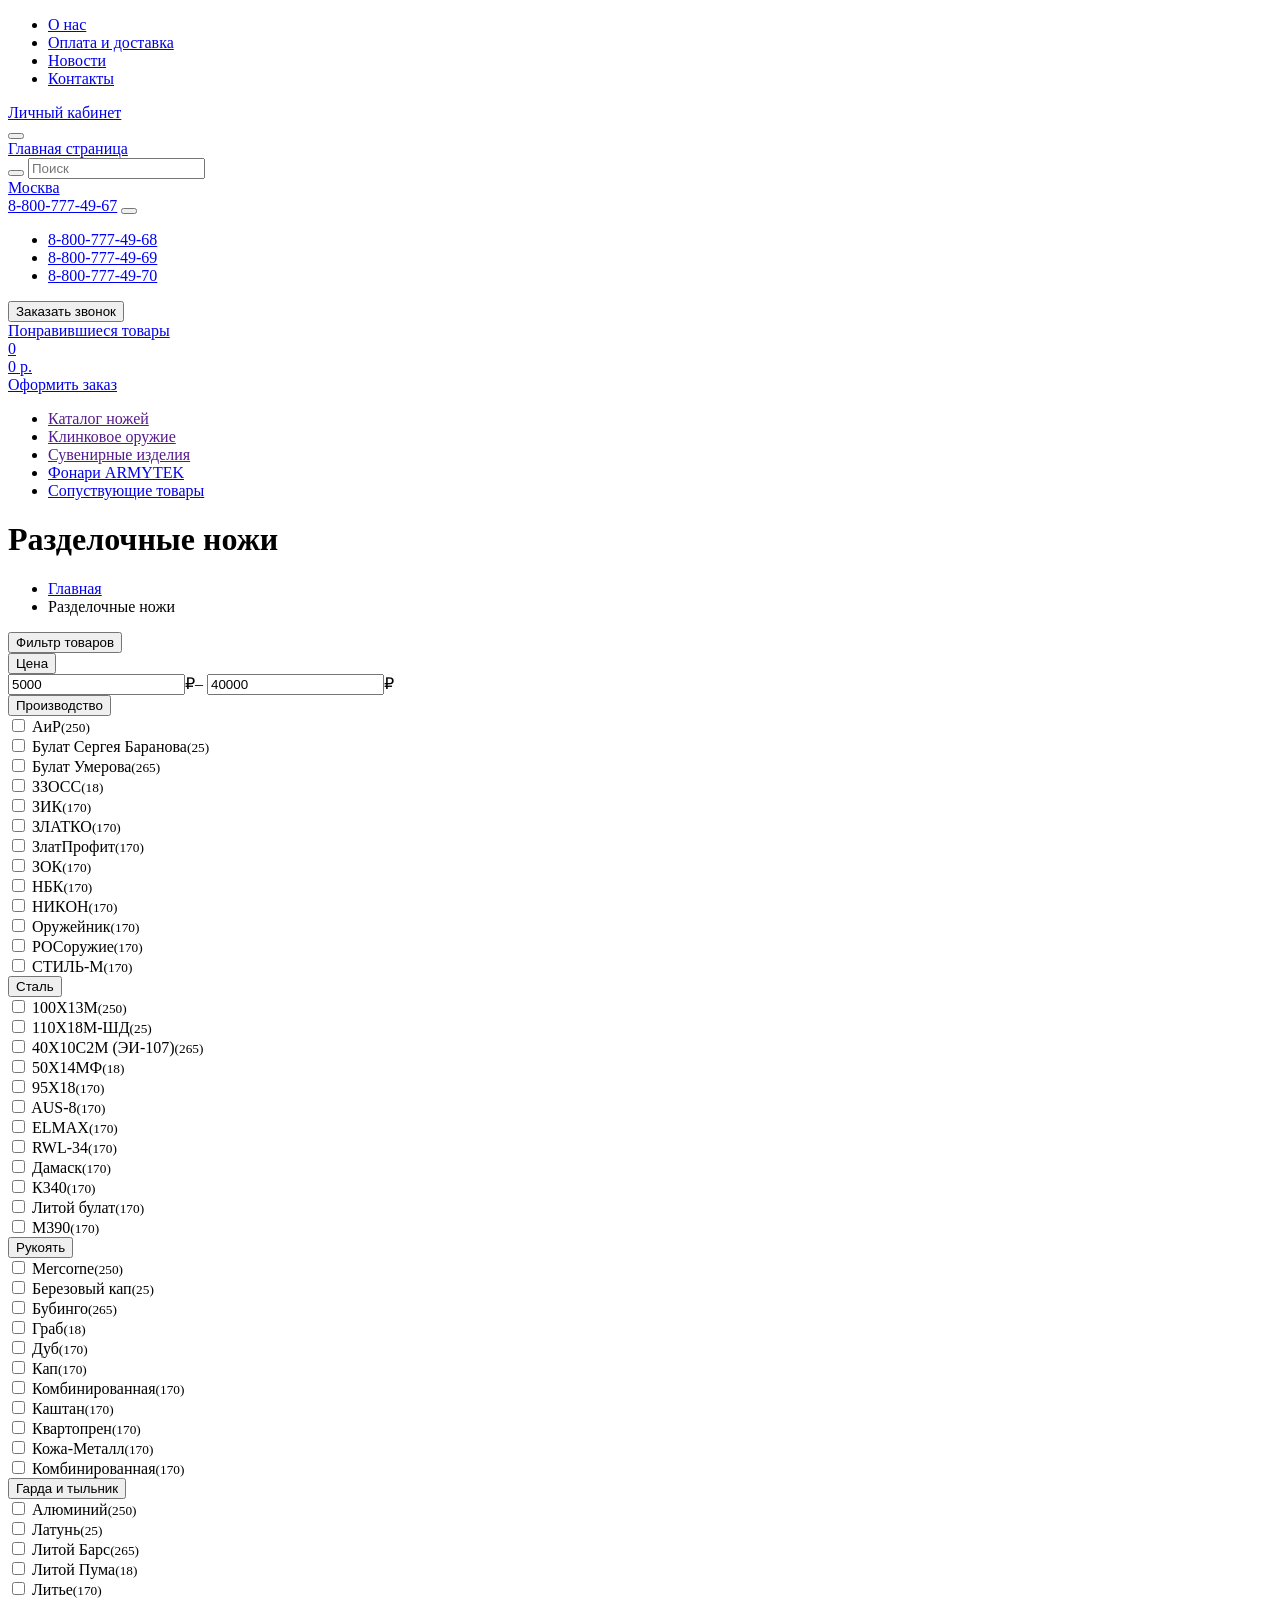
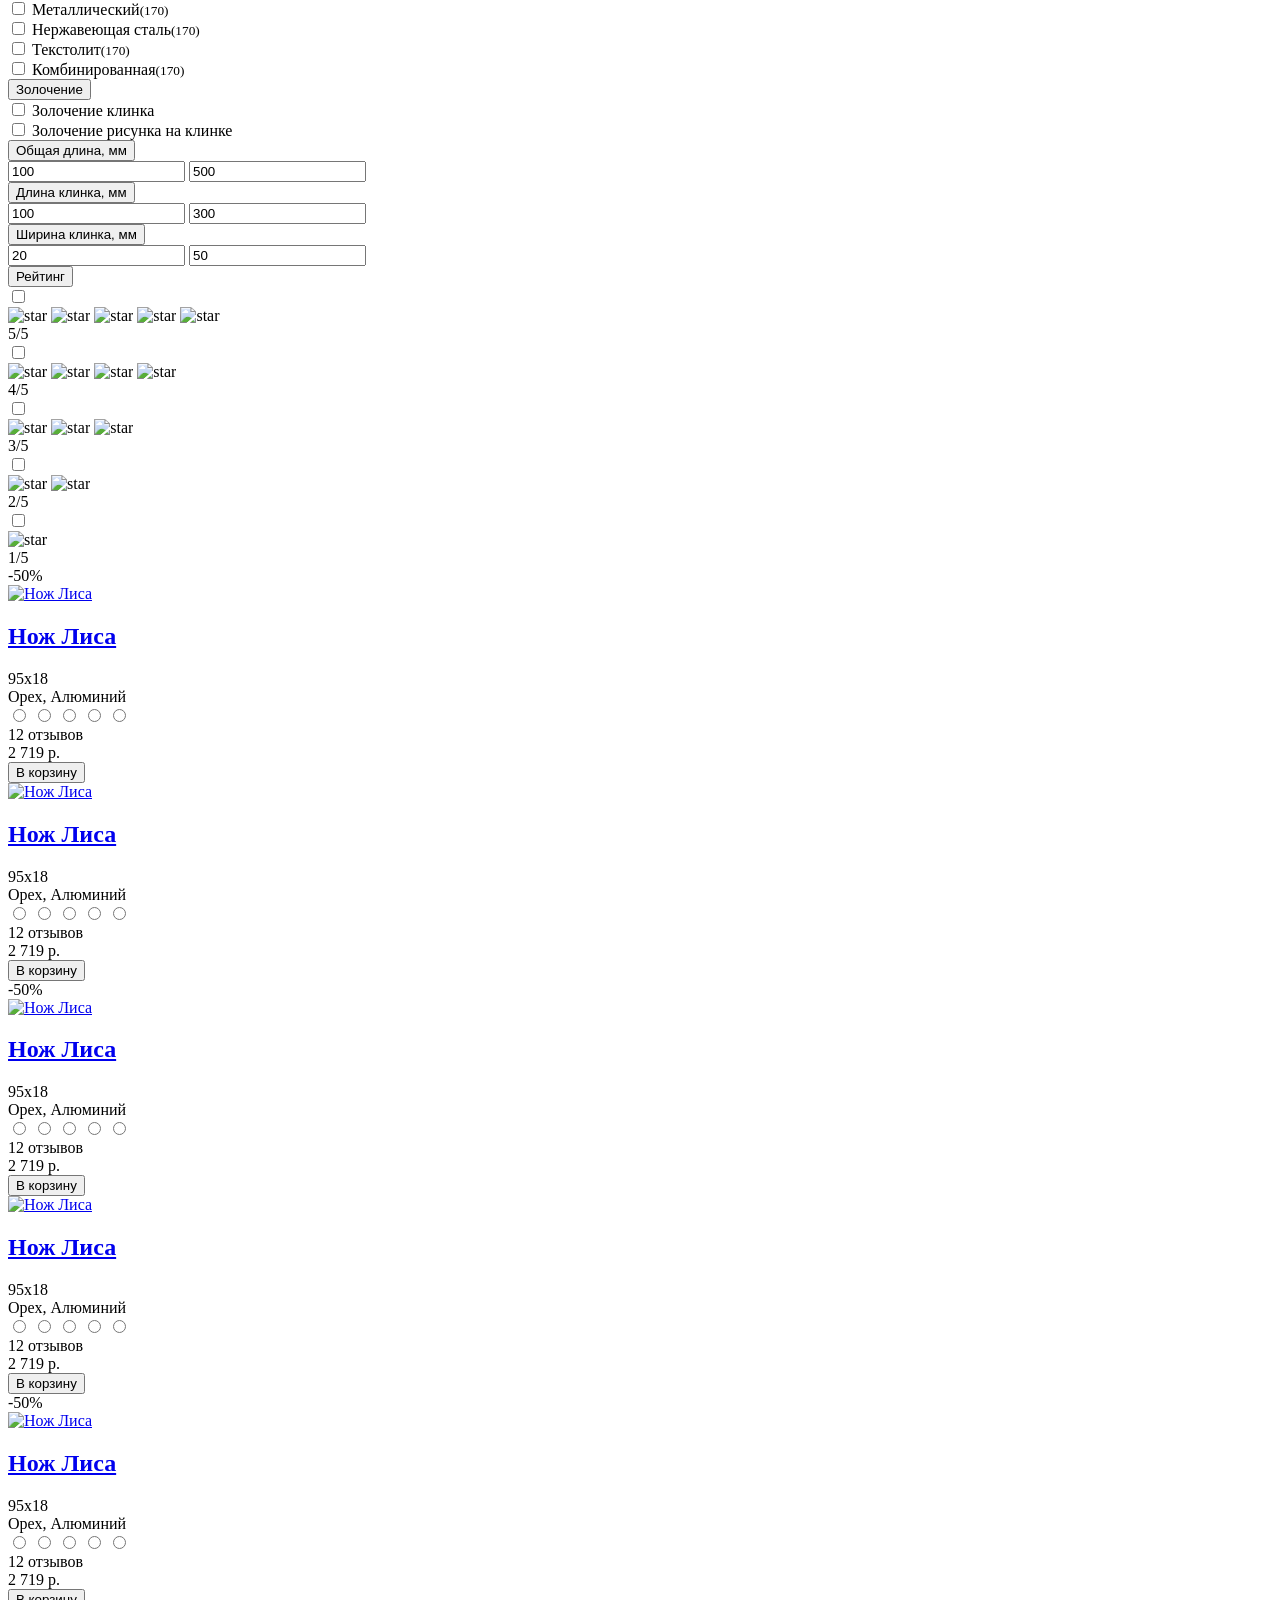
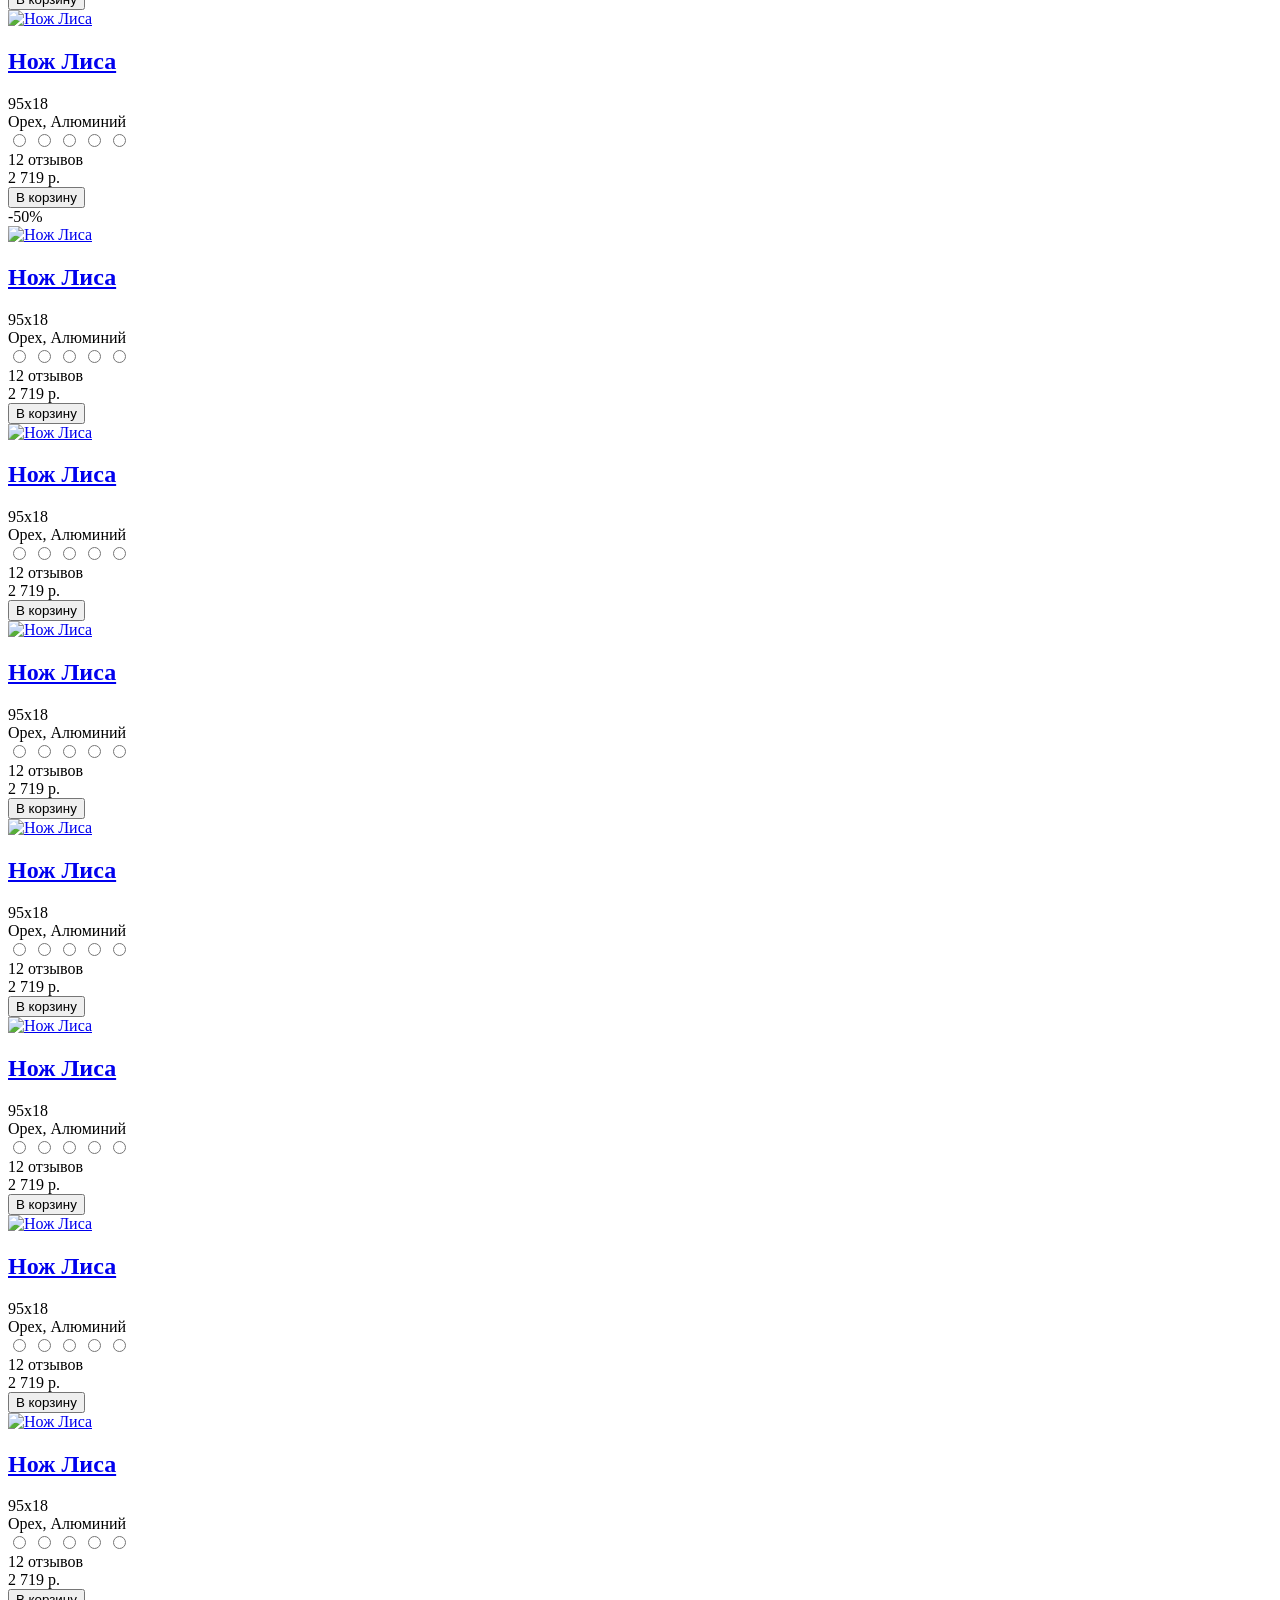
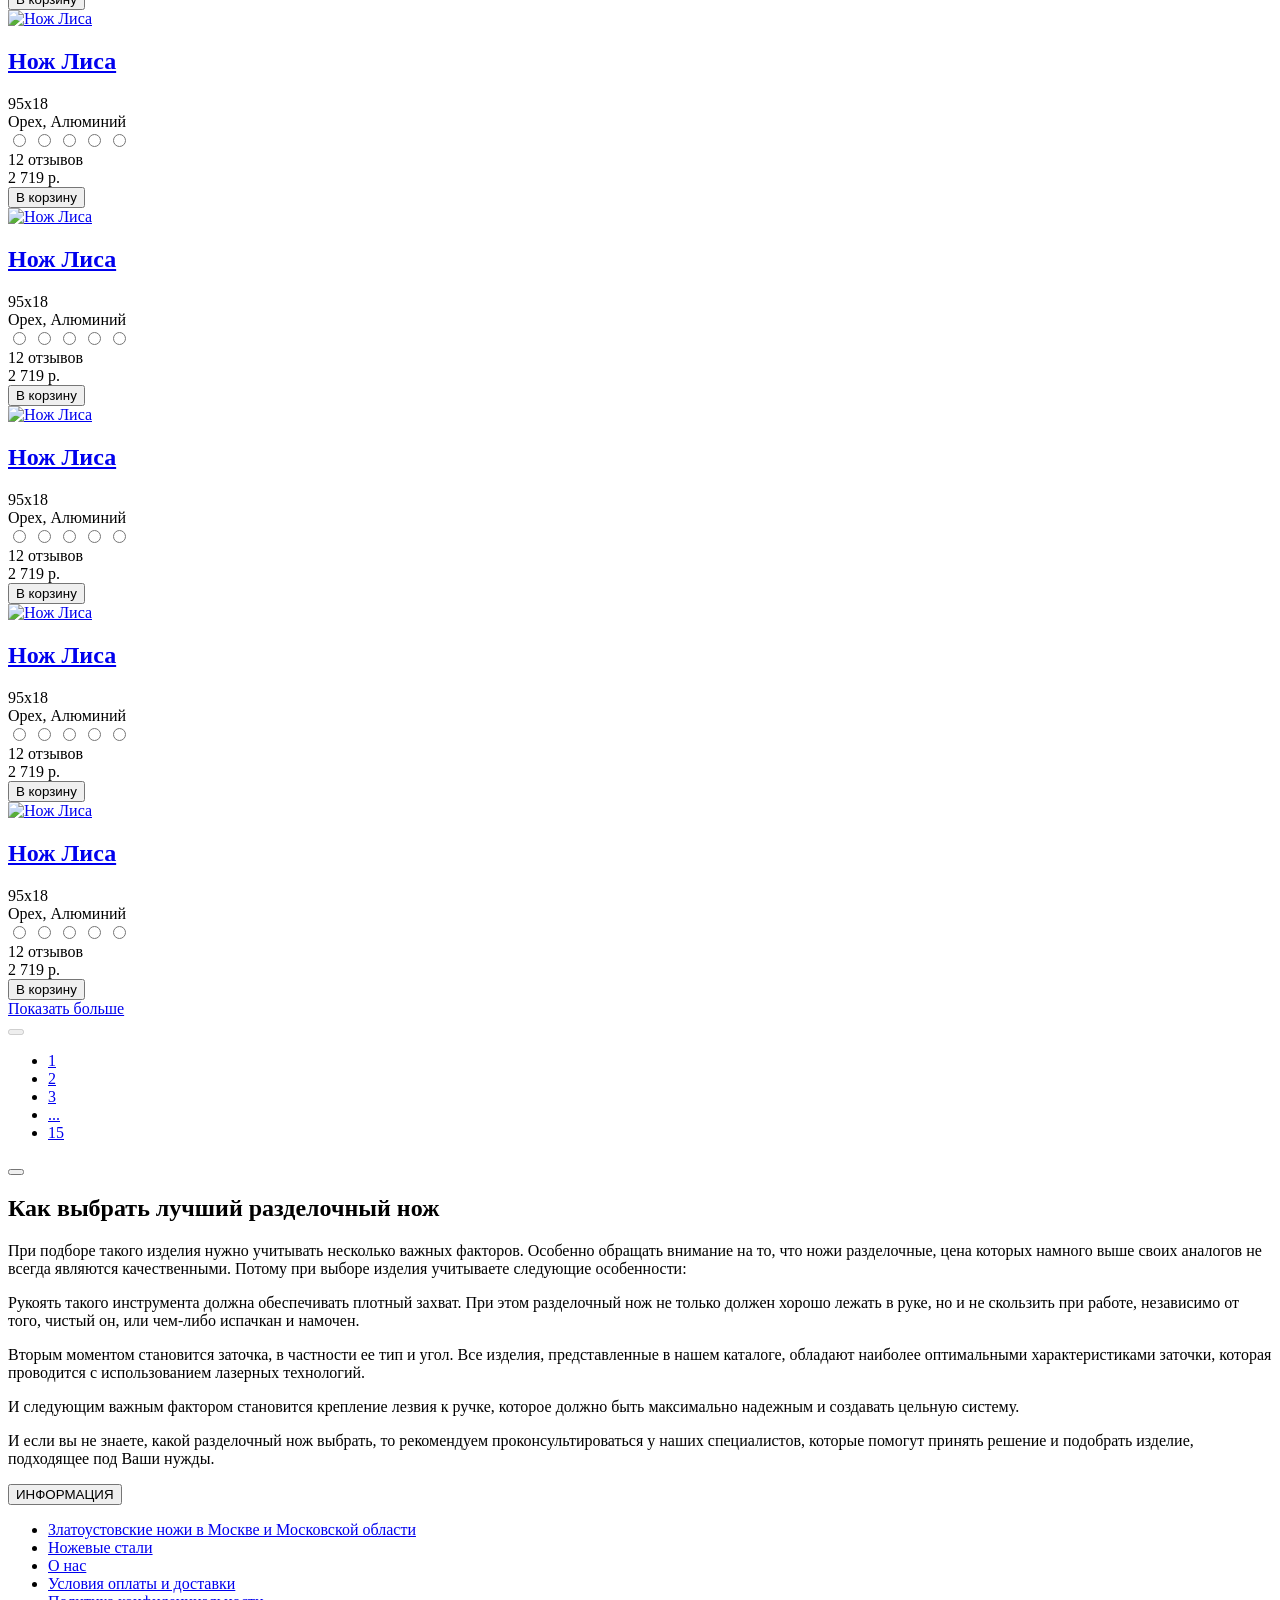
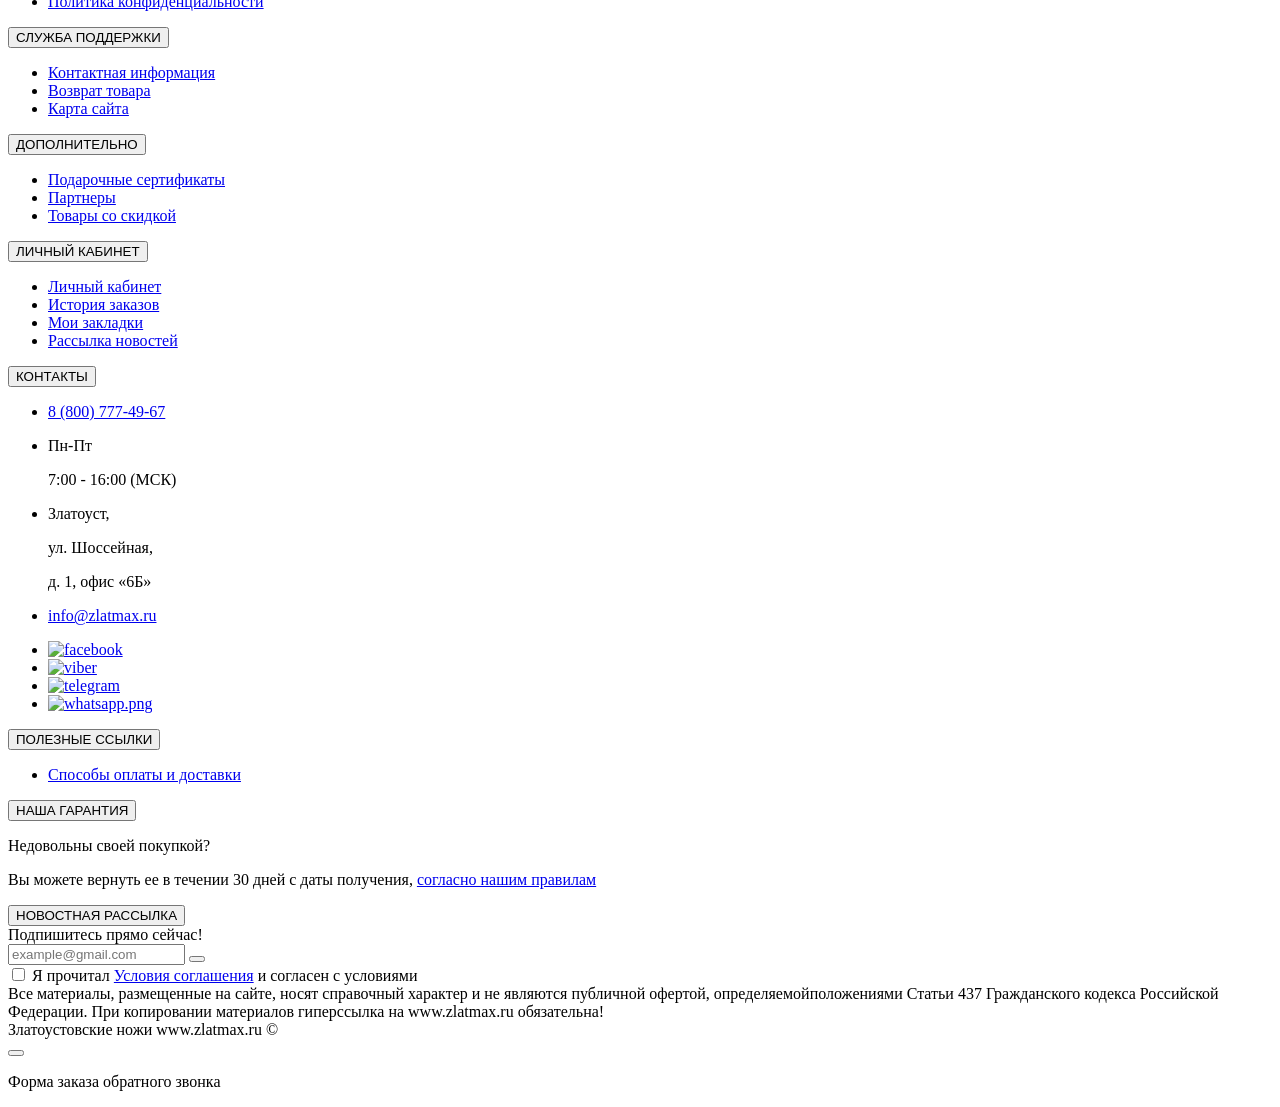
==== catalog.html @ eaa5cd48 "Upload dist" ====
<!DOCTYPE html>
<html lang="ru">
<head>
	<meta charset="UTF-8">
	<meta http-equiv="X-UA-Compatible" content="IE=edge">
	<meta name="viewport" content="width=device-width, initial-scale=1.0">
	<link rel="stylesheet" href="css/style.min.css?_v=20230619084535">
	<link rel="apple-touch-icon" sizes="180x180" href="/files/favicon/apple-touch-icon.png">
	<link rel="icon" type="image/png" sizes="32x32" href="/files/favicon/favicon-32x32.png">
	<link rel="icon" type="image/png" sizes="16x16" href="/files/favicon/favicon-16x16.png">
	<link rel="manifest" href="/files/favicon/site.webmanifest">
	<link rel="mask-icon" href="/files/favicon/safari-pinned-tab.svg" color="#5bbad5">
	<link rel="shortcut icon" href="/files/favicon/favicon.ico">
	<meta name="msapplication-TileColor" content="#da532c">
	<meta name="msapplication-config" content="/files/favicon/browserconfig.xml">
	<meta name="theme-color" content="#ffffff">
	<title>Каталог</title>
</head>

<body>
	<div class="wrapper">
		<header class="header">
	<div class="header__top top-header">
		<div class="top-header__container">
			<nav data-da="menu,last,991.98" class="top-header__menu menu-top-header">
				<ul class="menu-top-header__list">
					<li hidden class="menu-top-header__item"><a href="" data-catalog
							class="menu-top-header__link menu-top-header__link_catalog icon-arrow-right">Каталог товаров</a>
					</li>
					<li class="menu-top-header__item"><a href="#!" class="menu-top-header__link">О нас</a></li>
					<li class="menu-top-header__item"><a href="#!" class="menu-top-header__link">Оплата и доставка</a></li>
					<li class="menu-top-header__item"><a href="#!" class="menu-top-header__link">Новости</a></li>
					<li class="menu-top-header__item"><a href="#!" class="menu-top-header__link">Контакты</a></li>
				</ul>
			</nav>
			<a href="#!" class="top-header__user icon-user"><span>Личный кабинет</span></a>
			<div class="top-header__menu-icon menu-icon">
				<button class="menu-icon__button icon-menu" type="button"
					aria-label="Показать/скрыть меню"><span></span><span></span><span></span><span></span>
				</button>
			</div>
			<div hidden class="menu"></div>
		</div>
	</div>
	<div class="header__body body-header">
		<div class="body-header__container">
			<a href="index.html" class="body-header__logo"><span
					class="body-header__logo-title body-header__logo-title_visually-hidden">Главная страница</span></a>
			<div data-da="catalog-header__container,first,479.98" class="body-header__search">
				<form action="#" class="search-header">
					<button class="search-header__button icon-search" type="button" aria-label="Искать"></button>
					<input data-placeholder class="search-header__input" autocomplete="off" type="text" aria-label="Поиск"
						name="form[]" placeholder="Поиск">
				</form>
			</div>
			<div class="body-header__actions actions-header">
				<a href="#!" class="actions-header__location icon-location">Москва</a>
				<div data-da="top-header__container,0,991.98" class="actions-header__phones phones-header">
					<div data-spollers class="phones-header__items">
						<div class="phones-header__item">
							<a href="tel:8800-7774967" class="phones-header__phone icon-phone"><span>8-800-777-49-67</span></a>
							<button type="button" data-spoller class="phones-header__arrow icon-arrow-down"
								aria-label="Показать/скрыть список"></button>
							<ul class="phones-header__list">
								<li class="phones-header__list-item">
									<a href="tel:88007774968" class="phones-header__phone">8-800-777-49-68</a>
								</li>
								<li class="phones-header__list-item">
									<a href="tel:88007774969" class="phones-header__phone">8-800-777-49-69</a>
								</li>
								<li class="phones-header__list-item">
									<a href="tel:88007774970" class="phones-header__phone">8-800-777-49-70</a>
								</li>
								<li hidden class="phones-header__list-item phones-header__list-item_callback"></li>
							</ul>
						</div>
					</div>
					<button data-da="phones-header__list-item_callback,last,991.98" data-popup-button="1" type="button"
						class="phones-header__callback">Заказать
						звонок</button>
				</div>
				<a href="#!" data-da="top-header__container,1,991.98" class="actions-header__favorite icon-favorite"><span
						class="actions-header__favorite-title actions-header__favorite-title_visually-hidden">Понравившиеся
						товары</span></a>
				<a href="#!" data-da="top-header__container,1,991.98" class="actions-header__cart cart-header">
					<div class="cart-header__icon icon-cart"><span>0</span></div>
					<div class="cart-header__body">
						<div class="cart-header__summ">0 р.</div>
						<div class="icon-cart__link">Оформить заказ</div>
					</div>
				</a>
			</div>
		</div>
	</div>
	<div class="header__catalog catalog-header">
		<div class="catalog-header__container">
			<nav data-da="menu-top-header__link_catalog,last,991.98" class="catalog-header__menu menu-catalog">
				<button hidden type="button" class="menu-catalog__back icon-arrow-left">Назад</button>
				<ul class="menu-catalog__list">
					<li class="menu-catalog__item"><a href="" data-menu-parent="1"
							class="menu-catalog__link icon-arrow-right">Каталог
							ножей</a></li>
					<li class="menu-catalog__item"><a href="" data-menu-parent="2"
							class="menu-catalog__link icon-arrow-right">Клинковое
							оружие</a></li>
					<li class="menu-catalog__item"><a href="" data-menu-parent="3"
							class="menu-catalog__link icon-arrow-right">Сувенирные
							изделия</a></li>
					<li class="menu-catalog__item"><a href="#!" data-menu-parent="4"
							class="menu-catalog__link icon-arrow-right">Фонари ARMYTEK</a>
					</li>
					<li class="menu-catalog__item"><a href="#!" class="menu-catalog__link icon-arrow-right">Сопуствующие
							товары</a></li>
				</ul>
				<div class="menu-catalog__submenu submenu-catalog">
					<button hidden type="button" class="submenu-catalog__back icon-arrow-left">Назад</button>
					<div hidden data-submenu="1" class="submenu-catalog__block">
						<a href="#!" class="submenu-catalog__category">Категория ножей</a>
						<a href="#!" class="submenu-catalog__category">Производство ножей</a>
						<a href="#!" class="submenu-catalog__category">Ножи по маркам стали</a>
						<a href="#!" class="submenu-catalog__category">Заточка и полировка ножей</a>
						<a href="#!" class="submenu-catalog__category">Ножевая мастерская</a>
						<ul class="submenu-catalog__list">
							<li class="submenu-catalog__item"><a href="#!" class="submenu-catalog__link">Разделочные
									ножи
								</a></li>
							<li class="submenu-catalog__item"><a href="#!" class="submenu-catalog__link">Туристические
									ножи</a></li>
							<li class="submenu-catalog__item"><a href="#!" class="submenu-catalog__link">Ножи
									охотничьи</a>
							</li>
							<li class="submenu-catalog__item"><a href="#!" class="submenu-catalog__link">Булатные
									ножи</a>
							</li>
							<li class="submenu-catalog__item"><a href="#!" class="submenu-catalog__link">Ножи из
									дамаска</a></li>
							<li class="submenu-catalog__item"><a href="#!" class="submenu-catalog__link">Тактического
									назначения</a></li>
							<li class="submenu-catalog__item"><a href="#!" class="submenu-catalog__link">Метательные
									ножи</a></li>
							<li class="submenu-catalog__item"><a href="#!" class="submenu-catalog__link">Мачете и
									кукри</a>
							</li>
							<li class="submenu-catalog__item"><a href="#!" class="submenu-catalog__link">Ножи
									кухонные</a>
							</li>
						</ul>
						<ul class="submenu-catalog__list">
							<li class="submenu-catalog__item"><a href="#!" class="submenu-catalog__link">Ножи АИР</a>
							</li>
							<li class="submenu-catalog__item"><a href="#!" class="submenu-catalog__link">Ножи ЗИК</a>
							</li>
							<li class="submenu-catalog__item"><a href="#!" class="submenu-catalog__link">Ножи ЗЗОСС</a>
							</li>
							<li class="submenu-catalog__item"><a href="#!" class="submenu-catalog__link">Ножи
									РОСоружие</a></li>
							<li class="submenu-catalog__item"><a href="#!" class="submenu-catalog__link">Ножи
									Оружейник</a></li>
							<li class="submenu-catalog__item"><a href="#!" class="submenu-catalog__link">Булат Сергея
									Баранова</a></li>
							<li class="submenu-catalog__item"><a href="#!" class="submenu-catalog__link">Булат Андрея
									Умерова</a></li>
							<li class="submenu-catalog__item"><a href="#!" class="submenu-catalog__link">Ножи Златко</a>
							</li>
							<li class="submenu-catalog__item"><a href="#!" class="submenu-catalog__link">Ножи
									Стиль-М</a></li>
							<li class="submenu-catalog__item"><a href="#!" class="submenu-catalog__link">Оружейная
									компания</a></li>
						</ul>
						<ul class="submenu-catalog__list">
							<li class="submenu-catalog__item"><a href="#!" class="submenu-catalog__link">Ножи из стали
									40х102С2М</a></li>
							<li class="submenu-catalog__item"><a href="#!" class="submenu-catalog__link">Ножи из стали
									95х18</a></li>
							<li class="submenu-catalog__item"><a href="#!" class="submenu-catalog__link">Ножи из стали
									100х13м</a></li>
							<li class="submenu-catalog__item"><a href="#!" class="submenu-catalog__link">Ножи из стали
									110х18м-ШД</a></li>
							<li class="submenu-catalog__item"><a href="#!" class="submenu-catalog__link">Ножи из стали
									ЭИ-107 ТЦ</a></li>
							<li class="submenu-catalog__item"><a href="#!" class="submenu-catalog__link">Ножи из стали
									50х14МФ</a></li>
							<li class="submenu-catalog__item"><a href="#!" class="submenu-catalog__link">Ножи из стали
									AUS-8</a></li>
							<li class="submenu-catalog__item"><a href="#!" class="submenu-catalog__link">Ножи из стали
									К340</a></li>
							<li class="submenu-catalog__item"><a href="#!" class="submenu-catalog__link">Ножи из стали
									M390</a></li>
							<li class="submenu-catalog__item"><a href="#!" class="submenu-catalog__link">Ножи из стали
									ЭП-766</a></li>
						</ul>
						<ul class="submenu-catalog__list">
							<li class="submenu-catalog__item"><a href="#!" class="submenu-catalog__link">Паста ГОИ</a>
							</li>
							<li class="submenu-catalog__item"><a href="#!" class="submenu-catalog__link">Алмазная
									паста</a></li>
							<li class="submenu-catalog__item"><a href="#!" class="submenu-catalog__link">Бруски и камни
									для заточки</a></li>
							<li class="submenu-catalog__item"><a href="#!" class="submenu-catalog__link">Заточные
									системы</a></li>
						</ul>
						<ul class="submenu-catalog__list">
							<li class="submenu-catalog__item"><a href="#!" class="submenu-catalog__link">Ножевые
									клинки</a></li>
							<li class="submenu-catalog__item"><a href="#!" class="submenu-catalog__link">Заготовки для
									ножей</a></li>
							<li class="submenu-catalog__item"><a href="#!" class="submenu-catalog__link">Литье для
									ножей</a></li>
							<li class="submenu-catalog__item"><a href="#!" class="submenu-catalog__link">Материалы для
									рукоятей</a></li>
							<li class="submenu-catalog__item"><a href="#!" class="submenu-catalog__link">Уход за
									рукоятиями ножей</a></li>
						</ul>
						<a href="#!" class="submenu-catalog__all">Смотреть все</a>
						<a href="#!" class="submenu-catalog__all">Смотреть все</a>
						<a href="#!" class="submenu-catalog__all">Смотреть все</a>
						<a href="#!" class="submenu-catalog__all">Смотреть все</a>
						<a href="#!" class="submenu-catalog__all">Смотреть все</a>
					</div>
					<div hidden data-submenu="2" class="submenu-catalog__block">
						<a href="#!" class="submenu-catalog__category">Категория ножей</a>
						<a href="#!" class="submenu-catalog__category">Производство ножей</a>
						<a href="#!" class="submenu-catalog__category">Ножи по маркам стали</a>
						<a href="#!" class="submenu-catalog__category">Заточка и полировка ножей</a>
						<ul class="submenu-catalog__list">
							<li class="submenu-catalog__item"><a href="#!" class="submenu-catalog__link">Разделочные
									ножи
								</a></li>
							<li class="submenu-catalog__item"><a href="#!" class="submenu-catalog__link">Туристические
									ножи</a></li>
							<li class="submenu-catalog__item"><a href="#!" class="submenu-catalog__link">Ножи
									охотничьи</a>
							</li>
							<li class="submenu-catalog__item"><a href="#!" class="submenu-catalog__link">Булатные
									ножи</a>
							</li>
							<li class="submenu-catalog__item"><a href="#!" class="submenu-catalog__link">Ножи из
									дамаска</a></li>
							<li class="submenu-catalog__item"><a href="#!" class="submenu-catalog__link">Тактического
									назначения</a></li>
							<li class="submenu-catalog__item"><a href="#!" class="submenu-catalog__link">Метательные
									ножи</a></li>
							<li class="submenu-catalog__item"><a href="#!" class="submenu-catalog__link">Мачете и
									кукри</a>
							</li>
							<li class="submenu-catalog__item"><a href="#!" class="submenu-catalog__link">Ножи
									кухонные</a>
							</li>
						</ul>
						<ul class="submenu-catalog__list">
							<li class="submenu-catalog__item"><a href="#!" class="submenu-catalog__link">Ножи АИР</a>
							</li>
							<li class="submenu-catalog__item"><a href="#!" class="submenu-catalog__link">Ножи ЗИК</a>
							</li>
							<li class="submenu-catalog__item"><a href="#!" class="submenu-catalog__link">Ножи ЗЗОСС</a>
							</li>
							<li class="submenu-catalog__item"><a href="#!" class="submenu-catalog__link">Ножи
									РОСоружие</a></li>
							<li class="submenu-catalog__item"><a href="#!" class="submenu-catalog__link">Ножи
									Оружейник</a></li>
							<li class="submenu-catalog__item"><a href="#!" class="submenu-catalog__link">Булат Сергея
									Баранова</a></li>
							<li class="submenu-catalog__item"><a href="#!" class="submenu-catalog__link">Булат Андрея
									Умерова</a></li>
							<li class="submenu-catalog__item"><a href="#!" class="submenu-catalog__link">Ножи Златко</a>
							</li>
							<li class="submenu-catalog__item"><a href="#!" class="submenu-catalog__link">Ножи
									Стиль-М</a></li>
							<li class="submenu-catalog__item"><a href="#!" class="submenu-catalog__link">Оружейная
									компания</a></li>
						</ul>
						<ul class="submenu-catalog__list">
							<li class="submenu-catalog__item"><a href="#!" class="submenu-catalog__link">Ножи из стали
									40х102С2М</a></li>
							<li class="submenu-catalog__item"><a href="#!" class="submenu-catalog__link">Ножи из стали
									95х18</a></li>
							<li class="submenu-catalog__item"><a href="#!" class="submenu-catalog__link">Ножи из стали
									100х13м</a></li>
							<li class="submenu-catalog__item"><a href="#!" class="submenu-catalog__link">Ножи из стали
									110х18м-ШД</a></li>
							<li class="submenu-catalog__item"><a href="#!" class="submenu-catalog__link">Ножи из стали
									ЭИ-107 ТЦ</a></li>
							<li class="submenu-catalog__item"><a href="#!" class="submenu-catalog__link">Ножи из стали
									50х14МФ</a></li>
							<li class="submenu-catalog__item"><a href="#!" class="submenu-catalog__link">Ножи из стали
									AUS-8</a></li>
							<li class="submenu-catalog__item"><a href="#!" class="submenu-catalog__link">Ножи из стали
									К340</a></li>
							<li class="submenu-catalog__item"><a href="#!" class="submenu-catalog__link">Ножи из стали
									M390</a></li>
							<li class="submenu-catalog__item"><a href="#!" class="submenu-catalog__link">Ножи из стали
									ЭП-766</a></li>
						</ul>
						<ul class="submenu-catalog__list">
							<li class="submenu-catalog__item"><a href="#!" class="submenu-catalog__link">Паста ГОИ</a>
							</li>
							<li class="submenu-catalog__item"><a href="#!" class="submenu-catalog__link">Алмазная
									паста</a></li>
							<li class="submenu-catalog__item"><a href="#!" class="submenu-catalog__link">Бруски и камни
									для заточки</a></li>
							<li class="submenu-catalog__item"><a href="#!" class="submenu-catalog__link">Заточные
									системы</a></li>
						</ul>
						<a href="#!" class="submenu-catalog__all">Смотреть все</a>
						<a href="#!" class="submenu-catalog__all">Смотреть все</a>
						<a href="#!" class="submenu-catalog__all">Смотреть все</a>
						<a href="#!" class="submenu-catalog__all">Смотреть все</a>
					</div>
					<div hidden data-submenu="3" class="submenu-catalog__block">
						<a href="#!" class="submenu-catalog__category">Категория ножей</a>
						<a href="#!" class="submenu-catalog__category">Производство ножей</a>
						<a href="#!" class="submenu-catalog__category">Ножи по маркам стали</a>
						<ul class="submenu-catalog__list">
							<li class="submenu-catalog__item"><a href="#!" class="submenu-catalog__link">Разделочные
									ножи
								</a></li>
							<li class="submenu-catalog__item"><a href="#!" class="submenu-catalog__link">Туристические
									ножи</a></li>
							<li class="submenu-catalog__item"><a href="#!" class="submenu-catalog__link">Ножи
									охотничьи</a>
							</li>
							<li class="submenu-catalog__item"><a href="#!" class="submenu-catalog__link">Булатные
									ножи</a>
							</li>
							<li class="submenu-catalog__item"><a href="#!" class="submenu-catalog__link">Ножи из
									дамаска</a></li>
							<li class="submenu-catalog__item"><a href="#!" class="submenu-catalog__link">Тактического
									назначения</a></li>
							<li class="submenu-catalog__item"><a href="#!" class="submenu-catalog__link">Метательные
									ножи</a></li>
							<li class="submenu-catalog__item"><a href="#!" class="submenu-catalog__link">Мачете и
									кукри</a>
							</li>
							<li class="submenu-catalog__item"><a href="#!" class="submenu-catalog__link">Ножи
									кухонные</a>
							</li>
						</ul>
						<ul class="submenu-catalog__list">
							<li class="submenu-catalog__item"><a href="#!" class="submenu-catalog__link">Ножи АИР</a>
							</li>
							<li class="submenu-catalog__item"><a href="#!" class="submenu-catalog__link">Ножи ЗИК</a>
							</li>
							<li class="submenu-catalog__item"><a href="#!" class="submenu-catalog__link">Ножи ЗЗОСС</a>
							</li>
							<li class="submenu-catalog__item"><a href="#!" class="submenu-catalog__link">Ножи
									РОСоружие</a></li>
							<li class="submenu-catalog__item"><a href="#!" class="submenu-catalog__link">Ножи
									Оружейник</a></li>
							<li class="submenu-catalog__item"><a href="#!" class="submenu-catalog__link">Булат Сергея
									Баранова</a></li>
							<li class="submenu-catalog__item"><a href="#!" class="submenu-catalog__link">Булат Андрея
									Умерова</a></li>
							<li class="submenu-catalog__item"><a href="#!" class="submenu-catalog__link">Ножи Златко</a>
							</li>
							<li class="submenu-catalog__item"><a href="#!" class="submenu-catalog__link">Ножи
									Стиль-М</a></li>
							<li class="submenu-catalog__item"><a href="#!" class="submenu-catalog__link">Оружейная
									компания</a></li>
						</ul>
						<ul class="submenu-catalog__list">
							<li class="submenu-catalog__item"><a href="#!" class="submenu-catalog__link">Ножи из стали
									40х102С2М</a></li>
							<li class="submenu-catalog__item"><a href="#!" class="submenu-catalog__link">Ножи из стали
									95х18</a></li>
							<li class="submenu-catalog__item"><a href="#!" class="submenu-catalog__link">Ножи из стали
									100х13м</a></li>
							<li class="submenu-catalog__item"><a href="#!" class="submenu-catalog__link">Ножи из стали
									110х18м-ШД</a></li>
							<li class="submenu-catalog__item"><a href="#!" class="submenu-catalog__link">Ножи из стали
									ЭИ-107 ТЦ</a></li>
							<li class="submenu-catalog__item"><a href="#!" class="submenu-catalog__link">Ножи из стали
									50х14МФ</a></li>
							<li class="submenu-catalog__item"><a href="#!" class="submenu-catalog__link">Ножи из стали
									AUS-8</a></li>
							<li class="submenu-catalog__item"><a href="#!" class="submenu-catalog__link">Ножи из стали
									К340</a></li>
							<li class="submenu-catalog__item"><a href="#!" class="submenu-catalog__link">Ножи из стали
									M390</a></li>
							<li class="submenu-catalog__item"><a href="#!" class="submenu-catalog__link">Ножи из стали
									ЭП-766</a></li>
						</ul>
						<a href="#!" class="submenu-catalog__all">Смотреть все</a>
						<a href="#!" class="submenu-catalog__all">Смотреть все</a>
						<a href="#!" class="submenu-catalog__all">Смотреть все</a>
					</div>
					<div hidden data-submenu="4" class="submenu-catalog__block">
						<a href="#!" class="submenu-catalog__category">Категория ножей</a>
						<a href="#!" class="submenu-catalog__category">Производство ножей</a>

						<ul class="submenu-catalog__list">
							<li class="submenu-catalog__item"><a href="#!" class="submenu-catalog__link">Разделочные
									ножи
								</a></li>
							<li class="submenu-catalog__item"><a href="#!" class="submenu-catalog__link">Туристические
									ножи</a></li>
							<li class="submenu-catalog__item"><a href="#!" class="submenu-catalog__link">Ножи
									охотничьи</a>
							</li>
							<li class="submenu-catalog__item"><a href="#!" class="submenu-catalog__link">Булатные
									ножи</a>
							</li>
							<li class="submenu-catalog__item"><a href="#!" class="submenu-catalog__link">Ножи из
									дамаска</a></li>
							<li class="submenu-catalog__item"><a href="#!" class="submenu-catalog__link">Тактического
									назначения</a></li>
							<li class="submenu-catalog__item"><a href="#!" class="submenu-catalog__link">Метательные
									ножи</a></li>
							<li class="submenu-catalog__item"><a href="#!" class="submenu-catalog__link">Мачете и
									кукри</a>
							</li>
							<li class="submenu-catalog__item"><a href="#!" class="submenu-catalog__link">Ножи
									кухонные</a>
							</li>
						</ul>
						<ul class="submenu-catalog__list">
							<li class="submenu-catalog__item"><a href="#!" class="submenu-catalog__link">Ножи АИР</a>
							</li>
							<li class="submenu-catalog__item"><a href="#!" class="submenu-catalog__link">Ножи ЗИК</a>
							</li>
							<li class="submenu-catalog__item"><a href="#!" class="submenu-catalog__link">Ножи ЗЗОСС</a>
							</li>
							<li class="submenu-catalog__item"><a href="#!" class="submenu-catalog__link">Ножи
									РОСоружие</a></li>
							<li class="submenu-catalog__item"><a href="#!" class="submenu-catalog__link">Ножи
									Оружейник</a></li>
							<li class="submenu-catalog__item"><a href="#!" class="submenu-catalog__link">Булат Сергея
									Баранова</a></li>
							<li class="submenu-catalog__item"><a href="#!" class="submenu-catalog__link">Булат Андрея
									Умерова</a></li>
							<li class="submenu-catalog__item"><a href="#!" class="submenu-catalog__link">Ножи Златко</a>
							</li>
							<li class="submenu-catalog__item"><a href="#!" class="submenu-catalog__link">Ножи
									Стиль-М</a></li>
							<li class="submenu-catalog__item"><a href="#!" class="submenu-catalog__link">Оружейная
									компания</a></li>
						</ul>
						<a href="#!" class="submenu-catalog__all">Смотреть все</a>
						<a href="#!" class="submenu-catalog__all">Смотреть все</a>
					</div>
				</div>
			</nav>
		</div>
	</div>
</header>
		<main class="page page_inner">
			<div class="page__header">
				<div class="page__container">
					<h1 class="page__title title">Разделочные ножи</h1>
					<nav class="page_breadcrumbs breadcrumbs">
						<ul class="breadcrumbs__list">
							<li class="breadcrumbs__item">
								<a href="#!" class="breadcrumbs__link"><span>Главная</span></a>
							</li>
							<li class="breadcrumbs__item">
								<span class="breadcrumbs__current">Разделочные ножи</span>
							</li>
						</ul>
					</nav>
				</div>
			</div>
			<div class="catalog">
				<div class="catalog__container">
					<div class="catalog__body">
						<aside data-spollers="991.98,max" class="catalog__filter filter-catalog">
							<button type="button" data-spoller class="filter-catalog__title icon-arrow-spoller">Фильтр
								товаров</button>
							<div data-spollers class="filter-catalog__items">
								<div class="filter-catalog__price price-filter">
									<button data-spoller type="button"
										class="price-filter__title icon-arrow-spoller _spoller-active">Цена</button>
									<div data-range-price class="price-filter__body">
										<div class="price-filter__inputs">
											<input data-range-from="500" value="5000" class="price-filter__input" type="text"
												autocomplete="off" name="form[]" aria-label="From"><span>₽</span><span>–</span>
											<input data-range-to="50000" value="40000" class="price-filter__input" type="text"
												autocomplete="off" name="form[]" aria-label="To"><span>₽</span>
										</div>
										<div data-range-item class="price-filter__range"></div>
									</div>

								</div>
								<div class="filter-catalog__item item-filter-catalog">
									<button data-spoller type="button"
										class="item-filter-catalog__title icon-arrow-spoller _spoller-active">Производство</button>
									<div class="item-filter-catalog__body">
										<div class="item-filter-catalog__checkbox checkbox">
											<input id="checkbox-production-1" class="checkbox__input" type="checkbox" value="1"
												name="form[]" data-error="Ошибка">
											<label for="checkbox-production-1" class="checkbox__label"><span
													class="checkbox__text">АиР<small>(250)</small></span></label>
										</div>
										<div class="item-filter-catalog__checkbox checkbox">
											<input id="checkbox-production-2" class="checkbox__input" type="checkbox" value="1"
												name="form[]" data-error="Ошибка">
											<label for="checkbox-production-2" class="checkbox__label"><span
													class="checkbox__text">Булат
													Сергея Баранова<small>(25)</small></span></label>
										</div>
										<div class="item-filter-catalog__checkbox checkbox">
											<input id="checkbox-production-3" class="checkbox__input" type="checkbox" value="1"
												name="form[]" data-error="Ошибка">
											<label for="checkbox-production-3" class="checkbox__label"><span
													class="checkbox__text">Булат
													Умерова<small>(265)</small></span></label>
										</div>
										<div class="item-filter-catalog__checkbox checkbox">
											<input id="checkbox-production-4" class="checkbox__input" type="checkbox" value="1"
												name="form[]" data-error="Ошибка">
											<label for="checkbox-production-4" class="checkbox__label"><span
													class="checkbox__text">ЗЗОСС<small>(18)</small></span></label>
										</div>
										<div class="item-filter-catalog__checkbox checkbox">
											<input id="checkbox-production-5" class="checkbox__input" type="checkbox" value="1"
												name="form[]" data-error="Ошибка">
											<label for="checkbox-production-5" class="checkbox__label"><span
													class="checkbox__text">ЗИК<small>(170)</small></span></label>
										</div>
										<div class="item-filter-catalog__checkbox checkbox">
											<input id="checkbox-production-6" class="checkbox__input" type="checkbox" value="1"
												name="form[]" data-error="Ошибка">
											<label for="checkbox-production-6" class="checkbox__label"><span
													class="checkbox__text">ЗЛАТКО<small>(170)</small></span></label>
										</div>
										<div class="item-filter-catalog__checkbox checkbox">
											<input id="checkbox-production-7" class="checkbox__input" type="checkbox" value="1"
												name="form[]" data-error="Ошибка">
											<label for="checkbox-production-7" class="checkbox__label"><span
													class="checkbox__text">ЗлатПрофит<small>(170)</small></span></label>
										</div>
										<div class="item-filter-catalog__checkbox checkbox">
											<input id="checkbox-production-8" class="checkbox__input" type="checkbox" value="1"
												name="form[]" data-error="Ошибка">
											<label for="checkbox-production-8" class="checkbox__label"><span
													class="checkbox__text">ЗОК<small>(170)</small></span></label>
										</div>
										<div class="item-filter-catalog__checkbox checkbox">
											<input id="checkbox-production-9" class="checkbox__input" type="checkbox" value="1"
												name="form[]" data-error="Ошибка">
											<label for="checkbox-production-9" class="checkbox__label"><span
													class="checkbox__text">НБК<small>(170)</small></span></label>
										</div>
										<div class="item-filter-catalog__checkbox checkbox">
											<input id="checkbox-production-10" class="checkbox__input" type="checkbox" value="1"
												name="form[]" data-error="Ошибка">
											<label for="checkbox-production-10" class="checkbox__label"><span
													class="checkbox__text">НИКОН<small>(170)</small></span></label>
										</div>
										<div class="item-filter-catalog__checkbox checkbox">
											<input id="checkbox-production-11" class="checkbox__input" type="checkbox" value="1"
												name="form[]" data-error="Ошибка">
											<label for="checkbox-production-11" class="checkbox__label"><span
													class="checkbox__text">Оружейник<small>(170)</small></span></label>
										</div>
										<div class="item-filter-catalog__checkbox checkbox">
											<input id="checkbox-production-12" class="checkbox__input" type="checkbox" value="1"
												name="form[]" data-error="Ошибка">
											<label for="checkbox-production-12" class="checkbox__label"><span
													class="checkbox__text">РОСоружие<small>(170)</small></span></label>
										</div>
										<div class="item-filter-catalog__checkbox checkbox">
											<input id="checkbox-production-13" class="checkbox__input" type="checkbox" value="1"
												name="form[]" data-error="Ошибка">
											<label for="checkbox-production-13" class="checkbox__label"><span
													class="checkbox__text">СТИЛЬ-М<small>(170)</small></span></label>
										</div>
									</div>
								</div>
								<div class="filter-catalog__item item-filter-catalog">
									<button data-spoller type="button"
										class="item-filter-catalog__title icon-arrow-spoller _spoller-active">Сталь</button>
									<div class="item-filter-catalog__body">
										<div class="item-filter-catalog__checkbox checkbox">
											<input id="checkbox-steel-1" class="checkbox__input" type="checkbox" value="1"
												name="form[]" data-error="Ошибка">
											<label for="checkbox-steel-1" class="checkbox__label"><span
													class="checkbox__text">100Х13М<small>(250)</small></span></label>
										</div>
										<div class="item-filter-catalog__checkbox checkbox">
											<input id="checkbox-steel-2" class="checkbox__input" type="checkbox" value="1"
												name="form[]" data-error="Ошибка">
											<label for="checkbox-steel-2" class="checkbox__label"><span
													class="checkbox__text">110Х18М-ШД<small>(25)</small></span></label>
										</div>
										<div class="item-filter-catalog__checkbox checkbox">
											<input id="checkbox-steel-3" class="checkbox__input" type="checkbox" value="1"
												name="form[]" data-error="Ошибка">
											<label for="checkbox-steel-3" class="checkbox__label"><span
													class="checkbox__text">40Х10С2М (ЭИ-107)<small>(265)</small></span></label>
										</div>
										<div class="item-filter-catalog__checkbox checkbox">
											<input id="checkbox-steel-4" class="checkbox__input" type="checkbox" value="1"
												name="form[]" data-error="Ошибка">
											<label for="checkbox-steel-4" class="checkbox__label"><span
													class="checkbox__text">50Х14МФ<small>(18)</small></span></label>
										</div>
										<div class="item-filter-catalog__checkbox checkbox">
											<input id="checkbox-steel-5" class="checkbox__input" type="checkbox" value="1"
												name="form[]" data-error="Ошибка">
											<label for="checkbox-steel-5" class="checkbox__label"><span
													class="checkbox__text">95Х18<small>(170)</small></span></label>
										</div>
										<div class="item-filter-catalog__checkbox checkbox">
											<input id="checkbox-steel-6" class="checkbox__input" type="checkbox" value="1"
												name="form[]" data-error="Ошибка">
											<label for="checkbox-steel-6" class="checkbox__label"><span
													class="checkbox__text">AUS-8<small>(170)</small></span></label>
										</div>
										<div class="item-filter-catalog__checkbox checkbox">
											<input id="checkbox-steel-7" class="checkbox__input" type="checkbox" value="1"
												name="form[]" data-error="Ошибка">
											<label for="checkbox-steel-7" class="checkbox__label"><span
													class="checkbox__text">ELMAX<small>(170)</small></span></label>
										</div>
										<div class="item-filter-catalog__checkbox checkbox">
											<input id="checkbox-steel-8" class="checkbox__input" type="checkbox" value="1"
												name="form[]" data-error="Ошибка">
											<label for="checkbox-steel-8" class="checkbox__label"><span
													class="checkbox__text">RWL-34<small>(170)</small></span></label>
										</div>
										<div class="item-filter-catalog__checkbox checkbox">
											<input id="checkbox-steel-9" class="checkbox__input" type="checkbox" value="1"
												name="form[]" data-error="Ошибка">
											<label for="checkbox-steel-9" class="checkbox__label"><span
													class="checkbox__text">Дамаск<small>(170)</small></span></label>
										</div>
										<div class="item-filter-catalog__checkbox checkbox">
											<input id="checkbox-steel-10" class="checkbox__input" type="checkbox" value="1"
												name="form[]" data-error="Ошибка">
											<label for="checkbox-steel-10" class="checkbox__label"><span
													class="checkbox__text">К340<small>(170)</small></span></label>
										</div>
										<div class="item-filter-catalog__checkbox checkbox">
											<input id="checkbox-steel-11" class="checkbox__input" type="checkbox" value="1"
												name="form[]" data-error="Ошибка">
											<label for="checkbox-steel-11" class="checkbox__label"><span
													class="checkbox__text">Литой булат<small>(170)</small></span></label>
										</div>
										<div class="item-filter-catalog__checkbox checkbox">
											<input id="checkbox-steel-12" class="checkbox__input" type="checkbox" value="1"
												name="form[]" data-error="Ошибка">
											<label for="checkbox-steel-12" class="checkbox__label"><span
													class="checkbox__text">М390<small>(170)</small></span></label>
										</div>
									</div>
								</div>
								<div class="filter-catalog__item item-filter-catalog">
									<button data-spoller type="button"
										class="item-filter-catalog__title icon-arrow-spoller _spoller-active">Рукоять</button>
									<div class="item-filter-catalog__body">
										<div class="item-filter-catalog__checkbox checkbox">
											<input id="checkbox-handle-1" class="checkbox__input" type="checkbox" value="1"
												name="form[]" data-error="Ошибка">
											<label for="checkbox-handle-1" class="checkbox__label"><span
													class="checkbox__text">Mercorne<small>(250)</small></span></label>
										</div>
										<div class="item-filter-catalog__checkbox checkbox">
											<input id="checkbox-handle-2" class="checkbox__input" type="checkbox" value="1"
												name="form[]" data-error="Ошибка">
											<label for="checkbox-handle-2" class="checkbox__label"><span
													class="checkbox__text">Березовый кап<small>(25)</small></span></label>
										</div>
										<div class="item-filter-catalog__checkbox checkbox">
											<input id="checkbox-handle-3" class="checkbox__input" type="checkbox" value="1"
												name="form[]" data-error="Ошибка">
											<label for="checkbox-handle-3" class="checkbox__label"><span
													class="checkbox__text">Бубинго<small>(265)</small></span></label>
										</div>
										<div class="item-filter-catalog__checkbox checkbox">
											<input id="checkbox-handle-4" class="checkbox__input" type="checkbox" value="1"
												name="form[]" data-error="Ошибка">
											<label for="checkbox-handle-4" class="checkbox__label"><span
													class="checkbox__text">Граб<small>(18)</small></span></label>
										</div>
										<div class="item-filter-catalog__checkbox checkbox">
											<input id="checkbox-handle-5" class="checkbox__input" type="checkbox" value="1"
												name="form[]" data-error="Ошибка">
											<label for="checkbox-handle-5" class="checkbox__label"><span
													class="checkbox__text">Дуб<small>(170)</small></span></label>
										</div>
										<div class="item-filter-catalog__checkbox checkbox">
											<input id="checkbox-handle-6" class="checkbox__input" type="checkbox" value="1"
												name="form[]" data-error="Ошибка">
											<label for="checkbox-handle-6" class="checkbox__label"><span
													class="checkbox__text">Кап<small>(170)</small></span></label>
										</div>
										<div class="item-filter-catalog__checkbox checkbox">
											<input id="checkbox-handle-7" class="checkbox__input" type="checkbox" value="1"
												name="form[]" data-error="Ошибка">
											<label for="checkbox-handle-7" class="checkbox__label"><span
													class="checkbox__text">Комбинированная<small>(170)</small></span></label>
										</div>
										<div class="item-filter-catalog__checkbox checkbox">
											<input id="checkbox-handle-8" class="checkbox__input" type="checkbox" value="1"
												name="form[]" data-error="Ошибка">
											<label for="checkbox-handle-8" class="checkbox__label"><span
													class="checkbox__text">Каштан<small>(170)</small></span></label>
										</div>
										<div class="item-filter-catalog__checkbox checkbox">
											<input id="checkbox-handle-9" class="checkbox__input" type="checkbox" value="1"
												name="form[]" data-error="Ошибка">
											<label for="checkbox-handle-9" class="checkbox__label"><span
													class="checkbox__text">Квартопрен<small>(170)</small></span></label>
										</div>
										<div class="item-filter-catalog__checkbox checkbox">
											<input id="checkbox-handle-10" class="checkbox__input" type="checkbox" value="1"
												name="form[]" data-error="Ошибка">
											<label for="checkbox-handle-10" class="checkbox__label"><span
													class="checkbox__text">Кожа-Металл<small>(170)</small></span></label>
										</div>
										<div class="item-filter-catalog__checkbox checkbox">
											<input id="checkbox-handle-11" class="checkbox__input" type="checkbox" value="1"
												name="form[]" data-error="Ошибка">
											<label for="checkbox-handle-11" class="checkbox__label"><span
													class="checkbox__text">Комбинированная<small>(170)</small></span></label>
										</div>
									</div>
								</div>
								<div class="filter-catalog__item item-filter-catalog">
									<button data-spoller type="button"
										class="item-filter-catalog__title icon-arrow-spoller _spoller-active">Гарда и
										тыльник</button>
									<div class="item-filter-catalog__body">
										<div class="item-filter-catalog__checkbox checkbox">
											<input id="checkbox-type-metal-1" class="checkbox__input" type="checkbox" value="1"
												name="form[]" data-error="Ошибка">
											<label for="checkbox-type-metal-1" class="checkbox__label"><span
													class="checkbox__text">Алюминий<small>(250)</small></span></label>
										</div>
										<div class="item-filter-catalog__checkbox checkbox">
											<input id="checkbox-type-metal-2" class="checkbox__input" type="checkbox" value="1"
												name="form[]" data-error="Ошибка">
											<label for="checkbox-type-metal-2" class="checkbox__label"><span
													class="checkbox__text">Латунь<small>(25)</small></span></label>
										</div>
										<div class="item-filter-catalog__checkbox checkbox">
											<input id="checkbox-type-metal-3" class="checkbox__input" type="checkbox" value="1"
												name="form[]" data-error="Ошибка">
											<label for="checkbox-type-metal-3" class="checkbox__label"><span
													class="checkbox__text">Литой Барс<small>(265)</small></span></label>
										</div>
										<div class="item-filter-catalog__checkbox checkbox">
											<input id="checkbox-type-metal-4" class="checkbox__input" type="checkbox" value="1"
												name="form[]" data-error="Ошибка">
											<label for="checkbox-type-metal-4" class="checkbox__label"><span
													class="checkbox__text">Литой Пума<small>(18)</small></span></label>
										</div>
										<div class="item-filter-catalog__checkbox checkbox">
											<input id="checkbox-type-metal-5" class="checkbox__input" type="checkbox" value="1"
												name="form[]" data-error="Ошибка">
											<label for="checkbox-type-metal-5" class="checkbox__label"><span
													class="checkbox__text">Литье<small>(170)</small></span></label>
										</div>
										<div class="item-filter-catalog__checkbox checkbox">
											<input id="checkbox-type-metal-6" class="checkbox__input" type="checkbox" value="1"
												name="form[]" data-error="Ошибка">
											<label for="checkbox-type-metal-6" class="checkbox__label"><span
													class="checkbox__text">Металлический<small>(170)</small></span></label>
										</div>
										<div class="item-filter-catalog__checkbox checkbox">
											<input id="checkbox-type-metal-7" class="checkbox__input" type="checkbox" value="1"
												name="form[]" data-error="Ошибка">
											<label for="checkbox-type-metal-7" class="checkbox__label"><span
													class="checkbox__text">Нержавеющая сталь<small>(170)</small></span></label>
										</div>
										<div class="item-filter-catalog__checkbox checkbox">
											<input id="checkbox-type-metal-8" class="checkbox__input" type="checkbox" value="1"
												name="form[]" data-error="Ошибка">
											<label for="checkbox-type-metal-8" class="checkbox__label"><span
													class="checkbox__text">Текстолит<small>(170)</small></span></label>
										</div>
										<div class="item-filter-catalog__checkbox checkbox">
											<input id="checkbox-type-metal-9" class="checkbox__input" type="checkbox" value="1"
												name="form[]" data-error="Ошибка">
											<label for="checkbox-type-metal-9" class="checkbox__label"><span
													class="checkbox__text">Комбинированная<small>(170)</small></span></label>
										</div>
									</div>
								</div>
								<div class="filter-catalog__item item-filter-catalog">
									<button data-spoller type="button"
										class="item-filter-catalog__title icon-arrow-spoller _spoller-active">Золочение</button>
									<div class="item-filter-catalog__body">
										<div class="item-filter-catalog__checkbox checkbox">
											<input id="checkbox-gildingl-1" class="checkbox__input" type="checkbox" value="1"
												name="form[]" data-error="Ошибка">
											<label for="checkbox-gildingl-1" class="checkbox__label"><span
													class="checkbox__text">Золочение клинка</span></label>
										</div>
										<div class="item-filter-catalog__checkbox checkbox">
											<input id="checkbox-gildingl-2" class="checkbox__input" type="checkbox" value="1"
												name="form[]" data-error="Ошибка">
											<label for="checkbox-gildingl-2" class="checkbox__label"><span
													class="checkbox__text">Золочение рисунка на клинке</span></label>
										</div>
									</div>
								</div>
								<div class="filter-catalog__item item-filter-catalog">
									<button data-spoller type="button"
										class="item-filter-catalog__title icon-arrow-spoller _spoller-active">Общая длина,
										мм</button>
									<div data-range-size class="item-filter-catalog__body">
										<div class="item-filter-catalog__inputs">
											<input data-range-from="100" value="100" class="item-filter-catalog__input" type="text"
												autocomplete="off" name="form[]" aria-label="From">
											<input data-range-to="500" value="500" class="item-filter-catalog__input" type="text"
												autocomplete="off" name="form[]" aria-label="To">
										</div>
										<div data-range-item class="item-filter-catalog__range"></div>
									</div>
								</div>
								<div class="filter-catalog__item item-filter-catalog">
									<button data-spoller type="button"
										class="item-filter-catalog__title icon-arrow-spoller _spoller-active">Длина клинка,
										мм</button>
									<div data-range-size class="item-filter-catalog__body">
										<div class="item-filter-catalog__inputs">
											<input data-range-from="100" value="100" class="item-filter-catalog__input" type="text"
												autocomplete="off" name="form[]" aria-label="From">
											<input data-range-to="300" value="300" class="item-filter-catalog__input" type="text"
												autocomplete="off" name="form[]" aria-label="To">
										</div>
										<div data-range-item class="item-filter-catalog__range"></div>
									</div>
								</div>
								<div class="filter-catalog__item item-filter-catalog">
									<button data-spoller type="button"
										class="item-filter-catalog__title icon-arrow-spoller _spoller-active">Ширина клинка,
										мм</button>
									<div data-range-size class="item-filter-catalog__body">
										<div class="item-filter-catalog__inputs">
											<input data-range-from="20" value="20" class="item-filter-catalog__input" type="text"
												autocomplete="off" name="form[]" aria-label="From">
											<input data-range-to="50" value="50" class="item-filter-catalog__input" type="text"
												autocomplete="off" name="form[]" aria-label="To">
										</div>
										<div data-range-item class="item-filter-catalog__range"></div>
									</div>
								</div>
								<div class="filter-catalog__item item-filter-catalog">
									<button data-spoller type="button"
										class="item-filter-catalog__title icon-arrow-spoller _spoller-active">Рейтинг</button>
									<div class="item-filter-catalog__body">
										<div class="item-filter-catalog__checkbox checkbox">
											<input id="checkbox-rating-5" class="checkbox__input" type="checkbox" value="1"
												name="form[]" data-error="Ошибка">
											<label for="checkbox-rating-5" class="checkbox__label">
												<div class="checkbox__rating-text">
													<img src="img/icons/star.svg" alt="star">
													<img src="img/icons/star.svg" alt="star">
													<img src="img/icons/star.svg" alt="star">
													<img src="img/icons/star.svg" alt="star">
													<img src="img/icons/star.svg" alt="star">
												</div>
												<div class="checkbox__rating-value">5/5</div>
											</label>
										</div>
										<div class="item-filter-catalog__checkbox checkbox">
											<input id="checkbox-rating-4" class="checkbox__input" type="checkbox" value="1"
												name="form[]" data-error="Ошибка">
											<label for="checkbox-rating-4" class="checkbox__label">
												<div class="checkbox__rating-text">
													<img src="img/icons/star.svg" alt="star">
													<img src="img/icons/star.svg" alt="star">
													<img src="img/icons/star.svg" alt="star">
													<img src="img/icons/star.svg" alt="star">
												</div>
												<div class="checkbox__rating-value">4/5</div>
											</label>
										</div>
										<div class="item-filter-catalog__checkbox checkbox">
											<input id="checkbox-rating-3" class="checkbox__input" type="checkbox" value="1"
												name="form[]" data-error="Ошибка">
											<label for="checkbox-rating-3" class="checkbox__label">
												<div class="checkbox__rating-text">
													<img src="img/icons/star.svg" alt="star">
													<img src="img/icons/star.svg" alt="star">
													<img src="img/icons/star.svg" alt="star">
												</div>
												<div class="checkbox__rating-value">3/5</div>
											</label>
										</div>
										<div class="item-filter-catalog__checkbox checkbox">
											<input id="checkbox-rating-2" class="checkbox__input" type="checkbox" value="1"
												name="form[]" data-error="Ошибка">
											<label for="checkbox-rating-2" class="checkbox__label">
												<div class="checkbox__rating-text">
													<img src="img/icons/star.svg" alt="star">
													<img src="img/icons/star.svg" alt="star">
												</div>
												<div class="checkbox__rating-value">2/5</div>
											</label>
										</div>
										<div class="item-filter-catalog__checkbox checkbox">
											<input id="checkbox-rating-1" class="checkbox__input" type="checkbox" value="1"
												name="form[]" data-error="Ошибка">
											<label for="checkbox-rating-1" class="checkbox__label">
												<div class="checkbox__rating-text">
													<img src="img/icons/star.svg" alt="star">
												</div>
												<div class="checkbox__rating-value">1/5</div>
											</label>
										</div>
									</div>
								</div>
							</div>
						</aside>
						<div class="catalog__content">
							<div class="catalog__control">
								<div class="catalog__select select select_control">
									<span class="select__label"></span>
									<div class="select__wrapper">
										<select hidden class="select-native" name="form[]">
											<option value="1" selected>По популярности</option>
											<option value="2">По цене</option>
											<option value="3">По наименованию</option>
											<option value="4">По производителю</option>
										</select>
									</div>
								</div>
							</div>
							<div class="catalog__products">
								<article class="product-card">
									<div class="product-card__sale">-50%</div>
									<a href="#!" class="product-card__image">
										<span class="product-card__image-wrap-bg-contain">
											<picture><source srcset="img/product-card/image.webp" type="image/webp"><img src="img/product-card/image.jpg" alt="Нож Лиса"></picture>
										</span>
									</a>
									<div class="product-card__body">
										<h2 class="product-card__title">
											<a href="#!" class="product-card__link-title">Нож Лиса</a>
										</h2>
										<div class="product-card__info info-product-card">
											<div class="info-product-card__size">95х18</div>
											<div class="info-product-card__materials">Орех, Алюминий</div>
										</div>
										<div class="product-card__rating rating rating_set">
											<div class="rating__body">
												<div class="rating__active"></div>
												<div class="rating__items">
													<input type="radio" class="rating__item" value="1" name="rating"
														aria-label="rating">
													<input type="radio" class="rating__item" value="2" name="rating"
														aria-label="rating">
													<input type="radio" class="rating__item" value="3" name="rating"
														aria-label="rating">
													<input type="radio" class="rating__item" value="4" name="rating"
														aria-label="rating">
													<input type="radio" class="rating__item" value="5" name="rating"
														aria-label="rating">
												</div>
											</div>
											<div hidden class="rating__value">3.7</div>
											<div class="rating__info">12 отзывов</div>
										</div>
										<div class="product-card__footer">
											<div class="product-card__price">2 719 р.</div>
											<a href="#!" class="product-card__compare icon-compare"></a>
											<a href="#!" class="product-card__favorite icon-favorite"></a>
										</div>
										<button type="button" class="product-card__cart button"><span class="icon-cart"></span>В
											корзину</button>
									</div>
								</article>
								<article class="product-card">
									<a href="#!" class="product-card__image">
										<span class="product-card__image-wrap-bg-contain">
											<picture><source srcset="img/product-card/image.webp" type="image/webp"><img src="img/product-card/image.jpg" alt="Нож Лиса"></picture>
										</span>
									</a>
									<div class="product-card__body">
										<h2 class="product-card__title">
											<a href="#!" class="product-card__link-title">Нож Лиса</a>
										</h2>
										<div class="product-card__info info-product-card">
											<div class="info-product-card__size">95х18</div>
											<div class="info-product-card__materials">Орех, Алюминий</div>
										</div>
										<div class="product-card__rating rating rating_set">
											<div class="rating__body">
												<div class="rating__active"></div>
												<div class="rating__items">
													<input type="radio" class="rating__item" value="1" name="rating"
														aria-label="rating">
													<input type="radio" class="rating__item" value="2" name="rating"
														aria-label="rating">
													<input type="radio" class="rating__item" value="3" name="rating"
														aria-label="rating">
													<input type="radio" class="rating__item" value="4" name="rating"
														aria-label="rating">
													<input type="radio" class="rating__item" value="5" name="rating"
														aria-label="rating">
												</div>
											</div>
											<div hidden class="rating__value">3.7</div>
											<div class="rating__info">12 отзывов</div>
										</div>
										<div class="product-card__footer">
											<div class="product-card__price">2 719 р.</div>
											<a href="#!" class="product-card__compare icon-compare"></a>
											<a href="#!" class="product-card__favorite icon-favorite"></a>
										</div>
										<button type="button" class="product-card__cart button"><span class="icon-cart"></span>В
											корзину</button>
									</div>
								</article>
								<article class="product-card">
									<div class="product-card__sale">-50%</div>
									<a href="#!" class="product-card__image">
										<span class="product-card__image-wrap-bg-contain">
											<picture><source srcset="img/product-card/image.webp" type="image/webp"><img src="img/product-card/image.jpg" alt="Нож Лиса"></picture>
										</span>
									</a>
									<div class="product-card__body">
										<h2 class="product-card__title">
											<a href="#!" class="product-card__link-title">Нож Лиса</a>
										</h2>
										<div class="product-card__info info-product-card">
											<div class="info-product-card__size">95х18</div>
											<div class="info-product-card__materials">Орех, Алюминий</div>
										</div>
										<div class="product-card__rating rating rating_set">
											<div class="rating__body">
												<div class="rating__active"></div>
												<div class="rating__items">
													<input type="radio" class="rating__item" value="1" name="rating"
														aria-label="rating">
													<input type="radio" class="rating__item" value="2" name="rating"
														aria-label="rating">
													<input type="radio" class="rating__item" value="3" name="rating"
														aria-label="rating">
													<input type="radio" class="rating__item" value="4" name="rating"
														aria-label="rating">
													<input type="radio" class="rating__item" value="5" name="rating"
														aria-label="rating">
												</div>
											</div>
											<div hidden class="rating__value">3.7</div>
											<div class="rating__info">12 отзывов</div>
										</div>
										<div class="product-card__footer">
											<div class="product-card__price">2 719 р.</div>
											<a href="#!" class="product-card__compare icon-compare"></a>
											<a href="#!" class="product-card__favorite icon-favorite"></a>
										</div>
										<button type="button" class="product-card__cart button"><span class="icon-cart"></span>В
											корзину</button>
									</div>
								</article>
								<article class="product-card">
									<a href="#!" class="product-card__image">
										<span class="product-card__image-wrap-bg-contain">
											<picture><source srcset="img/product-card/image.webp" type="image/webp"><img src="img/product-card/image.jpg" alt="Нож Лиса"></picture>
										</span>
									</a>
									<div class="product-card__body">
										<h2 class="product-card__title">
											<a href="#!" class="product-card__link-title">Нож Лиса</a>
										</h2>
										<div class="product-card__info info-product-card">
											<div class="info-product-card__size">95х18</div>
											<div class="info-product-card__materials">Орех, Алюминий</div>
										</div>
										<div class="product-card__rating rating rating_set">
											<div class="rating__body">
												<div class="rating__active"></div>
												<div class="rating__items">
													<input type="radio" class="rating__item" value="1" name="rating"
														aria-label="rating">
													<input type="radio" class="rating__item" value="2" name="rating"
														aria-label="rating">
													<input type="radio" class="rating__item" value="3" name="rating"
														aria-label="rating">
													<input type="radio" class="rating__item" value="4" name="rating"
														aria-label="rating">
													<input type="radio" class="rating__item" value="5" name="rating"
														aria-label="rating">
												</div>
											</div>
											<div hidden class="rating__value">3.7</div>
											<div class="rating__info">12 отзывов</div>
										</div>
										<div class="product-card__footer">
											<div class="product-card__price">2 719 р.</div>
											<a href="#!" class="product-card__compare icon-compare"></a>
											<a href="#!" class="product-card__favorite icon-favorite"></a>
										</div>
										<button type="button" class="product-card__cart button"><span class="icon-cart"></span>В
											корзину</button>
									</div>
								</article>
								<article class="product-card">
									<div class="product-card__sale">-50%</div>
									<a href="#!" class="product-card__image">
										<span class="product-card__image-wrap-bg-contain">
											<picture><source srcset="img/product-card/image.webp" type="image/webp"><img src="img/product-card/image.jpg" alt="Нож Лиса"></picture>
										</span>
									</a>
									<div class="product-card__body">
										<h2 class="product-card__title">
											<a href="#!" class="product-card__link-title">Нож Лиса</a>
										</h2>
										<div class="product-card__info info-product-card">
											<div class="info-product-card__size">95х18</div>
											<div class="info-product-card__materials">Орех, Алюминий</div>
										</div>
										<div class="product-card__rating rating rating_set">
											<div class="rating__body">
												<div class="rating__active"></div>
												<div class="rating__items">
													<input type="radio" class="rating__item" value="1" name="rating"
														aria-label="rating">
													<input type="radio" class="rating__item" value="2" name="rating"
														aria-label="rating">
													<input type="radio" class="rating__item" value="3" name="rating"
														aria-label="rating">
													<input type="radio" class="rating__item" value="4" name="rating"
														aria-label="rating">
													<input type="radio" class="rating__item" value="5" name="rating"
														aria-label="rating">
												</div>
											</div>
											<div hidden class="rating__value">3.7</div>
											<div class="rating__info">12 отзывов</div>
										</div>
										<div class="product-card__footer">
											<div class="product-card__price">2 719 р.</div>
											<a href="#!" class="product-card__compare icon-compare"></a>
											<a href="#!" class="product-card__favorite icon-favorite"></a>
										</div>
										<button type="button" class="product-card__cart button"><span class="icon-cart"></span>В
											корзину</button>
									</div>
								</article>
								<article class="product-card">
									<a href="#!" class="product-card__image">
										<span class="product-card__image-wrap-bg-contain">
											<picture><source srcset="img/product-card/image.webp" type="image/webp"><img src="img/product-card/image.jpg" alt="Нож Лиса"></picture>
										</span>
									</a>
									<div class="product-card__body">
										<h2 class="product-card__title">
											<a href="#!" class="product-card__link-title">Нож Лиса</a>
										</h2>
										<div class="product-card__info info-product-card">
											<div class="info-product-card__size">95х18</div>
											<div class="info-product-card__materials">Орех, Алюминий</div>
										</div>
										<div class="product-card__rating rating rating_set">
											<div class="rating__body">
												<div class="rating__active"></div>
												<div class="rating__items">
													<input type="radio" class="rating__item" value="1" name="rating"
														aria-label="rating">
													<input type="radio" class="rating__item" value="2" name="rating"
														aria-label="rating">
													<input type="radio" class="rating__item" value="3" name="rating"
														aria-label="rating">
													<input type="radio" class="rating__item" value="4" name="rating"
														aria-label="rating">
													<input type="radio" class="rating__item" value="5" name="rating"
														aria-label="rating">
												</div>
											</div>
											<div hidden class="rating__value">3.7</div>
											<div class="rating__info">12 отзывов</div>
										</div>
										<div class="product-card__footer">
											<div class="product-card__price">2 719 р.</div>
											<a href="#!" class="product-card__compare icon-compare"></a>
											<a href="#!" class="product-card__favorite icon-favorite"></a>
										</div>
										<button type="button" class="product-card__cart button"><span class="icon-cart"></span>В
											корзину</button>
									</div>
								</article>
								<article class="product-card">
									<div class="product-card__sale">-50%</div>
									<a href="#!" class="product-card__image">
										<span class="product-card__image-wrap-bg-contain">
											<picture><source srcset="img/product-card/image.webp" type="image/webp"><img src="img/product-card/image.jpg" alt="Нож Лиса"></picture>
										</span>
									</a>
									<div class="product-card__body">
										<h2 class="product-card__title">
											<a href="#!" class="product-card__link-title">Нож Лиса</a>
										</h2>
										<div class="product-card__info info-product-card">
											<div class="info-product-card__size">95х18</div>
											<div class="info-product-card__materials">Орех, Алюминий</div>
										</div>
										<div class="product-card__rating rating rating_set">
											<div class="rating__body">
												<div class="rating__active"></div>
												<div class="rating__items">
													<input type="radio" class="rating__item" value="1" name="rating"
														aria-label="rating">
													<input type="radio" class="rating__item" value="2" name="rating"
														aria-label="rating">
													<input type="radio" class="rating__item" value="3" name="rating"
														aria-label="rating">
													<input type="radio" class="rating__item" value="4" name="rating"
														aria-label="rating">
													<input type="radio" class="rating__item" value="5" name="rating"
														aria-label="rating">
												</div>
											</div>
											<div hidden class="rating__value">3.7</div>
											<div class="rating__info">12 отзывов</div>
										</div>
										<div class="product-card__footer">
											<div class="product-card__price">2 719 р.</div>
											<a href="#!" class="product-card__compare icon-compare"></a>
											<a href="#!" class="product-card__favorite icon-favorite"></a>
										</div>
										<button type="button" class="product-card__cart button"><span class="icon-cart"></span>В
											корзину</button>
									</div>
								</article>
								<article class="product-card">
									<a href="#!" class="product-card__image">
										<span class="product-card__image-wrap-bg-contain">
											<picture><source srcset="img/product-card/image.webp" type="image/webp"><img src="img/product-card/image.jpg" alt="Нож Лиса"></picture>
										</span>
									</a>
									<div class="product-card__body">
										<h2 class="product-card__title">
											<a href="#!" class="product-card__link-title">Нож Лиса</a>
										</h2>
										<div class="product-card__info info-product-card">
											<div class="info-product-card__size">95х18</div>
											<div class="info-product-card__materials">Орех, Алюминий</div>
										</div>
										<div class="product-card__rating rating rating_set">
											<div class="rating__body">
												<div class="rating__active"></div>
												<div class="rating__items">
													<input type="radio" class="rating__item" value="1" name="rating"
														aria-label="rating">
													<input type="radio" class="rating__item" value="2" name="rating"
														aria-label="rating">
													<input type="radio" class="rating__item" value="3" name="rating"
														aria-label="rating">
													<input type="radio" class="rating__item" value="4" name="rating"
														aria-label="rating">
													<input type="radio" class="rating__item" value="5" name="rating"
														aria-label="rating">
												</div>
											</div>
											<div hidden class="rating__value">3.7</div>
											<div class="rating__info">12 отзывов</div>
										</div>
										<div class="product-card__footer">
											<div class="product-card__price">2 719 р.</div>
											<a href="#!" class="product-card__compare icon-compare"></a>
											<a href="#!" class="product-card__favorite icon-favorite"></a>
										</div>
										<button type="button" class="product-card__cart button"><span class="icon-cart"></span>В
											корзину</button>
									</div>
								</article>
								<article class="product-card">
									<a href="#!" class="product-card__image">
										<span class="product-card__image-wrap-bg-contain">
											<picture><source srcset="img/product-card/image.webp" type="image/webp"><img src="img/product-card/image.jpg" alt="Нож Лиса"></picture>
										</span>
									</a>
									<div class="product-card__body">
										<h2 class="product-card__title">
											<a href="#!" class="product-card__link-title">Нож Лиса</a>
										</h2>
										<div class="product-card__info info-product-card">
											<div class="info-product-card__size">95х18</div>
											<div class="info-product-card__materials">Орех, Алюминий</div>
										</div>
										<div class="product-card__rating rating rating_set">
											<div class="rating__body">
												<div class="rating__active"></div>
												<div class="rating__items">
													<input type="radio" class="rating__item" value="1" name="rating"
														aria-label="rating">
													<input type="radio" class="rating__item" value="2" name="rating"
														aria-label="rating">
													<input type="radio" class="rating__item" value="3" name="rating"
														aria-label="rating">
													<input type="radio" class="rating__item" value="4" name="rating"
														aria-label="rating">
													<input type="radio" class="rating__item" value="5" name="rating"
														aria-label="rating">
												</div>
											</div>
											<div hidden class="rating__value">3.7</div>
											<div class="rating__info">12 отзывов</div>
										</div>
										<div class="product-card__footer">
											<div class="product-card__price">2 719 р.</div>
											<a href="#!" class="product-card__compare icon-compare"></a>
											<a href="#!" class="product-card__favorite icon-favorite"></a>
										</div>
										<button type="button" class="product-card__cart button"><span class="icon-cart"></span>В
											корзину</button>
									</div>
								</article>
								<article class="product-card">
									<a href="#!" class="product-card__image">
										<span class="product-card__image-wrap-bg-contain">
											<picture><source srcset="img/product-card/image.webp" type="image/webp"><img src="img/product-card/image.jpg" alt="Нож Лиса"></picture>
										</span>
									</a>
									<div class="product-card__body">
										<h2 class="product-card__title">
											<a href="#!" class="product-card__link-title">Нож Лиса</a>
										</h2>
										<div class="product-card__info info-product-card">
											<div class="info-product-card__size">95х18</div>
											<div class="info-product-card__materials">Орех, Алюминий</div>
										</div>
										<div class="product-card__rating rating rating_set">
											<div class="rating__body">
												<div class="rating__active"></div>
												<div class="rating__items">
													<input type="radio" class="rating__item" value="1" name="rating"
														aria-label="rating">
													<input type="radio" class="rating__item" value="2" name="rating"
														aria-label="rating">
													<input type="radio" class="rating__item" value="3" name="rating"
														aria-label="rating">
													<input type="radio" class="rating__item" value="4" name="rating"
														aria-label="rating">
													<input type="radio" class="rating__item" value="5" name="rating"
														aria-label="rating">
												</div>
											</div>
											<div hidden class="rating__value">3.7</div>
											<div class="rating__info">12 отзывов</div>
										</div>
										<div class="product-card__footer">
											<div class="product-card__price">2 719 р.</div>
											<a href="#!" class="product-card__compare icon-compare"></a>
											<a href="#!" class="product-card__favorite icon-favorite"></a>
										</div>
										<button type="button" class="product-card__cart button"><span class="icon-cart"></span>В
											корзину</button>
									</div>
								</article>
								<article class="product-card">
									<a href="#!" class="product-card__image">
										<span class="product-card__image-wrap-bg-contain">
											<picture><source srcset="img/product-card/image.webp" type="image/webp"><img src="img/product-card/image.jpg" alt="Нож Лиса"></picture>
										</span>
									</a>
									<div class="product-card__body">
										<h2 class="product-card__title">
											<a href="#!" class="product-card__link-title">Нож Лиса</a>
										</h2>
										<div class="product-card__info info-product-card">
											<div class="info-product-card__size">95х18</div>
											<div class="info-product-card__materials">Орех, Алюминий</div>
										</div>
										<div class="product-card__rating rating rating_set">
											<div class="rating__body">
												<div class="rating__active"></div>
												<div class="rating__items">
													<input type="radio" class="rating__item" value="1" name="rating"
														aria-label="rating">
													<input type="radio" class="rating__item" value="2" name="rating"
														aria-label="rating">
													<input type="radio" class="rating__item" value="3" name="rating"
														aria-label="rating">
													<input type="radio" class="rating__item" value="4" name="rating"
														aria-label="rating">
													<input type="radio" class="rating__item" value="5" name="rating"
														aria-label="rating">
												</div>
											</div>
											<div hidden class="rating__value">3.7</div>
											<div class="rating__info">12 отзывов</div>
										</div>
										<div class="product-card__footer">
											<div class="product-card__price">2 719 р.</div>
											<a href="#!" class="product-card__compare icon-compare"></a>
											<a href="#!" class="product-card__favorite icon-favorite"></a>
										</div>
										<button type="button" class="product-card__cart button"><span class="icon-cart"></span>В
											корзину</button>
									</div>
								</article>
								<article class="product-card">
									<a href="#!" class="product-card__image">
										<span class="product-card__image-wrap-bg-contain">
											<picture><source srcset="img/product-card/image.webp" type="image/webp"><img src="img/product-card/image.jpg" alt="Нож Лиса"></picture>
										</span>
									</a>
									<div class="product-card__body">
										<h2 class="product-card__title">
											<a href="#!" class="product-card__link-title">Нож Лиса</a>
										</h2>
										<div class="product-card__info info-product-card">
											<div class="info-product-card__size">95х18</div>
											<div class="info-product-card__materials">Орех, Алюминий</div>
										</div>
										<div class="product-card__rating rating rating_set">
											<div class="rating__body">
												<div class="rating__active"></div>
												<div class="rating__items">
													<input type="radio" class="rating__item" value="1" name="rating"
														aria-label="rating">
													<input type="radio" class="rating__item" value="2" name="rating"
														aria-label="rating">
													<input type="radio" class="rating__item" value="3" name="rating"
														aria-label="rating">
													<input type="radio" class="rating__item" value="4" name="rating"
														aria-label="rating">
													<input type="radio" class="rating__item" value="5" name="rating"
														aria-label="rating">
												</div>
											</div>
											<div hidden class="rating__value">3.7</div>
											<div class="rating__info">12 отзывов</div>
										</div>
										<div class="product-card__footer">
											<div class="product-card__price">2 719 р.</div>
											<a href="#!" class="product-card__compare icon-compare"></a>
											<a href="#!" class="product-card__favorite icon-favorite"></a>
										</div>
										<button type="button" class="product-card__cart button"><span class="icon-cart"></span>В
											корзину</button>
									</div>
								</article>
								<article class="product-card">
									<a href="#!" class="product-card__image">
										<span class="product-card__image-wrap-bg-contain">
											<picture><source srcset="img/product-card/image.webp" type="image/webp"><img src="img/product-card/image.jpg" alt="Нож Лиса"></picture>
										</span>
									</a>
									<div class="product-card__body">
										<h2 class="product-card__title">
											<a href="#!" class="product-card__link-title">Нож Лиса</a>
										</h2>
										<div class="product-card__info info-product-card">
											<div class="info-product-card__size">95х18</div>
											<div class="info-product-card__materials">Орех, Алюминий</div>
										</div>
										<div class="product-card__rating rating rating_set">
											<div class="rating__body">
												<div class="rating__active"></div>
												<div class="rating__items">
													<input type="radio" class="rating__item" value="1" name="rating"
														aria-label="rating">
													<input type="radio" class="rating__item" value="2" name="rating"
														aria-label="rating">
													<input type="radio" class="rating__item" value="3" name="rating"
														aria-label="rating">
													<input type="radio" class="rating__item" value="4" name="rating"
														aria-label="rating">
													<input type="radio" class="rating__item" value="5" name="rating"
														aria-label="rating">
												</div>
											</div>
											<div hidden class="rating__value">3.7</div>
											<div class="rating__info">12 отзывов</div>
										</div>
										<div class="product-card__footer">
											<div class="product-card__price">2 719 р.</div>
											<a href="#!" class="product-card__compare icon-compare"></a>
											<a href="#!" class="product-card__favorite icon-favorite"></a>
										</div>
										<button type="button" class="product-card__cart button"><span class="icon-cart"></span>В
											корзину</button>
									</div>
								</article>
								<article class="product-card">
									<a href="#!" class="product-card__image">
										<span class="product-card__image-wrap-bg-contain">
											<picture><source srcset="img/product-card/image.webp" type="image/webp"><img src="img/product-card/image.jpg" alt="Нож Лиса"></picture>
										</span>
									</a>
									<div class="product-card__body">
										<h2 class="product-card__title">
											<a href="#!" class="product-card__link-title">Нож Лиса</a>
										</h2>
										<div class="product-card__info info-product-card">
											<div class="info-product-card__size">95х18</div>
											<div class="info-product-card__materials">Орех, Алюминий</div>
										</div>
										<div class="product-card__rating rating rating_set">
											<div class="rating__body">
												<div class="rating__active"></div>
												<div class="rating__items">
													<input type="radio" class="rating__item" value="1" name="rating"
														aria-label="rating">
													<input type="radio" class="rating__item" value="2" name="rating"
														aria-label="rating">
													<input type="radio" class="rating__item" value="3" name="rating"
														aria-label="rating">
													<input type="radio" class="rating__item" value="4" name="rating"
														aria-label="rating">
													<input type="radio" class="rating__item" value="5" name="rating"
														aria-label="rating">
												</div>
											</div>
											<div hidden class="rating__value">3.7</div>
											<div class="rating__info">12 отзывов</div>
										</div>
										<div class="product-card__footer">
											<div class="product-card__price">2 719 р.</div>
											<a href="#!" class="product-card__compare icon-compare"></a>
											<a href="#!" class="product-card__favorite icon-favorite"></a>
										</div>
										<button type="button" class="product-card__cart button"><span class="icon-cart"></span>В
											корзину</button>
									</div>
								</article>
								<article class="product-card">
									<a href="#!" class="product-card__image">
										<span class="product-card__image-wrap-bg-contain">
											<picture><source srcset="img/product-card/image.webp" type="image/webp"><img src="img/product-card/image.jpg" alt="Нож Лиса"></picture>
										</span>
									</a>
									<div class="product-card__body">
										<h2 class="product-card__title">
											<a href="#!" class="product-card__link-title">Нож Лиса</a>
										</h2>
										<div class="product-card__info info-product-card">
											<div class="info-product-card__size">95х18</div>
											<div class="info-product-card__materials">Орех, Алюминий</div>
										</div>
										<div class="product-card__rating rating rating_set">
											<div class="rating__body">
												<div class="rating__active"></div>
												<div class="rating__items">
													<input type="radio" class="rating__item" value="1" name="rating"
														aria-label="rating">
													<input type="radio" class="rating__item" value="2" name="rating"
														aria-label="rating">
													<input type="radio" class="rating__item" value="3" name="rating"
														aria-label="rating">
													<input type="radio" class="rating__item" value="4" name="rating"
														aria-label="rating">
													<input type="radio" class="rating__item" value="5" name="rating"
														aria-label="rating">
												</div>
											</div>
											<div hidden class="rating__value">3.7</div>
											<div class="rating__info">12 отзывов</div>
										</div>
										<div class="product-card__footer">
											<div class="product-card__price">2 719 р.</div>
											<a href="#!" class="product-card__compare icon-compare"></a>
											<a href="#!" class="product-card__favorite icon-favorite"></a>
										</div>
										<button type="button" class="product-card__cart button"><span class="icon-cart"></span>В
											корзину</button>
									</div>
								</article>
								<article class="product-card">
									<a href="#!" class="product-card__image">
										<span class="product-card__image-wrap-bg-contain">
											<picture><source srcset="img/product-card/image.webp" type="image/webp"><img src="img/product-card/image.jpg" alt="Нож Лиса"></picture>
										</span>
									</a>
									<div class="product-card__body">
										<h2 class="product-card__title">
											<a href="#!" class="product-card__link-title">Нож Лиса</a>
										</h2>
										<div class="product-card__info info-product-card">
											<div class="info-product-card__size">95х18</div>
											<div class="info-product-card__materials">Орех, Алюминий</div>
										</div>
										<div class="product-card__rating rating rating_set">
											<div class="rating__body">
												<div class="rating__active"></div>
												<div class="rating__items">
													<input type="radio" class="rating__item" value="1" name="rating"
														aria-label="rating">
													<input type="radio" class="rating__item" value="2" name="rating"
														aria-label="rating">
													<input type="radio" class="rating__item" value="3" name="rating"
														aria-label="rating">
													<input type="radio" class="rating__item" value="4" name="rating"
														aria-label="rating">
													<input type="radio" class="rating__item" value="5" name="rating"
														aria-label="rating">
												</div>
											</div>
											<div hidden class="rating__value">3.7</div>
											<div class="rating__info">12 отзывов</div>
										</div>
										<div class="product-card__footer">
											<div class="product-card__price">2 719 р.</div>
											<a href="#!" class="product-card__compare icon-compare"></a>
											<a href="#!" class="product-card__favorite icon-favorite"></a>
										</div>
										<button type="button" class="product-card__cart button"><span class="icon-cart"></span>В
											корзину</button>
									</div>
								</article>
								<article class="product-card">
									<a href="#!" class="product-card__image">
										<span class="product-card__image-wrap-bg-contain">
											<picture><source srcset="img/product-card/image.webp" type="image/webp"><img src="img/product-card/image.jpg" alt="Нож Лиса"></picture>
										</span>
									</a>
									<div class="product-card__body">
										<h2 class="product-card__title">
											<a href="#!" class="product-card__link-title">Нож Лиса</a>
										</h2>
										<div class="product-card__info info-product-card">
											<div class="info-product-card__size">95х18</div>
											<div class="info-product-card__materials">Орех, Алюминий</div>
										</div>
										<div class="product-card__rating rating rating_set">
											<div class="rating__body">
												<div class="rating__active"></div>
												<div class="rating__items">
													<input type="radio" class="rating__item" value="1" name="rating"
														aria-label="rating">
													<input type="radio" class="rating__item" value="2" name="rating"
														aria-label="rating">
													<input type="radio" class="rating__item" value="3" name="rating"
														aria-label="rating">
													<input type="radio" class="rating__item" value="4" name="rating"
														aria-label="rating">
													<input type="radio" class="rating__item" value="5" name="rating"
														aria-label="rating">
												</div>
											</div>
											<div hidden class="rating__value">3.7</div>
											<div class="rating__info">12 отзывов</div>
										</div>
										<div class="product-card__footer">
											<div class="product-card__price">2 719 р.</div>
											<a href="#!" class="product-card__compare icon-compare"></a>
											<a href="#!" class="product-card__favorite icon-favorite"></a>
										</div>
										<button type="button" class="product-card__cart button"><span class="icon-cart"></span>В
											корзину</button>
									</div>
								</article>
								<article class="product-card">
									<a href="#!" class="product-card__image">
										<span class="product-card__image-wrap-bg-contain">
											<picture><source srcset="img/product-card/image.webp" type="image/webp"><img src="img/product-card/image.jpg" alt="Нож Лиса"></picture>
										</span>
									</a>
									<div class="product-card__body">
										<h2 class="product-card__title">
											<a href="#!" class="product-card__link-title">Нож Лиса</a>
										</h2>
										<div class="product-card__info info-product-card">
											<div class="info-product-card__size">95х18</div>
											<div class="info-product-card__materials">Орех, Алюминий</div>
										</div>
										<div class="product-card__rating rating rating_set">
											<div class="rating__body">
												<div class="rating__active"></div>
												<div class="rating__items">
													<input type="radio" class="rating__item" value="1" name="rating"
														aria-label="rating">
													<input type="radio" class="rating__item" value="2" name="rating"
														aria-label="rating">
													<input type="radio" class="rating__item" value="3" name="rating"
														aria-label="rating">
													<input type="radio" class="rating__item" value="4" name="rating"
														aria-label="rating">
													<input type="radio" class="rating__item" value="5" name="rating"
														aria-label="rating">
												</div>
											</div>
											<div hidden class="rating__value">3.7</div>
											<div class="rating__info">12 отзывов</div>
										</div>
										<div class="product-card__footer">
											<div class="product-card__price">2 719 р.</div>
											<a href="#!" class="product-card__compare icon-compare"></a>
											<a href="#!" class="product-card__favorite icon-favorite"></a>
										</div>
										<button type="button" class="product-card__cart button"><span class="icon-cart"></span>В
											корзину</button>
									</div>
								</article>
							</div>
							<div class="catalog__footer">
								<a href="#!" class="catalog__more button button_bold button_border">Показать больше</a>
								<div class="catalog__pagination pagination">
									<button disabled type="button" aria-label="Previous"
										class="pagination__arrow pagination__arrow_left icon-arrow-more"></button>
									<ul class="pagination__list">
										<li class="pagination__item">
											<a href="#!" class="pagination__link _active">1</a>
										</li>
										<li class="pagination__item">
											<a href="#!" class="pagination__link">2</a>
										</li>
										<li class="pagination__item">
											<a href="#!" class="pagination__link">3</a>
										</li>
										<li class="pagination__item">
											<a href="#!" class="pagination__link">...</a>
										</li>
										<li class="pagination__item">
											<a href="#!" class="pagination__link">15</a>
										</li>
									</ul>
									<button type="button" class="pagination__arrow pagination__arrow_right icon-arrow-more"
										aria-label="Next"></button>
								</div>
							</div>
						</div>
					</div>
				</div>
			</div>
		</main>
		<footer class="footer">
	<section class="footer__text text-footer">
		<div class="text-footer__container">
			<h2 class="text-footer__title">Как выбрать лучший разделочный нож</h2>
			<div class="text-footer__text">
				<p>При подборе такого изделия нужно учитывать несколько важных факторов. Особенно обращать внимание на то,
					что ножи разделочные, цена которых намного выше своих аналогов не всегда являются качественными. Потому
					при выборе изделия учитываете следующие особенности:</p>

				<p>Рукоять такого инструмента должна обеспечивать плотный захват. При этом разделочный нож не только должен
					хорошо лежать в руке, но и не скользить при работе, независимо от того, чистый он, или чем-либо испачкан
					и намочен.</p>

				<p>
					Вторым моментом становится заточка, в частности ее тип и угол. Все изделия, представленные в нашем
					каталоге, обладают наиболее оптимальными характеристиками заточки, которая проводится с использованием
					лазерных технологий.
				</p>

				<p>
					И следующим важным фактором становится крепление лезвия к ручке, которое должно быть максимально
					надежным и создавать цельную систему.
				</p>

				<p>И если вы не знаете, какой разделочный нож выбрать, то рекомендуем проконсультироваться у наших
					специалистов, которые помогут принять решение и подобрать изделие, подходящее под Ваши нужды.</p>
			</div>
		</div>
	</section>
	<section class="footer__body body-footer">
		<div class="body-footer__container">
			<div class="body-footer__row">
				<div class="body-footer__item item-footer">
					<div data-spollers="767.98,max" class="item-footer__spoller spoller-item-footer">
						<div class="spoller-item-footer__item">
							<button data-spoller type="button" class="spoller-item-footer__title">ИНФОРМАЦИЯ</button>
							<div class="spoller-item-footer__body">
								<nav class="menu-footer">
									<ul class="menu-footer__list">
										<li class="menu-footer__item">
											<a href="#!" class="menu-footer__link">Златоустовские ножи в Москве и Московской
												области</a>
										</li>
										<li class="menu-footer__item">
											<a href="#!" class="menu-footer__link">Ножевые стали</a>
										</li>
										<li class="menu-footer__item">
											<a href="#!" class="menu-footer__link">О нас</a>
										</li>
										<li class="menu-footer__item">
											<a href="#!" class="menu-footer__link">Условия оплаты и доставки</a>
										</li>
										<li class="menu-footer__item">
											<a href="#!" class="menu-footer__link">Политика конфиденциальности</a>
										</li>
									</ul>
								</nav>
							</div>
						</div>
					</div>
				</div>
				<div class="body-footer__item item-footer">
					<div data-spollers="767.98,max" class="item-footer__spoller spoller-item-footer">
						<div class="spoller-item-footer__item">
							<button data-spoller type="button" class="spoller-item-footer__title">СЛУЖБА ПОДДЕРЖКИ</button>
							<div class="spoller-item-footer__body">
								<nav class="menu-footer">
									<ul class="menu-footer__list">
										<li class="menu-footer__item">
											<a href="#!" class="menu-footer__link">Контактная информация</a>
										</li>
										<li class="menu-footer__item">
											<a href="#!" class="menu-footer__link">Возврат товара</a>
										</li>
										<li class="menu-footer__item">
											<a href="#!" class="menu-footer__link">Карта сайта</a>
										</li>
									</ul>
								</nav>
							</div>
						</div>
					</div>
				</div>
				<div class="body-footer__item item-footer">
					<div data-spollers="767.98,max" class="item-footer__spoller spoller-item-footer">
						<div class="spoller-item-footer__item">
							<button data-spoller type="button" class="spoller-item-footer__title">ДОПОЛНИТЕЛЬНО</button>
							<div class="spoller-item-footer__body">
								<nav class="menu-footer">
									<ul class="menu-footer__list">
										<li class="menu-footer__item">
											<a href="#!" class="menu-footer__link">Подарочные сертификаты</a>
										</li>
										<li class="menu-footer__item">
											<a href="#!" class="menu-footer__link">Партнеры</a>
										</li>
										<li class="menu-footer__item">
											<a href="#!" class="menu-footer__link">Товары со скидкой</a>
										</li>
									</ul>
								</nav>
							</div>
						</div>
					</div>
				</div>
				<div class="body-footer__item item-footer">
					<div data-spollers="767.98,max" class="item-footer__spoller spoller-item-footer">
						<div class="spoller-item-footer__item">
							<button data-spoller type="button" class="spoller-item-footer__title">ЛИЧНЫЙ КАБИНЕТ</button>
							<div class="spoller-item-footer__body">
								<nav class="menu-footer">
									<ul class="menu-footer__list">
										<li class="menu-footer__item">
											<a href="#!" class="menu-footer__link">Личный кабинет</a>
										</li>
										<li class="menu-footer__item">
											<a href="#!" class="menu-footer__link">История заказов</a>
										</li>
										<li class="menu-footer__item">
											<a href="#!" class="menu-footer__link">Мои закладки</a>
										</li>
										<li class="menu-footer__item">
											<a href="#!" class="menu-footer__link">Рассылка новостей</a>
										</li>
									</ul>
								</nav>
							</div>
						</div>
					</div>
				</div>
			</div>
			<div class="body-footer__row">
				<div class="body-footer__item item-footer">
					<div data-spollers="767.98,max" class="item-footer__spoller spoller-item-footer">
						<div class="spoller-item-footer__item">
							<button data-spoller type="button" class="spoller-item-footer__title">КОНТАКТЫ</button>
							<div class="spoller-item-footer__body">
								<nav class="menu-footer">
									<ul class="menu-footer__list">
										<li class="menu-footer__item icon-phone">
											<a href="tel:88007774967" class="menu-footer__link">8 (800) 777-49-67</a>
										</li>
										<li class="menu-footer__item icon-clock">
											<span>
												<p>Пн-Пт</p>
												<p>7:00 - 16:00 (МСК)</p>
											</span>
										</li>
										<li class="menu-footer__item icon-location">
											<span>
												<p>Златоуст,</p>
												<p>ул. Шоссейная,</p>
												<p>д. 1, офис «6Б»</p>
											</span>
										</li>
										<li class="menu-footer__item icon-email">
											<a href="mailto:info@zlatmax.ru" class="menu-footer__link">info@zlatmax.ru</a>
										</li>
									</ul>
								</nav>
								<ul class="social-footer">
									<li class="social-footer__item">
										<a href="#!" class="social-footer__link"><img src="img/icons/social/facebook.png"
												alt="facebook"></a>
									</li>
									<li class="social-footer__item">
										<a href="#!" class="social-footer__link"><img src="img/icons/social/viber.png"
												alt="viber"></a>
									</li>
									<li class="social-footer__item">
										<a href="#!" class="social-footer__link"><img src="img/icons/social/telegram.png"
												alt="telegram"></a>
									</li>
									<li class="social-footer__item">
										<a href="#!" class="social-footer__link"><img src="img/icons/social/whatsapp.png"
												alt="whatsapp.png" alt="whatsapp"></a>
									</li>
								</ul>
							</div>
						</div>
					</div>
				</div>
				<div class="body-footer__item item-footer">
					<div data-spollers="767.98,max" class="item-footer__spoller spoller-item-footer">
						<div class="spoller-item-footer__item">
							<button data-spoller type="button" class="spoller-item-footer__title">ПОЛЕЗНЫЕ ССЫЛКИ</button>
							<div class="spoller-item-footer__body">
								<nav class="menu-footer">
									<ul class="menu-footer__list">
										<li class="menu-footer__item">
											<a href="#!" class="menu-footer__link">Способы оплаты и доставки</a>
										</li>
									</ul>
								</nav>
							</div>
						</div>
					</div>
				</div>
				<div class="body-footer__item item-footer">
					<div data-spollers="767.98,max" class="item-footer__spoller spoller-item-footer">
						<div class="spoller-item-footer__item">
							<button data-spoller type="button" class="spoller-item-footer__title">НАША ГАРАНТИЯ</button>
							<div class="spoller-item-footer__body">
								<div class="menu-footer__text">
									<p>Недовольны своей покупкой?</p>
									<p>Вы можете вернуть ее в течении 30 дней с даты получения, <a href="#!"
											class="menu-footer__link-text">согласно нашим правилам</a></p>
								</div>
							</div>
						</div>
					</div>
				</div>
				<div class="body-footer__item item-footer">
					<div data-spollers="767.98,max" class="item-footer__spoller spoller-item-footer">
						<div class="spoller-item-footer__item">
							<button data-spoller type="button" class="spoller-item-footer__title">НОВОСТНАЯ РАССЫЛКА</button>
							<form action="#" class="spoller-item-footer__body footer-subscribe">
								<label for="subscribe-input" class="footer-subscribe__label">Подпишитесь прямо сейчас!</label>
								<div class="footer-subscribe__line">
									<input id="subscribe-input" class="footer-subscribe__input" type="text" autocomplete="off"
										name="form[]" placeholder="example@gmail.com" data-placeholder data-error="Неверный email"
										data-required="email">
									<button type="submit" class="footer-subscribe__button icon-arrow-more"
										aria-label="Отправить"></button>
								</div>
								<div class="footer-subscribe__line-checkbox">
									<input type="checkbox" id="subscribe-checkbox" class="footer-subscribe__checkbox"
										name="agreement" data-error="Вы должны принять условия" data-required="checkbox">
									<label for="subscribe-checkbox" class="footer-subscribe__label-checkbox">Я прочитал <a
											href="#!">Условия соглашения</a> и
										согласен с условиями</label>
								</div>
							</form>
						</div>
					</div>
				</div>
			</div>
			<div class="body-footer__bottom">
				<div class="body-footer__rules">Все материалы, размещенные на сайте, носят справочный характер и не являются
					публичной офертой, определяемойположениями Статьи 437 Гражданского кодекса Российской Федерации.
					При копировании материалов гиперссылка на www.zlatmax.ru обязательна!</div>
				<div class="body-footer__copy">Златоустовские ножи <span>www.zlatmax.ru ©</span></div>
			</div>
		</div>
	</section>
</footer>
		<div class="popup__body" aria-hidden="true">
	<div data-popup-window="1" class="popup__window">
		<button type="button" name="close" aria-label="Закрыть" class="close-css"></button>
		<p>Форма заказа обратного звонка</p>
	</div>
</div>
	</div>
	<script src="js/app.min.js?_v=20230619084535"></script>
</body>

</html>
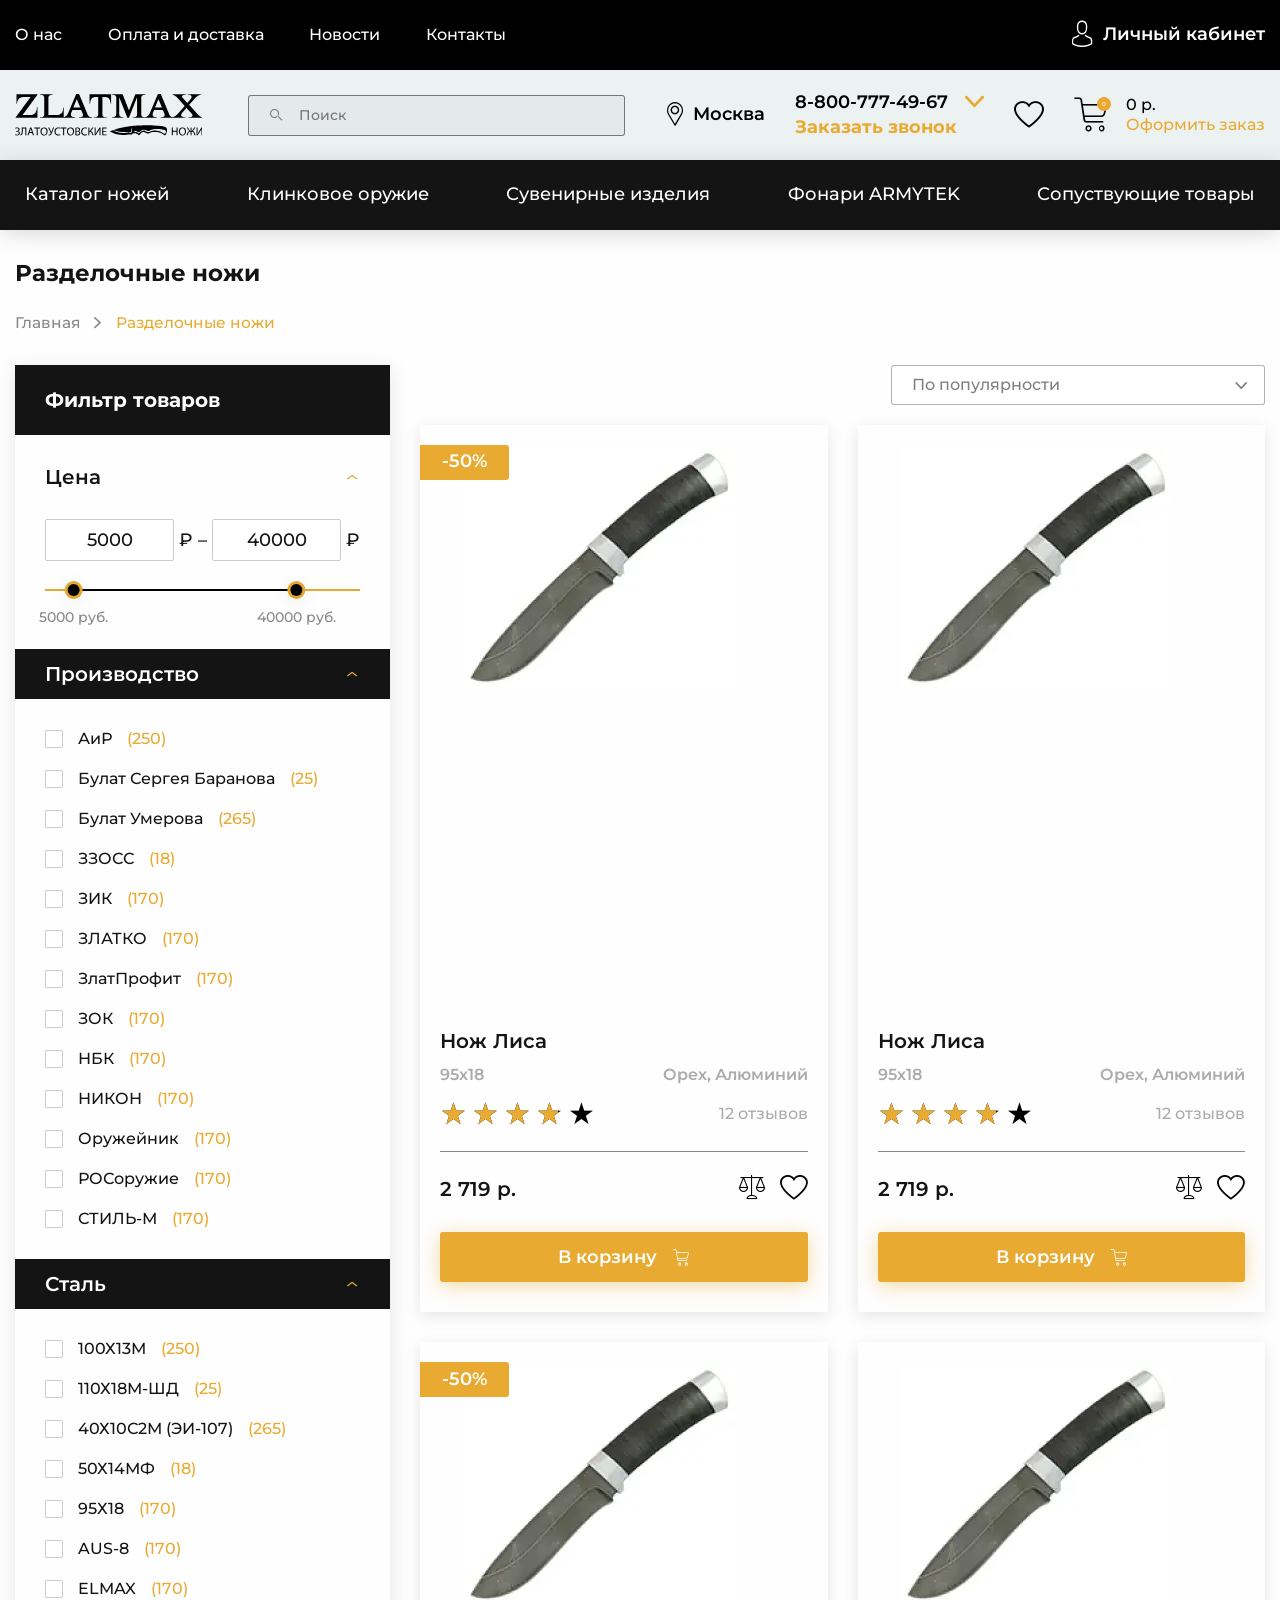
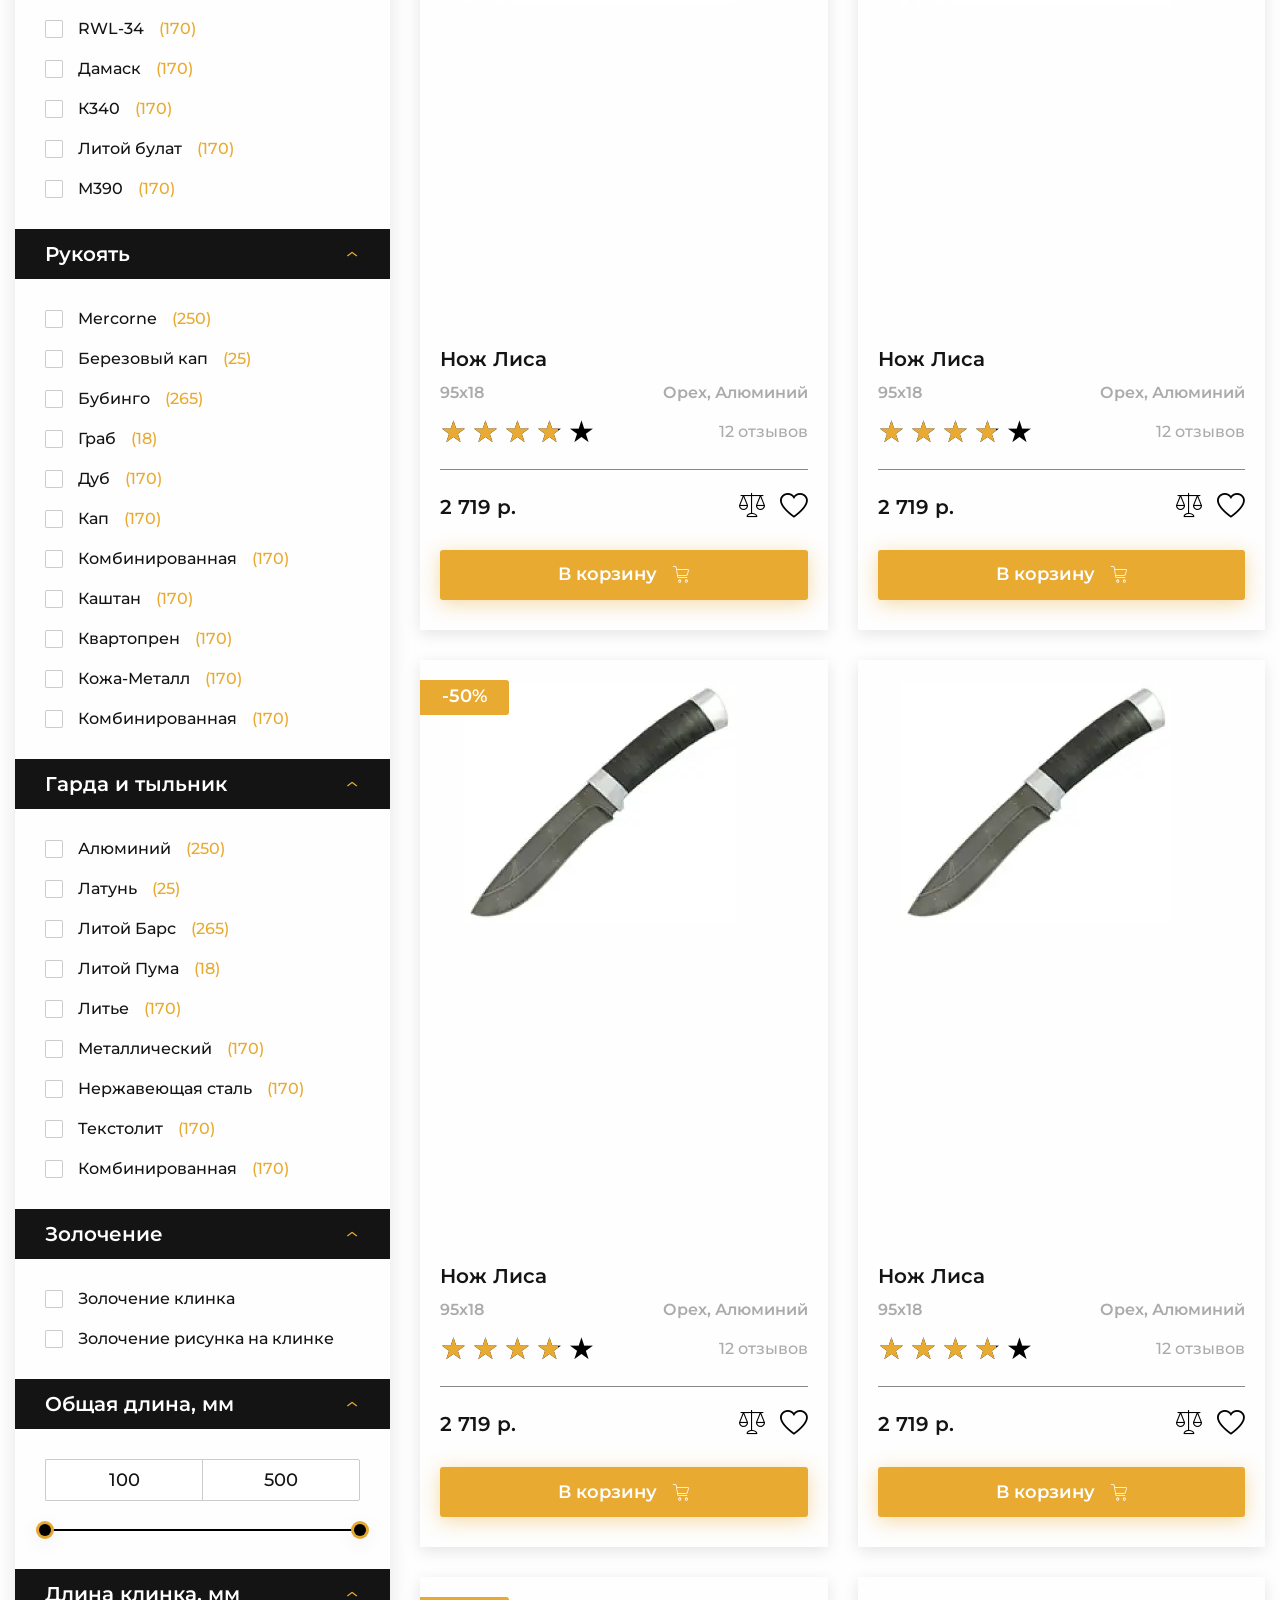
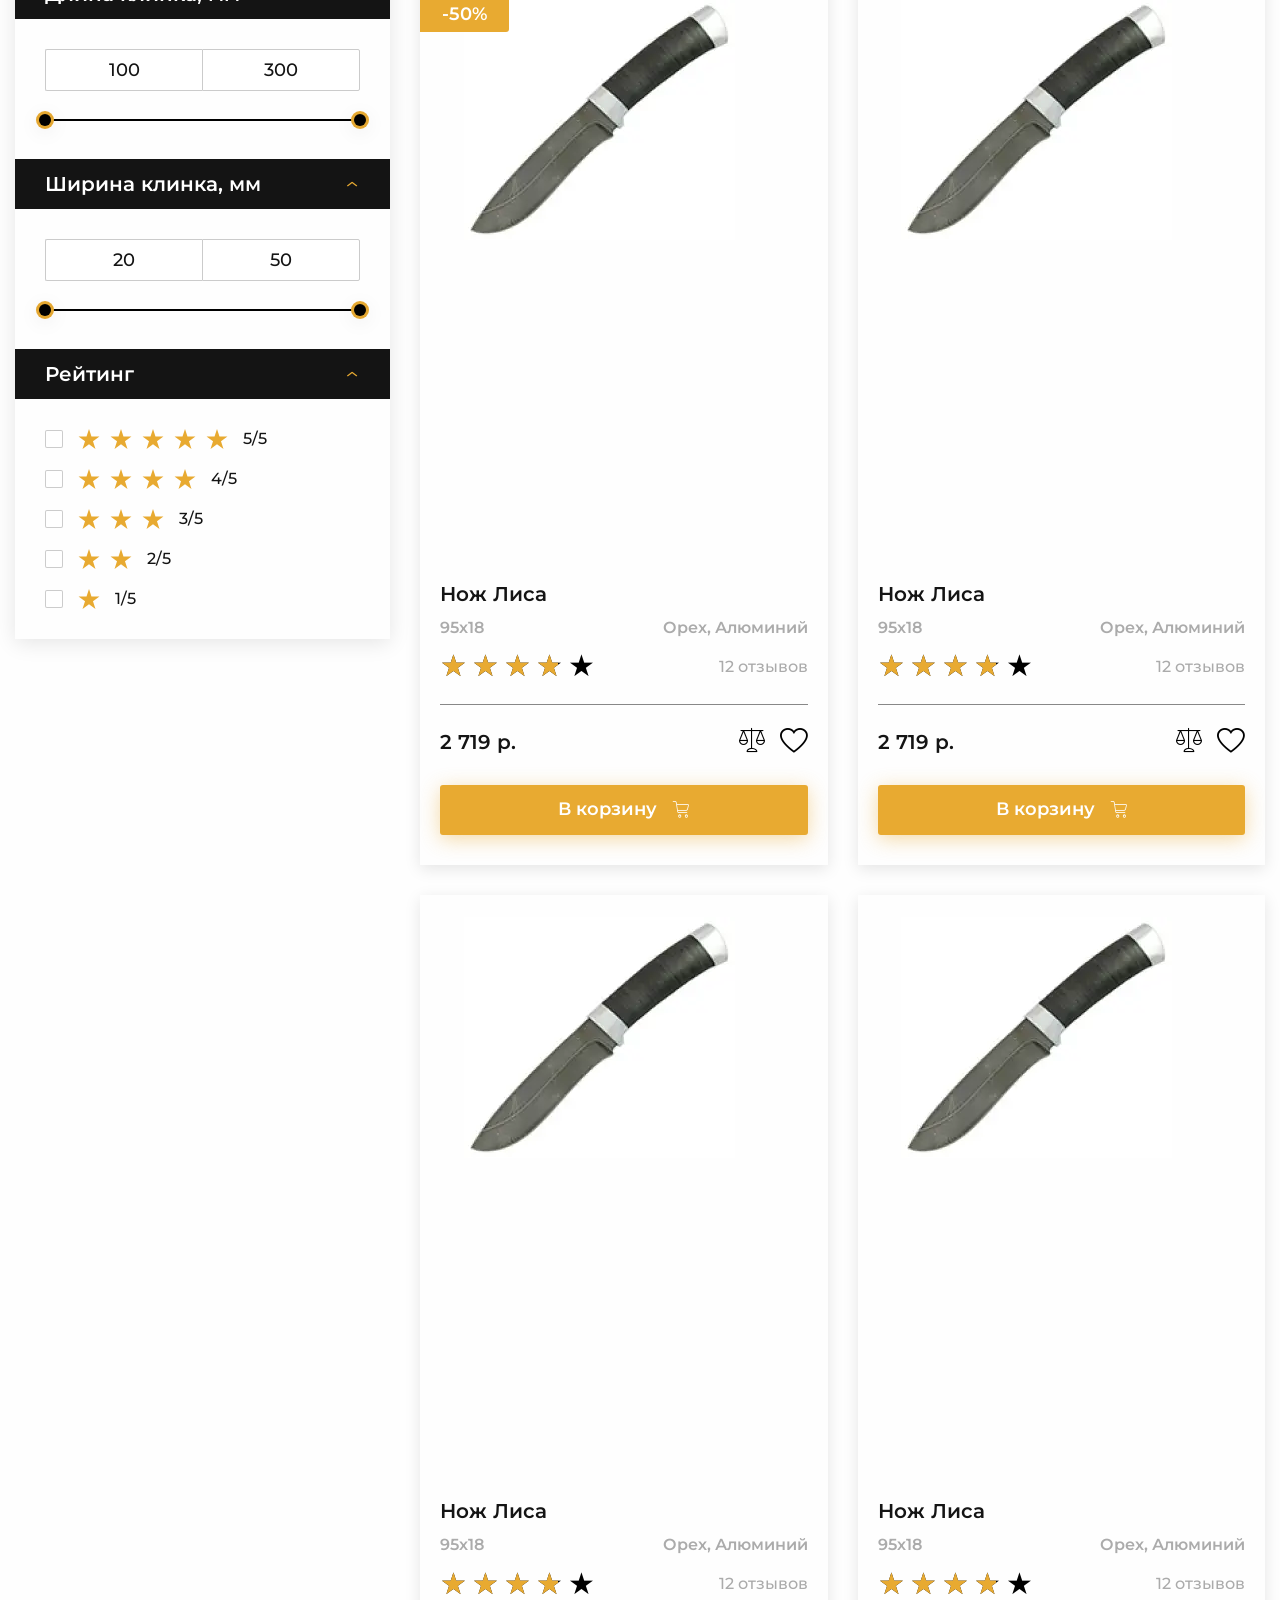
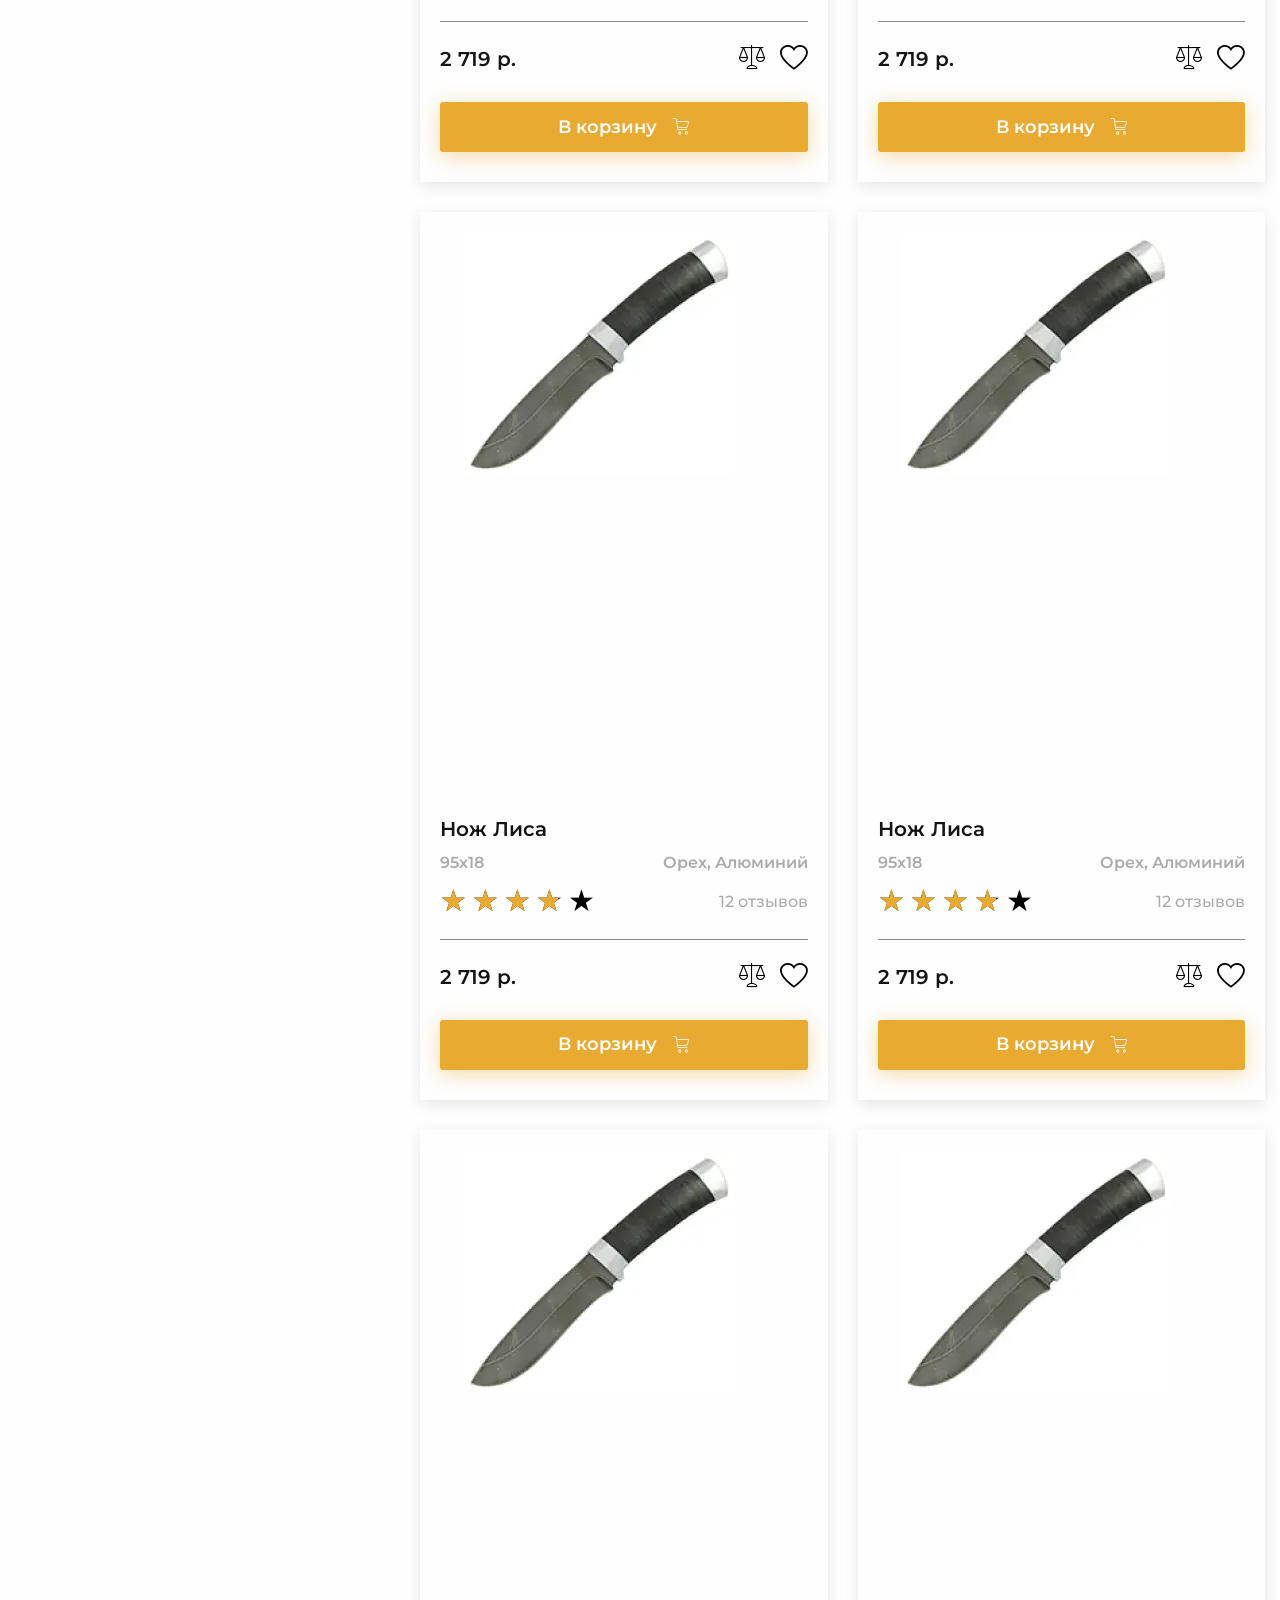
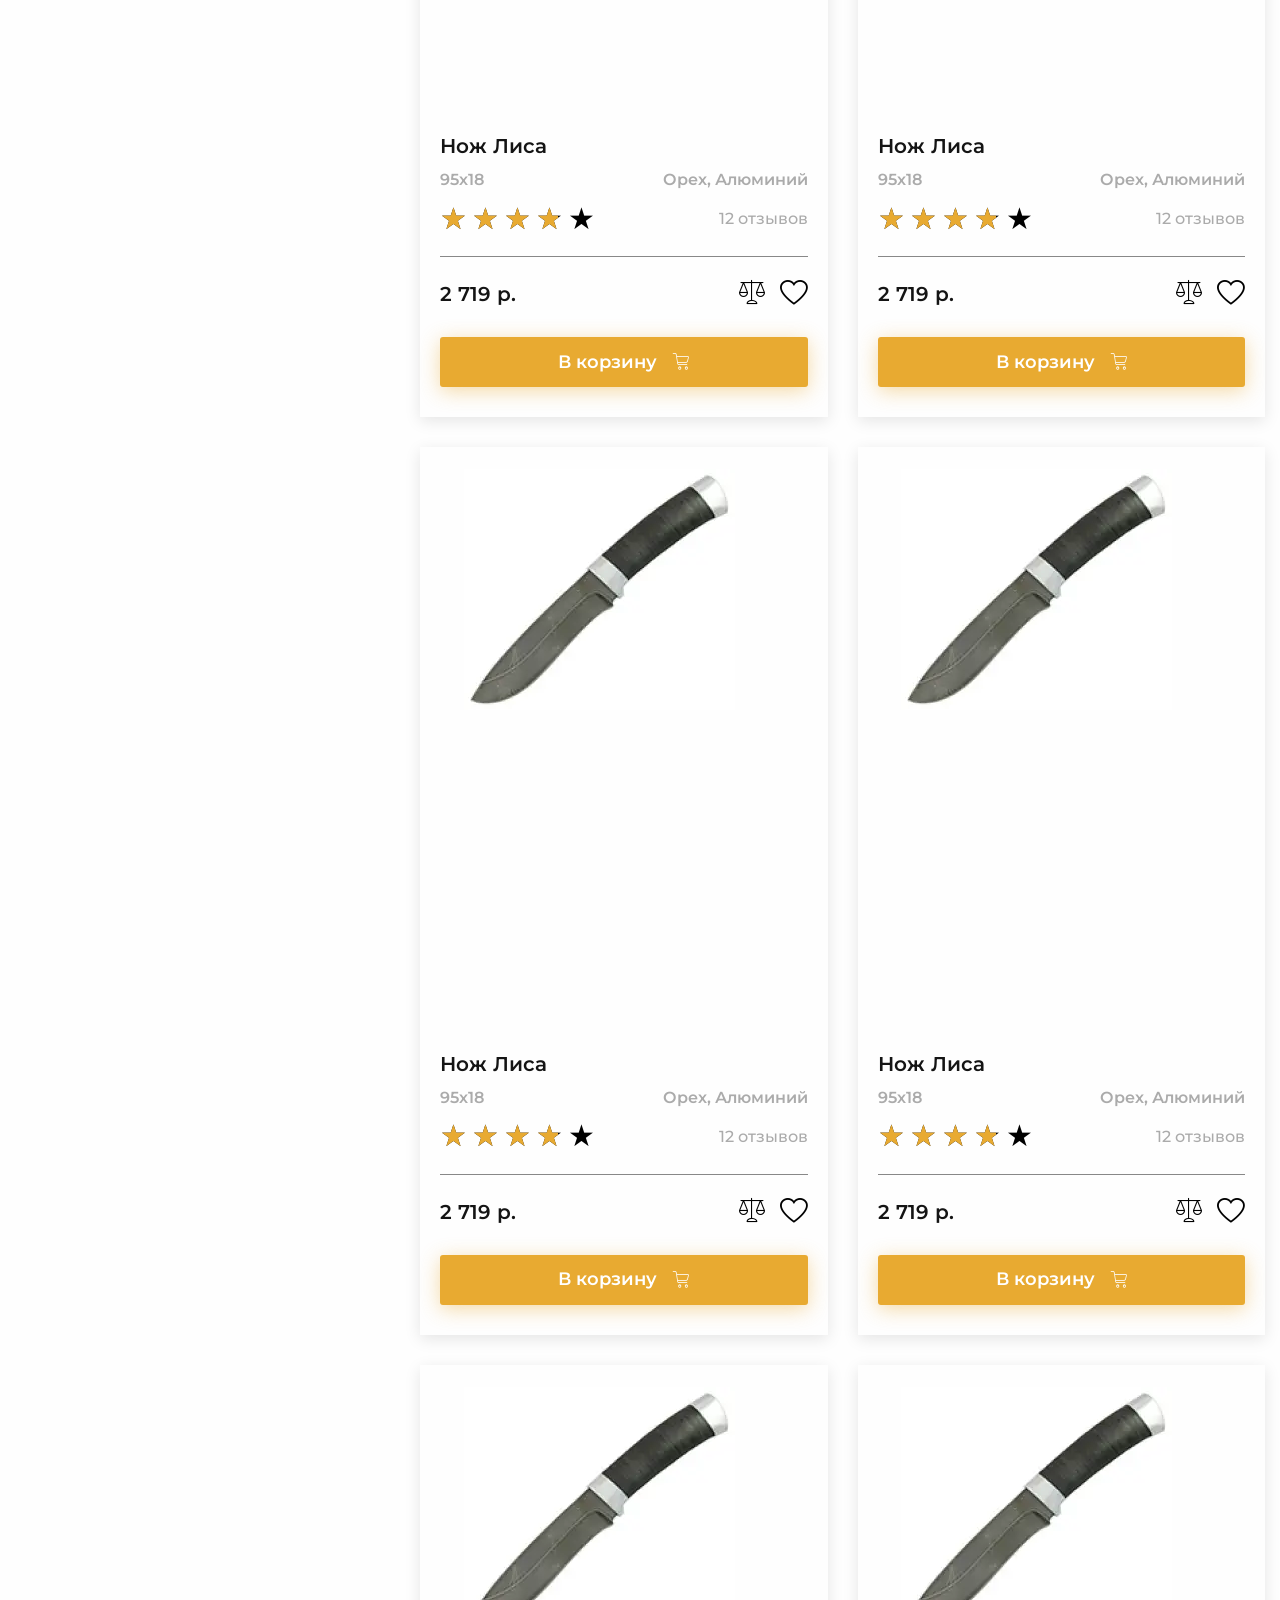
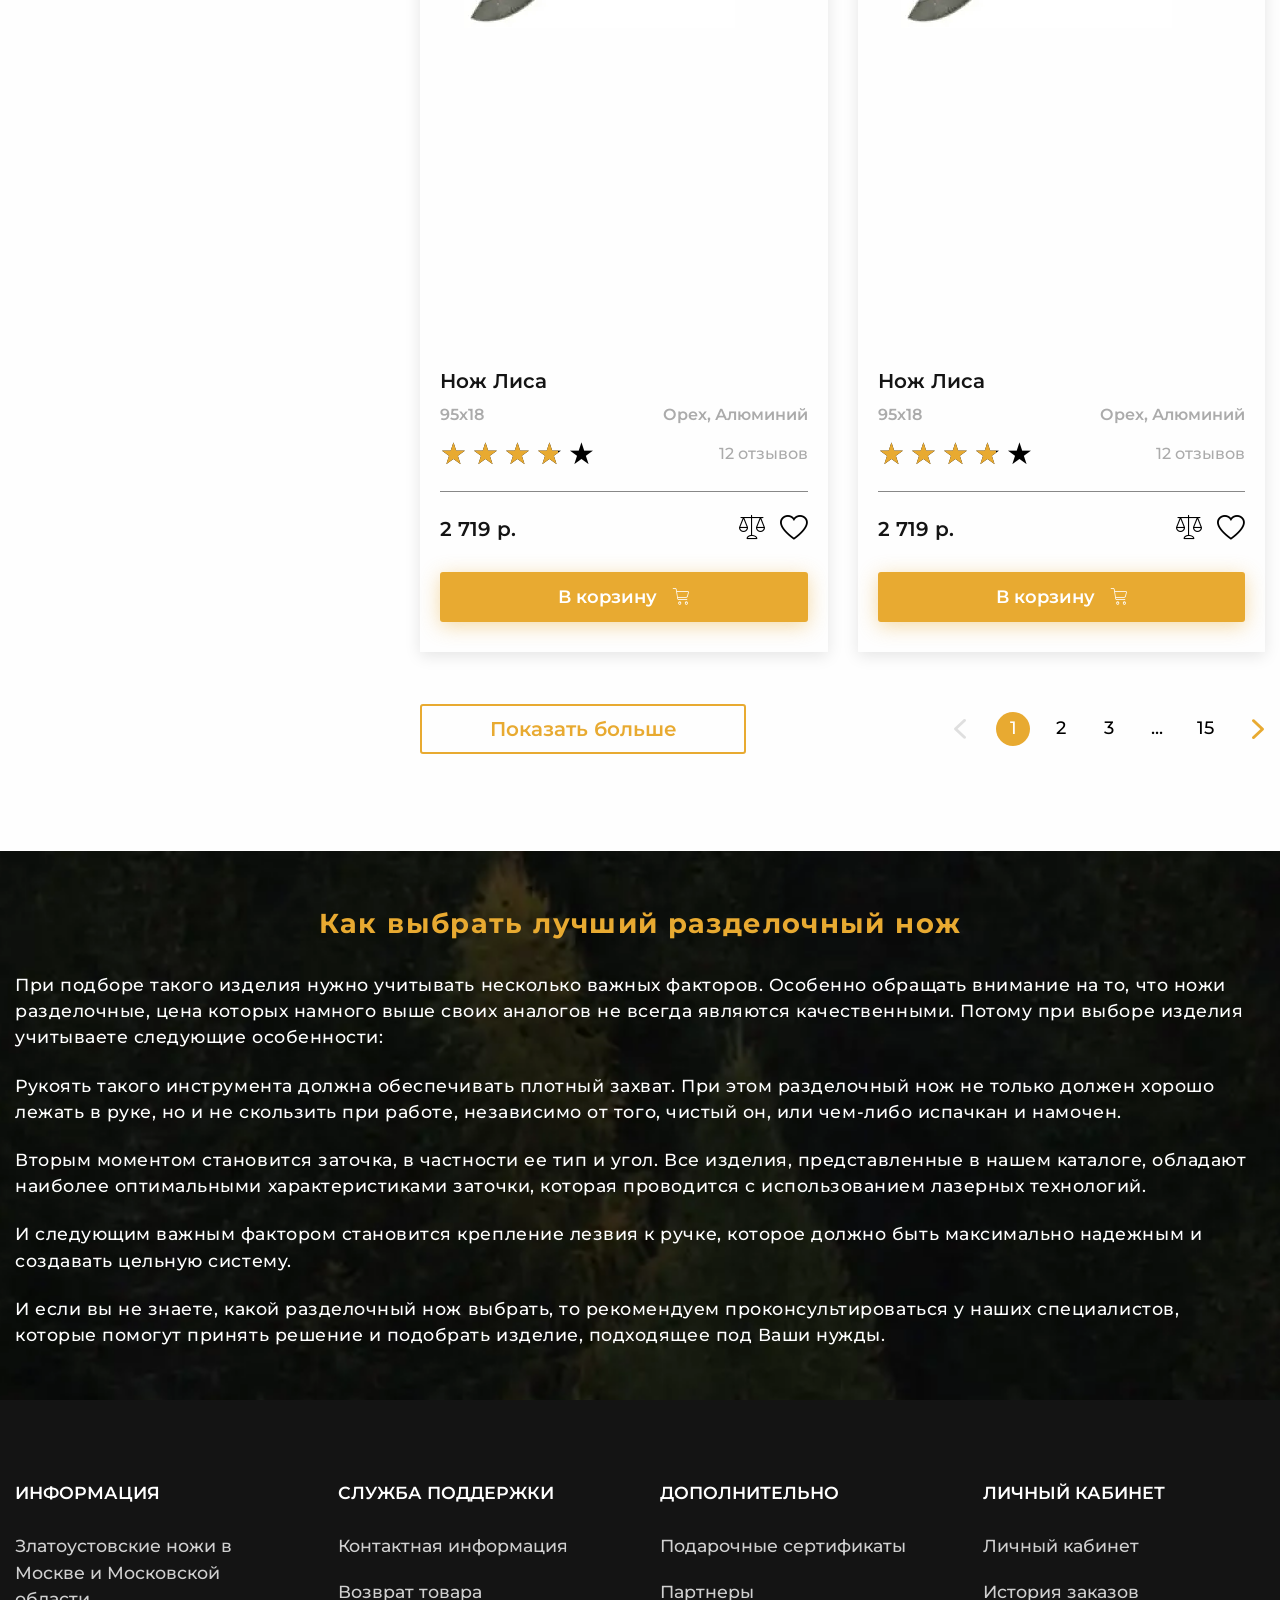
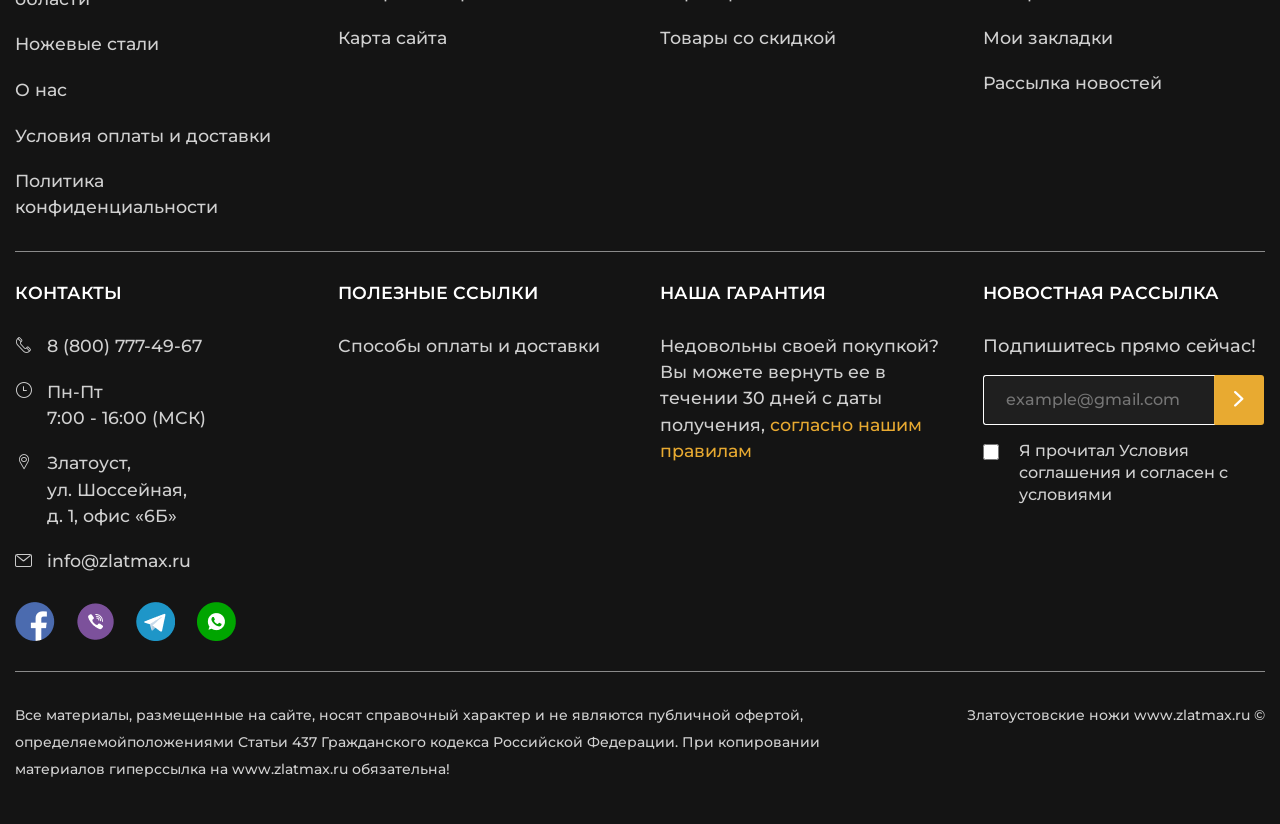
==== commit 8973954f: "update html" ====
--- a/catalog.html
+++ b/catalog.html
@@ -4,7 +4,7 @@
 	<meta charset="UTF-8">
 	<meta http-equiv="X-UA-Compatible" content="IE=edge">
 	<meta name="viewport" content="width=device-width, initial-scale=1.0">
-	<link rel="stylesheet" href="css/style.min.css?_v=20230619084535">
+	<link rel="stylesheet" href="css/style.min.css?_v=20230619093350">
 	<link rel="apple-touch-icon" sizes="180x180" href="/files/favicon/apple-touch-icon.png">
 	<link rel="icon" type="image/png" sizes="32x32" href="/files/favicon/favicon-32x32.png">
 	<link rel="icon" type="image/png" sizes="16x16" href="/files/favicon/favicon-16x16.png">
@@ -44,7 +44,7 @@
 	</div>
 	<div class="header__body body-header">
 		<div class="body-header__container">
-			<a href="index.html" class="body-header__logo"><span
+			<a href="#!" class="body-header__logo"><span
 					class="body-header__logo-title body-header__logo-title_visually-hidden">Главная страница</span></a>
 			<div data-da="catalog-header__container,first,479.98" class="body-header__search">
 				<form action="#" class="search-header">
@@ -97,13 +97,13 @@
 			<nav data-da="menu-top-header__link_catalog,last,991.98" class="catalog-header__menu menu-catalog">
 				<button hidden type="button" class="menu-catalog__back icon-arrow-left">Назад</button>
 				<ul class="menu-catalog__list">
-					<li class="menu-catalog__item"><a href="" data-menu-parent="1"
+					<li class="menu-catalog__item"><a href="#!" data-menu-parent="1"
 							class="menu-catalog__link icon-arrow-right">Каталог
 							ножей</a></li>
-					<li class="menu-catalog__item"><a href="" data-menu-parent="2"
+					<li class="menu-catalog__item"><a href="#!" data-menu-parent="2"
 							class="menu-catalog__link icon-arrow-right">Клинковое
 							оружие</a></li>
-					<li class="menu-catalog__item"><a href="" data-menu-parent="3"
+					<li class="menu-catalog__item"><a href="#!" data-menu-parent="3"
 							class="menu-catalog__link icon-arrow-right">Сувенирные
 							изделия</a></li>
 					<li class="menu-catalog__item"><a href="#!" data-menu-parent="4"
@@ -1964,7 +1964,7 @@
 	</div>
 </div>
 	</div>
-	<script src="js/app.min.js?_v=20230619084535"></script>
+	<script src="js/app.min.js?_v=20230619093350"></script>
 </body>
 
 </html>
--- a/css/style.min.css
+++ b/css/style.min.css
@@ -0,0 +1 @@
+@charset "UTF-8";*,::after,::before{padding:0;margin:0;border:0;-webkit-box-sizing:border-box;box-sizing:border-box}a{text-decoration:none;color:inherit}li,ol,ul{list-style:none}img{vertical-align:top}h1,h2,h3,h4,h5,h6{font-weight:inherit;font-size:inherit}button,input,textarea{font-weight:inherit;font-size:inherit;color:inherit;font-family:inherit}button{cursor:pointer;background-color:inherit}body,html{height:100%;line-height:1;overflow-wrap:break-word}img{max-width:100%}@font-face{font-family:iconfont;font-display:swap;src:url(../fonts/iconfont.woff2) format("woff2"),url(../fonts/iconfont.woff) format("woff");font-weight:400;font-style:normal;font-display:block}@font-face{font-family:iconsfont;font-display:swap;src:url(../fonts/iconsfont.woff2) format("woff2"),url(../fonts/iconsfont.woff) format("woff");font-weight:400;font-style:normal}@font-face{font-family:Montserrat;font-display:swap;src:url(../fonts/Montserrat-Bold.woff2) format("woff2"),url(../fonts/Montserrat-Bold.woff) format("woff");font-weight:700;font-style:normal}@font-face{font-family:Montserrat;font-display:swap;src:url(../fonts/Montserrat-Medium.woff2) format("woff2"),url(../fonts/Montserrat-Medium.woff) format("woff");font-weight:500;font-style:normal}@font-face{font-family:Montserrat;font-display:swap;src:url(../fonts/Montserrat-SemiBold.woff2) format("woff2"),url(../fonts/Montserrat-SemiBold.woff) format("woff");font-weight:600;font-style:normal}[class*=" icon-"]::before,[class^=icon-]::before{font-family:iconfont!important;speak:never;font-style:normal;font-weight:400;font-variant:normal;text-transform:none;line-height:1;-webkit-font-smoothing:antialiased;-moz-osx-font-smoothing:grayscale}.icon-arrow-more:before{content:"\e90e"}.icon-arrow-spoller:before{content:"\e90c"}.icon-arrow-left:before{content:"\e90a"}.icon-arrow-down:before{content:"\e900"}.icon-arrow-right:before{content:"\e901"}.icon-cart:before{content:"\e902"}.icon-clock:before{content:"\e903"}.icon-compare:before{content:"\e904"}.icon-email:before{content:"\e905"}.icon-favorite:before{content:"\e906"}.icon-location:before{content:"\e907"}.icon-logo:before{content:"\e908"}.icon-phone:before{content:"\e909"}.icon-search:before{content:"\e90b"}.icon-user:before{content:"\e90d"}body{min-width:20rem;background-color:#fff;color:#000;font-size:1.125rem;font-family:Montserrat,sans-serif;font-weight:500}body._lock{overflow:hidden;-ms-touch-action:none;touch-action:none}.wrapper{min-height:100%;display:-webkit-box;display:-ms-flexbox;display:flex;-webkit-box-orient:vertical;-webkit-box-direction:normal;-ms-flex-direction:column;flex-direction:column;overflow:hidden}.wrapper>main{-webkit-box-flex:1;-ms-flex:1 1 auto;flex:1 1 auto}.wrapper>*{min-width:0}[class*=__container]{max-width:101.25rem;padding:0 .9375rem;margin:0 auto}[class*=_visually-hidden]{position:absolute;width:1px;height:1px;margin:-1px;padding:0;border:0;white-space:nowrap;-webkit-clip-path:inset(100%);clip-path:inset(100%);clip:rect(0,0,0,0);overflow:hidden}[class*=-ibg]{display:block;width:100%;position:relative;padding-bottom:0}[class*=-ibg]>img{position:absolute;top:50%;left:50%;-webkit-transform:translate(-50%,-50%);-ms-transform:translate(-50%,-50%);transform:translate(-50%,-50%);max-height:100%;width:100%;-o-object-fit:cover;object-fit:cover}[class*=-bg-contain]{display:block;width:100%;position:relative;padding-bottom:0}[class*=-bg-contain]>img{position:absolute;top:50%;left:50%;-webkit-transform:translate(-50%,-50%);-ms-transform:translate(-50%,-50%);transform:translate(-50%,-50%);max-height:100%;width:100%;-o-object-fit:contain;object-fit:contain}[class*=-ibg-fix]{display:block;width:100%;position:relative;padding-bottom:0}[class*=-ibg-fix]>img{position:absolute;top:50%;left:50%;-webkit-transform:translate(-50%,-50%);-ms-transform:translate(-50%,-50%);transform:translate(-50%,-50%);max-height:100%}[class*=__image-wrap-bg]{display:block;width:100%;position:relative;padding-bottom:0}[class*=__image-wrap-bg]>img{position:absolute;top:50%;left:50%;-webkit-transform:translate(-50%,-50%);-ms-transform:translate(-50%,-50%);transform:translate(-50%,-50%);max-height:100%;width:100%;-o-object-fit:cover;object-fit:cover}[class*=__image-wrap-bg-contain]{display:block;width:100%;position:relative;padding-bottom:0}[class*=__image-wrap-bg-contain]>img{position:absolute;top:50%;left:50%;-webkit-transform:translate(-50%,-50%);-ms-transform:translate(-50%,-50%);transform:translate(-50%,-50%);max-height:100%;width:100%;-o-object-fit:contain;object-fit:contain}[class*=__image-wrap-fix]{display:block;width:100%;position:relative;padding-bottom:0}[class*=__image-wrap-fix]>img{position:absolute;top:50%;left:50%;-webkit-transform:translate(-50%,-50%);-ms-transform:translate(-50%,-50%);transform:translate(-50%,-50%);max-height:100%}.menu-icon__button{display:none}.button{display:-webkit-inline-box;display:-ms-inline-flexbox;display:inline-flex;-webkit-box-pack:center;-ms-flex-pack:center;justify-content:center;-webkit-box-align:center;-ms-flex-align:center;align-items:center;padding:.5rem 3rem;font-weight:600;color:#fff;font-size:1.125rem;line-height:160%;text-align:center;min-height:3.125rem;background:#e8aa31;-webkit-box-shadow:0 .25rem 1.25rem rgba(232,170,49,.43);box-shadow:0 .25rem 1.25rem rgba(232,170,49,.43);-webkit-transition:-webkit-box-shadow .3s ease 0s;transition:-webkit-box-shadow .3s ease 0s;-o-transition:box-shadow .3s ease 0s;transition:box-shadow .3s ease 0s;transition:box-shadow .3s ease 0s,-webkit-box-shadow .3s ease 0s;border-radius:.1875rem}.button_bold{padding:.5rem 3.25rem;font-size:1.25rem}.button_border{background-color:#fefefe;-webkit-box-shadow:none;box-shadow:none;border:.125rem solid #e8aa31;padding:.4375rem 3.1875rem;width:100%;max-width:20.375rem;color:#e8aa31;-webkit-transition:all .3s ease 0s;-o-transition:all .3s ease 0s;transition:all .3s ease 0s}.button_black{background:#000;-webkit-box-shadow:0 .25rem 1.25rem rgba(0,0,0,.25);box-shadow:0 .25rem 1.25rem rgba(0,0,0,.25)}._input-error{color:red!important;-webkit-box-shadow:inset 0 0 .4375rem red!important;box-shadow:inset 0 0 .4375rem red!important}._form-error{display:block!important;opacity:0}.footer-subscribe__line{position:relative}._form-error{line-height:1;font-size:.9em;-webkit-user-select:none;-moz-user-select:none;-ms-user-select:none;user-select:none;pointer-events:none;position:absolute;text-align:center;min-width:3em;max-width:21em;white-space:nowrap;-o-text-overflow:ellipsis;text-overflow:ellipsis;padding:1ch 1.5ch;border-radius:.3ch;-webkit-box-shadow:0 .5em 2em -.4em rgba(0,0,0,.35);box-shadow:0 .5em 2em -.4em rgba(0,0,0,.35);background:#fff;color:red;z-index:1000;bottom:calc(100% + .5rem);left:30%;-webkit-transform:translate(-50%,.5em);-ms-transform:translate(-50%,.5em);transform:translate(-50%,.5em)}._form-error::before{content:"";position:absolute;border:.5rem solid transparent;z-index:1001}._form-error::before{top:100%;border-bottom-width:0;border-top-color:#fff;left:50%;-webkit-transform:translate(-50%,0);-ms-transform:translate(-50%,0);transform:translate(-50%,0)}._form-error{-webkit-animation:tooltip-vert .3s ease-out forwards;animation:tooltip-vert .3s ease-out forwards}._form-error::before{-webkit-animation:tooltip-before-vert .3s ease-out forwards;animation:tooltip-before-vert .3s ease-out forwards}@-webkit-keyframes tooltip-vert{to{opacity:.9;-webkit-transform:translate(-50%,0);transform:translate(-50%,0)}}@keyframes tooltip-vert{to{opacity:.9;-webkit-transform:translate(-50%,0);transform:translate(-50%,0)}}@-webkit-keyframes tooltip-before-vert{to{-webkit-transform:translate(-50%,0);transform:translate(-50%,0)}}@keyframes tooltip-before-vert{to{-webkit-transform:translate(-50%,0);transform:translate(-50%,0)}}.select{width:100%;height:2.5rem;display:-webkit-box;display:-ms-flexbox;display:flex;-webkit-box-align:center;-ms-flex-align:center;align-items:center}.select .select__label{display:-webkit-box;display:-ms-flexbox;display:flex;-webkit-box-align:center;-ms-flex-align:center;align-items:center;-webkit-box-pack:center;-ms-flex-pack:center;justify-content:center;height:100%}.select .select__wrapper{position:relative;width:100%;height:100%;display:-webkit-box;display:-ms-flexbox;display:flex}.select .select-custom{width:100%;height:100%;font-family:inherit;color:inherit;font-size:inherit;line-height:inherit}.select .select-custom__body,.select .select-custom__header{border:.0625rem solid rgba(0,0,0,.2);border-radius:.1875rem}.select .select-custom__header,.select .select-custom__option{padding-left:.9375rem;padding-right:.9375rem}.select .select-custom__header{width:100%;height:100%;display:-webkit-box;display:-ms-flexbox;display:flex;-webkit-box-align:center;-ms-flex-align:center;align-items:center;-webkit-box-pack:justify;-ms-flex-pack:justify;justify-content:space-between;background-color:#fff;-webkit-transition:all .3s ease 0s;-o-transition:all .3s ease 0s;transition:all .3s ease 0s;cursor:default;overflow:hidden}.select .header-select__text{display:-webkit-box;display:-ms-flexbox;display:flex;-webkit-box-align:center;-ms-flex-align:center;align-items:center;-webkit-box-pack:start;-ms-flex-pack:start;justify-content:flex-start;-webkit-box-flex:1;-ms-flex-positive:1;flex-grow:1;height:100%;padding-right:.625rem}.select .header-select__icon{display:-webkit-box;display:-ms-flexbox;display:flex;-webkit-box-align:center;-ms-flex-align:center;align-items:center;-webkit-box-pack:center;-ms-flex-pack:center;justify-content:center}.select .header-select__icon::after{-webkit-transition:-webkit-transform .2s ease 0s;transition:-webkit-transform .2s ease 0s;-o-transition:transform .2s ease 0s;transition:transform .2s ease 0s;transition:transform .2s ease 0s,-webkit-transform .2s ease 0s}.select .select-custom__body{position:absolute;top:100%;left:0;width:100%;overflow:hidden;background-color:#fff;z-index:100}.select .select-custom__option{display:-webkit-box;display:-ms-flexbox;display:flex;-webkit-box-align:center;-ms-flex-align:center;align-items:center;min-height:2rem;-webkit-transition:all .2s ease 0s;-o-transition:all .2s ease 0s;transition:all .2s ease 0s}.select .select-custom__option._hidden{display:none}.select .select-custom__header:focus,.select .select-custom__header:hover{-webkit-box-shadow:0 0 .4375rem rgba(0,0,0,.25);box-shadow:0 0 .4375rem rgba(0,0,0,.25);outline:0}.select .select-custom._select-active .select-custom__header{border-radius:.1875rem .1875rem 0 0;-webkit-box-shadow:0 .3125rem .4375rem rgba(0,0,0,.25);box-shadow:0 .3125rem .4375rem rgba(0,0,0,.25);outline:0}.select .select-custom._select-active .header-select__text{border-bottom-left-radius:0;border-bottom-right-radius:0}.select .select-custom._select-active .select-custom__body{-webkit-box-shadow:0 .3125rem .4375rem rgba(0,0,0,.25);box-shadow:0 .3125rem .4375rem rgba(0,0,0,.25);border-radius:0 0 .1875rem .1875rem;border-top:none}.select .select-custom__option._option-active{color:#e8aa31}.select .select-custom__option._option-hover,.select .select-custom__option:focus{background-color:rgba(0,0,0,.1);color:rgba(0,0,0,.9);cursor:default;outline:0}.checkbox{display:-webkit-box;display:-ms-flexbox;display:flex;-webkit-box-align:center;-ms-flex-align:center;align-items:center;color:inherit;font-size:1rem;line-height:125%}.checkbox:not(:last-child){margin-bottom:1.25em}.checkbox__input{display:none}.checkbox__label{display:-webkit-box;display:-ms-flexbox;display:flex;width:100%;-webkit-box-align:center;-ms-flex-align:center;align-items:center;gap:.9375em;position:relative;cursor:pointer}.checkbox__label::before{content:"";height:1.125rem;-webkit-box-flex:0;-ms-flex:0 0 1.125rem;flex:0 0 1.125rem;-ms-flex-item-align:start;align-self:flex-start;-webkit-transform:translateY(.0625em);-ms-transform:translateY(.0625em);transform:translateY(.0625em);background-color:#fff;border-radius:.125rem;border:.0625rem solid rgba(0,0,0,.2)}.checkbox__label::after{content:"";position:absolute;width:.75rem;height:.75rem;left:.1875rem;top:.1875rem;-webkit-transform:translateY(.0625em) scale(0);-ms-transform:translateY(.0625em) scale(0);transform:translateY(.0625em) scale(0);border-radius:.0625rem;background-color:#e8aa31;-webkit-transition:-webkit-transform .3s ease 0s;transition:-webkit-transform .3s ease 0s;-o-transition:transform .3s ease 0s;transition:transform .3s ease 0s;transition:transform .3s ease 0s,-webkit-transform .3s ease 0s}.checkbox__input:checked+.checkbox__label::before{border:.0625rem solid #e8aa31}.checkbox__input:checked+.checkbox__label::after{-webkit-transform:translateY(.0625em) scale(1);-ms-transform:translateY(.0625em) scale(1);transform:translateY(.0625em) scale(1)}.checkbox__text{display:-webkit-box;display:-ms-flexbox;display:flex;-webkit-box-align:start;-ms-flex-align:start;align-items:flex-start;gap:.9375em}.checkbox__text small{color:#e8aa31;font-size:1em}.quantity{height:3.125rem;display:-webkit-box;display:-ms-flexbox;display:flex;-webkit-box-align:center;-ms-flex-align:center;align-items:center;-webkit-box-pack:center;-ms-flex-pack:center;justify-content:center;border-radius:.1875rem;overflow:hidden;font-size:1.5rem}.quantity__button{width:3.125rem;height:100%;background-color:#141414;color:#fff}.quantity__input{width:3.125rem;height:100%}.quantity__input input{width:100%;height:100%;background:rgba(210,210,210,.07);font-size:1.125rem;color:#000;text-align:center;-webkit-transition:-webkit-box-shadow .2s ease 0s;transition:-webkit-box-shadow .2s ease 0s;-o-transition:box-shadow .2s ease 0s;transition:box-shadow .2s ease 0s;transition:box-shadow .2s ease 0s,-webkit-box-shadow .2s ease 0s}.quantity__input input:focus{outline:0;-webkit-box-shadow:inset 0 0 .4375rem rgba(0,0,0,.3);box-shadow:inset 0 0 .4375rem rgba(0,0,0,.3)}.rating{display:-webkit-inline-box;display:-ms-inline-flexbox;display:inline-flex;-webkit-box-align:center;-ms-flex-align:center;align-items:center;-ms-flex-wrap:wrap;flex-wrap:wrap;-webkit-column-gap:.625rem;-moz-column-gap:.625rem;column-gap:.625rem;-webkit-transition:opacity .3s ease 0s;-o-transition:opacity .3s ease 0s;transition:opacity .3s ease 0s;line-height:.75;font-size:1.875rem}.rating__body{position:relative;letter-spacing:.1666666667em}.rating__body::before{content:"★★★★★";display:block}.rating__active{position:absolute;top:0;left:0;width:0%;height:100%;overflow:hidden}.rating__active::before{content:"★★★★★";position:absolute;top:0;left:0;width:100%;height:100%;color:#e8aa31;display:-webkit-box;display:-ms-flexbox;display:flex}.rating__items{position:absolute;top:0;left:0;width:100%;height:100%;display:-webkit-box;display:-ms-flexbox;display:flex}.rating__item{-webkit-box-flex:0;-ms-flex:0 0 20%;flex:0 0 20%;height:100%;opacity:0}.rating__value{font-size:50%;line-height:1}.rating._rating_sending{opacity:.2}.rating_set .rating__active,.rating_set .rating__item{cursor:pointer}.rating__info{font-size:1rem;line-height:212.5%;color:#ababab}.close-css{position:absolute;right:0;top:0;width:1.5rem;height:1.5rem;cursor:pointer;z-index:1;top:.4375rem;right:.5625rem;background-color:transparent}.close-css::after,.close-css::before{position:absolute;left:.6875rem;top:.125rem;content:"";height:1.25rem;width:.125rem;background-color:#727272}.close-css::before{-webkit-transform:rotate(45deg);-ms-transform:rotate(45deg);transform:rotate(45deg)}.close-css::after{-webkit-transform:rotate(-45deg);-ms-transform:rotate(-45deg);transform:rotate(-45deg)}.close-css:hover::after,.close-css:hover::before{background-color:#000}.popup__body{position:fixed;top:0;left:0;width:100%;height:100%;z-index:9999999;opacity:0;visibility:hidden;background-color:rgba(0,0,0,.8);-webkit-transition:all .3s ease 0s;-o-transition:all .3s ease 0s;transition:all .3s ease 0s}.popup__body._popup-active{opacity:1;visibility:visible}.popup__window{position:absolute;top:50%;left:50%;-webkit-transform:translate(-50%,-50%);-ms-transform:translate(-50%,-50%);transform:translate(-50%,-50%);background-color:#fff;padding:1.25rem 1.5625rem;width:-webkit-max-content;width:-moz-max-content;width:max-content;max-width:90%;min-width:50%;border-radius:.3125rem;opacity:0;visibility:hidden;-webkit-transition:all .3s ease 0s;-o-transition:all .3s ease 0s;transition:all .3s ease 0s;display:-webkit-box;display:-ms-flexbox;display:flex;-webkit-box-align:center;-ms-flex-align:center;align-items:center;-webkit-box-pack:center;-ms-flex-pack:center;justify-content:center}.popup__window._popup-active{opacity:1;visibility:visible}[data-tooltip]{position:relative}[data-tooltip] .tooltip{line-height:1;font-size:.9em;-webkit-user-select:none;-moz-user-select:none;-ms-user-select:none;user-select:none;pointer-events:none;position:absolute;display:-webkit-box;display:-ms-flexbox;display:flex;-webkit-box-align:center;-ms-flex-align:center;align-items:center;-webkit-box-pack:center;-ms-flex-pack:center;justify-content:center;text-align:center;font-weight:inherit;width:unset;opacity:0;min-width:3em;max-width:21em;white-space:nowrap;-o-text-overflow:ellipsis;text-overflow:ellipsis;padding:1ch 1.5ch;border-radius:.3ch;-webkit-box-shadow:0 .5em 2em -.4em rgba(0,0,0,.35);box-shadow:0 .5em 2em -.4em rgba(0,0,0,.35);background-color:#333;color:#fff;z-index:1000;bottom:calc(100% + .625rem);left:50%;-webkit-transform:translate(-50%,.5em);-ms-transform:translate(-50%,.5em);transform:translate(-50%,.5em)}[data-tooltip] .tooltip::before{width:unset;height:unset;border-radius:unset;opacity:unset;background:unset;content:"";position:absolute;border:.625rem solid transparent;z-index:1001}[data-tooltip] .tooltip::before{top:100%;border-bottom-width:0;border-top-color:#333;left:50%;-webkit-transform:translate(-50%,0);-ms-transform:translate(-50%,0);transform:translate(-50%,0)}[data-tooltip] .tooltip{-webkit-animation:tooltip-vert .3s ease-out forwards;animation:tooltip-vert .3s ease-out forwards}[data-tooltip] .tooltip::before{-webkit-animation:tooltip-before-vert .3s ease-out forwards;animation:tooltip-before-vert .3s ease-out forwards}@keyframes tooltip-vert{to{opacity:.9;-webkit-transform:translate(-50%,0);transform:translate(-50%,0)}}@keyframes tooltip-before-vert{to{-webkit-transform:translate(-50%,0);transform:translate(-50%,0)}}.noUi-target,.noUi-target *{-webkit-touch-callout:none;-webkit-tap-highlight-color:transparent;-webkit-user-select:none;-ms-touch-action:none;touch-action:none;-ms-user-select:none;-moz-user-select:none;user-select:none;-webkit-box-sizing:border-box;box-sizing:border-box}.noUi-target{position:relative}.noUi-base,.noUi-connects{width:100%;height:100%;position:relative;z-index:1}.noUi-connects{overflow:hidden;z-index:0}.noUi-connect,.noUi-origin{will-change:transform;position:absolute;z-index:1;top:0;right:0;height:100%;width:100%;-ms-transform-origin:0 0;-webkit-transform-origin:0 0;-webkit-transform-style:preserve-3d;transform-origin:0 0;-webkit-transform-style:flat;transform-style:flat}.noUi-txt-dir-rtl.noUi-horizontal .noUi-origin{left:0;right:auto}.noUi-vertical .noUi-origin{top:-100%;width:0}.noUi-horizontal .noUi-origin{height:0}.noUi-handle{-webkit-backface-visibility:hidden;backface-visibility:hidden;position:absolute}.noUi-touch-area{height:100%;width:100%}.noUi-state-tap .noUi-connect,.noUi-state-tap .noUi-origin{-webkit-transition:transform .3s;-webkit-transition:-webkit-transform .3s;transition:-webkit-transform .3s;-o-transition:transform .3s;transition:transform .3s;transition:transform .3s,-webkit-transform .3s}.noUi-state-drag *{cursor:inherit!important}.noUi-horizontal{height:18px}.noUi-horizontal .noUi-handle{width:34px;height:28px;right:-17px;top:-6px}.noUi-vertical{width:18px}.noUi-vertical .noUi-handle{width:28px;height:34px;right:-6px;bottom:-17px}.noUi-txt-dir-rtl.noUi-horizontal .noUi-handle{left:-17px;right:auto}.noUi-target{background:#fafafa;border-radius:4px;border:1px solid #d3d3d3;-webkit-box-shadow:inset 0 1px 1px #f0f0f0,0 3px 6px -5px #bbb;box-shadow:inset 0 1px 1px #f0f0f0,0 3px 6px -5px #bbb}.noUi-connects{border-radius:3px}.noUi-connect{background:#3fb8af}.noUi-draggable{cursor:ew-resize}.noUi-vertical .noUi-draggable{cursor:ns-resize}.noUi-handle{border:1px solid #d9d9d9;border-radius:3px;background:#fff;cursor:default;-webkit-box-shadow:inset 0 0 1px #fff,inset 0 1px 7px #ebebeb,0 3px 6px -3px #bbb;box-shadow:inset 0 0 1px #fff,inset 0 1px 7px #ebebeb,0 3px 6px -3px #bbb}.noUi-active{-webkit-box-shadow:inset 0 0 1px #fff,inset 0 1px 7px #ddd,0 3px 6px -3px #bbb;box-shadow:inset 0 0 1px #fff,inset 0 1px 7px #ddd,0 3px 6px -3px #bbb}.noUi-handle:after,.noUi-handle:before{content:"";display:block;position:absolute;height:14px;width:1px;background:#e8e7e6;left:14px;top:6px}.noUi-handle:after{left:17px}.noUi-vertical .noUi-handle:after,.noUi-vertical .noUi-handle:before{width:14px;height:1px;left:6px;top:14px}.noUi-vertical .noUi-handle:after{top:17px}[disabled] .noUi-connect{background:#b8b8b8}[disabled] .noUi-handle,[disabled].noUi-handle,[disabled].noUi-target{cursor:not-allowed}.noUi-pips,.noUi-pips *{-webkit-box-sizing:border-box;box-sizing:border-box}.noUi-pips{position:absolute;color:#999}.noUi-value{position:absolute;white-space:nowrap;text-align:center}.noUi-value-sub{color:#ccc;font-size:10px}.noUi-marker{position:absolute;background:#ccc}.noUi-marker-sub{background:#aaa}.noUi-marker-large{background:#aaa}.noUi-pips-horizontal{padding:10px 0;height:80px;top:100%;left:0;width:100%}.noUi-value-horizontal{-webkit-transform:translate(-50%,50%);-ms-transform:translate(-50%,50%);transform:translate(-50%,50%)}.noUi-rtl .noUi-value-horizontal{-webkit-transform:translate(50%,50%);-ms-transform:translate(50%,50%);transform:translate(50%,50%)}.noUi-marker-horizontal.noUi-marker{margin-left:-1px;width:2px;height:5px}.noUi-marker-horizontal.noUi-marker-sub{height:10px}.noUi-marker-horizontal.noUi-marker-large{height:15px}.noUi-pips-vertical{padding:0 10px;height:100%;top:0;left:100%}.noUi-value-vertical{-webkit-transform:translate(0,-50%);-ms-transform:translate(0,-50%);transform:translate(0,-50%);padding-left:25px}.noUi-rtl .noUi-value-vertical{-webkit-transform:translate(0,50%);-ms-transform:translate(0,50%);transform:translate(0,50%)}.noUi-marker-vertical.noUi-marker{width:5px;height:2px;margin-top:-1px}.noUi-marker-vertical.noUi-marker-sub{width:10px}.noUi-marker-vertical.noUi-marker-large{width:15px}.noUi-tooltip{display:block;position:absolute;border:1px solid #d9d9d9;border-radius:3px;background:#fff;color:#000;padding:5px;text-align:center;white-space:nowrap}.noUi-horizontal .noUi-tooltip{-webkit-transform:translate(-50%,0);-ms-transform:translate(-50%,0);transform:translate(-50%,0);left:50%;bottom:120%}.noUi-vertical .noUi-tooltip{-webkit-transform:translate(0,-50%);-ms-transform:translate(0,-50%);transform:translate(0,-50%);top:50%;right:120%}.noUi-horizontal .noUi-origin>.noUi-tooltip{-webkit-transform:translate(50%,0);-ms-transform:translate(50%,0);transform:translate(50%,0);left:auto;bottom:10px}.noUi-vertical .noUi-origin>.noUi-tooltip{-webkit-transform:translate(0,-18px);-ms-transform:translate(0,-18px);transform:translate(0,-18px);top:auto;right:28px}@font-face{font-family:swiper-icons;src:url("data:application/font-woff;charset=utf-8;base64, [base64]//wADZ2x5ZgAAAywAAADMAAAD2MHtryVoZWFkAAABbAAAADAAAAA2E2+eoWhoZWEAAAGcAAAAHwAAACQC9gDzaG10eAAAAigAAAAZAAAArgJkABFsb2NhAAAC0AAAAFoAAABaFQAUGG1heHAAAAG8AAAAHwAAACAAcABAbmFtZQAAA/gAAAE5AAACXvFdBwlwb3N0AAAFNAAAAGIAAACE5s74hXjaY2BkYGAAYpf5Hu/j+W2+MnAzMYDAzaX6QjD6/4//Bxj5GA8AuRwMYGkAPywL13jaY2BkYGA88P8Agx4j+/8fQDYfA1AEBWgDAIB2BOoAeNpjYGRgYNBh4GdgYgABEMnIABJzYNADCQAACWgAsQB42mNgYfzCOIGBlYGB0YcxjYGBwR1Kf2WQZGhhYGBiYGVmgAFGBiQQkOaawtDAoMBQxXjg/wEGPcYDDA4wNUA2CCgwsAAAO4EL6gAAeNpj2M0gyAACqxgGNWBkZ2D4/wMA+xkDdgAAAHjaY2BgYGaAYBkGRgYQiAHyGMF8FgYHIM3DwMHABGQrMOgyWDLEM1T9/w8UBfEMgLzE////P/5//f/V/xv+r4eaAAeMbAxwIUYmIMHEgKYAYjUcsDAwsLKxc3BycfPw8jEQA/[base64]/uznmfPFBNODM2K7MTQ45YEAZqGP81AmGGcF3iPqOop0r1SPTaTbVkfUe4HXj97wYE+yNwWYxwWu4v1ugWHgo3S1XdZEVqWM7ET0cfnLGxWfkgR42o2PvWrDMBSFj/IHLaF0zKjRgdiVMwScNRAoWUoH78Y2icB/yIY09An6AH2Bdu/UB+yxopYshQiEvnvu0dURgDt8QeC8PDw7Fpji3fEA4z/PEJ6YOB5hKh4dj3EvXhxPqH/SKUY3rJ7srZ4FZnh1PMAtPhwP6fl2PMJMPDgeQ4rY8YT6Gzao0eAEA409DuggmTnFnOcSCiEiLMgxCiTI6Cq5DZUd3Qmp10vO0LaLTd2cjN4fOumlc7lUYbSQcZFkutRG7g6JKZKy0RmdLY680CDnEJ+UMkpFFe1RN7nxdVpXrC4aTtnaurOnYercZg2YVmLN/d/gczfEimrE/fs/bOuq29Zmn8tloORaXgZgGa78yO9/cnXm2BpaGvq25Dv9S4E9+5SIc9PqupJKhYFSSl47+Qcr1mYNAAAAeNptw0cKwkAAAMDZJA8Q7OUJvkLsPfZ6zFVERPy8qHh2YER+3i/BP83vIBLLySsoKimrqKqpa2hp6+jq6RsYGhmbmJqZSy0sraxtbO3sHRydnEMU4uR6yx7JJXveP7WrDycAAAAAAAH//wACeNpjYGRgYOABYhkgZgJCZgZNBkYGLQZtIJsFLMYAAAw3ALgAeNolizEKgDAQBCchRbC2sFER0YD6qVQiBCv/H9ezGI6Z5XBAw8CBK/m5iQQVauVbXLnOrMZv2oLdKFa8Pjuru2hJzGabmOSLzNMzvutpB3N42mNgZGBg4GKQYzBhYMxJLMlj4GBgAYow/P/PAJJhLM6sSoWKfWCAAwDAjgbRAAB42mNgYGBkAIIbCZo5IPrmUn0hGA0AO8EFTQAA");font-weight:400;font-style:normal}:root{--swiper-theme-color:#007aff}.swiper,swiper-container{margin-left:auto;margin-right:auto;position:relative;overflow:hidden;list-style:none;padding:0;z-index:1;display:block}.swiper-vertical>.swiper-wrapper{-webkit-box-orient:vertical;-webkit-box-direction:normal;-ms-flex-direction:column;flex-direction:column}.swiper-wrapper{position:relative;width:100%;height:100%;z-index:1;display:-webkit-box;display:-ms-flexbox;display:flex;-webkit-transition-property:-webkit-transform;transition-property:-webkit-transform;-o-transition-property:transform;transition-property:transform;transition-property:transform,-webkit-transform;-webkit-transition-timing-function:var(--swiper-wrapper-transition-timing-function,initial);-o-transition-timing-function:var(--swiper-wrapper-transition-timing-function,initial);transition-timing-function:var(--swiper-wrapper-transition-timing-function,initial);-webkit-box-sizing:content-box;box-sizing:content-box}.swiper-android .swiper-slide,.swiper-wrapper{-webkit-transform:translate3d(0,0,0);transform:translate3d(0,0,0)}.swiper-horizontal{-ms-touch-action:pan-y;touch-action:pan-y}.swiper-vertical{-ms-touch-action:pan-x;touch-action:pan-x}.swiper-slide,swiper-slide{-ms-flex-negative:0;flex-shrink:0;width:100%;height:100%;position:relative;-webkit-transition-property:-webkit-transform;transition-property:-webkit-transform;-o-transition-property:transform;transition-property:transform;transition-property:transform,-webkit-transform;display:block}.swiper-slide-invisible-blank{visibility:hidden}.swiper-autoheight,.swiper-autoheight .swiper-slide{height:auto}.swiper-autoheight .swiper-wrapper{-webkit-box-align:start;-ms-flex-align:start;align-items:flex-start;-webkit-transition-property:height,-webkit-transform;transition-property:height,-webkit-transform;-o-transition-property:transform,height;transition-property:transform,height;transition-property:transform,height,-webkit-transform}.swiper-backface-hidden .swiper-slide{-webkit-transform:translateZ(0);transform:translateZ(0);-webkit-backface-visibility:hidden;backface-visibility:hidden}.swiper-3d.swiper-css-mode .swiper-wrapper{-webkit-perspective:1200px;perspective:1200px}.swiper-3d .swiper-wrapper{-webkit-transform-style:preserve-3d;transform-style:preserve-3d}.swiper-3d{-webkit-perspective:1200px;perspective:1200px}.swiper-3d .swiper-cube-shadow,.swiper-3d .swiper-slide,.swiper-3d .swiper-slide-shadow,.swiper-3d .swiper-slide-shadow-bottom,.swiper-3d .swiper-slide-shadow-left,.swiper-3d .swiper-slide-shadow-right,.swiper-3d .swiper-slide-shadow-top{-webkit-transform-style:preserve-3d;transform-style:preserve-3d}.swiper-3d .swiper-slide-shadow,.swiper-3d .swiper-slide-shadow-bottom,.swiper-3d .swiper-slide-shadow-left,.swiper-3d .swiper-slide-shadow-right,.swiper-3d .swiper-slide-shadow-top{position:absolute;left:0;top:0;width:100%;height:100%;pointer-events:none;z-index:10}.swiper-3d .swiper-slide-shadow{background:rgba(0,0,0,.15)}.swiper-3d .swiper-slide-shadow-left{background-image:-webkit-gradient(linear,right top,left top,from(rgba(0,0,0,.5)),to(rgba(0,0,0,0)));background-image:-o-linear-gradient(right,rgba(0,0,0,.5),rgba(0,0,0,0));background-image:linear-gradient(to left,rgba(0,0,0,.5),rgba(0,0,0,0))}.swiper-3d .swiper-slide-shadow-right{background-image:-webkit-gradient(linear,left top,right top,from(rgba(0,0,0,.5)),to(rgba(0,0,0,0)));background-image:-o-linear-gradient(left,rgba(0,0,0,.5),rgba(0,0,0,0));background-image:linear-gradient(to right,rgba(0,0,0,.5),rgba(0,0,0,0))}.swiper-3d .swiper-slide-shadow-top{background-image:-webkit-gradient(linear,left bottom,left top,from(rgba(0,0,0,.5)),to(rgba(0,0,0,0)));background-image:-o-linear-gradient(bottom,rgba(0,0,0,.5),rgba(0,0,0,0));background-image:linear-gradient(to top,rgba(0,0,0,.5),rgba(0,0,0,0))}.swiper-3d .swiper-slide-shadow-bottom{background-image:-webkit-gradient(linear,left top,left bottom,from(rgba(0,0,0,.5)),to(rgba(0,0,0,0)));background-image:-o-linear-gradient(top,rgba(0,0,0,.5),rgba(0,0,0,0));background-image:linear-gradient(to bottom,rgba(0,0,0,.5),rgba(0,0,0,0))}.swiper-css-mode>.swiper-wrapper{overflow:auto;scrollbar-width:none;-ms-overflow-style:none}.swiper-css-mode>.swiper-wrapper::-webkit-scrollbar{display:none}.swiper-css-mode>.swiper-wrapper>.swiper-slide{scroll-snap-align:start start}.swiper-horizontal.swiper-css-mode>.swiper-wrapper{-ms-scroll-snap-type:x mandatory;scroll-snap-type:x mandatory}.swiper-vertical.swiper-css-mode>.swiper-wrapper{-ms-scroll-snap-type:y mandatory;scroll-snap-type:y mandatory}.swiper-centered>.swiper-wrapper::before{content:"";-ms-flex-negative:0;flex-shrink:0;-webkit-box-ordinal-group:10000;-ms-flex-order:9999;order:9999}.swiper-centered>.swiper-wrapper>.swiper-slide{scroll-snap-align:center center;scroll-snap-stop:always}.swiper-centered.swiper-horizontal>.swiper-wrapper>.swiper-slide:first-child{-webkit-margin-start:var(--swiper-centered-offset-before);margin-inline-start:var(--swiper-centered-offset-before)}.swiper-centered.swiper-horizontal>.swiper-wrapper::before{height:100%;min-height:1px;width:var(--swiper-centered-offset-after)}.swiper-centered.swiper-vertical>.swiper-wrapper>.swiper-slide:first-child{-webkit-margin-before:var(--swiper-centered-offset-before);margin-block-start:var(--swiper-centered-offset-before)}.swiper-centered.swiper-vertical>.swiper-wrapper::before{width:100%;min-width:1px;height:var(--swiper-centered-offset-after)}.swiper-lazy-preloader{width:42px;height:42px;position:absolute;left:50%;top:50%;margin-left:-21px;margin-top:-21px;z-index:10;-webkit-transform-origin:50%;-ms-transform-origin:50%;transform-origin:50%;-webkit-box-sizing:border-box;box-sizing:border-box;border:4px solid var(--swiper-preloader-color,var(--swiper-theme-color));border-radius:50%;border-top-color:transparent}.swiper-watch-progress .swiper-slide-visible .swiper-lazy-preloader,.swiper:not(.swiper-watch-progress) .swiper-lazy-preloader,swiper-container:not(.swiper-watch-progress) .swiper-lazy-preloader{-webkit-animation:swiper-preloader-spin 1s infinite linear;animation:swiper-preloader-spin 1s infinite linear}.swiper-lazy-preloader-white{--swiper-preloader-color:#fff}.swiper-lazy-preloader-black{--swiper-preloader-color:#000}@-webkit-keyframes swiper-preloader-spin{0%{-webkit-transform:rotate(0);transform:rotate(0)}100%{-webkit-transform:rotate(360deg);transform:rotate(360deg)}}@keyframes swiper-preloader-spin{0%{-webkit-transform:rotate(0);transform:rotate(0)}100%{-webkit-transform:rotate(360deg);transform:rotate(360deg)}}.products-slider__header{display:-webkit-box;display:-ms-flexbox;display:flex;-webkit-box-pack:justify;-ms-flex-pack:justify;justify-content:space-between;-webkit-box-align:baseline;-ms-flex-align:baseline;align-items:baseline;gap:.9375rem;-ms-flex-wrap:wrap;flex-wrap:wrap}.products-slider__header:not(:last-child){margin-bottom:1.875rem}.products-slider__title{font-weight:700;font-size:1.875rem;line-height:153.3333333333%;letter-spacing:.05em;color:#141414}.products-slider__more{font-weight:600;font-size:1.125rem;line-height:255.5555555556%;letter-spacing:.05em;color:rgba(20,20,20,.58);display:-webkit-inline-box;display:-ms-inline-flexbox;display:inline-flex;-webkit-box-orient:horizontal;-webkit-box-direction:reverse;-ms-flex-direction:row-reverse;flex-direction:row-reverse;-webkit-box-align:center;-ms-flex-align:center;align-items:center;gap:.8333333333em;-webkit-transition:color .3s ease 0s;-o-transition:color .3s ease 0s;transition:color .3s ease 0s}.products-slider__more::before{font-size:.8772222222em;color:#e8aa31}.products-slider__slider{margin-left:-.9375rem;margin-right:-.9375rem;padding-left:.9375rem;padding-right:.9375rem}.products-slider__swiper:not(:last-child){margin-top:1.875rem;margin-bottom:3.125rem}.products-slider__slide{height:auto}.product-card{background:#fefefe;display:-ms-grid;display:grid;height:100%;-ms-grid-rows:auto 1fr;grid-template-rows:auto 1fr;-webkit-box-shadow:0 .25rem .9375rem rgba(0,0,0,.1);box-shadow:0 .25rem .9375rem rgba(0,0,0,.1);-webkit-transition:-webkit-box-shadow .3s ease 0s;transition:-webkit-box-shadow .3s ease 0s;-o-transition:box-shadow .3s ease 0s;transition:box-shadow .3s ease 0s;transition:box-shadow .3s ease 0s,-webkit-box-shadow .3s ease 0s;position:relative}.product-card__sale{position:absolute;top:1.25rem;left:0;background-color:#e8aa31;color:#fff;font-weight:600;line-height:122.2222222222%;padding:.375rem 1.375rem;min-height:2.1875rem;z-index:1;border-radius:0 .1875rem .1875rem 0;display:-webkit-box;display:-ms-flexbox;display:flex;-webkit-box-align:center;-ms-flex-align:center;align-items:center;-webkit-box-pack:center;-ms-flex-pack:center;justify-content:center;pointer-events:none}.product-card__image{padding-top:1.375rem;padding-bottom:1.375rem;padding-left:3.25rem;padding-right:3.25rem}.product-card__image-wrap-bg-contain{padding-bottom:88.8888888889%}.product-card__body{padding:1.875rem 1.25rem;display:-webkit-box;display:-ms-flexbox;display:flex;-webkit-box-orient:vertical;-webkit-box-direction:normal;-ms-flex-direction:column;flex-direction:column}.product-card__title{-webkit-box-flex:1;-ms-flex-positive:1;flex-grow:1}.product-card__link-title{font-weight:600;font-size:1.25rem;line-height:170%;color:#141414;display:inline-block;-webkit-transition:color .2s ease 0s;-o-transition:color .2s ease 0s;transition:color .2s ease 0s}.product-card__rating{display:-webkit-box;display:-ms-flexbox;display:flex;-webkit-box-pack:justify;-ms-flex-pack:justify;justify-content:space-between}.product-card__rating:not(:last-child){margin-bottom:1.25rem}.product-card__footer{border-top:.0625rem solid rgba(20,20,20,.5);padding-top:1.25rem;padding-bottom:1.625rem;display:-webkit-box;display:-ms-flexbox;display:flex;-webkit-box-align:center;-ms-flex-align:center;align-items:center;gap:.9375rem;-ms-flex-wrap:wrap;flex-wrap:wrap}.product-card__price{-webkit-box-flex:1;-ms-flex-positive:1;flex-grow:1;font-weight:600;font-size:1.25rem;line-height:170%;color:#141414}.product-card__compare,.product-card__favorite{font-size:1.53875rem;-webkit-transition:color .3s ease 0s;-o-transition:color .3s ease 0s;transition:color .3s ease 0s}.product-card__cart{width:100%;font-size:1.125rem;-webkit-box-orient:horizontal;-webkit-box-direction:reverse;-ms-flex-direction:row-reverse;flex-direction:row-reverse;gap:.8833333333em}.product-card__cart span{display:-webkit-box;display:-ms-flexbox;display:flex;-webkit-box-align:center;-ms-flex-align:center;align-items:center;-webkit-box-pack:center;-ms-flex-pack:center;justify-content:center}.product-card__cart span::before{font-size:.965em;font-size:1.085625rem}.info-product-card{display:-webkit-box;display:-ms-flexbox;display:flex;-webkit-box-pack:justify;-ms-flex-pack:justify;justify-content:space-between;gap:.9375rem;color:#ababab;font-weight:600;font-size:1rem;line-height:212.5%}.info-product-card:not(:last-child){margin-bottom:.3125rem}.info-product-card__materials{text-align:right}.slider-dotts{display:-ms-grid;display:grid;grid-auto-flow:column;-webkit-box-pack:start;-ms-flex-pack:start;justify-content:start;margin:0 auto;overflow:hidden}.slider-dotts .swiper-pagination-bullet{width:1.125rem;height:1.5rem;position:relative;-webkit-transition:width .3s ease;-o-transition:width .3s ease;transition:width .3s ease;cursor:pointer}.slider-dotts .swiper-pagination-bullet:not(:last-child){margin-right:1.0625rem}.slider-dotts .swiper-pagination-bullet::before{content:"";width:100%;height:.125rem;background-color:#898989;position:absolute;left:0;top:50%;-webkit-transform:translateY(-50%);-ms-transform:translateY(-50%);transform:translateY(-50%)}.slider-dotts .swiper-pagination-bullet::after{content:"";width:.625rem;height:.625rem;background-color:#e8aa31;border-radius:50%;position:absolute;left:0;top:50%;-webkit-transform:translateY(-50%);-ms-transform:translateY(-50%);transform:translateY(-50%);opacity:0}.slider-dotts .swiper-pagination-bullet-active::before{background-color:#e8aa31}.slider-dotts .swiper-pagination-bullet-active::after{-webkit-transition:left 5s linear;-o-transition:left 5s linear;transition:left 5s linear;left:calc(100% - .625rem);opacity:1}.products-new{padding-top:1.125rem;padding-bottom:2.5rem}.products-new__container{display:-ms-grid;display:grid;-ms-grid-columns:25.1572327044% 1fr;grid-template-columns:25.1572327044% 1fr;position:relative;z-index:1}.products-new__body{padding-right:3.75rem}.products-new__title{font-weight:700;font-size:1.875rem;line-height:153.3333333333%;letter-spacing:.05em;color:#fff;margin-bottom:1.875rem}.products-new__text{font-size:1.125rem;line-height:150%;letter-spacing:.03em;color:rgba(255,255,255,.7);margin-bottom:4.125rem}.products-new__slider{width:100%;display:-webkit-box;display:-ms-flexbox;display:flex;-webkit-box-orient:vertical;-webkit-box-direction:normal;-ms-flex-direction:column;flex-direction:column}.products-new__swiper{margin-bottom:2.6875rem}.products-new .product-card{-webkit-box-shadow:none;box-shadow:none}.link-arrow{font-weight:600;font-size:1.25rem;line-height:230%;letter-spacing:.05em;color:#e8aa31;display:-webkit-box;display:-ms-flexbox;display:flex;-webkit-box-orient:horizontal;-webkit-box-direction:reverse;-ms-flex-direction:row-reverse;flex-direction:row-reverse;-webkit-box-align:center;-ms-flex-align:center;align-items:center;-webkit-box-pack:end;-ms-flex-pack:end;justify-content:flex-end;gap:1em;-webkit-transition:gap .3s ease 0s;-o-transition:gap .3s ease 0s;transition:gap .3s ease 0s}.link-arrow::before{font-size:.8495em}.title{font-weight:700;font-size:1.5rem;line-height:120.8333333333%;color:#141414}.title:not(:last-child){margin-bottom:1.0416666667em}.breadcrumbs{white-space:nowrap;overflow:auto;min-height:1.25rem;padding-top:.125rem;padding-bottom:.125rem}.breadcrumbs__list{display:-webkit-box;display:-ms-flexbox;display:flex;gap:.9375rem}.breadcrumbs__item{font-size:1rem;line-height:125%}.breadcrumbs__link{display:-webkit-box;display:-ms-flexbox;display:flex;-webkit-box-align:baseline;-ms-flex-align:baseline;align-items:baseline;gap:.9375rem}.breadcrumbs__link span{color:#141414;opacity:.5;-webkit-transition:all .2s ease 0s;-o-transition:all .2s ease 0s;transition:all .2s ease 0s}.breadcrumbs__link::after{content:"\e90e";font-family:iconfont!important;speak:never;font-style:normal;font-weight:400;font-variant:normal;text-transform:none;line-height:1;font-size:.736875em;color:#141414;opacity:.5}.breadcrumbs__current{color:#e8aa31}.select_control .select-custom{font-size:1rem;line-height:125%;color:rgba(0,0,0,.5)}.select_control .select-custom__body,.select_control .select-custom__header{border:.0625rem solid rgba(4,4,4,.3)}.select_control .select-custom__header,.select_control .select-custom__option{padding-left:1.25rem;padding-right:1.25rem}.select_control .header-select__icon::after{content:"\e90e";font-family:iconfont!important;speak:never;font-style:normal;font-weight:400;font-variant:normal;text-transform:none;line-height:1;font-size:.736875em;-webkit-transform:rotate(90deg);-ms-transform:rotate(90deg);transform:rotate(90deg);margin-top:.1696352841em}.select_control ._select-active .header-select__icon::after{-webkit-transform:rotate(-90deg);-ms-transform:rotate(-90deg);transform:rotate(-90deg)}.pagination{display:-webkit-box;display:-ms-flexbox;display:flex;-webkit-box-align:center;-ms-flex-align:center;align-items:center;gap:1.6666666667em;gap:1.875rem}.pagination__arrow{color:#e8aa31}.pagination__arrow::before{font-size:1.1111111111em;display:-webkit-box;display:-ms-flexbox;display:flex;-webkit-box-align:center;-ms-flex-align:center;align-items:center}.pagination__arrow:disabled{color:rgba(0,0,0,.12)}.pagination__arrow_left{-webkit-transform:rotate(180deg);-ms-transform:rotate(180deg);transform:rotate(180deg)}.pagination__list{display:-webkit-box;display:-ms-flexbox;display:flex;-webkit-box-align:center;-ms-flex-align:center;align-items:center;gap:.7777777778em}.pagination__item{line-height:177.7777777778%;color:#000}.pagination__link{width:1.8888888889em;height:1.8888888889em;display:-webkit-box;display:-ms-flexbox;display:flex;-webkit-box-align:center;-ms-flex-align:center;align-items:center;-webkit-box-pack:center;-ms-flex-pack:center;justify-content:center;border-radius:50%;-webkit-transition:all .1s ease 0s;-o-transition:all .1s ease 0s;transition:all .1s ease 0s}.pagination__link._active{background-color:#e8aa31;color:#fff}.select-product{height:2.5rem}.select-product .select-custom__header{padding:0;font-size:1rem;line-height:121.4285714286%;color:rgba(20,20,20,.5);border:none;background-color:#fefefe}.select-product .header-select__text{padding-left:1.25rem;border:.0625rem solid rgba(4,4,4,.15);border-right:none;border-radius:.1875rem 0 0 .1875rem}.select-product .header-select__text._changed{color:#141414}.select-product .header-select__icon{-webkit-box-flex:0;-ms-flex:0 0 2.5rem;flex:0 0 2.5rem;height:2.5rem;background:#141414}.select-product .header-select__icon::after{content:"\e90e";font-family:iconfont!important;speak:never;font-style:normal;font-weight:400;font-variant:normal;text-transform:none;line-height:1;color:#e8aa31;font-size:.8421428571em;-webkit-transform:rotate(90deg);-ms-transform:rotate(90deg);transform:rotate(90deg)}.select-product .select-custom._select-active .header-select__icon::after{-webkit-transform:rotate(-90deg);-ms-transform:rotate(-90deg);transform:rotate(-90deg)}.select-product .select-custom__body{margin-top:.625rem;border:none;border-radius:0;background:#fefefe;-webkit-box-shadow:0 .25rem 1.25rem rgba(0,0,0,.1);box-shadow:0 .25rem 1.25rem rgba(0,0,0,.1)}.select-product .select-custom__list{padding:1.25rem 0}.select-product .select-custom__option{padding:.625rem 1.25rem;color:#000;font-size:1rem;line-height:125%}.select-product .select-custom__option._option-hover,.select-product .select-custom__option:focus{background-color:#141414;color:#fff}.select-product .select-custom._select-active .select-custom__header{border-radius:.1875rem;-webkit-box-shadow:none;box-shadow:none}.select-product .select-custom._select-active .select-custom__header:hover{-webkit-box-shadow:0 0 .4375rem rgba(0,0,0,.25);box-shadow:0 0 .4375rem rgba(0,0,0,.25)}.select-product .select-custom._select-active .select-custom__body{border-radius:0}.top-header{background-color:#000;color:#fff;padding:.625rem 0}.top-header__container{display:-webkit-box;display:-ms-flexbox;display:flex;-webkit-box-align:center;-ms-flex-align:center;align-items:center;gap:1.25rem;min-height:3.125rem}.top-header__menu{-webkit-box-flex:1;-ms-flex:1 1 auto;flex:1 1 auto}.menu-top-header__list{display:-webkit-box;display:-ms-flexbox;display:flex;-webkit-column-gap:4.4%;-moz-column-gap:4.4%;column-gap:4.4%;row-gap:.3125rem;-ms-flex-wrap:wrap;flex-wrap:wrap}.menu-top-header__link{font-size:1rem;line-height:125%;color:#fff;-webkit-transition:color .2s;-o-transition:color .2s;transition:color .2s}.menu-top-header__link_catalog{-webkit-box-orient:horizontal;-webkit-box-direction:reverse;-ms-flex-direction:row-reverse;flex-direction:row-reverse;-webkit-box-pack:justify;-ms-flex-pack:justify;justify-content:space-between}.top-header__user{font-weight:600;line-height:122.2222222222%;display:-webkit-inline-box;display:-ms-inline-flexbox;display:inline-flex;-webkit-box-align:center;-ms-flex-align:center;align-items:center;-webkit-transition:color .2s;-o-transition:color .2s;transition:color .2s;gap:.5422993492em}.top-header__user:hover{color:#e8aa31}.top-header__user::before{font-size:1.72875rem}.top-header__menu-icon{display:none}.body-header{background-color:#ecf1f2;padding:.625rem 0}.body-header__container{display:-webkit-box;display:-ms-flexbox;display:flex;-webkit-box-align:center;-ms-flex-align:center;align-items:center;-webkit-box-pack:justify;-ms-flex-pack:justify;justify-content:space-between;min-height:4.375rem;gap:1.875rem}.body-header__logo{background:url(../img/icons/icons.svg#logo) 0 0 no-repeat;display:block;-ms-flex-preferred-size:11.875rem;flex-basis:11.875rem;height:2.653125rem;-ms-flex-negative:0;flex-shrink:0}.body-header__search{-webkit-box-flex:1;-ms-flex:1 1 auto;flex:1 1 auto}.body-header__search .search-header{position:relative;margin:auto;border-radius:.1875rem}.body-header__search .search-header__button{position:absolute;top:0;left:.5rem;height:2.5625rem;width:2.5625rem;display:-webkit-box;display:-ms-flexbox;display:flex;-webkit-box-align:center;-ms-flex-align:center;align-items:center;-webkit-box-pack:center;-ms-flex-pack:center;justify-content:center;color:rgba(0,0,0,.5);font-size:.75rem;background-color:transparent}.body-header__search .search-header__input{background:rgba(7,7,7,.03);border:.0625rem solid rgba(4,4,4,.5);border-radius:.1875rem;height:2.5625rem;padding:0 1.25rem 0 3.125rem;font-family:Montserrat;font-size:.875rem;line-height:121.4285714286%;color:rgba(0,0,0,.5);width:100%}.actions-header{display:-webkit-box;display:-ms-flexbox;display:flex;-ms-flex-wrap:wrap;flex-wrap:wrap;-webkit-box-align:center;-ms-flex-align:center;align-items:center;-webkit-column-gap:1.875rem;-moz-column-gap:1.875rem;column-gap:1.875rem}.actions-header__location{font-weight:600;font-size:1.125rem;line-height:122.2222222222%;color:#000;display:-webkit-box;display:-ms-flexbox;display:flex;-webkit-box-align:center;-ms-flex-align:center;align-items:center;margin-right:1.5625rem;-webkit-transition:color .2s;-o-transition:color .2s;transition:color .2s}.actions-header__location:hover{color:#e8aa31}.actions-header__location::before{font-size:1.52625rem;margin-right:.4095004095em}.actions-header__favorite{font-size:1.66125rem;-webkit-transition:color .2s;-o-transition:color .2s;transition:color .2s;display:-webkit-box;display:-ms-flexbox;display:flex}.actions-header__favorite:hover{color:#e8aa31}.actions-header__cart{display:-webkit-box;display:-ms-flexbox;display:flex;-webkit-box-align:center;-ms-flex-align:center;align-items:center;-webkit-column-gap:.9375rem;-moz-column-gap:.9375rem;column-gap:.9375rem}.phones-header{white-space:nowrap}.phones-header__items{margin-bottom:.1875rem}.phones-header__item{position:relative;display:-webkit-box;display:-ms-flexbox;display:flex}.phones-header__phone{font-weight:600;font-size:1.125rem;line-height:122.2222222222%;-webkit-transition:color .2s;-o-transition:color .2s;transition:color .2s}.phones-header__phone:hover{color:#e8aa31}.phones-header__phone::before{font-size:1.5rem;display:none}.phones-header__arrow{color:#e8aa31;font-size:.75rem;margin-left:1.4166666667em;-webkit-transition:-webkit-transform .3s ease 0s;transition:-webkit-transform .3s ease 0s;-o-transition:transform .3s ease 0s;transition:transform .3s ease 0s;transition:transform .3s ease 0s,-webkit-transform .3s ease 0s}.phones-header__arrow._spoller-active{-webkit-transform:rotate(180deg);-ms-transform:rotate(180deg);transform:rotate(180deg)}.phones-header__list{position:absolute;left:0;top:100%;width:12.125rem;background-color:#fff;border-radius:.3125rem;padding:.9375rem;margin-top:.3125rem;text-align:center;-webkit-box-shadow:0 0 .3125rem rgba(0,0,0,.2);box-shadow:0 0 .3125rem rgba(0,0,0,.2);z-index:1;color:#000}.phones-header__list li:not(:last-child){margin-bottom:.4444444444em}.phones-header__callback{font-weight:700;line-height:122.2222222222%;color:#e8aa31;-webkit-transition:color .2s;-o-transition:color .2s;transition:color .2s}.phones-header__callback:hover{color:#000}.cart-header__icon{position:relative;width:2.3125rem}.cart-header__icon:hover{color:#e8aa31}.cart-header__icon::before{font-size:2.208125rem}.cart-header__icon span{position:absolute;top:0;right:0;font-size:.358125rem;color:#fff;background-color:#e8aa31;width:.875rem;height:.875rem;border-radius:50%;display:-webkit-box;display:-ms-flexbox;display:flex;-webkit-box-align:center;-ms-flex-align:center;align-items:center;-webkit-box-pack:center;-ms-flex-pack:center;justify-content:center}.cart-header__body{font-size:1rem;line-height:125%}.cart-header__summ{margin-right:.3125rem}.icon-cart__link{color:#e8aa31;-webkit-transition:color .2s;-o-transition:color .2s;transition:color .2s}.icon-cart__link:hover{color:#000}.catalog-header{background-color:#141414;-webkit-box-shadow:0 .25rem 1.25rem rgba(53,53,53,.18);box-shadow:0 .25rem 1.25rem rgba(53,53,53,.18);color:#fff;position:relative}.menu-catalog__list{display:-webkit-box;display:-ms-flexbox;display:flex;gap:.625rem;-webkit-box-pack:justify;-ms-flex-pack:justify;justify-content:space-between}.menu-catalog__link{display:-webkit-box;display:-ms-flexbox;display:flex;-webkit-box-align:center;-ms-flex-align:center;align-items:center;line-height:122.2222222222%;position:relative;-webkit-transition:all .2s;-o-transition:all .2s;transition:all .2s}.menu-catalog__link::after{content:"";position:absolute;left:.625rem;bottom:0;width:calc(100% - 1.25rem);height:.125rem;background-color:#e8aa31;opacity:0;visibility:hidden;-webkit-transition:all .2s;-o-transition:all .2s;transition:all .2s}.menu-catalog__link::before{display:none}.menu-catalog__link[data-menu-parent]{-webkit-box-orient:horizontal;-webkit-box-direction:reverse;-ms-flex-direction:row-reverse;flex-direction:row-reverse}.menu-catalog__submenu{right:0;top:100%;width:100%;background-color:#141414}.submenu-catalog__block._submenu-open{display:-ms-grid;display:grid}.submenu-catalog__category{justify-self:flex-start;padding:1.875rem .625rem;font-size:1rem;line-height:125%;-webkit-transition:color .2s;-o-transition:color .2s;transition:color .2s}.submenu-catalog__list{-webkit-box-flex:1;-ms-flex:1 1 auto;flex:1 1 auto;display:-webkit-box;display:-ms-flexbox;display:flex;-webkit-box-orient:vertical;-webkit-box-direction:normal;-ms-flex-direction:column;flex-direction:column;padding:1.875rem 0;gap:1.25rem;border-top:.0625rem solid rgba(255,255,255,.3);border-bottom:.0625rem solid rgba(255,255,255,.3)}.submenu-catalog__item{display:-webkit-box;display:-ms-flexbox;display:flex}.submenu-catalog__link{-ms-flex-item-align:start;align-self:flex-start;padding:0 .625rem;font-size:1rem;line-height:125%;display:block;-webkit-transition:color .2s;-o-transition:color .2s;transition:color .2s}.submenu-catalog__all{justify-self:flex-start;font-size:1rem;line-height:125%;color:#e8aa31;padding:1.875rem 1.25rem;position:relative}._submenu-catalog__block_1{-ms-grid-columns:(minmax(auto,19.875rem))[1];grid-template-columns:repeat(1,minmax(auto,19.875rem))}._submenu-catalog__block_2{-ms-grid-columns:(minmax(auto,19.875rem))[2];grid-template-columns:repeat(2,minmax(auto,19.875rem))}._submenu-catalog__block_3{-ms-grid-columns:(minmax(auto,19.875rem))[3];grid-template-columns:repeat(3,minmax(auto,19.875rem))}._submenu-catalog__block_4{-ms-grid-columns:(minmax(auto,19.875rem))[4];grid-template-columns:repeat(4,minmax(auto,19.875rem))}._submenu-catalog__block_5{-ms-grid-columns:(minmax(auto,19.875rem))[5];grid-template-columns:repeat(5,minmax(auto,19.875rem))}.footer{background-color:#141414}.no-webp .text-footer{background:url(../img/footer/bg.jpg) top/cover no-repeat}.text-footer{padding-top:3.75rem;padding-bottom:3.75rem}.text-footer__title{font-weight:700;font-size:1.875rem;line-height:153.3333333333%;letter-spacing:.05em;color:#e8aa31;text-align:center}.text-footer__title:not(:last-child){margin-bottom:1em}.text-footer__text{font-size:1.125rem;line-height:150%;letter-spacing:.03em;color:#fff}.text-footer__text p:not(:last-child){margin-bottom:1.375rem}.body-footer{padding-top:4.375rem;padding-bottom:2.8125rem}.body-footer__row{display:-ms-grid;display:grid;-ms-grid-columns:(1fr)[4];grid-template-columns:repeat(4,1fr);-webkit-column-gap:2.5rem;-moz-column-gap:2.5rem;column-gap:2.5rem;row-gap:3.75rem;padding:1.875rem 0}.body-footer__row:not(:last-child){border-bottom:.0625rem solid rgba(255,255,255,.5)}.body-footer .spoller-item-footer__title{font-weight:600;font-size:1.125rem;line-height:122.2222222222%;text-transform:capitalize;color:#fff}.body-footer .spoller-item-footer__body{padding-top:1.875rem}._spoller-init .body-footer .spoller-item-footer__body{padding-bottom:1.875rem}.body-footer .menu-footer__item{font-size:1.125rem;line-height:150%;color:rgba(255,255,255,.8);display:-webkit-box;display:-ms-flexbox;display:flex;-webkit-column-gap:.8333333333em;-moz-column-gap:.8333333333em;column-gap:.8333333333em}.body-footer .menu-footer__item:not(:last-child){margin-bottom:1.1111111111em}.body-footer .menu-footer__item::before{font-size:.8888888889em;position:relative;top:.3125em;-webkit-box-flex:0;-ms-flex:0 0 1.125em;flex:0 0 1.125em;display:-webkit-box;display:-ms-flexbox;display:flex;-webkit-box-pack:center;-ms-flex-pack:center;justify-content:center}.body-footer .menu-footer__item.icon-email::before{font-size:.7222222222em;top:.5em}.body-footer .menu-footer__link{-webkit-transition:color .2s ease 0s;-o-transition:color .2s ease 0s;transition:color .2s ease 0s;display:inline-block}.body-footer .menu-footer__text{font-size:1.125rem;line-height:150%;color:rgba(255,255,255,.8);max-width:19.875rem}.body-footer .menu-footer__text a{color:#e8aa31;-webkit-transition:color .2s ease 0s;-o-transition:color .2s ease 0s;transition:color .2s ease 0s}.body-footer .social-footer{display:-webkit-box;display:-ms-flexbox;display:flex;-webkit-box-align:center;-ms-flex-align:center;align-items:center;gap:1.375rem;margin-top:1.875rem}.body-footer__bottom{padding-top:1.875rem;display:-webkit-box;display:-ms-flexbox;display:flex;-webkit-box-pack:justify;-ms-flex-pack:justify;justify-content:space-between;-webkit-column-gap:3.125rem;-moz-column-gap:3.125rem;column-gap:3.125rem;font-size:.875rem;line-height:192.8571428571%;color:rgba(255,255,255,.8)}.body-footer__copy span{white-space:nowrap}._spoller-init .spoller-item-footer__title{display:-webkit-box;display:-ms-flexbox;display:flex;-webkit-box-align:center;-ms-flex-align:center;align-items:center;-webkit-box-pack:justify;-ms-flex-pack:justify;justify-content:space-between;gap:.625em;width:100%}._spoller-init .spoller-item-footer__title::after{content:"\e90c";display:block;font-family:iconfont!important;speak:never;font-style:normal;font-weight:400;font-variant:normal;text-transform:none;line-height:1;color:#fff;font-size:.625em;-webkit-transform:rotate(180deg);-ms-transform:rotate(180deg);transform:rotate(180deg);scale:.7;-webkit-transition:-webkit-transform .3s ease 0s;transition:-webkit-transform .3s ease 0s;-o-transition:transform .3s ease 0s;transition:transform .3s ease 0s;transition:transform .3s ease 0s,-webkit-transform .3s ease 0s}._spoller-init .spoller-item-footer__title._spoller-active::after{-webkit-transform:rotate(0);-ms-transform:rotate(0);transform:rotate(0)}._spoller-init .spoller-item-footer__body{padding-bottom:1.875rem}.body-footer__item:last-child ._spoller-init .spoller-item-footer__body{padding-bottom:0}.footer-subscribe__label{line-height:150%;color:rgba(255,255,255,.8);display:block}.footer-subscribe__label:not(:last-child){margin-bottom:.8333333333em}.footer-subscribe__line{display:-webkit-box;display:-ms-flexbox;display:flex;max-width:23.75rem}.footer-subscribe__line:not(:last-child){margin-bottom:.8333333333em}.footer-subscribe__input{background:rgba(255,255,255,.05);border-radius:.1875rem 0 0 .1875rem;min-height:3.125rem;font-size:1rem;line-height:125%;color:rgba(255,255,255,.52);border:.0625rem solid #fff;border-right-color:transparent;-webkit-box-flex:1;-ms-flex-positive:1;flex-grow:1;padding-left:1.5rem;padding-right:1.5rem;z-index:1;width:100%}.footer-subscribe__button{background-color:#e8aa31;position:relative;left:-.0625rem;border-radius:0 .1875rem .1875rem 0;display:-webkit-box;display:-ms-flexbox;display:flex;-webkit-box-align:center;-ms-flex-align:center;align-items:center;-webkit-box-pack:center;-ms-flex-pack:center;justify-content:center;-webkit-box-flex:0;-ms-flex:0 0 3.125rem;flex:0 0 3.125rem}.footer-subscribe__button::before{font-size:.986875rem;color:#fff}.footer-subscribe__line-checkbox{max-width:23.75rem;display:-webkit-box;display:-ms-flexbox;display:flex;-webkit-box-align:start;-ms-flex-align:start;align-items:flex-start;font-size:1rem;line-height:137.5%;color:rgba(255,255,255,.8);gap:1.25em}.footer-subscribe__checkbox{-webkit-box-flex:0;-ms-flex:0 0 1rem;flex:0 0 1rem;height:1rem;position:relative;top:.25em}.footer-subscribe__label-checkbox a{-webkit-transition:color .2s ease 0s;-o-transition:color .2s ease 0s;transition:color .2s ease 0s}.no-webp .main-block{background:url(../img/main-page/main-block/bg.png) center/cover no-repeat}.main-block{padding-top:2.75rem;padding-bottom:3.75rem}.main-block__body{display:-ms-grid;display:grid;gap:2.5rem;-webkit-box-align:start;-ms-flex-align:start;align-items:start}.main-block__body:not(:last-child){margin-bottom:3.125rem}.main-block__slider{margin:0 -1.5625rem;padding:0 1.5625rem}.main-block__swiper:not(:last-child){margin-bottom:1.875rem}.main-block__controll{display:-webkit-box;display:-ms-flexbox;display:flex;-webkit-box-align:center;-ms-flex-align:center;align-items:center;-webkit-column-gap:2rem;-moz-column-gap:2rem;column-gap:2rem;min-height:2.875rem}.slide-main-block__contetnt{color:#fff;margin-bottom:3.75rem}.slide-main-block__title{font-weight:700;font-size:2.25rem;line-height:127.7777777778%;letter-spacing:.03em}.slide-main-block__title:not(:last-child){margin-bottom:.4166666667em}.slide-main-block__subtitle{font-size:2.25rem;line-height:127.7777777778%;letter-spacing:.03em}.slide-main-block__subtitle:not(:last-child){margin-bottom:.8333333333em}.slide-main-block__text{font-size:1.25rem;line-height:150%;letter-spacing:.03em;color:rgba(255,255,255,.7)}.controll-main-block__dots{display:-webkit-box;display:-ms-flexbox;display:flex;-webkit-column-gap:1.0625rem;-moz-column-gap:1.0625rem;column-gap:1.0625rem;-ms-flex-item-align:end;align-self:flex-end;-webkit-transform:translateY(-14%);-ms-transform:translateY(-14%);transform:translateY(-14%)}.controll-main-block__dots .swiper-pagination-bullet{width:1.125rem;height:1.5rem;position:relative;-webkit-transition:width .3s ease;-o-transition:width .3s ease;transition:width .3s ease;cursor:pointer}.controll-main-block__dots .swiper-pagination-bullet::before{content:"";width:100%;height:.125rem;background-color:#fff;position:absolute;left:0;top:50%;-webkit-transform:translateY(-50%);-ms-transform:translateY(-50%);transform:translateY(-50%);-webkit-transition:width .3s ease;-o-transition:width .3s ease;transition:width .3s ease}.controll-main-block__dots .swiper-pagination-bullet::after{content:"";width:.625rem;height:.625rem;background-color:#e8aa31;border-radius:50%;position:absolute;left:0;top:50%;-webkit-transform:translateY(-50%);-ms-transform:translateY(-50%);transform:translateY(-50%);opacity:0}.controll-main-block__dots .swiper-pagination-bullet-active{width:1.75rem}.controll-main-block__dots .swiper-pagination-bullet-active::before{background-color:#e8aa31}.controll-main-block__dots .swiper-pagination-bullet-active::after{-webkit-transition:left 3s linear;-o-transition:left 3s linear;transition:left 3s linear;left:calc(100% - .625rem);opacity:1}.controll-main-block__fraction{font-weight:600;letter-spacing:.1em;color:#fff;font-size:1.125rem}.fraction-controll__current{color:#e8aa31;font-size:1.5rem}.media-main-block{display:-webkit-box;display:-ms-flexbox;display:flex;-webkit-box-pack:center;-ms-flex-pack:center;justify-content:center;-webkit-box-align:center;-ms-flex-align:center;align-items:center}.media-main-block__body{position:relative}.media-main-block__image{position:relative}.media-main-block__image::before{content:"";position:absolute;width:93.5412026726%;padding-bottom:93.5412026726%;border-radius:50%;border:.125rem solid rgba(255,255,255,.5);right:0;bottom:0;-webkit-transform:translate(32.8571428571%,-4.0476190476%);-ms-transform:translate(32.8571428571%,-4.0476190476%);transform:translate(32.8571428571%,-4.0476190476%)}.media-main-block__image img{position:relative;z-index:1}.media-main-block__tips{position:absolute;top:0;left:0;width:100%;height:100%}.media-main-block__tip{width:1.25rem;height:1.25rem;position:relative;display:-webkit-box;display:-ms-flexbox;display:flex;-webkit-box-pack:center;-ms-flex-pack:center;justify-content:center;-webkit-box-align:center;-ms-flex-align:center;align-items:center;border-radius:50%}.media-main-block__tip span{font-weight:600;font-size:1.25rem;color:#fff;position:relative;cursor:pointer;display:-webkit-box;display:-ms-flexbox;display:flex;-webkit-box-pack:center;-ms-flex-pack:center;justify-content:center;-webkit-box-align:center;-ms-flex-align:center;align-items:center;width:100%;border-radius:50%;background:#e8aa31;z-index:1;-webkit-transition:-webkit-transform .3s ease 0s;transition:-webkit-transform .3s ease 0s;-o-transition:transform .3s ease 0s;transition:transform .3s ease 0s;transition:transform .3s ease 0s,-webkit-transform .3s ease 0s}.media-main-block__tip span:hover{-webkit-transform:rotate(180deg);-ms-transform:rotate(180deg);transform:rotate(180deg)}.media-main-block__tip span::before{content:"";position:absolute;top:0;left:0;width:100%;height:100%;background:#e8aa31;opacity:.5;border-radius:50%;-webkit-transform:scale(1.6666667);-ms-transform:scale(1.6666667);transform:scale(1.6666667);z-index:-1}.media-main-block__tip_1{top:37.416481%;left:15.212528%}.media-main-block__tip_2{top:8.216433%;left:95.0783%}.media-main-block__tip_3{top:69.338677%;left:88.590604%}.advantages-main{display:-ms-grid;display:grid;-ms-grid-columns:(auto)[4];grid-template-columns:repeat(4,auto);-webkit-box-pack:justify;-ms-flex-pack:justify;justify-content:space-between;-webkit-column-gap:1.875rem;-moz-column-gap:1.875rem;column-gap:1.875rem}.advantages-main__item{display:-ms-grid;display:grid;gap:.9375rem;text-align:center;max-width:18.125rem;-ms-grid-rows:4.8125rem auto;grid-template-rows:4.8125rem auto}.advantages-main__icon{-ms-flex-item-align:center;-ms-grid-row-align:center;align-self:center}.advantages-main__text{font-weight:600;font-size:1.25rem;line-height:160%;color:#fff}.about-us{background-color:#fff;padding-top:7.5rem;padding-bottom:3.75rem}.about-us__body{background:#fff;-webkit-box-shadow:0 .25rem 1.25rem rgba(0,0,0,.1);box-shadow:0 .25rem 1.25rem rgba(0,0,0,.1);padding:1.875rem}.about-us__title{font-weight:700;font-size:1.875rem;line-height:153.3333333333%;letter-spacing:.05em}.about-us__title:not(:last-child){margin-bottom:.6666666667em}.about-us__text{line-height:150%;letter-spacing:.03em}.about-us__text p:not(:last-child){margin-bottom:1.5rem}.catalog-cards{padding-top:3.75rem;padding-bottom:3.75rem}.catalog-cards__container{display:-ms-grid;display:grid;gap:1.875rem}.item-catalog-cards{-webkit-box-shadow:0 .25rem 1.25rem rgba(0,0,0,.15);box-shadow:0 .25rem 1.25rem rgba(0,0,0,.15);background-color:#fff;position:relative;overflow:hidden;min-height:18.3125rem;-webkit-transition:-webkit-box-shadow .2s ease 0s;transition:-webkit-box-shadow .2s ease 0s;-o-transition:box-shadow .2s ease 0s;transition:box-shadow .2s ease 0s;transition:box-shadow .2s ease 0s,-webkit-box-shadow .2s ease 0s}.item-catalog-cards__body{position:relative;z-index:1;padding:1.875rem}.item-catalog-cards__title:not(:last-child){margin-bottom:1.875rem}.item-catalog-cards__link-title{font-weight:600;font-size:1.5rem;line-height:141.6666666667%;display:inline-block}.item-catalog-cards__link-title::after{content:"";width:4.25rem;height:.125rem;background-color:#e8aa31;display:block;margin-top:.9375rem;-webkit-transition:width .3s ease 0s;-o-transition:width .3s ease 0s;transition:width .3s ease 0s}.item-catalog-cards__item{display:-webkit-box;display:-ms-flexbox;display:flex;-webkit-box-align:center;-ms-flex-align:center;align-items:center}.item-catalog-cards__item:not(:last-of-type){margin-bottom:.625rem}.item-catalog-cards__item::before{content:"";display:block;width:.375rem;height:.375rem;border-radius:50%;background-color:#e8aa31;margin-right:.8333333333em}.item-catalog-cards__link{font-size:1.125rem;line-height:188.8888888889%;position:relative}.item-catalog-cards__link::after{content:"";position:absolute;left:0;bottom:.2777777778em;width:100%;height:.0625rem;background-color:#e8aa31;opacity:0;visibility:hidden;-webkit-transition:all .2s;-o-transition:all .2s;transition:all .2s}.item-catalog-cards__image{width:100%;display:-webkit-box;display:-ms-flexbox;display:flex;-webkit-box-pack:end;-ms-flex-pack:end;justify-content:flex-end;-webkit-box-align:end;-ms-flex-align:end;align-items:flex-end;-webkit-transform:translate(3%,8%);-ms-transform:translate(3%,8%);transform:translate(3%,8%)}.hits-products{padding-top:3.75rem;padding-bottom:10rem}.new-products{position:relative}.no-webp .new-products::before{background:url(../img/new-products/bg_02.jpg) top/cover no-repeat}.new-products::before{content:"";position:absolute;top:0;left:0;height:calc(100% - 2.75rem);width:46.40625%}.promotions-products{padding-top:7.5rem;padding-bottom:7.5rem}.promotions-products_no-bottom{padding-bottom:0}.articles-block{padding-bottom:0;padding-bottom:3.75rem}.articles-block__title{font-weight:700;font-size:1.875rem;line-height:153.3333333333%;letter-spacing:.05em;color:#141414}.articles-block__title:not(:last-child){margin-bottom:1em}.articles-block__items{display:-ms-grid;display:grid;grid-template-columns:repeat(auto-fit,minmax(18.125rem,1fr));gap:1.875rem}.item-article{background:#fefefe;-webkit-box-shadow:0 .25rem 1.25rem rgba(0,0,0,.1);box-shadow:0 .25rem 1.25rem rgba(0,0,0,.1);display:-webkit-box;display:-ms-flexbox;display:flex;-webkit-box-orient:vertical;-webkit-box-direction:normal;-ms-flex-direction:column;flex-direction:column;-webkit-transition:-webkit-box-shadow .3s ease 0s;transition:-webkit-box-shadow .3s ease 0s;-o-transition:box-shadow .3s ease 0s;transition:box-shadow .3s ease 0s;transition:box-shadow .3s ease 0s,-webkit-box-shadow .3s ease 0s}.item-article__image-wrap-bg{padding-bottom:53.3333333333%}.item-article__body{padding:1.25rem;-webkit-box-flex:1;-ms-flex-positive:1;flex-grow:1;display:-webkit-box;display:-ms-flexbox;display:flex;-webkit-box-orient:vertical;-webkit-box-direction:normal;-ms-flex-direction:column;flex-direction:column}.item-article__title{-webkit-box-flex:1;-ms-flex-positive:1;flex-grow:1;font-weight:600;font-size:1.25rem;line-height:170%}.item-article__title:not(:last-child){margin-bottom:.4em}.item-article__link-title{color:#141414;-webkit-transition:color .2s ease 0s;-o-transition:color .2s ease 0s;transition:color .2s ease 0s;display:inline-block}.item-article__date{font-size:1rem;line-height:212.5%;color:#ababab}.products-block{padding-top:3.75rem;padding-bottom:7.5rem}.products-block__container{display:-ms-grid;display:grid;-ms-grid-columns:1fr 1fr;grid-template-columns:1fr 1fr;gap:2.9375rem}.product-block{background:#fff;overflow:hidden;position:relative;-webkit-box-shadow:0 .25rem 1.25rem rgba(0,0,0,.15);box-shadow:0 .25rem 1.25rem rgba(0,0,0,.15)}.product-block__body{display:-webkit-box;display:-ms-flexbox;display:flex;-webkit-box-orient:vertical;-webkit-box-direction:normal;-ms-flex-direction:column;flex-direction:column;height:100%;position:relative;z-index:1}.product-block__title:not(:last-child){margin-bottom:2.125rem}.product-block__link-title{font-weight:600;font-size:1.5rem;line-height:141.6666666667%;color:#000;display:inline-block}.product-block__link-title::after{content:"";width:4.25rem;height:.125rem;background-color:#e8aa31;display:block;margin-top:.9375rem;-webkit-transition:width .3s ease 0s;-o-transition:width .3s ease 0s;transition:width .3s ease 0s}.product-block__text{-webkit-box-flex:1;-ms-flex-positive:1;flex-grow:1;font-size:1.125rem;line-height:150%;color:#000}.other-products{padding-bottom:7.5rem}.catalog{padding-bottom:7.5rem}.catalog__body{display:-ms-grid;display:grid;-webkit-box-align:start;-ms-flex-align:start;align-items:start;gap:1.875rem}.catalog__control{display:-webkit-box;display:-ms-flexbox;display:flex;-webkit-box-pack:end;-ms-flex-pack:end;justify-content:flex-end;margin-bottom:1.25rem}.catalog__products{display:-ms-grid;display:grid;gap:1.875rem}.catalog__products:not(:last-child){margin-bottom:3.75rem}.catalog__footer{display:-webkit-box;display:-ms-flexbox;display:flex;-webkit-box-align:center;-ms-flex-align:center;align-items:center;-webkit-box-pack:justify;-ms-flex-pack:justify;justify-content:space-between;gap:1.875rem;-ms-flex-wrap:wrap;flex-wrap:wrap}.filter-catalog{-webkit-box-shadow:0 .25rem 1.25rem rgba(0,0,0,.1);box-shadow:0 .25rem 1.25rem rgba(0,0,0,.1);color:#141414}.filter-catalog__title{background-color:#141414;padding:1.4375rem 1.875rem;padding-top:1.4375rem;padding-bottom:1.4375rem;font-weight:700;font-size:1.25rem;line-height:120%;color:#fff;width:100%;display:-webkit-box;display:-ms-flexbox;display:flex;-webkit-box-orient:horizontal;-webkit-box-direction:reverse;-ms-flex-direction:row-reverse;flex-direction:row-reverse;-webkit-box-align:center;-ms-flex-align:center;align-items:center;-webkit-box-pack:justify;-ms-flex-pack:justify;justify-content:space-between}.filter-catalog__title::before{color:#e8aa31;font-size:.3575em;scale:.7;-webkit-transform:rotate(180deg);-ms-transform:rotate(180deg);transform:rotate(180deg);-webkit-transition:-webkit-transform .3s ease 0s;transition:-webkit-transform .3s ease 0s;-o-transition:transform .3s ease 0s;transition:transform .3s ease 0s;transition:transform .3s ease 0s,-webkit-transform .3s ease 0s}.filter-catalog__title._spoller-active::before{-webkit-transform:rotate(0);-ms-transform:rotate(0);transform:rotate(0)}.price-filter{padding:1.875rem;padding-bottom:1.875rem}.price-filter__title{font-weight:600;font-size:1.25rem;line-height:120%;display:-webkit-box;display:-ms-flexbox;display:flex;-webkit-box-orient:horizontal;-webkit-box-direction:reverse;-ms-flex-direction:row-reverse;flex-direction:row-reverse;-webkit-box-align:center;-ms-flex-align:center;align-items:center;-webkit-box-pack:justify;-ms-flex-pack:justify;justify-content:space-between;width:100%;gap:.625rem}.price-filter__title::before{color:#e8aa31;font-size:.3575em;scale:.7;-webkit-transform:rotate(180deg);-ms-transform:rotate(180deg);transform:rotate(180deg);-webkit-transition:-webkit-transform .3s ease 0s;transition:-webkit-transform .3s ease 0s;-o-transition:transform .3s ease 0s;transition:transform .3s ease 0s;transition:transform .3s ease 0s,-webkit-transform .3s ease 0s}.price-filter__title._spoller-active::before{-webkit-transform:rotate(0);-ms-transform:rotate(0);transform:rotate(0)}.price-filter__body{padding-top:1.875rem;padding-bottom:1.25rem}.price-filter__inputs{display:-webkit-box;display:-ms-flexbox;display:flex;-webkit-box-align:center;-ms-flex-align:center;align-items:center;-webkit-box-pack:justify;-ms-flex-pack:justify;justify-content:space-between;gap:.3125rem}.price-filter__inputs:not(:last-child){margin-bottom:1.25rem}.price-filter__input{border:.0625rem solid #cbcbcb;border-radius:.125rem;min-height:2.625rem;width:100%;text-align:center;-webkit-transition:all .3s ease 0s;-o-transition:all .3s ease 0s;transition:all .3s ease 0s}.price-filter__input:focus{-webkit-box-shadow:inset 0 0 .3125rem rgba(0,0,0,.2);box-shadow:inset 0 0 .3125rem rgba(0,0,0,.2);border-color:rgba(0,0,0,.3);outline:0}.price-filter__range.noUi-target{background:0 0;border-radius:0;border:none;-webkit-box-shadow:none;box-shadow:none;height:1.125rem}.price-filter__range .noUi-connects{border-radius:0;height:.125rem;background-color:#e8aa31;top:50%;-webkit-transform:translate(0,-50%);-ms-transform:translate(0,-50%);transform:translate(0,-50%)}.price-filter__range .noUi-connect{background-color:#000}.price-filter__range .noUi-handle,.price-filter__range .noUi-horizontal{right:-.5625rem;top:0;width:1.125rem;height:1.125rem;border-radius:50%;background-color:#e8aa31;-webkit-box-shadow:0 .25rem 1.25rem rgba(232,170,49,.3);box-shadow:0 .25rem 1.25rem rgba(232,170,49,.3);-webkit-box-shadow:none;box-shadow:none;border:none}.price-filter__range .noUi-handle::after,.price-filter__range .noUi-handle::before,.price-filter__range .noUi-horizontal::after,.price-filter__range .noUi-horizontal::before{display:none}.price-filter__range .noUi-touch-area{width:.75rem;height:.75rem;border-radius:50%;background:#000;-webkit-box-shadow:0 .25rem 1.25rem rgba(0,0,0,.15);box-shadow:0 .25rem 1.25rem rgba(0,0,0,.15);position:absolute;top:50%;left:50%;-webkit-transform:translate(-50%,-50%);-ms-transform:translate(-50%,-50%);transform:translate(-50%,-50%)}.price-filter__range .noUi-horizontal,.price-filter__range .noUi-tooltip{-webkit-transform:translate(-50%,0);-ms-transform:translate(-50%,0);transform:translate(-50%,0);left:50%;bottom:unset;top:calc(100% + .625rem);font-size:.875rem;line-height:121.4285714286%;color:rgba(20,20,20,.5);border:none;border-radius:0;background:0 0;padding:0}.price-filter__range .noUi-horizontal::after,.price-filter__range .noUi-tooltip::after{content:" руб."}.item-filter-catalog__title{background-color:#141414;padding:.8125rem 1.875rem;font-weight:600;font-size:1.25rem;line-height:120%;color:#fff;width:100%;display:-webkit-box;display:-ms-flexbox;display:flex;-webkit-box-orient:horizontal;-webkit-box-direction:reverse;-ms-flex-direction:row-reverse;flex-direction:row-reverse;-webkit-box-align:center;-ms-flex-align:center;align-items:center;-webkit-box-pack:justify;-ms-flex-pack:justify;justify-content:space-between;gap:.625rem}.item-filter-catalog__title::before{color:#e8aa31;font-size:.3575em;scale:.7;-webkit-transform:rotate(180deg);-ms-transform:rotate(180deg);transform:rotate(180deg);-webkit-transition:-webkit-transform .3s ease 0s;transition:-webkit-transform .3s ease 0s;-o-transition:transform .3s ease 0s;transition:transform .3s ease 0s;transition:transform .3s ease 0s,-webkit-transform .3s ease 0s}.item-filter-catalog__title._spoller-active::before{-webkit-transform:rotate(0);-ms-transform:rotate(0);transform:rotate(0)}.item-filter-catalog__body{padding:1.875rem}.item-filter-catalog__inputs{display:-webkit-box;display:-ms-flexbox;display:flex;-webkit-box-align:center;-ms-flex-align:center;align-items:center;-webkit-box-pack:justify;-ms-flex-pack:justify;justify-content:space-between}.item-filter-catalog__inputs:not(:last-child){margin-bottom:1.25rem}.item-filter-catalog__input{border:.0625rem solid #cbcbcb;min-height:2.625rem;width:100%;text-align:center;-webkit-transition:all .3s ease 0s;-o-transition:all .3s ease 0s;transition:all .3s ease 0s}.item-filter-catalog__input:not(:last-child){border-right:none}.item-filter-catalog__input:first-child{border-radius:.125rem 0 0 .125rem}.item-filter-catalog__input:last-child{border-radius:0 .125rem .125rem 0}.item-filter-catalog__input:focus{-webkit-box-shadow:inset 0 0 .3125rem rgba(0,0,0,.2);box-shadow:inset 0 0 .3125rem rgba(0,0,0,.2);border-color:rgba(0,0,0,.3);outline:0}.item-filter-catalog__range.noUi-target{background:0 0;border-radius:0;border:none;-webkit-box-shadow:none;box-shadow:none;height:1.125rem}.item-filter-catalog__range .noUi-connects{border-radius:0;height:.125rem;background-color:#e8aa31;top:50%;-webkit-transform:translate(0,-50%);-ms-transform:translate(0,-50%);transform:translate(0,-50%)}.item-filter-catalog__range .noUi-connect{background-color:#000}.item-filter-catalog__range .noUi-handle,.item-filter-catalog__range .noUi-horizontal{right:-.5625rem;top:0;width:1.125rem;height:1.125rem;border-radius:50%;background-color:#e8aa31;-webkit-box-shadow:0 .25rem 1.25rem rgba(232,170,49,.3);box-shadow:0 .25rem 1.25rem rgba(232,170,49,.3);-webkit-box-shadow:none;box-shadow:none;border:none}.item-filter-catalog__range .noUi-handle::after,.item-filter-catalog__range .noUi-handle::before,.item-filter-catalog__range .noUi-horizontal::after,.item-filter-catalog__range .noUi-horizontal::before{display:none}.item-filter-catalog__range .noUi-touch-area{width:.75rem;height:.75rem;border-radius:50%;background:#000;-webkit-box-shadow:0 .25rem 1.25rem rgba(0,0,0,.15);box-shadow:0 .25rem 1.25rem rgba(0,0,0,.15);position:absolute;top:50%;left:50%;-webkit-transform:translate(-50%,-50%);-ms-transform:translate(-50%,-50%);transform:translate(-50%,-50%)}.item-filter-catalog__range .noUi-horizontal,.item-filter-catalog__range .noUi-tooltip{-webkit-transform:translate(-50%,0);-ms-transform:translate(-50%,0);transform:translate(-50%,0);left:50%;bottom:unset;top:calc(100% + .625rem);font-size:.875rem;line-height:121.4285714286%;color:rgba(20,20,20,.5);border:none;border-radius:0;background:0 0;padding:0}.checkbox__rating-text{display:-webkit-box;display:-ms-flexbox;display:flex;-webkit-box-align:start;-ms-flex-align:start;align-items:flex-start;gap:.625rem}.product__main{margin-bottom:7.5rem}.product__info{margin-bottom:7.5rem}.main-product{display:-ms-grid;display:grid;-webkit-box-align:start;-ms-flex-align:start;align-items:start;-ms-grid-columns:47.4213836478% 1fr;grid-template-columns:47.4213836478% 1fr;gap:1.875rem}.images-product__slider:not(:last-child){margin-bottom:1rem}.images-product__slide-ibg{border-radius:.125rem;overflow:hidden;padding-bottom:76.1273209549%}.thumbs-images__slide{opacity:.7;-webkit-transition:all .3s ease 0s;-o-transition:all .3s ease 0s;transition:all .3s ease 0s}.thumbs-images__slide.swiper-slide-thumb-active{opacity:1}.thumbs-images__image-wrap-ibg{padding-bottom:110.1694915254%;border-radius:.125rem;overflow:hidden}.body-product{background:#fefefe;-webkit-box-shadow:0 .25rem 1.25rem rgba(0,0,0,.1);box-shadow:0 .25rem 1.25rem rgba(0,0,0,.1);padding:1.875rem;padding:1.875rem}.header-product{padding-bottom:1.875rem;border-bottom:.0625rem solid rgba(20,20,20,.15)}.header-product__line{display:-webkit-box;display:-ms-flexbox;display:flex;-webkit-box-align:center;-ms-flex-align:center;align-items:center;-webkit-box-pack:justify;-ms-flex-pack:justify;justify-content:space-between;-ms-flex-wrap:wrap;flex-wrap:wrap;-webkit-column-gap:1.875rem;-moz-column-gap:1.875rem;column-gap:1.875rem;row-gap:.9375rem}.header-product__line:not(:last-child){margin-bottom:.9375rem}.header-product__title{-webkit-box-flex:1;-ms-flex-positive:1;flex-grow:1;font-weight:700;font-size:1.5rem;line-height:120.8333333333%;color:#141414}.header-product__rating{font-size:1.75rem}.header-product__rating .rating__body{letter-spacing:.3571428571em}.header-product__icons{display:-webkit-box;display:-ms-flexbox;display:flex;-webkit-column-gap:1.875rem;-moz-column-gap:1.875rem;column-gap:1.875rem;row-gap:.9375rem}.header-product__button{display:-webkit-box;display:-ms-flexbox;display:flex;-webkit-box-align:center;-ms-flex-align:center;align-items:center;-webkit-box-pack:center;-ms-flex-pack:center;justify-content:center}.header-product__button::before{-webkit-transition:all .3s ease 0s;-o-transition:all .3s ease 0s;transition:all .3s ease 0s;font-size:1.518125rem}.header-product__availability{font-size:1rem;line-height:125%;color:#24ad53}.header-product__availability_not-available{color:#e7401b}.table-product{padding-top:1.875rem;padding-bottom:1.875rem;border-bottom:.0625rem solid rgba(20,20,20,.15);display:-ms-grid;display:grid;-ms-grid-columns:11.25rem 1fr;grid-template-columns:11.25rem 1fr;-webkit-column-gap:1.875rem;-moz-column-gap:1.875rem;column-gap:1.875rem;row-gap:1.25rem;justify-items:start;-webkit-box-align:start;-ms-flex-align:start;align-items:start}.table-product__label{line-height:122.2222222222%;color:#141414}.table-product__value{line-height:122.2222222222%;color:rgba(20,20,20,.5)}.options-product{padding-top:1.875rem;padding-bottom:1.875rem;border-bottom:.0625rem solid rgba(20,20,20,.15);display:-ms-grid;display:grid;-ms-grid-columns:11.25rem 1fr;grid-template-columns:11.25rem 1fr;-webkit-column-gap:1.875rem;-moz-column-gap:1.875rem;column-gap:1.875rem;row-gap:1.25rem;justify-items:start;-webkit-box-align:center;-ms-flex-align:center;align-items:center}.options-product__label{line-height:122.2222222222%;color:#141414}.options-product__value{width:100%}.actions-product{padding-top:1.875rem}.actions-product__row{display:-webkit-box;display:-ms-flexbox;display:flex;-ms-flex-pack:distribute;justify-content:space-around;-webkit-box-align:center;-ms-flex-align:center;align-items:center;gap:1.875rem;-ms-flex-wrap:wrap;flex-wrap:wrap}.actions-product__row:not(:last-child){margin-bottom:1.875rem}.actions-product__price{font-weight:700;font-size:1.875rem;line-height:123.3333333333%;background:url(../img/icons/rub.svg) right no-repeat;background-size:.5333333333em;padding-right:1em}.actions-product__buttons{display:-webkit-box;display:-ms-flexbox;display:flex;gap:1.875rem;-webkit-box-flex:1;-ms-flex-positive:1;flex-grow:1}.actions-product__cart{width:100%;padding:.5rem .9375rem;-webkit-box-orient:horizontal;-webkit-box-direction:reverse;-ms-flex-direction:row-reverse;flex-direction:row-reverse;gap:.8333333333em}.actions-product__cart span{display:-webkit-box;display:-ms-flexbox;display:flex;-webkit-box-align:center;-ms-flex-align:center;align-items:center;-webkit-box-pack:center;-ms-flex-pack:center;justify-content:center}.actions-product__cart span::before{font-size:.965em}.tabs{background:#fefefe;-webkit-box-shadow:0 .25rem 1.25rem rgba(0,0,0,.1);box-shadow:0 .25rem 1.25rem rgba(0,0,0,.1);padding-top:.625rem;padding-bottom:1.875rem;padding-left:1.875rem;padding-right:1.875rem}.tabs__headers{white-space:nowrap;overflow:auto}.tabs__navigation{display:-webkit-box;display:-ms-flexbox;display:flex;-webkit-column-gap:3.75rem;-moz-column-gap:3.75rem;column-gap:3.75rem;border-bottom:.0625rem solid rgba(20,20,20,.15)}.tabs__title{font-weight:600;font-size:1.25rem;line-height:120%;color:rgba(20,20,20,.5);padding:1.25rem 0;-webkit-transition:color .3s ease 0s;-o-transition:color .3s ease 0s;transition:color .3s ease 0s;position:relative}.tabs__title::after{content:"";position:absolute;bottom:-.0625rem;left:0;width:100%;height:.125rem;background-color:#e8aa31;-webkit-box-shadow:0 .25rem 1.25rem rgba(232,170,49,.3);box-shadow:0 .25rem 1.25rem rgba(232,170,49,.3);opacity:0}.tabs__title._tab-active{color:#141414;font-weight:700}.tabs__title._tab-active::after{opacity:1}.tabs__content{padding-top:1.875rem}.tabs__body{color:#141414;font-size:1.125rem;line-height:150%}.tabs__body p:not(:last-child){margin-bottom:1.1111111111em}.characteristics-tab{display:-ms-grid;display:grid;-ms-grid-columns:(1fr)[3];grid-template-columns:repeat(3,1fr)}.characteristics-tab__item{padding:0 1.875rem}.characteristics-tab__item:not(:last-child){border-right:.0625rem solid rgba(20,20,20,.15)}.characteristics-tab__item:first-child{padding-left:0}.characteristics-tab__item:last-child{padding-right:0}.characteristics-tab__header{font-weight:700;line-height:122.2222222222%;color:#141414}.characteristics-tab__header:not(:last-child){margin-bottom:1.875rem}.characteristics-tab__body{display:-ms-grid;display:grid;-ms-grid-columns:-webkit-max-content auto;-ms-grid-columns:max-content auto;grid-template-columns:-webkit-max-content auto;grid-template-columns:max-content auto;row-gap:1.25rem;-webkit-column-gap:3.75rem;-moz-column-gap:3.75rem;column-gap:3.75rem}.comment-tab{display:-ms-grid;display:grid;-webkit-box-align:center;-ms-flex-align:center;align-items:center;gap:1.875rem}.comment-tab__text{line-height:122.2222222222%}.comment-tab__button{-ms-flex-item-align:start;-ms-grid-row-align:start;align-self:start}.comments{display:-ms-grid;display:grid;-ms-grid-columns:5rem minmax(auto,53.125rem);grid-template-columns:5rem minmax(auto,53.125rem);gap:1.875rem}.comments:not(:last-child){border-bottom:.0625rem solid rgba(20,20,20,.15)}.comments:not(:first-child){padding-top:1.875rem}.comments:not(:last-child){padding-bottom:1.875rem}.comments__photo img{border-radius:50%}.comments__header{display:-webkit-box;display:-ms-flexbox;display:flex;-webkit-box-align:center;-ms-flex-align:center;align-items:center;-webkit-box-pack:justify;-ms-flex-pack:justify;justify-content:space-between;gap:1.875rem;-ms-flex-wrap:wrap;flex-wrap:wrap}.comments__header:not(:last-child){margin-bottom:.625rem}.comments__name{font-weight:600;line-height:122.2222222222%;line-height:22px;color:#141414}.comments__date{font-size:.875rem;line-height:121.4285714286%;color:rgba(20,20,20,.3)}.comments__body:not(:last-child){margin-bottom:1.25rem}.comments__rating:not(:last-child){margin-bottom:1.25rem}.comments__text{line-height:150%;color:#141414}.comments__footer{display:-webkit-box;display:-ms-flexbox;display:flex;-webkit-box-align:center;-ms-flex-align:center;align-items:center;-webkit-box-pack:justify;-ms-flex-pack:justify;justify-content:space-between;gap:1.875rem;-ms-flex-wrap:wrap;flex-wrap:wrap}.comments__footer button{display:-webkit-box;display:-ms-flexbox;display:flex;-webkit-box-align:center;-ms-flex-align:center;align-items:center;-webkit-box-pack:center;-ms-flex-pack:center;justify-content:center;color:#e8aa31;-webkit-transition:color .3s ease 0s;-o-transition:color .3s ease 0s;transition:color .3s ease 0s}.comments__answer{font-weight:600;line-height:122.2222222222%}.comments__like{font-size:1.518125rem}.comments .rating__value{display:none}.delivery-tabs__item{padding-top:1.875rem;padding-bottom:1.875rem}.delivery-tabs__item:first-child{padding-top:0}.delivery-tabs__item:last-child{padding-bottom:0}.tab-selection{display:-ms-grid;display:grid;-webkit-box-align:center;-ms-flex-align:center;align-items:center;row-gap:.625rem}.tab-selection__value{max-width:18.8125rem}.select-product_delivery .header-select__text{font-size:1rem;line-height:125%;color:#141414}.tab-info{display:-webkit-box;display:-ms-flexbox;display:flex;-webkit-box-align:center;-ms-flex-align:center;align-items:center;-webkit-box-pack:justify;-ms-flex-pack:justify;justify-content:space-between;-ms-flex-wrap:wrap;flex-wrap:wrap;gap:3.75rem;border-top:.0625rem solid rgba(20,20,20,.15);display:none}.tab-info._active{display:-webkit-box;display:-ms-flexbox;display:flex}.tab-info__delivery-method{display:-webkit-box;display:-ms-flexbox;display:flex;-webkit-box-align:center;-ms-flex-align:center;align-items:center;gap:1.875rem}.tab-info__name{line-height:122.2222222222%;color:#141414}.tab-info__value{display:-webkit-box;display:-ms-flexbox;display:flex;-webkit-box-align:center;-ms-flex-align:center;align-items:center;gap:3.75rem}.tab-info__term{line-height:122.2222222222%;color:#141414}.tab-info__price{font-weight:700;font-size:1.25rem;line-height:120%;background:url(../img/icons/rub.svg) no-repeat right;padding-right:1em;background-size:.6em}.products-products .products-slider__more{display:none}.recommended-products .products-slider__more{display:none}.spoller__title{width:100%}.page_inner{background-color:#fefefe;padding-top:1.875rem}.page__header{padding-bottom:1.875rem}.page__similar-products{margin-bottom:7.5rem}.page__recommended-products{margin-bottom:7.5rem}@media (min-width:20.0625rem){.menu{border-left:.0625rem solid #e8eced}}@media (min-width:29.99875rem){.popup__window{max-width:85%}.catalog-cards__container{grid-template-columns:repeat(auto-fit,minmax(25rem,1fr))}.item-catalog-cards__image{position:absolute;top:0;right:0;height:100%}.catalog__products{grid-template-columns:repeat(auto-fit,minmax(18.75rem,1fr))}.tab-selection{-ms-grid-columns:-webkit-max-content auto;-ms-grid-columns:max-content auto;grid-template-columns:-webkit-max-content auto;grid-template-columns:max-content auto;gap:1.875rem}}@media (min-width:43.75rem){.product-block__body{padding:1.875rem}.product-block__text{max-width:19.75rem}.product-block__text:not(:last-child){margin-bottom:2.875rem}.product-block__button{max-width:19.75rem}.product-block__image-wrap{position:absolute;top:0;right:0;width:100%;height:100%;display:-webkit-box;display:-ms-flexbox;display:flex;-webkit-box-pack:end;-ms-flex-pack:end;justify-content:flex-end;-webkit-box-align:end;-ms-flex-align:end;align-items:flex-end}.product-block__image-wrap_first{-webkit-transform:translate(3%,20%);-ms-transform:translate(3%,20%);transform:translate(3%,20%)}.product-block__image-wrap_second{-webkit-transform:translate(0,16%);-ms-transform:translate(0,16%);transform:translate(0,16%)}}@media (min-width:47.99875rem){.popup__window{max-width:70%}.comment-tab{-ms-grid-columns:1fr -webkit-max-content;-ms-grid-columns:1fr max-content;grid-template-columns:1fr -webkit-max-content;grid-template-columns:1fr max-content}}@media (min-width:61.99875rem){.popup__window{max-width:50%}.no-webp .products-new{background:url(../img/new-products/bg.jpg) bottom/cover no-repeat}.products-new__slider{padding-top:2.3125rem}.select_control{max-width:23.375rem}.menu-top-header__link:hover{color:#e8aa31}.body-header__search .search-header{max-width:23.5625rem}.phones-header__list li:nth-child(3){margin-bottom:0}.menu-catalog__link{min-height:4.375rem;-webkit-box-pack:center;-ms-flex-pack:center;justify-content:center;text-align:center;padding:0 .625rem}.menu-catalog__link._submenu-active,.menu-catalog__link:hover{color:#e8aa31}.menu-catalog__link._submenu-active::after,.menu-catalog__link:hover::after{opacity:1;visibility:visible}.submenu-catalog__category{font-weight:700}.submenu-catalog__category:hover{color:#e8aa31}.submenu-catalog__link:hover{color:#e8aa31}.submenu-catalog__all::after{content:"";position:absolute;left:1.25rem;bottom:calc(50% - 1rem);width:calc(100% - 2.5rem);height:.0625rem;background-color:#e8aa31;opacity:0;visibility:hidden;-webkit-transition:all .2s;-o-transition:all .2s;transition:all .2s}.submenu-catalog__all:hover::after{opacity:1;visibility:visible}.body-footer__rules{-ms-flex-preferred-size:51.0625rem;flex-basis:51.0625rem}.main-block__body{-ms-grid-columns:1fr 39.811321%;grid-template-columns:1fr 39.811321%}.new-products{padding-top:2.75rem}.catalog__body{-ms-grid-columns:18.75rem 1fr;grid-template-columns:18.75rem 1fr}.filter-catalog__title{-webkit-box-pack:end;-ms-flex-pack:end;justify-content:flex-end}.filter-catalog__title::before{display:none}}@media (min-width:65.625rem){.catalog__body{-ms-grid-columns:21.875rem 1fr;grid-template-columns:21.875rem 1fr}}@media (min-width:68.75rem){.catalog__body{-ms-grid-columns:23.4375rem 1fr;grid-template-columns:23.4375rem 1fr}}@media (min-width:87.5rem){.body-header__search{padding-right:5.0314465%}}@media (max-width:101.25rem){.products-slider__header:not(:last-child){margin-bottom:calc(0px + 30 * ((100vw - 320px)/ 1300))}.products-slider__title{font-size:calc(24px + 6 * ((100vw - 320px)/ 1300))}.products-slider__swiper:not(:last-child){margin-bottom:calc(20px + 30 * ((100vw - 320px)/ 1300))}.product-card__image{padding-left:calc(20px + 32 * ((100vw - 320px)/ 1300))}.product-card__image{padding-right:calc(20px + 32 * ((100vw - 320px)/ 1300))}.products-new__body{padding-right:calc(30px + 30 * ((100vw - 992px)/ 628))}.title{font-size:calc(20px + 4 * ((100vw - 320px)/ 1300))}.breadcrumbs__list{gap:calc(13px + 2 * ((100vw - 320px)/ 1300))}.breadcrumbs__item{font-size:calc(14px + 2 * ((100vw - 320px)/ 1300))}.breadcrumbs__link{gap:calc(13px + 2 * ((100vw - 320px)/ 1300))}.text-footer{padding-top:calc(30px + 30 * ((100vw - 320px)/ 1300))}.text-footer{padding-bottom:calc(30px + 30 * ((100vw - 320px)/ 1300))}.text-footer__title{font-size:calc(20px + 10 * ((100vw - 320px)/ 1300))}.text-footer__text{font-size:calc(16px + 2 * ((100vw - 320px)/ 1300))}.body-footer{padding-top:calc(0px + 70 * ((100vw - 320px)/ 1300))}.body-footer{padding-bottom:calc(30px + 15 * ((100vw - 320px)/ 1300))}.body-footer .spoller-item-footer__title{font-size:calc(16px + 2 * ((100vw - 320px)/ 1300))}.body-footer .menu-footer__item{font-size:calc(16px + 2 * ((100vw - 320px)/ 1300))}.body-footer .menu-footer__text{font-size:calc(16px + 2 * ((100vw - 320px)/ 1300))}.body-footer .social-footer{margin-top:calc(20px + 10 * ((100vw - 320px)/ 1300))}.footer-subscribe__input{padding-left:calc(20px + 4 * ((100vw - 320px)/ 1300))}.footer-subscribe__input{padding-right:calc(20px + 4 * ((100vw - 320px)/ 1300))}.main-block{padding-top:calc(35px + 9 * ((100vw - 320px)/ 1300))}.main-block{padding-bottom:calc(40px + 20 * ((100vw - 320px)/ 1300))}.main-block__body:not(:last-child){margin-bottom:calc(40px + 10 * ((100vw - 320px)/ 1300))}.slide-main-block__contetnt{margin-bottom:calc(30px + 30 * ((100vw - 320px)/ 1300))}.advantages-main__text{font-size:calc(16px + 4 * ((100vw - 320px)/ 1300))}.about-us{padding-top:calc(50px + 70 * ((100vw - 320px)/ 1300))}.about-us{padding-bottom:calc(25px + 35 * ((100vw - 320px)/ 1300))}.about-us__body{padding:calc(20px + 10 * ((100vw - 320px)/ 1300))}.about-us__title{font-size:calc(24px + 6 * ((100vw - 320px)/ 1300))}.about-us__text p:not(:last-child){margin-bottom:calc(18px + 6 * ((100vw - 320px)/ 1300))}.catalog-cards{padding-top:calc(25px + 35 * ((100vw - 320px)/ 1300))}.catalog-cards{padding-bottom:calc(25px + 35 * ((100vw - 320px)/ 1300))}.item-catalog-cards__body{padding:calc(20px + 10 * ((100vw - 320px)/ 1300))}.hits-products{padding-top:calc(25px + 35 * ((100vw - 320px)/ 1300))}.hits-products{padding-bottom:calc(50px + 110 * ((100vw - 320px)/ 1300))}.promotions-products{padding-top:calc(50px + 70 * ((100vw - 320px)/ 1300))}.promotions-products{padding-bottom:calc(50px + 70 * ((100vw - 320px)/ 1300))}.articles-block{padding-bottom:calc(25px + 35 * ((100vw - 320px)/ 1300))}.articles-block__title{font-size:calc(24px + 6 * ((100vw - 320px)/ 1300))}.products-block{padding-top:calc(25px + 35 * ((100vw - 320px)/ 1300))}.products-block{padding-bottom:calc(50px + 70 * ((100vw - 320px)/ 1300))}.products-block__container{gap:calc(30px + 17 * ((100vw - 320px)/ 1300))}.other-products{padding-bottom:calc(50px + 70 * ((100vw - 320px)/ 1300))}.catalog{padding-bottom:calc(30px + 90 * ((100vw - 320px)/ 1300))}.catalog__products:not(:last-child){margin-bottom:calc(30px + 30 * ((100vw - 320px)/ 1300))}.product__main{margin-bottom:calc(50px + 70 * ((100vw - 320px)/ 1300))}.product__info{margin-bottom:calc(50px + 70 * ((100vw - 320px)/ 1300))}.tabs{padding-top:calc(0px + 10 * ((100vw - 320px)/ 1300))}.tabs{padding-bottom:calc(20px + 10 * ((100vw - 320px)/ 1300))}.tabs{padding-left:calc(20px + 10 * ((100vw - 320px)/ 1300))}.tabs{padding-right:calc(20px + 10 * ((100vw - 320px)/ 1300))}.tabs__navigation{-webkit-column-gap:calc(20px + 40 * ((100vw - 320px)/ 1300));-moz-column-gap:calc(20px + 40 * ((100vw - 320px)/ 1300));column-gap:calc(20px + 40 * ((100vw - 320px)/ 1300))}.tabs__content{padding-top:calc(20px + 10 * ((100vw - 320px)/ 1300))}.tabs__body{font-size:calc(16px + 2 * ((100vw - 320px)/ 1300))}.characteristics-tab__header:not(:last-child){margin-bottom:calc(20px + 10 * ((100vw - 320px)/ 1300))}.characteristics-tab__body{-webkit-column-gap:calc(20px + 40 * ((100vw - 320px)/ 1300));-moz-column-gap:calc(20px + 40 * ((100vw - 320px)/ 1300));column-gap:calc(20px + 40 * ((100vw - 320px)/ 1300))}.comment-tab{gap:calc(20px + 10 * ((100vw - 320px)/ 1300))}.comments{gap:calc(20px + 10 * ((100vw - 320px)/ 1300))}.comments:not(:first-child){padding-top:calc(20px + 10 * ((100vw - 320px)/ 1300))}.comments:not(:last-child){padding-bottom:calc(20px + 10 * ((100vw - 320px)/ 1300))}.comments__header{gap:calc(20px + 10 * ((100vw - 320px)/ 1300))}.comments__footer{gap:calc(20px + 10 * ((100vw - 320px)/ 1300))}.delivery-tabs__item{padding-top:calc(20px + 10 * ((100vw - 320px)/ 1300))}.delivery-tabs__item{padding-bottom:calc(20px + 10 * ((100vw - 320px)/ 1300))}.tab-info{gap:calc(20px + 40 * ((100vw - 320px)/ 1300))}.tab-info__delivery-method{gap:calc(20px + 10 * ((100vw - 320px)/ 1300))}.tab-info__value{gap:calc(30px + 30 * ((100vw - 320px)/ 1300))}.page__similar-products{margin-bottom:calc(50px + 70 * ((100vw - 320px)/ 1300))}.page__recommended-products{margin-bottom:calc(50px + 70 * ((100vw - 320px)/ 1300))}}@media (max-width:87.5rem){.actions-header__location{margin-right:0}}@media (max-width:85.625rem){.products-block__container{-ms-grid-columns:1fr;grid-template-columns:1fr}}@media (max-width:78.125rem){.cart-header__body{display:none}}@media (max-width:74.99875rem){.products-new__container{-ms-grid-columns:1fr 2fr;grid-template-columns:1fr 2fr}.catalog__footer{-webkit-box-pack:center;-ms-flex-pack:center;justify-content:center;-webkit-box-orient:vertical;-webkit-box-direction:normal;-ms-flex-direction:column;flex-direction:column}.characteristics-tab{-ms-grid-columns:(auto)[3];grid-template-columns:repeat(3,auto)}}@media (max-width:62rem){.products-new__body{padding-right:1.875rem}}@media (max-width:61.99875rem){.menu-icon__button{display:block;z-index:5;position:relative;height:1.0625rem;width:1.75rem;-ms-flex-negative:0;flex-shrink:0;cursor:pointer;-webkit-tap-highlight-color:transparent}.menu-icon__button span{display:block;position:absolute;height:.1875rem;border-radius:.625rem;width:100%;background:#fff;left:0;-webkit-transition:.3s ease-in-out 0s;-o-transition:.3s ease-in-out 0s;transition:.3s ease-in-out 0s}.menu-icon__button span:nth-child(1){top:0}.menu-icon__button span:nth-child(2),.menu-icon__button span:nth-child(3){top:50%;-webkit-transform:translateY(-50%);-ms-transform:translateY(-50%);transform:translateY(-50%)}.menu-icon__button span:nth-child(4){bottom:0}.menu-icon__button._active span:nth-child(1){top:50%;width:0;left:50%}.menu-icon__button._active span:nth-child(2){-webkit-transform:rotate(45deg);-ms-transform:rotate(45deg);transform:rotate(45deg)}.menu-icon__button._active span:nth-child(3){-webkit-transform:rotate(-45deg);-ms-transform:rotate(-45deg);transform:rotate(-45deg)}.menu-icon__button._active span:nth-child(2),.menu-icon__button._active span:nth-child(3){top:calc(50% - .09375rem)}.menu-icon__button._active span:nth-child(4){bottom:50%;-webkit-transform:translateY(100%);-ms-transform:translateY(100%);transform:translateY(100%);width:0;left:50%}.button{font-size:1.25rem}.products-new{padding-top:1.875rem}.products-new__container{-ms-grid-columns:1fr;grid-template-columns:1fr;gap:3.75rem}.products-new__body{padding-right:0}.products-new__title{font-size:calc(24px + 6 * ((100vw - 320px)/ 671.98))}.products-new__title{margin-bottom:calc(20px + 10 * ((100vw - 320px)/ 671.98))}.products-new__text{font-size:1rem}.products-new__text{margin-bottom:1.25rem}.link-arrow{font-size:calc(18px + 2 * ((100vw - 320px)/ 671.98))}.top-header__container{gap:2.1875rem}.menu-top-header__list{-webkit-box-orient:vertical;-webkit-box-direction:normal;-ms-flex-direction:column;flex-direction:column;gap:.3125rem}.menu-top-header__item{display:list-item}.menu-top-header__link{font-size:1.125rem;padding:.625rem 0;display:-webkit-box;display:-ms-flexbox;display:flex;-webkit-box-align:center;-ms-flex-align:center;align-items:center}.menu-top-header__link::before{width:.875rem;-ms-flex-negative:0;flex-shrink:0;display:-webkit-box;display:-ms-flexbox;display:flex;-webkit-box-align:center;-ms-flex-align:center;align-items:center;-webkit-box-pack:center;-ms-flex-pack:center;justify-content:center;font-size:.875rem}.top-header__user span{display:none}.top-header__menu-icon{display:-webkit-box;display:-ms-flexbox;display:flex;-webkit-box-flex:1;-ms-flex-positive:1;flex-grow:1;-webkit-box-pack:end;-ms-flex-pack:end;justify-content:end}.menu{display:block;position:fixed;top:0;right:-100%;width:100%;max-width:20rem;height:100%;overflow:auto;background-color:#141414;padding:4.375rem 1.25rem 2.1875rem;z-index:2;-webkit-transition:right .3s ease 0s;-o-transition:right .3s ease 0s;transition:right .3s ease 0s}.menu::before{content:"";position:fixed;top:0;right:-100%;width:100%;max-width:19.9375rem;height:4.375rem;background-color:#141414;-webkit-transition:right .3s ease 0s;-o-transition:right .3s ease 0s;transition:right .3s ease 0s}.menu._active{right:0}.menu._active::before{right:0}.actions-header{display:none}.phones-header__items{margin-bottom:0}.phones-header__arrow{margin-left:1em}.phones-header .phones-header__list-item_callback{display:list-item}.cart-header__icon{width:2.1875rem}.cart-header__icon::before{font-size:1.95125rem}.menu-catalog{position:fixed;top:0;right:-100%;width:100%;height:100%;max-width:19.9375rem;overflow:auto;background-color:#141414;-webkit-transition:right .3s ease 0s;-o-transition:right .3s ease 0s;transition:right .3s ease 0s;padding:.875rem 1.25rem 2.1875rem}.menu-catalog._catalog-open{right:0}.menu-catalog__back{display:-webkit-inline-box;display:-ms-inline-flexbox;display:inline-flex;-webkit-box-align:center;-ms-flex-align:center;align-items:center;padding:.625rem 0;position:fixed;z-index:2}.menu-catalog__back::before{width:.959375rem;font-size:.906875rem;margin-right:.8614748449em}.menu-catalog__list{-webkit-box-pack:start;-ms-flex-pack:start;justify-content:start;-webkit-box-orient:vertical;-webkit-box-direction:normal;-ms-flex-direction:column;flex-direction:column;gap:.3125rem;margin-top:3.5rem}.menu-catalog__list::before{content:"";position:fixed;top:0;right:-100%;width:100%;max-width:19.9375rem;height:4.375rem;background-color:#141414;-webkit-transition:right .3s ease 0s;-o-transition:right .3s ease 0s;transition:right .3s ease 0s;z-index:1}._catalog-open .menu-catalog__list::before{right:0}.menu-catalog__link{-webkit-box-pack:justify;-ms-flex-pack:justify;justify-content:space-between;width:100%;padding:.625rem 0}.menu-catalog__link[data-menu-parent]::before{display:-webkit-box;display:-ms-flexbox;display:flex;-webkit-box-align:center;-ms-flex-align:center;align-items:center;-webkit-box-pack:center;-ms-flex-pack:center;justify-content:center;-ms-flex-negative:0;flex-shrink:0;font-size:.875rem;width:.875rem}.submenu-catalog{position:fixed;top:0;right:-100%;width:100%;height:100%;max-width:19.9375rem;overflow:auto;background-color:#141414;-webkit-transition:right .3s ease 0s;-o-transition:right .3s ease 0s;transition:right .3s ease 0s;padding:.875rem 1.25rem 2.1875rem;display:block;z-index:2}.submenu-catalog::after{content:"";position:fixed;top:0;right:-100%;width:100%;max-width:19.9375rem;height:4.375rem;background-color:#141414;-webkit-transition:right .3s ease 0s;-o-transition:right .3s ease 0s;transition:right .3s ease 0s}.submenu-catalog._submenu-catalog-open{right:0;display:block}.submenu-catalog._submenu-catalog-open::after{right:0}.submenu-catalog__back{display:-webkit-inline-box;display:-ms-inline-flexbox;display:inline-flex;-webkit-box-align:center;-ms-flex-align:center;align-items:center;padding:.625rem 0;margin-bottom:.9375rem;position:fixed;z-index:1}.submenu-catalog__back::before{width:.959375rem;font-size:.906875rem;margin-right:.8614748449em}.submenu-catalog__block{display:-webkit-box;display:-ms-flexbox;display:flex;-webkit-box-orient:vertical;-webkit-box-direction:normal;-ms-flex-direction:column;flex-direction:column;gap:.3125rem;margin-top:3.5rem}.submenu-catalog__block._submenu-open{display:-webkit-box;display:-ms-flexbox;display:flex}.submenu-catalog__block._submenu-not-open{display:none}.submenu-catalog__category{font-size:1.125rem;padding:.625rem 0}.submenu-catalog__list{display:none}.submenu-catalog__all{display:none}.body-footer__row{-ms-grid-columns:(1fr)[2];grid-template-columns:repeat(2,1fr)}.body-footer__bottom{-webkit-box-orient:vertical;-webkit-box-direction:normal;-ms-flex-direction:column;flex-direction:column;row-gap:1.25rem}.body-footer__copy{text-align:center}.slide-main-block__title{font-size:2.25rem}.slide-main-block__subtitle{font-size:2.25rem}.slide-main-block__text{font-size:1.25rem}.advantages-main{-ms-grid-columns:(auto)[2];grid-template-columns:repeat(2,auto);row-gap:3.125rem;-ms-flex-pack:distribute;justify-content:space-around}.new-products::before{width:100%;height:100%}.main-product{-ms-grid-columns:100%;grid-template-columns:100%}.tabs__headers{display:none}.tabs__title{width:100%;display:-webkit-box;display:-ms-flexbox;display:flex;-webkit-box-align:center;-ms-flex-align:center;align-items:center;-webkit-box-pack:justify;-ms-flex-pack:justify;justify-content:space-between;-webkit-box-orient:horizontal;-webkit-box-direction:reverse;-ms-flex-direction:row-reverse;flex-direction:row-reverse;gap:1.875rem}.tabs__title::before{content:"\e90c";display:block;font-family:iconfont!important;speak:never;font-style:normal;font-weight:400;font-variant:normal;text-transform:none;line-height:1;color:rgba(20,20,20,.5);font-size:.625em;-webkit-transform:rotate(180deg);-ms-transform:rotate(180deg);transform:rotate(180deg);scale:.7;-webkit-transition:-webkit-transform .3s ease 0s;transition:-webkit-transform .3s ease 0s;-o-transition:transform .3s ease 0s;transition:transform .3s ease 0s;transition:transform .3s ease 0s,-webkit-transform .3s ease 0s}.tabs__title._spoller-active{color:#141414;font-weight:700}.tabs__title._spoller-active::after{opacity:1}.tabs__title._spoller-active::before{-webkit-transform:rotate(0);-ms-transform:rotate(0);transform:rotate(0)}.tabs__body{padding-top:1.875rem}.tabs__body:not(:last-child){padding-bottom:1.875rem}.characteristics-tab{-ms-grid-columns:1fr;grid-template-columns:1fr}.characteristics-tab__item:not(:last-child){border-right:none}.characteristics-tab__item:not(:last-child):not(:last-child){border-bottom:.0625rem solid rgba(20,20,20,.15)}.characteristics-tab__item{padding:0;padding-top:1.875rem;padding-bottom:1.875rem}.characteristics-tab__item:first-child{padding-top:0}.characteristics-tab__item:last-child{padding-bottom:0}}@media (max-width:61.99875rem) and (max-width:29.99875rem){.button{font-size:calc(16px + 4 * ((100vw - 320px)/ 159.98))}}@media (max-width:61.99875rem) and (max-width:20rem){.button{font-size:1rem}.slide-main-block__title{font-size:1.375rem}.slide-main-block__subtitle{font-size:1.375rem}.slide-main-block__text{font-size:1rem}.advantages-main{row-gap:2.5rem}.tabs__title{gap:1.25rem}.tabs__body{padding-top:1.25rem}.tabs__body:not(:last-child){padding-bottom:1.25rem}.characteristics-tab__item{padding-top:1.25rem}.characteristics-tab__item{padding-bottom:1.25rem}}@media (max-width:61.99875rem) and (max-width:101.25rem){.slide-main-block__title{font-size:calc(22px + 14 * ((100vw - 320px)/ 1300))}.slide-main-block__subtitle{font-size:calc(22px + 14 * ((100vw - 320px)/ 1300))}.slide-main-block__text{font-size:calc(16px + 4 * ((100vw - 320px)/ 1300))}.advantages-main{row-gap:calc(40px + 10 * ((100vw - 320px)/ 1300))}.tabs__title{gap:calc(20px + 10 * ((100vw - 320px)/ 1300))}.tabs__body{padding-top:calc(20px + 10 * ((100vw - 320px)/ 1300))}.tabs__body:not(:last-child){padding-bottom:calc(20px + 10 * ((100vw - 320px)/ 1300))}.characteristics-tab__item{padding-top:calc(20px + 10 * ((100vw - 320px)/ 1300))}.characteristics-tab__item{padding-bottom:calc(20px + 10 * ((100vw - 320px)/ 1300))}}@media (max-width:47.99875rem){.body-footer__row{-ms-grid-columns:1fr;grid-template-columns:1fr;row-gap:1.875rem}.product-block__link-title::after{margin-left:auto;margin-right:auto}.filter-catalog__title{padding-top:calc(15px + 8 * ((100vw - 320px)/ 447.98))}.filter-catalog__title{padding-bottom:calc(15px + 8 * ((100vw - 320px)/ 447.98))}.body-product{padding:calc(15px + 15 * ((100vw - 320px)/ 447.98))}.table-product{-ms-grid-columns:1fr;grid-template-columns:1fr;row-gap:.625rem}.table-product__value:not(:last-child){margin-bottom:.9375rem}.options-product{-ms-grid-columns:1fr;grid-template-columns:1fr;row-gap:.625rem}.options-product__value:not(:last-child){margin-bottom:.9375rem}.actions-product__buttons{-ms-flex-wrap:wrap;flex-wrap:wrap}.tabs__navigation{-webkit-box-orient:vertical;-webkit-box-direction:normal;-ms-flex-direction:column;flex-direction:column}}@media (max-width:43.75rem){.product-block{display:-webkit-box;display:-ms-flexbox;display:flex;-webkit-box-orient:vertical;-webkit-box-direction:normal;-ms-flex-direction:column;flex-direction:column}.product-block__body{text-align:center}.product-block__title{padding:1.875rem 1.875rem 0}.product-block__text{padding:0 1.875rem}.product-block__image-wrap{display:block;width:100%;position:relative;padding-bottom:63.2653061224%}.product-block__image-wrap img{position:absolute;max-height:100%;width:100%;-o-object-fit:contain;object-fit:contain}.product-block__image-wrap_first img{top:0;right:-19%;scale:1.2;-webkit-transform:rotate(-30deg);-ms-transform:rotate(-30deg);transform:rotate(-30deg)}.product-block__image-wrap_second{margin-top:.9375rem}.product-block__image-wrap_second img{top:50%;left:50%;-webkit-transform:translate(-50%,-50%) rotate(-45deg);-ms-transform:translate(-50%,-50%) rotate(-45deg);transform:translate(-50%,-50%) rotate(-45deg)}}@media (max-width:29.99875rem){.top-header__container{-webkit-box-pack:justify;-ms-flex-pack:justify;justify-content:space-between}.top-header__menu-icon{-webkit-box-flex:0;-ms-flex-positive:0;flex-grow:0}.body-header{padding:0}.body-header__search{padding:.9375rem 0}.body-header__search .search-header__input{border-color:#141414}.body-header__search .search-header{background-color:#eee}.phones-header__phone::before{display:block}.phones-header__phone span{display:none}.phones-header__arrow{display:none}.slide-main-block__button{width:100%}.advantages-main{-ms-grid-columns:auto;grid-template-columns:auto}.item-catalog-cards__link-title{font-size:1.5rem}.articles-block__title{text-align:center}.product-block__link-title{font-size:calc(20px + 4 * ((100vw - 320px)/ 159.98))}.product-block__text{font-size:calc(16px + 2 * ((100vw - 320px)/ 159.98))}.tab-selection__value:not(:last-child){margin-bottom:.9375rem}}@media (max-width:29.99875rem) and (max-width:101.25rem){.item-catalog-cards__link-title{font-size:calc(20px + 4 * ((100vw - 320px)/ 1300))}}@media (max-width:29.99875rem) and (max-width:20rem){.item-catalog-cards__link-title{font-size:1.25rem}}@media (max-width:21.875rem){.pagination{gap:calc(18px + 12 * ((100vw - 320px)/ 30))}}@media (max-width:20rem){.products-slider__header:not(:last-child){margin-bottom:0}.products-slider__title{font-size:1.5rem}.products-slider__swiper:not(:last-child){margin-bottom:1.25rem}.product-card__image{padding-left:1.25rem}.product-card__image{padding-right:1.25rem}.products-new__title{font-size:1.5rem}.products-new__title{margin-bottom:1.25rem}.link-arrow{font-size:1.125rem}.title{font-size:1.25rem}.breadcrumbs__list{gap:.8125rem}.breadcrumbs__item{font-size:.875rem}.breadcrumbs__link{gap:.8125rem}.pagination{gap:1.125rem}.text-footer{padding-top:1.875rem}.text-footer{padding-bottom:1.875rem}.text-footer__title{font-size:1.25rem}.text-footer__text{font-size:1rem}.body-footer{padding-top:0}.body-footer{padding-bottom:1.875rem}.body-footer .spoller-item-footer__title{font-size:1rem}.body-footer .menu-footer__item{font-size:1rem}.body-footer .menu-footer__text{font-size:1rem}.body-footer .social-footer{margin-top:1.25rem}.footer-subscribe__input{padding-left:1.25rem}.footer-subscribe__input{padding-right:1.25rem}.main-block{padding-top:2.1875rem}.main-block{padding-bottom:2.5rem}.main-block__body:not(:last-child){margin-bottom:2.5rem}.slide-main-block__contetnt{margin-bottom:1.875rem}.advantages-main__text{font-size:1rem}.about-us{padding-top:3.125rem}.about-us{padding-bottom:1.5625rem}.about-us__body{padding:1.25rem}.about-us__title{font-size:1.5rem}.about-us__text p:not(:last-child){margin-bottom:1.125rem}.catalog-cards{padding-top:1.5625rem}.catalog-cards{padding-bottom:1.5625rem}.item-catalog-cards__body{padding:1.25rem}.hits-products{padding-top:1.5625rem}.hits-products{padding-bottom:3.125rem}.promotions-products{padding-top:3.125rem}.promotions-products{padding-bottom:3.125rem}.articles-block{padding-bottom:1.5625rem}.articles-block__title{font-size:1.5rem}.products-block{padding-top:1.5625rem}.products-block{padding-bottom:3.125rem}.products-block__container{gap:1.875rem}.product-block__link-title{font-size:1.25rem}.product-block__text{font-size:1rem}.other-products{padding-bottom:3.125rem}.catalog{padding-bottom:1.875rem}.catalog__products:not(:last-child){margin-bottom:1.875rem}.filter-catalog__title{padding-top:.9375rem}.filter-catalog__title{padding-bottom:.9375rem}.product__main{margin-bottom:3.125rem}.product__info{margin-bottom:3.125rem}.body-product{padding:.9375rem}.tabs{padding-top:0}.tabs{padding-bottom:1.25rem}.tabs{padding-left:1.25rem}.tabs{padding-right:1.25rem}.tabs__navigation{-webkit-column-gap:1.25rem;-moz-column-gap:1.25rem;column-gap:1.25rem}.tabs__content{padding-top:1.25rem}.tabs__body{font-size:1rem}.characteristics-tab__header:not(:last-child){margin-bottom:1.25rem}.characteristics-tab__body{-webkit-column-gap:1.25rem;-moz-column-gap:1.25rem;column-gap:1.25rem}.comment-tab{gap:1.25rem}.comments{gap:1.25rem}.comments:not(:first-child){padding-top:1.25rem}.comments:not(:last-child){padding-bottom:1.25rem}.comments__header{gap:1.25rem}.comments__footer{gap:1.25rem}.delivery-tabs__item{padding-top:1.25rem}.delivery-tabs__item{padding-bottom:1.25rem}.tab-info{gap:1.25rem}.tab-info__delivery-method{gap:1.25rem}.tab-info__value{gap:1.875rem}.page__similar-products{margin-bottom:3.125rem}.page__recommended-products{margin-bottom:3.125rem}}@media (max-width:0.0625rem){.products-new__text{font-size:calc(16px + 2 * ((100vw - 991.98px)/ -990.98))}.products-new__text{margin-bottom:calc(20px + 46 * ((100vw - 991.98px)/ -990.98))}}@media (min-width:29.99875rem) and (max-width:101.25rem){.tab-selection{gap:calc(20px + 10 * ((100vw - 320px)/ 1300))}}@media (min-width:29.99875rem) and (max-width:20rem){.tab-selection{gap:1.25rem}}@media (any-hover:hover){.button:hover{-webkit-box-shadow:0 .25rem 1.5625rem rgba(232,170,49,.63);box-shadow:0 .25rem 1.5625rem rgba(232,170,49,.63)}.button_border:hover{background-color:#e8aa31;color:#fff;-webkit-box-shadow:none;box-shadow:none}.button_black:hover{-webkit-box-shadow:0 .25rem 1.5625rem rgba(0,0,0,.45);box-shadow:0 .25rem 1.5625rem rgba(0,0,0,.45)}.products-slider__more:hover{color:#e8aa31}.product-card:hover{-webkit-box-shadow:0 .25rem .9375rem rgba(0,0,0,.3);box-shadow:0 .25rem .9375rem rgba(0,0,0,.3)}.product-card__link-title:hover{color:#e8aa31}.product-card__compare:hover,.product-card__favorite:hover{color:#e8aa31}.link-arrow:hover{gap:1.5625rem}.breadcrumbs__link:hover span{opacity:1;color:#e8aa31}.pagination__link:hover{background-color:#e8aa31;color:#fff}.body-footer .menu-footer__link:hover{color:#e8aa31}.body-footer .menu-footer__text a:hover{color:#fff}.footer-subscribe__label-checkbox a:hover{color:#e8aa31}.item-catalog-cards:hover{-webkit-box-shadow:0 .25rem 1.5625rem rgba(0,0,0,.25);box-shadow:0 .25rem 1.5625rem rgba(0,0,0,.25)}.item-catalog-cards__link-title:hover::after{width:100%}.item-catalog-cards__link:hover::after{opacity:1;visibility:visible}.item-article:hover{-webkit-box-shadow:0 .25rem 1.5625rem rgba(0,0,0,.2);box-shadow:0 .25rem 1.5625rem rgba(0,0,0,.2)}.item-article__link-title:hover{color:#e8aa31}.product-block:hover{-webkit-box-shadow:0 .25rem 1.5625rem rgba(0,0,0,.25);box-shadow:0 .25rem 1.5625rem rgba(0,0,0,.25)}.product-block__link-title:hover::after{width:100%}.thumbs-images__slide:hover{cursor:pointer;opacity:1}.header-product__button:hover::before{color:#e8aa31}.tabs__title:hover{color:#141414}.comments__footer button:hover{color:#141414}}.webp .text-footer{background:url(../img/footer/bg.webp) top/cover no-repeat}.webp .main-block{background:url(../img/main-page/main-block/bg.webp) center/cover no-repeat}.webp .new-products::before{background:url(../img/new-products/bg_02.webp) top/cover no-repeat}@media (min-width:61.99875rem){.webp .products-new{background:url(../img/new-products/bg.webp) bottom/cover no-repeat}}
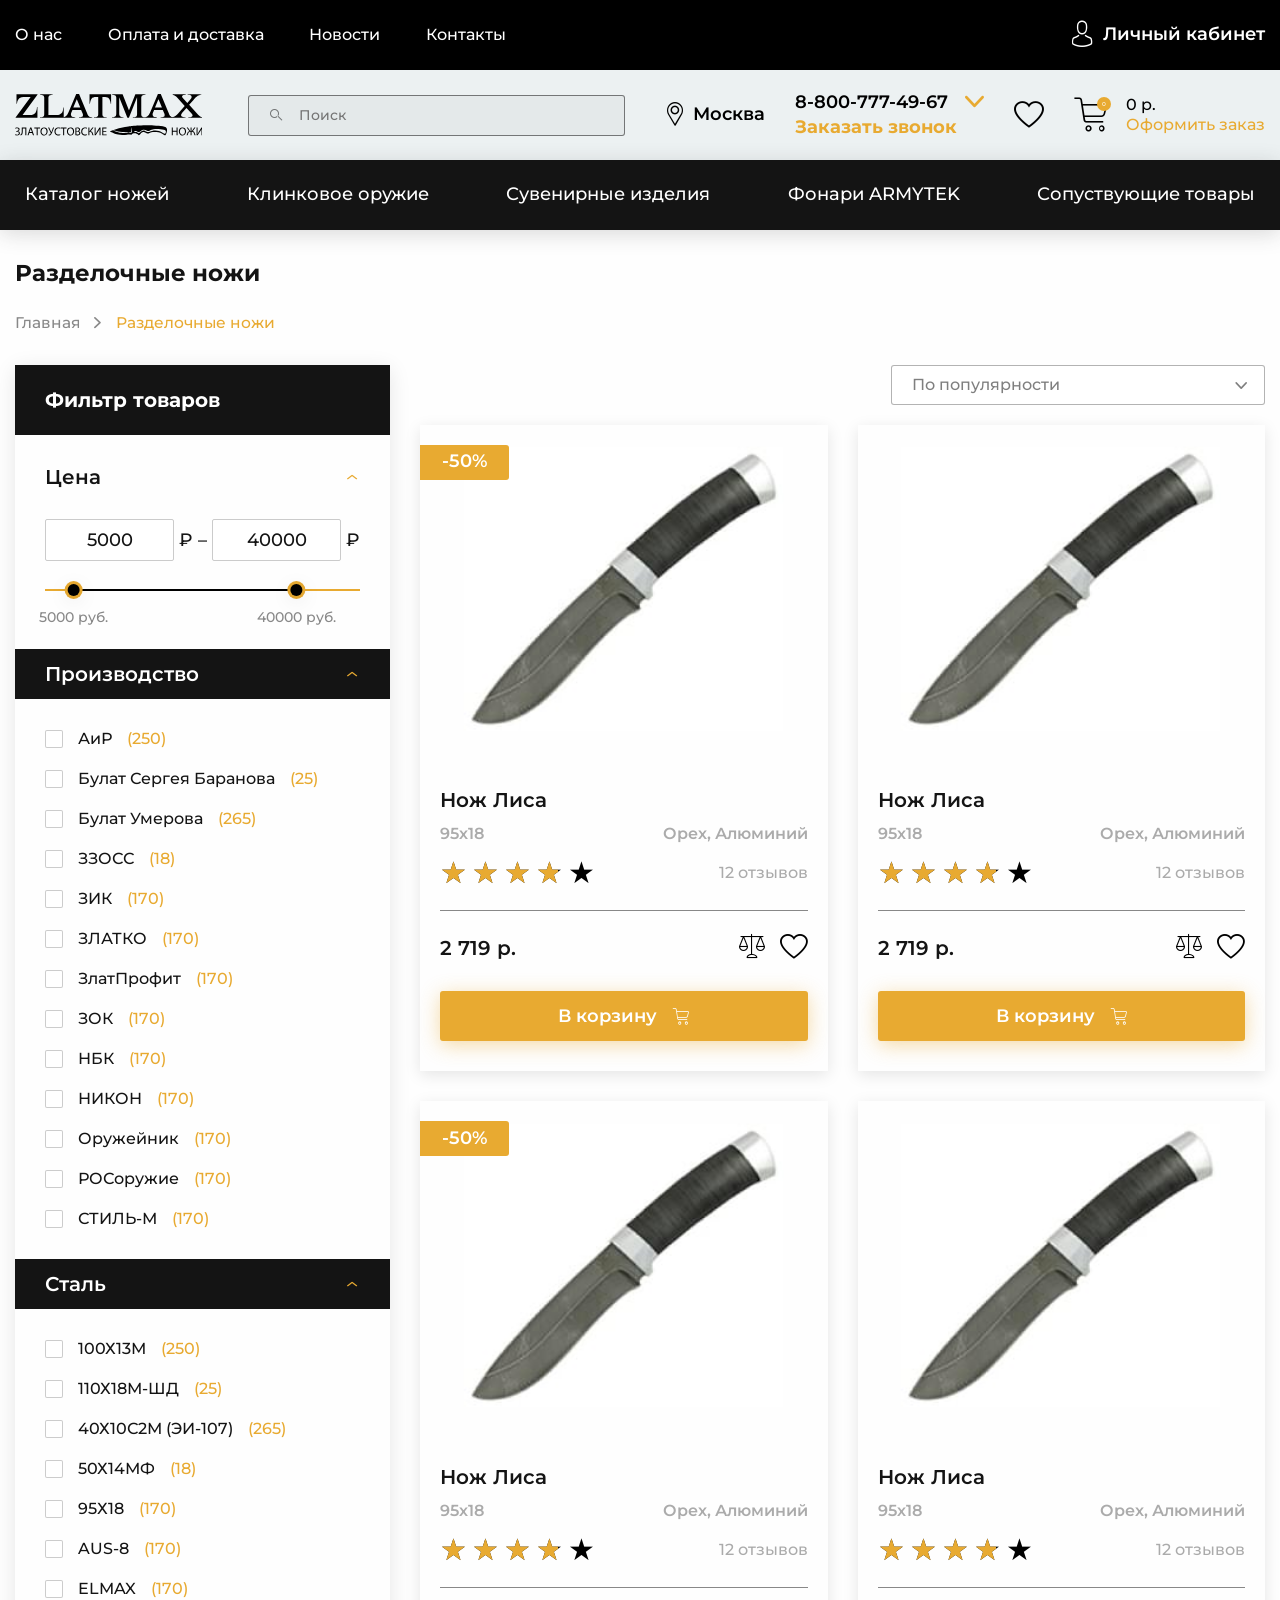
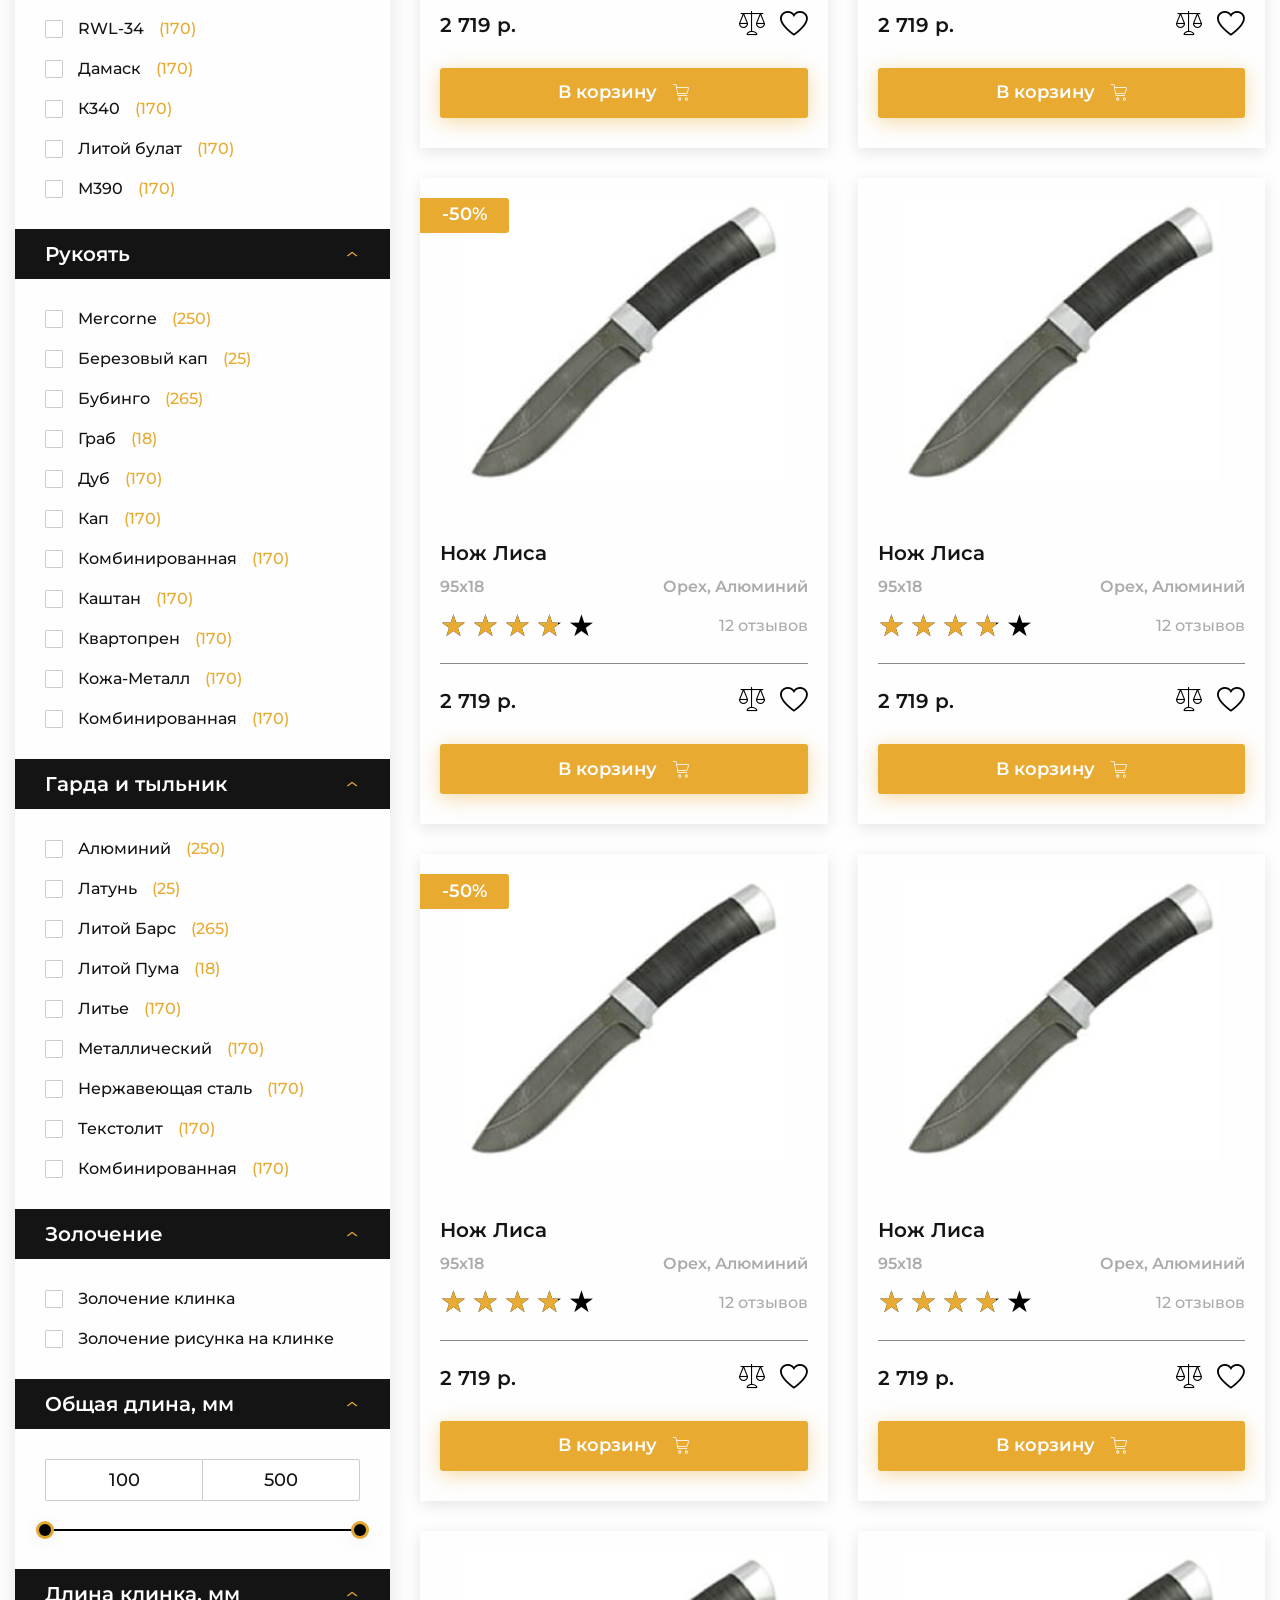
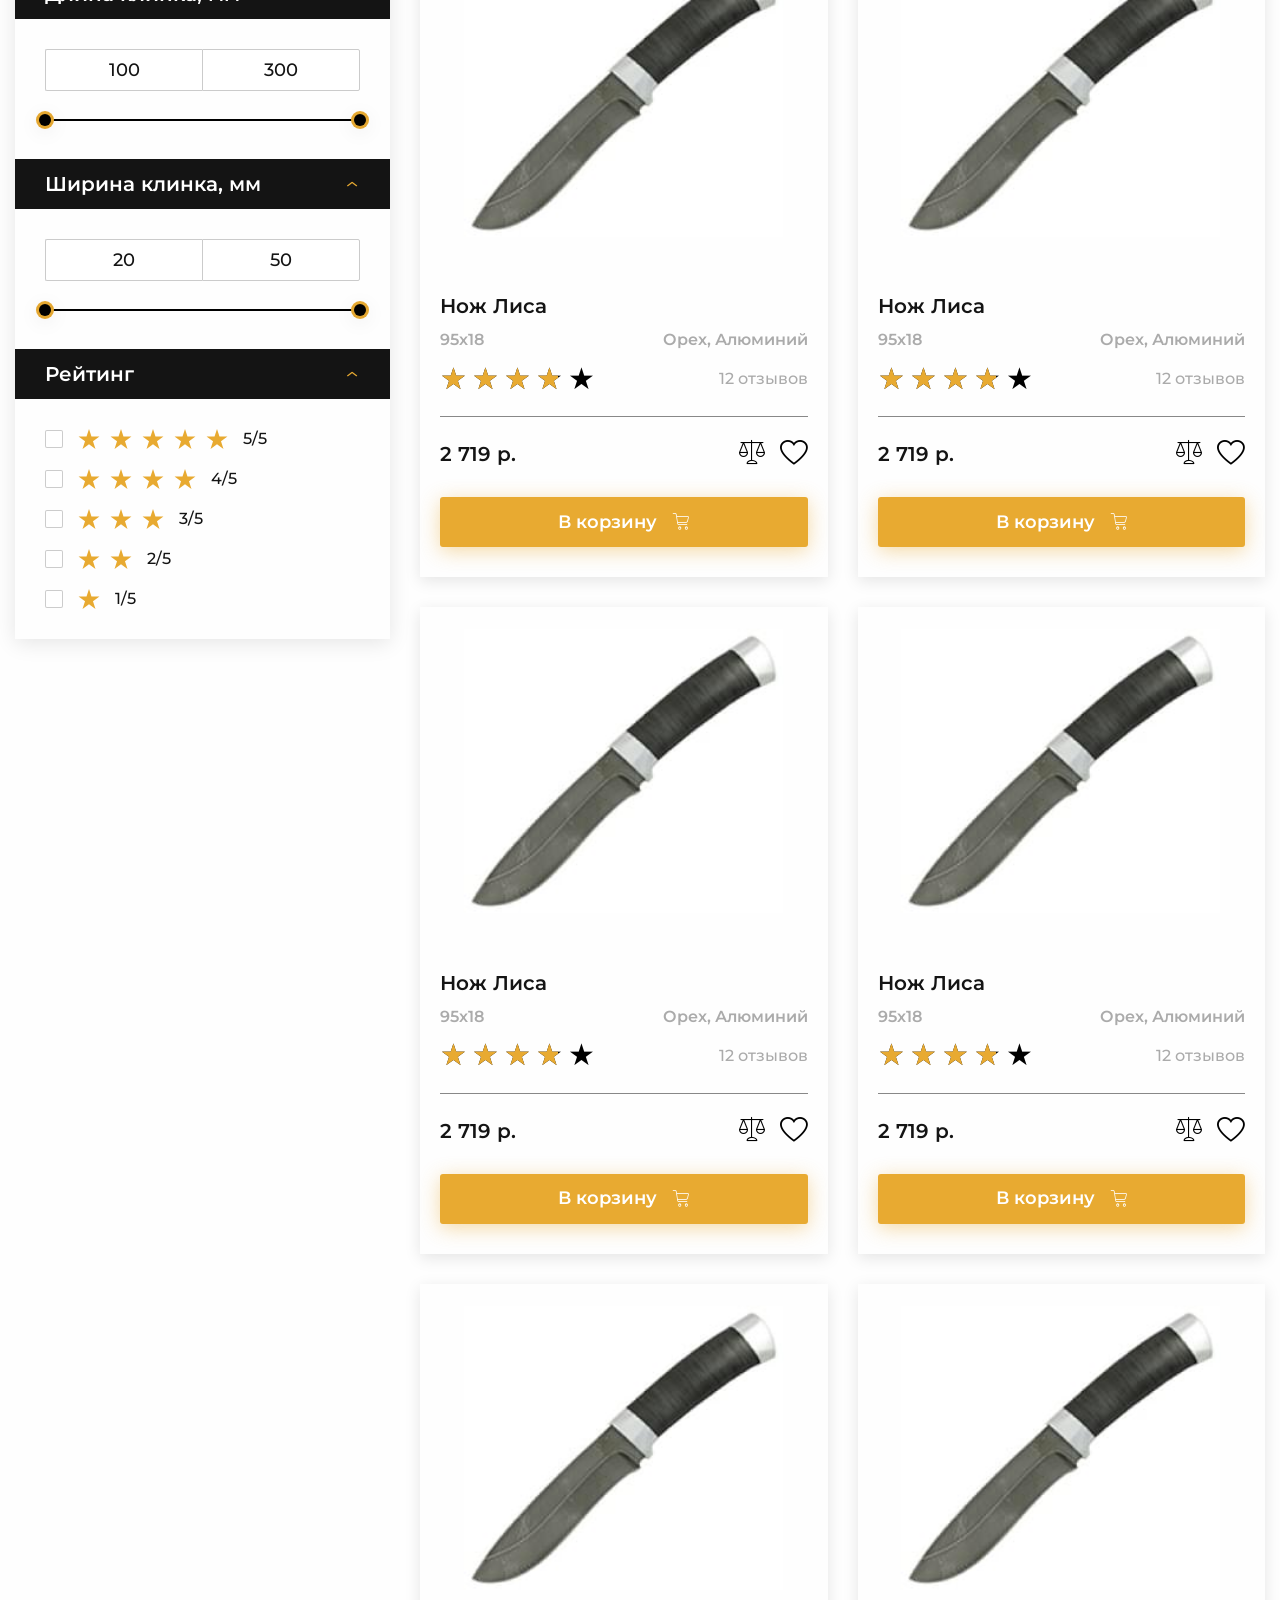
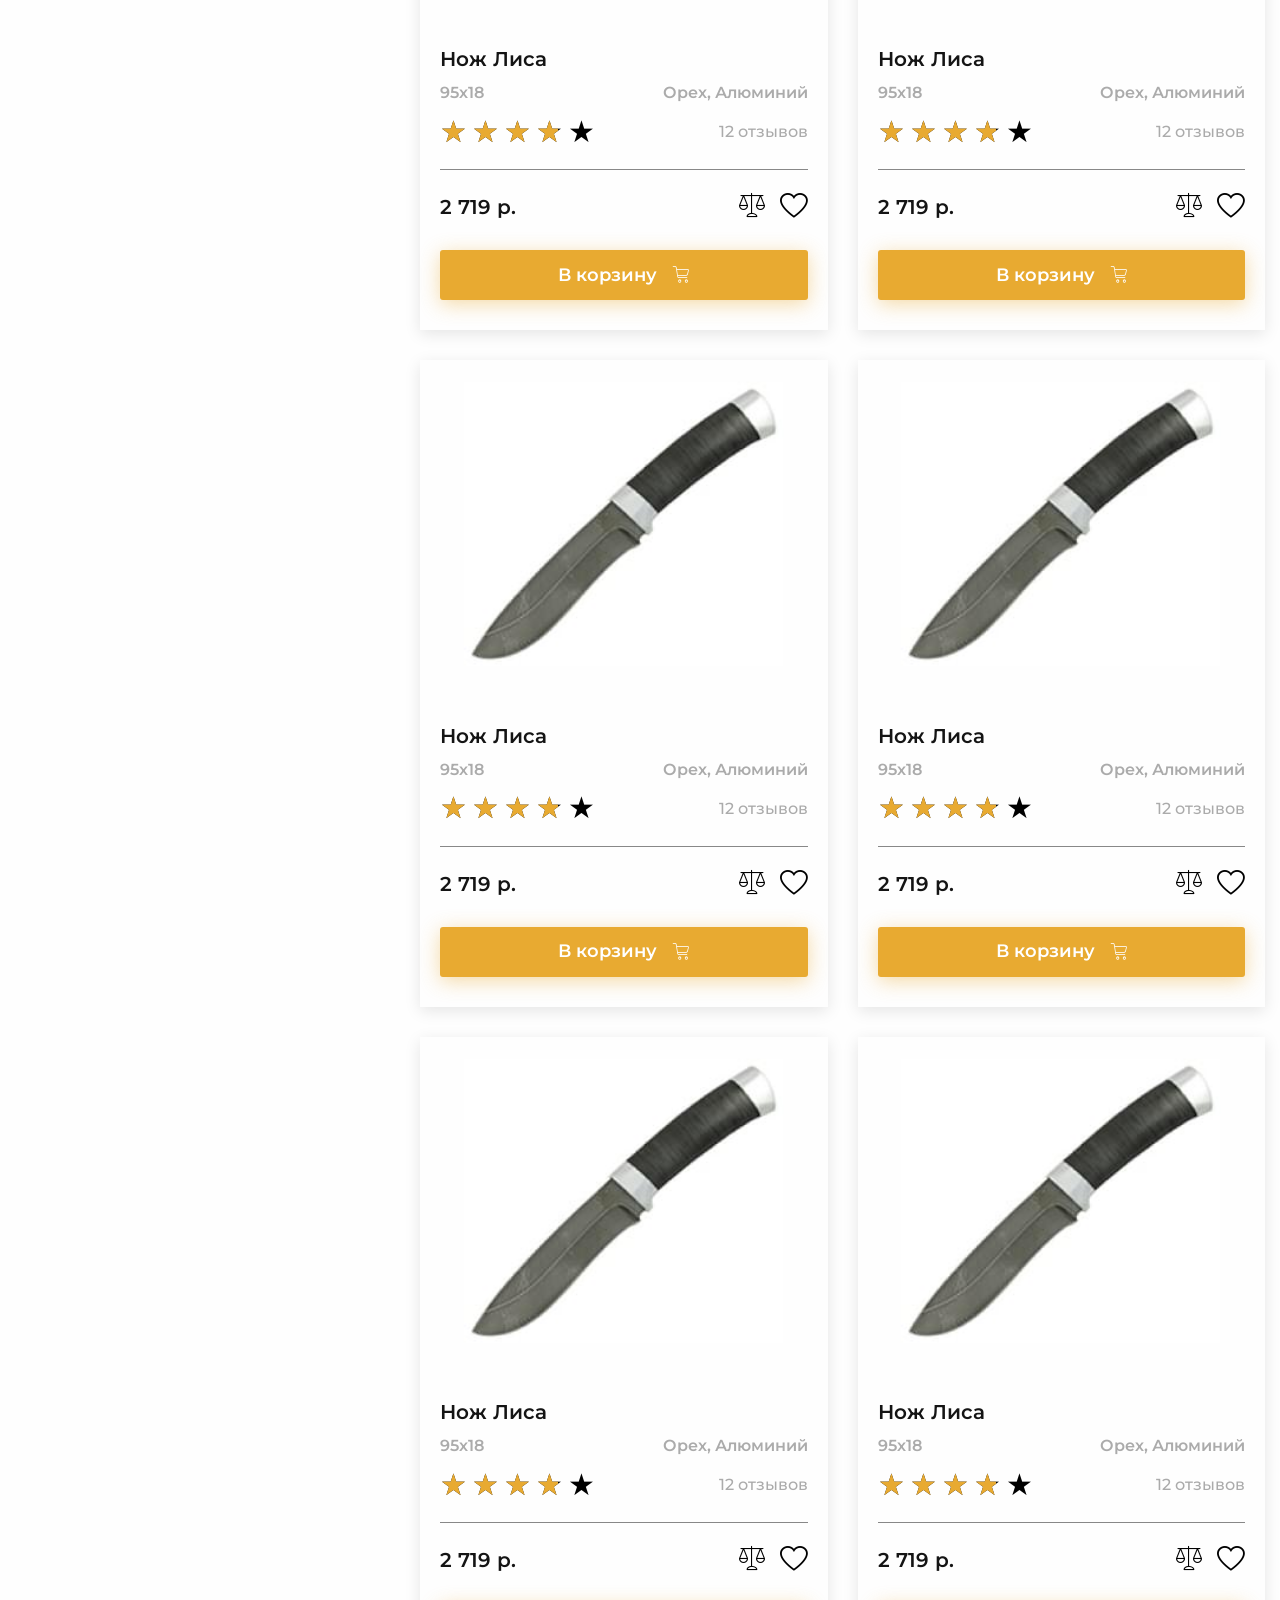
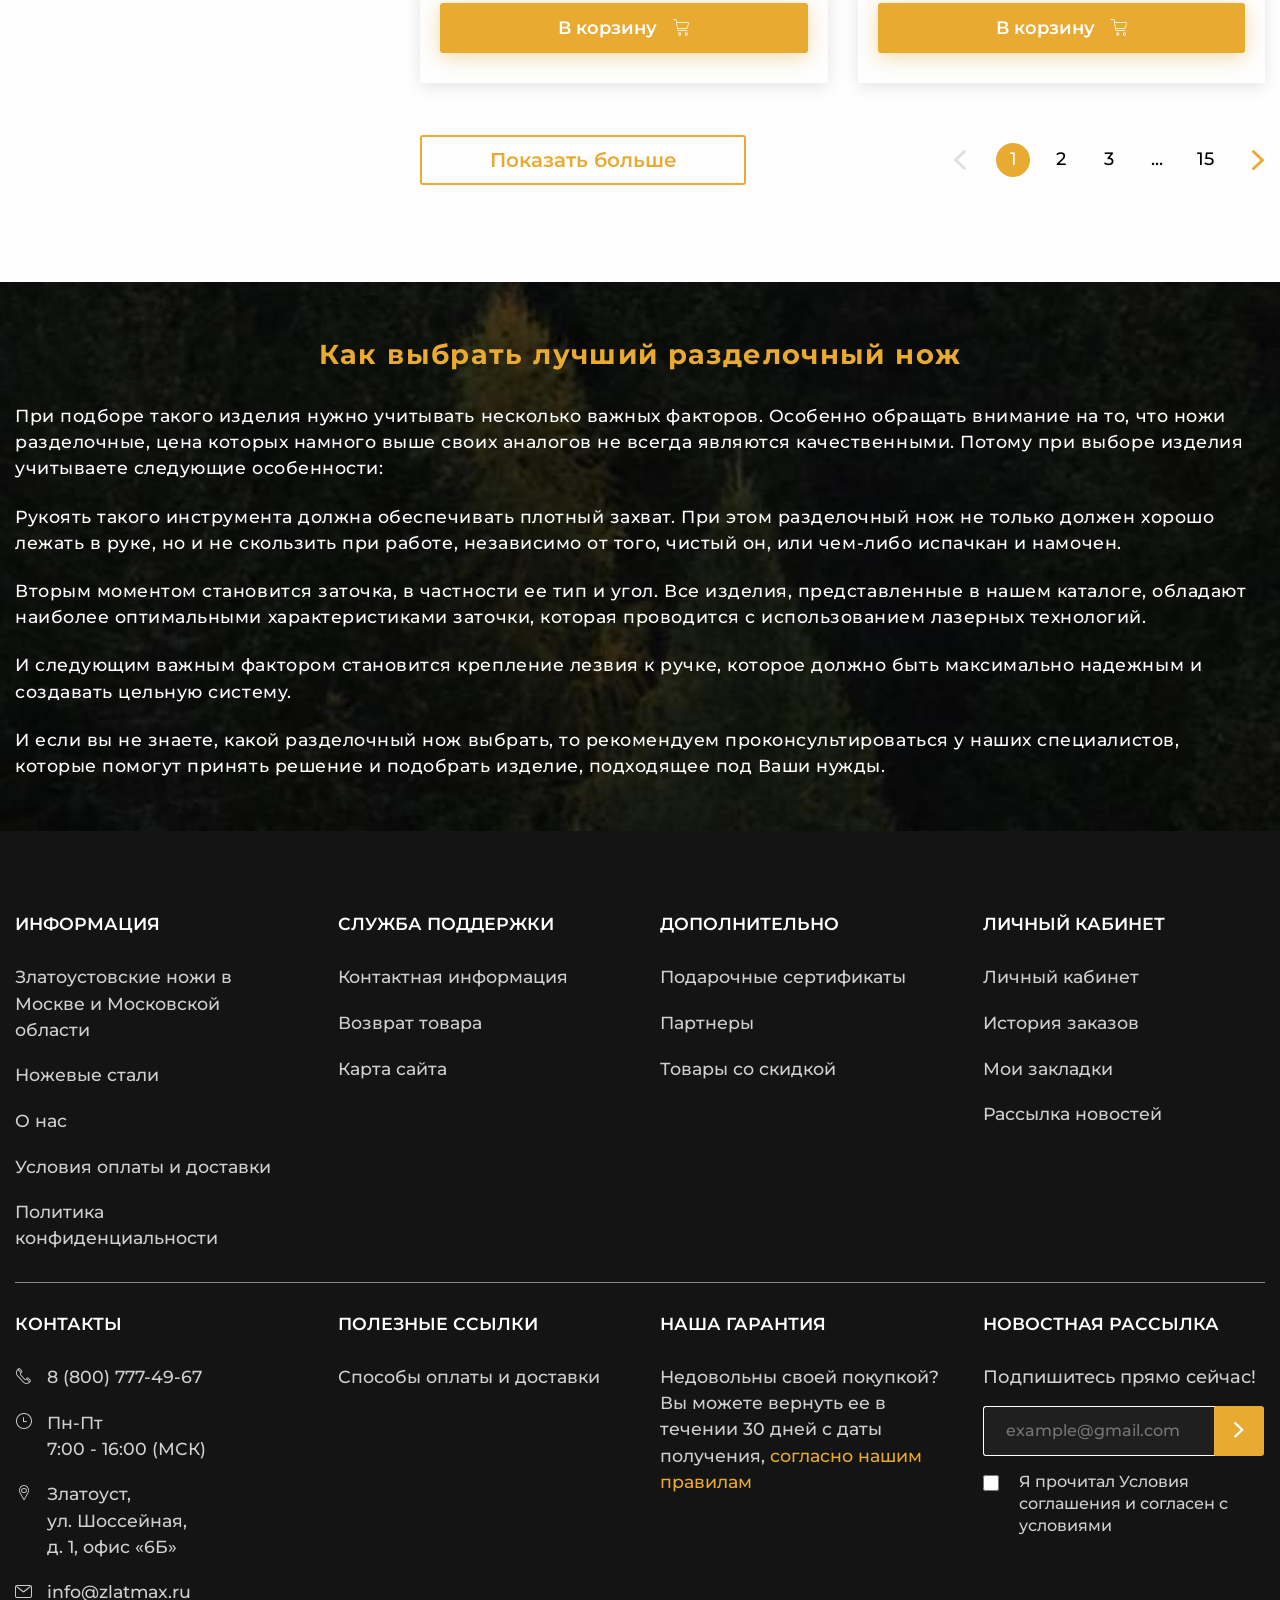
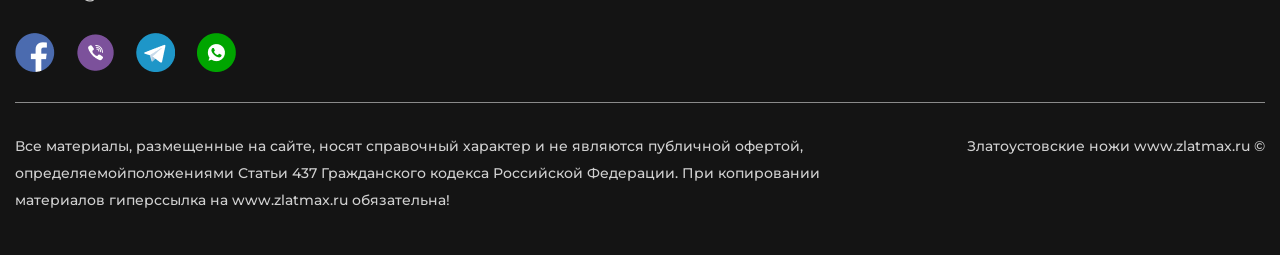
==== commit 5e9d161d: "change html, css. js (popups)" ====
--- a/catalog.html
+++ b/catalog.html
@@ -4,7 +4,7 @@
 	<meta charset="UTF-8">
 	<meta http-equiv="X-UA-Compatible" content="IE=edge">
 	<meta name="viewport" content="width=device-width, initial-scale=1.0">
-	<link rel="stylesheet" href="css/style.min.css?_v=20230619093350">
+	<link rel="stylesheet" href="css/style.min.css">
 	<link rel="apple-touch-icon" sizes="180x180" href="/files/favicon/apple-touch-icon.png">
 	<link rel="icon" type="image/png" sizes="32x32" href="/files/favicon/favicon-32x32.png">
 	<link rel="icon" type="image/png" sizes="16x16" href="/files/favicon/favicon-16x16.png">
@@ -923,7 +923,7 @@
 									<div class="product-card__sale">-50%</div>
 									<a href="#!" class="product-card__image">
 										<span class="product-card__image-wrap-bg-contain">
-											<picture><source srcset="img/product-card/image.webp" type="image/webp"><img src="img/product-card/image.jpg" alt="Нож Лиса"></picture>
+											<img src="img/product-card/image.jpg" alt="Нож Лиса">
 										</span>
 									</a>
 									<div class="product-card__body">
@@ -965,7 +965,7 @@
 								<article class="product-card">
 									<a href="#!" class="product-card__image">
 										<span class="product-card__image-wrap-bg-contain">
-											<picture><source srcset="img/product-card/image.webp" type="image/webp"><img src="img/product-card/image.jpg" alt="Нож Лиса"></picture>
+											<img src="img/product-card/image.jpg" alt="Нож Лиса">
 										</span>
 									</a>
 									<div class="product-card__body">
@@ -1008,7 +1008,7 @@
 									<div class="product-card__sale">-50%</div>
 									<a href="#!" class="product-card__image">
 										<span class="product-card__image-wrap-bg-contain">
-											<picture><source srcset="img/product-card/image.webp" type="image/webp"><img src="img/product-card/image.jpg" alt="Нож Лиса"></picture>
+											<img src="img/product-card/image.jpg" alt="Нож Лиса">
 										</span>
 									</a>
 									<div class="product-card__body">
@@ -1050,7 +1050,7 @@
 								<article class="product-card">
 									<a href="#!" class="product-card__image">
 										<span class="product-card__image-wrap-bg-contain">
-											<picture><source srcset="img/product-card/image.webp" type="image/webp"><img src="img/product-card/image.jpg" alt="Нож Лиса"></picture>
+											<img src="img/product-card/image.jpg" alt="Нож Лиса">
 										</span>
 									</a>
 									<div class="product-card__body">
@@ -1093,7 +1093,7 @@
 									<div class="product-card__sale">-50%</div>
 									<a href="#!" class="product-card__image">
 										<span class="product-card__image-wrap-bg-contain">
-											<picture><source srcset="img/product-card/image.webp" type="image/webp"><img src="img/product-card/image.jpg" alt="Нож Лиса"></picture>
+											<img src="img/product-card/image.jpg" alt="Нож Лиса">
 										</span>
 									</a>
 									<div class="product-card__body">
@@ -1135,7 +1135,7 @@
 								<article class="product-card">
 									<a href="#!" class="product-card__image">
 										<span class="product-card__image-wrap-bg-contain">
-											<picture><source srcset="img/product-card/image.webp" type="image/webp"><img src="img/product-card/image.jpg" alt="Нож Лиса"></picture>
+											<img src="img/product-card/image.jpg" alt="Нож Лиса">
 										</span>
 									</a>
 									<div class="product-card__body">
@@ -1178,7 +1178,7 @@
 									<div class="product-card__sale">-50%</div>
 									<a href="#!" class="product-card__image">
 										<span class="product-card__image-wrap-bg-contain">
-											<picture><source srcset="img/product-card/image.webp" type="image/webp"><img src="img/product-card/image.jpg" alt="Нож Лиса"></picture>
+											<img src="img/product-card/image.jpg" alt="Нож Лиса">
 										</span>
 									</a>
 									<div class="product-card__body">
@@ -1220,7 +1220,7 @@
 								<article class="product-card">
 									<a href="#!" class="product-card__image">
 										<span class="product-card__image-wrap-bg-contain">
-											<picture><source srcset="img/product-card/image.webp" type="image/webp"><img src="img/product-card/image.jpg" alt="Нож Лиса"></picture>
+											<img src="img/product-card/image.jpg" alt="Нож Лиса">
 										</span>
 									</a>
 									<div class="product-card__body">
@@ -1262,7 +1262,7 @@
 								<article class="product-card">
 									<a href="#!" class="product-card__image">
 										<span class="product-card__image-wrap-bg-contain">
-											<picture><source srcset="img/product-card/image.webp" type="image/webp"><img src="img/product-card/image.jpg" alt="Нож Лиса"></picture>
+											<img src="img/product-card/image.jpg" alt="Нож Лиса">
 										</span>
 									</a>
 									<div class="product-card__body">
@@ -1304,7 +1304,7 @@
 								<article class="product-card">
 									<a href="#!" class="product-card__image">
 										<span class="product-card__image-wrap-bg-contain">
-											<picture><source srcset="img/product-card/image.webp" type="image/webp"><img src="img/product-card/image.jpg" alt="Нож Лиса"></picture>
+											<img src="img/product-card/image.jpg" alt="Нож Лиса">
 										</span>
 									</a>
 									<div class="product-card__body">
@@ -1346,7 +1346,7 @@
 								<article class="product-card">
 									<a href="#!" class="product-card__image">
 										<span class="product-card__image-wrap-bg-contain">
-											<picture><source srcset="img/product-card/image.webp" type="image/webp"><img src="img/product-card/image.jpg" alt="Нож Лиса"></picture>
+											<img src="img/product-card/image.jpg" alt="Нож Лиса">
 										</span>
 									</a>
 									<div class="product-card__body">
@@ -1388,7 +1388,7 @@
 								<article class="product-card">
 									<a href="#!" class="product-card__image">
 										<span class="product-card__image-wrap-bg-contain">
-											<picture><source srcset="img/product-card/image.webp" type="image/webp"><img src="img/product-card/image.jpg" alt="Нож Лиса"></picture>
+											<img src="img/product-card/image.jpg" alt="Нож Лиса">
 										</span>
 									</a>
 									<div class="product-card__body">
@@ -1430,7 +1430,7 @@
 								<article class="product-card">
 									<a href="#!" class="product-card__image">
 										<span class="product-card__image-wrap-bg-contain">
-											<picture><source srcset="img/product-card/image.webp" type="image/webp"><img src="img/product-card/image.jpg" alt="Нож Лиса"></picture>
+											<img src="img/product-card/image.jpg" alt="Нож Лиса">
 										</span>
 									</a>
 									<div class="product-card__body">
@@ -1472,7 +1472,7 @@
 								<article class="product-card">
 									<a href="#!" class="product-card__image">
 										<span class="product-card__image-wrap-bg-contain">
-											<picture><source srcset="img/product-card/image.webp" type="image/webp"><img src="img/product-card/image.jpg" alt="Нож Лиса"></picture>
+											<img src="img/product-card/image.jpg" alt="Нож Лиса">
 										</span>
 									</a>
 									<div class="product-card__body">
@@ -1514,7 +1514,7 @@
 								<article class="product-card">
 									<a href="#!" class="product-card__image">
 										<span class="product-card__image-wrap-bg-contain">
-											<picture><source srcset="img/product-card/image.webp" type="image/webp"><img src="img/product-card/image.jpg" alt="Нож Лиса"></picture>
+											<img src="img/product-card/image.jpg" alt="Нож Лиса">
 										</span>
 									</a>
 									<div class="product-card__body">
@@ -1556,7 +1556,7 @@
 								<article class="product-card">
 									<a href="#!" class="product-card__image">
 										<span class="product-card__image-wrap-bg-contain">
-											<picture><source srcset="img/product-card/image.webp" type="image/webp"><img src="img/product-card/image.jpg" alt="Нож Лиса"></picture>
+											<img src="img/product-card/image.jpg" alt="Нож Лиса">
 										</span>
 									</a>
 									<div class="product-card__body">
@@ -1598,7 +1598,7 @@
 								<article class="product-card">
 									<a href="#!" class="product-card__image">
 										<span class="product-card__image-wrap-bg-contain">
-											<picture><source srcset="img/product-card/image.webp" type="image/webp"><img src="img/product-card/image.jpg" alt="Нож Лиса"></picture>
+											<img src="img/product-card/image.jpg" alt="Нож Лиса">
 										</span>
 									</a>
 									<div class="product-card__body">
@@ -1640,7 +1640,7 @@
 								<article class="product-card">
 									<a href="#!" class="product-card__image">
 										<span class="product-card__image-wrap-bg-contain">
-											<picture><source srcset="img/product-card/image.webp" type="image/webp"><img src="img/product-card/image.jpg" alt="Нож Лиса"></picture>
+											<img src="img/product-card/image.jpg" alt="Нож Лиса">
 										</span>
 									</a>
 									<div class="product-card__body">
@@ -1964,7 +1964,7 @@
 	</div>
 </div>
 	</div>
-	<script src="js/app.min.js?_v=20230619093350"></script>
+	<script src="js/app.min.js"></script>
 </body>
 
 </html>
--- a/css/style.min.css
+++ b/css/style.min.css
@@ -1 +1,6299 @@
-@charset "UTF-8";*,::after,::before{padding:0;margin:0;border:0;-webkit-box-sizing:border-box;box-sizing:border-box}a{text-decoration:none;color:inherit}li,ol,ul{list-style:none}img{vertical-align:top}h1,h2,h3,h4,h5,h6{font-weight:inherit;font-size:inherit}button,input,textarea{font-weight:inherit;font-size:inherit;color:inherit;font-family:inherit}button{cursor:pointer;background-color:inherit}body,html{height:100%;line-height:1;overflow-wrap:break-word}img{max-width:100%}@font-face{font-family:iconfont;font-display:swap;src:url(../fonts/iconfont.woff2) format("woff2"),url(../fonts/iconfont.woff) format("woff");font-weight:400;font-style:normal;font-display:block}@font-face{font-family:iconsfont;font-display:swap;src:url(../fonts/iconsfont.woff2) format("woff2"),url(../fonts/iconsfont.woff) format("woff");font-weight:400;font-style:normal}@font-face{font-family:Montserrat;font-display:swap;src:url(../fonts/Montserrat-Bold.woff2) format("woff2"),url(../fonts/Montserrat-Bold.woff) format("woff");font-weight:700;font-style:normal}@font-face{font-family:Montserrat;font-display:swap;src:url(../fonts/Montserrat-Medium.woff2) format("woff2"),url(../fonts/Montserrat-Medium.woff) format("woff");font-weight:500;font-style:normal}@font-face{font-family:Montserrat;font-display:swap;src:url(../fonts/Montserrat-SemiBold.woff2) format("woff2"),url(../fonts/Montserrat-SemiBold.woff) format("woff");font-weight:600;font-style:normal}[class*=" icon-"]::before,[class^=icon-]::before{font-family:iconfont!important;speak:never;font-style:normal;font-weight:400;font-variant:normal;text-transform:none;line-height:1;-webkit-font-smoothing:antialiased;-moz-osx-font-smoothing:grayscale}.icon-arrow-more:before{content:"\e90e"}.icon-arrow-spoller:before{content:"\e90c"}.icon-arrow-left:before{content:"\e90a"}.icon-arrow-down:before{content:"\e900"}.icon-arrow-right:before{content:"\e901"}.icon-cart:before{content:"\e902"}.icon-clock:before{content:"\e903"}.icon-compare:before{content:"\e904"}.icon-email:before{content:"\e905"}.icon-favorite:before{content:"\e906"}.icon-location:before{content:"\e907"}.icon-logo:before{content:"\e908"}.icon-phone:before{content:"\e909"}.icon-search:before{content:"\e90b"}.icon-user:before{content:"\e90d"}body{min-width:20rem;background-color:#fff;color:#000;font-size:1.125rem;font-family:Montserrat,sans-serif;font-weight:500}body._lock{overflow:hidden;-ms-touch-action:none;touch-action:none}.wrapper{min-height:100%;display:-webkit-box;display:-ms-flexbox;display:flex;-webkit-box-orient:vertical;-webkit-box-direction:normal;-ms-flex-direction:column;flex-direction:column;overflow:hidden}.wrapper>main{-webkit-box-flex:1;-ms-flex:1 1 auto;flex:1 1 auto}.wrapper>*{min-width:0}[class*=__container]{max-width:101.25rem;padding:0 .9375rem;margin:0 auto}[class*=_visually-hidden]{position:absolute;width:1px;height:1px;margin:-1px;padding:0;border:0;white-space:nowrap;-webkit-clip-path:inset(100%);clip-path:inset(100%);clip:rect(0,0,0,0);overflow:hidden}[class*=-ibg]{display:block;width:100%;position:relative;padding-bottom:0}[class*=-ibg]>img{position:absolute;top:50%;left:50%;-webkit-transform:translate(-50%,-50%);-ms-transform:translate(-50%,-50%);transform:translate(-50%,-50%);max-height:100%;width:100%;-o-object-fit:cover;object-fit:cover}[class*=-bg-contain]{display:block;width:100%;position:relative;padding-bottom:0}[class*=-bg-contain]>img{position:absolute;top:50%;left:50%;-webkit-transform:translate(-50%,-50%);-ms-transform:translate(-50%,-50%);transform:translate(-50%,-50%);max-height:100%;width:100%;-o-object-fit:contain;object-fit:contain}[class*=-ibg-fix]{display:block;width:100%;position:relative;padding-bottom:0}[class*=-ibg-fix]>img{position:absolute;top:50%;left:50%;-webkit-transform:translate(-50%,-50%);-ms-transform:translate(-50%,-50%);transform:translate(-50%,-50%);max-height:100%}[class*=__image-wrap-bg]{display:block;width:100%;position:relative;padding-bottom:0}[class*=__image-wrap-bg]>img{position:absolute;top:50%;left:50%;-webkit-transform:translate(-50%,-50%);-ms-transform:translate(-50%,-50%);transform:translate(-50%,-50%);max-height:100%;width:100%;-o-object-fit:cover;object-fit:cover}[class*=__image-wrap-bg-contain]{display:block;width:100%;position:relative;padding-bottom:0}[class*=__image-wrap-bg-contain]>img{position:absolute;top:50%;left:50%;-webkit-transform:translate(-50%,-50%);-ms-transform:translate(-50%,-50%);transform:translate(-50%,-50%);max-height:100%;width:100%;-o-object-fit:contain;object-fit:contain}[class*=__image-wrap-fix]{display:block;width:100%;position:relative;padding-bottom:0}[class*=__image-wrap-fix]>img{position:absolute;top:50%;left:50%;-webkit-transform:translate(-50%,-50%);-ms-transform:translate(-50%,-50%);transform:translate(-50%,-50%);max-height:100%}.menu-icon__button{display:none}.button{display:-webkit-inline-box;display:-ms-inline-flexbox;display:inline-flex;-webkit-box-pack:center;-ms-flex-pack:center;justify-content:center;-webkit-box-align:center;-ms-flex-align:center;align-items:center;padding:.5rem 3rem;font-weight:600;color:#fff;font-size:1.125rem;line-height:160%;text-align:center;min-height:3.125rem;background:#e8aa31;-webkit-box-shadow:0 .25rem 1.25rem rgba(232,170,49,.43);box-shadow:0 .25rem 1.25rem rgba(232,170,49,.43);-webkit-transition:-webkit-box-shadow .3s ease 0s;transition:-webkit-box-shadow .3s ease 0s;-o-transition:box-shadow .3s ease 0s;transition:box-shadow .3s ease 0s;transition:box-shadow .3s ease 0s,-webkit-box-shadow .3s ease 0s;border-radius:.1875rem}.button_bold{padding:.5rem 3.25rem;font-size:1.25rem}.button_border{background-color:#fefefe;-webkit-box-shadow:none;box-shadow:none;border:.125rem solid #e8aa31;padding:.4375rem 3.1875rem;width:100%;max-width:20.375rem;color:#e8aa31;-webkit-transition:all .3s ease 0s;-o-transition:all .3s ease 0s;transition:all .3s ease 0s}.button_black{background:#000;-webkit-box-shadow:0 .25rem 1.25rem rgba(0,0,0,.25);box-shadow:0 .25rem 1.25rem rgba(0,0,0,.25)}._input-error{color:red!important;-webkit-box-shadow:inset 0 0 .4375rem red!important;box-shadow:inset 0 0 .4375rem red!important}._form-error{display:block!important;opacity:0}.footer-subscribe__line{position:relative}._form-error{line-height:1;font-size:.9em;-webkit-user-select:none;-moz-user-select:none;-ms-user-select:none;user-select:none;pointer-events:none;position:absolute;text-align:center;min-width:3em;max-width:21em;white-space:nowrap;-o-text-overflow:ellipsis;text-overflow:ellipsis;padding:1ch 1.5ch;border-radius:.3ch;-webkit-box-shadow:0 .5em 2em -.4em rgba(0,0,0,.35);box-shadow:0 .5em 2em -.4em rgba(0,0,0,.35);background:#fff;color:red;z-index:1000;bottom:calc(100% + .5rem);left:30%;-webkit-transform:translate(-50%,.5em);-ms-transform:translate(-50%,.5em);transform:translate(-50%,.5em)}._form-error::before{content:"";position:absolute;border:.5rem solid transparent;z-index:1001}._form-error::before{top:100%;border-bottom-width:0;border-top-color:#fff;left:50%;-webkit-transform:translate(-50%,0);-ms-transform:translate(-50%,0);transform:translate(-50%,0)}._form-error{-webkit-animation:tooltip-vert .3s ease-out forwards;animation:tooltip-vert .3s ease-out forwards}._form-error::before{-webkit-animation:tooltip-before-vert .3s ease-out forwards;animation:tooltip-before-vert .3s ease-out forwards}@-webkit-keyframes tooltip-vert{to{opacity:.9;-webkit-transform:translate(-50%,0);transform:translate(-50%,0)}}@keyframes tooltip-vert{to{opacity:.9;-webkit-transform:translate(-50%,0);transform:translate(-50%,0)}}@-webkit-keyframes tooltip-before-vert{to{-webkit-transform:translate(-50%,0);transform:translate(-50%,0)}}@keyframes tooltip-before-vert{to{-webkit-transform:translate(-50%,0);transform:translate(-50%,0)}}.select{width:100%;height:2.5rem;display:-webkit-box;display:-ms-flexbox;display:flex;-webkit-box-align:center;-ms-flex-align:center;align-items:center}.select .select__label{display:-webkit-box;display:-ms-flexbox;display:flex;-webkit-box-align:center;-ms-flex-align:center;align-items:center;-webkit-box-pack:center;-ms-flex-pack:center;justify-content:center;height:100%}.select .select__wrapper{position:relative;width:100%;height:100%;display:-webkit-box;display:-ms-flexbox;display:flex}.select .select-custom{width:100%;height:100%;font-family:inherit;color:inherit;font-size:inherit;line-height:inherit}.select .select-custom__body,.select .select-custom__header{border:.0625rem solid rgba(0,0,0,.2);border-radius:.1875rem}.select .select-custom__header,.select .select-custom__option{padding-left:.9375rem;padding-right:.9375rem}.select .select-custom__header{width:100%;height:100%;display:-webkit-box;display:-ms-flexbox;display:flex;-webkit-box-align:center;-ms-flex-align:center;align-items:center;-webkit-box-pack:justify;-ms-flex-pack:justify;justify-content:space-between;background-color:#fff;-webkit-transition:all .3s ease 0s;-o-transition:all .3s ease 0s;transition:all .3s ease 0s;cursor:default;overflow:hidden}.select .header-select__text{display:-webkit-box;display:-ms-flexbox;display:flex;-webkit-box-align:center;-ms-flex-align:center;align-items:center;-webkit-box-pack:start;-ms-flex-pack:start;justify-content:flex-start;-webkit-box-flex:1;-ms-flex-positive:1;flex-grow:1;height:100%;padding-right:.625rem}.select .header-select__icon{display:-webkit-box;display:-ms-flexbox;display:flex;-webkit-box-align:center;-ms-flex-align:center;align-items:center;-webkit-box-pack:center;-ms-flex-pack:center;justify-content:center}.select .header-select__icon::after{-webkit-transition:-webkit-transform .2s ease 0s;transition:-webkit-transform .2s ease 0s;-o-transition:transform .2s ease 0s;transition:transform .2s ease 0s;transition:transform .2s ease 0s,-webkit-transform .2s ease 0s}.select .select-custom__body{position:absolute;top:100%;left:0;width:100%;overflow:hidden;background-color:#fff;z-index:100}.select .select-custom__option{display:-webkit-box;display:-ms-flexbox;display:flex;-webkit-box-align:center;-ms-flex-align:center;align-items:center;min-height:2rem;-webkit-transition:all .2s ease 0s;-o-transition:all .2s ease 0s;transition:all .2s ease 0s}.select .select-custom__option._hidden{display:none}.select .select-custom__header:focus,.select .select-custom__header:hover{-webkit-box-shadow:0 0 .4375rem rgba(0,0,0,.25);box-shadow:0 0 .4375rem rgba(0,0,0,.25);outline:0}.select .select-custom._select-active .select-custom__header{border-radius:.1875rem .1875rem 0 0;-webkit-box-shadow:0 .3125rem .4375rem rgba(0,0,0,.25);box-shadow:0 .3125rem .4375rem rgba(0,0,0,.25);outline:0}.select .select-custom._select-active .header-select__text{border-bottom-left-radius:0;border-bottom-right-radius:0}.select .select-custom._select-active .select-custom__body{-webkit-box-shadow:0 .3125rem .4375rem rgba(0,0,0,.25);box-shadow:0 .3125rem .4375rem rgba(0,0,0,.25);border-radius:0 0 .1875rem .1875rem;border-top:none}.select .select-custom__option._option-active{color:#e8aa31}.select .select-custom__option._option-hover,.select .select-custom__option:focus{background-color:rgba(0,0,0,.1);color:rgba(0,0,0,.9);cursor:default;outline:0}.checkbox{display:-webkit-box;display:-ms-flexbox;display:flex;-webkit-box-align:center;-ms-flex-align:center;align-items:center;color:inherit;font-size:1rem;line-height:125%}.checkbox:not(:last-child){margin-bottom:1.25em}.checkbox__input{display:none}.checkbox__label{display:-webkit-box;display:-ms-flexbox;display:flex;width:100%;-webkit-box-align:center;-ms-flex-align:center;align-items:center;gap:.9375em;position:relative;cursor:pointer}.checkbox__label::before{content:"";height:1.125rem;-webkit-box-flex:0;-ms-flex:0 0 1.125rem;flex:0 0 1.125rem;-ms-flex-item-align:start;align-self:flex-start;-webkit-transform:translateY(.0625em);-ms-transform:translateY(.0625em);transform:translateY(.0625em);background-color:#fff;border-radius:.125rem;border:.0625rem solid rgba(0,0,0,.2)}.checkbox__label::after{content:"";position:absolute;width:.75rem;height:.75rem;left:.1875rem;top:.1875rem;-webkit-transform:translateY(.0625em) scale(0);-ms-transform:translateY(.0625em) scale(0);transform:translateY(.0625em) scale(0);border-radius:.0625rem;background-color:#e8aa31;-webkit-transition:-webkit-transform .3s ease 0s;transition:-webkit-transform .3s ease 0s;-o-transition:transform .3s ease 0s;transition:transform .3s ease 0s;transition:transform .3s ease 0s,-webkit-transform .3s ease 0s}.checkbox__input:checked+.checkbox__label::before{border:.0625rem solid #e8aa31}.checkbox__input:checked+.checkbox__label::after{-webkit-transform:translateY(.0625em) scale(1);-ms-transform:translateY(.0625em) scale(1);transform:translateY(.0625em) scale(1)}.checkbox__text{display:-webkit-box;display:-ms-flexbox;display:flex;-webkit-box-align:start;-ms-flex-align:start;align-items:flex-start;gap:.9375em}.checkbox__text small{color:#e8aa31;font-size:1em}.quantity{height:3.125rem;display:-webkit-box;display:-ms-flexbox;display:flex;-webkit-box-align:center;-ms-flex-align:center;align-items:center;-webkit-box-pack:center;-ms-flex-pack:center;justify-content:center;border-radius:.1875rem;overflow:hidden;font-size:1.5rem}.quantity__button{width:3.125rem;height:100%;background-color:#141414;color:#fff}.quantity__input{width:3.125rem;height:100%}.quantity__input input{width:100%;height:100%;background:rgba(210,210,210,.07);font-size:1.125rem;color:#000;text-align:center;-webkit-transition:-webkit-box-shadow .2s ease 0s;transition:-webkit-box-shadow .2s ease 0s;-o-transition:box-shadow .2s ease 0s;transition:box-shadow .2s ease 0s;transition:box-shadow .2s ease 0s,-webkit-box-shadow .2s ease 0s}.quantity__input input:focus{outline:0;-webkit-box-shadow:inset 0 0 .4375rem rgba(0,0,0,.3);box-shadow:inset 0 0 .4375rem rgba(0,0,0,.3)}.rating{display:-webkit-inline-box;display:-ms-inline-flexbox;display:inline-flex;-webkit-box-align:center;-ms-flex-align:center;align-items:center;-ms-flex-wrap:wrap;flex-wrap:wrap;-webkit-column-gap:.625rem;-moz-column-gap:.625rem;column-gap:.625rem;-webkit-transition:opacity .3s ease 0s;-o-transition:opacity .3s ease 0s;transition:opacity .3s ease 0s;line-height:.75;font-size:1.875rem}.rating__body{position:relative;letter-spacing:.1666666667em}.rating__body::before{content:"★★★★★";display:block}.rating__active{position:absolute;top:0;left:0;width:0%;height:100%;overflow:hidden}.rating__active::before{content:"★★★★★";position:absolute;top:0;left:0;width:100%;height:100%;color:#e8aa31;display:-webkit-box;display:-ms-flexbox;display:flex}.rating__items{position:absolute;top:0;left:0;width:100%;height:100%;display:-webkit-box;display:-ms-flexbox;display:flex}.rating__item{-webkit-box-flex:0;-ms-flex:0 0 20%;flex:0 0 20%;height:100%;opacity:0}.rating__value{font-size:50%;line-height:1}.rating._rating_sending{opacity:.2}.rating_set .rating__active,.rating_set .rating__item{cursor:pointer}.rating__info{font-size:1rem;line-height:212.5%;color:#ababab}.close-css{position:absolute;right:0;top:0;width:1.5rem;height:1.5rem;cursor:pointer;z-index:1;top:.4375rem;right:.5625rem;background-color:transparent}.close-css::after,.close-css::before{position:absolute;left:.6875rem;top:.125rem;content:"";height:1.25rem;width:.125rem;background-color:#727272}.close-css::before{-webkit-transform:rotate(45deg);-ms-transform:rotate(45deg);transform:rotate(45deg)}.close-css::after{-webkit-transform:rotate(-45deg);-ms-transform:rotate(-45deg);transform:rotate(-45deg)}.close-css:hover::after,.close-css:hover::before{background-color:#000}.popup__body{position:fixed;top:0;left:0;width:100%;height:100%;z-index:9999999;opacity:0;visibility:hidden;background-color:rgba(0,0,0,.8);-webkit-transition:all .3s ease 0s;-o-transition:all .3s ease 0s;transition:all .3s ease 0s}.popup__body._popup-active{opacity:1;visibility:visible}.popup__window{position:absolute;top:50%;left:50%;-webkit-transform:translate(-50%,-50%);-ms-transform:translate(-50%,-50%);transform:translate(-50%,-50%);background-color:#fff;padding:1.25rem 1.5625rem;width:-webkit-max-content;width:-moz-max-content;width:max-content;max-width:90%;min-width:50%;border-radius:.3125rem;opacity:0;visibility:hidden;-webkit-transition:all .3s ease 0s;-o-transition:all .3s ease 0s;transition:all .3s ease 0s;display:-webkit-box;display:-ms-flexbox;display:flex;-webkit-box-align:center;-ms-flex-align:center;align-items:center;-webkit-box-pack:center;-ms-flex-pack:center;justify-content:center}.popup__window._popup-active{opacity:1;visibility:visible}[data-tooltip]{position:relative}[data-tooltip] .tooltip{line-height:1;font-size:.9em;-webkit-user-select:none;-moz-user-select:none;-ms-user-select:none;user-select:none;pointer-events:none;position:absolute;display:-webkit-box;display:-ms-flexbox;display:flex;-webkit-box-align:center;-ms-flex-align:center;align-items:center;-webkit-box-pack:center;-ms-flex-pack:center;justify-content:center;text-align:center;font-weight:inherit;width:unset;opacity:0;min-width:3em;max-width:21em;white-space:nowrap;-o-text-overflow:ellipsis;text-overflow:ellipsis;padding:1ch 1.5ch;border-radius:.3ch;-webkit-box-shadow:0 .5em 2em -.4em rgba(0,0,0,.35);box-shadow:0 .5em 2em -.4em rgba(0,0,0,.35);background-color:#333;color:#fff;z-index:1000;bottom:calc(100% + .625rem);left:50%;-webkit-transform:translate(-50%,.5em);-ms-transform:translate(-50%,.5em);transform:translate(-50%,.5em)}[data-tooltip] .tooltip::before{width:unset;height:unset;border-radius:unset;opacity:unset;background:unset;content:"";position:absolute;border:.625rem solid transparent;z-index:1001}[data-tooltip] .tooltip::before{top:100%;border-bottom-width:0;border-top-color:#333;left:50%;-webkit-transform:translate(-50%,0);-ms-transform:translate(-50%,0);transform:translate(-50%,0)}[data-tooltip] .tooltip{-webkit-animation:tooltip-vert .3s ease-out forwards;animation:tooltip-vert .3s ease-out forwards}[data-tooltip] .tooltip::before{-webkit-animation:tooltip-before-vert .3s ease-out forwards;animation:tooltip-before-vert .3s ease-out forwards}@keyframes tooltip-vert{to{opacity:.9;-webkit-transform:translate(-50%,0);transform:translate(-50%,0)}}@keyframes tooltip-before-vert{to{-webkit-transform:translate(-50%,0);transform:translate(-50%,0)}}.noUi-target,.noUi-target *{-webkit-touch-callout:none;-webkit-tap-highlight-color:transparent;-webkit-user-select:none;-ms-touch-action:none;touch-action:none;-ms-user-select:none;-moz-user-select:none;user-select:none;-webkit-box-sizing:border-box;box-sizing:border-box}.noUi-target{position:relative}.noUi-base,.noUi-connects{width:100%;height:100%;position:relative;z-index:1}.noUi-connects{overflow:hidden;z-index:0}.noUi-connect,.noUi-origin{will-change:transform;position:absolute;z-index:1;top:0;right:0;height:100%;width:100%;-ms-transform-origin:0 0;-webkit-transform-origin:0 0;-webkit-transform-style:preserve-3d;transform-origin:0 0;-webkit-transform-style:flat;transform-style:flat}.noUi-txt-dir-rtl.noUi-horizontal .noUi-origin{left:0;right:auto}.noUi-vertical .noUi-origin{top:-100%;width:0}.noUi-horizontal .noUi-origin{height:0}.noUi-handle{-webkit-backface-visibility:hidden;backface-visibility:hidden;position:absolute}.noUi-touch-area{height:100%;width:100%}.noUi-state-tap .noUi-connect,.noUi-state-tap .noUi-origin{-webkit-transition:transform .3s;-webkit-transition:-webkit-transform .3s;transition:-webkit-transform .3s;-o-transition:transform .3s;transition:transform .3s;transition:transform .3s,-webkit-transform .3s}.noUi-state-drag *{cursor:inherit!important}.noUi-horizontal{height:18px}.noUi-horizontal .noUi-handle{width:34px;height:28px;right:-17px;top:-6px}.noUi-vertical{width:18px}.noUi-vertical .noUi-handle{width:28px;height:34px;right:-6px;bottom:-17px}.noUi-txt-dir-rtl.noUi-horizontal .noUi-handle{left:-17px;right:auto}.noUi-target{background:#fafafa;border-radius:4px;border:1px solid #d3d3d3;-webkit-box-shadow:inset 0 1px 1px #f0f0f0,0 3px 6px -5px #bbb;box-shadow:inset 0 1px 1px #f0f0f0,0 3px 6px -5px #bbb}.noUi-connects{border-radius:3px}.noUi-connect{background:#3fb8af}.noUi-draggable{cursor:ew-resize}.noUi-vertical .noUi-draggable{cursor:ns-resize}.noUi-handle{border:1px solid #d9d9d9;border-radius:3px;background:#fff;cursor:default;-webkit-box-shadow:inset 0 0 1px #fff,inset 0 1px 7px #ebebeb,0 3px 6px -3px #bbb;box-shadow:inset 0 0 1px #fff,inset 0 1px 7px #ebebeb,0 3px 6px -3px #bbb}.noUi-active{-webkit-box-shadow:inset 0 0 1px #fff,inset 0 1px 7px #ddd,0 3px 6px -3px #bbb;box-shadow:inset 0 0 1px #fff,inset 0 1px 7px #ddd,0 3px 6px -3px #bbb}.noUi-handle:after,.noUi-handle:before{content:"";display:block;position:absolute;height:14px;width:1px;background:#e8e7e6;left:14px;top:6px}.noUi-handle:after{left:17px}.noUi-vertical .noUi-handle:after,.noUi-vertical .noUi-handle:before{width:14px;height:1px;left:6px;top:14px}.noUi-vertical .noUi-handle:after{top:17px}[disabled] .noUi-connect{background:#b8b8b8}[disabled] .noUi-handle,[disabled].noUi-handle,[disabled].noUi-target{cursor:not-allowed}.noUi-pips,.noUi-pips *{-webkit-box-sizing:border-box;box-sizing:border-box}.noUi-pips{position:absolute;color:#999}.noUi-value{position:absolute;white-space:nowrap;text-align:center}.noUi-value-sub{color:#ccc;font-size:10px}.noUi-marker{position:absolute;background:#ccc}.noUi-marker-sub{background:#aaa}.noUi-marker-large{background:#aaa}.noUi-pips-horizontal{padding:10px 0;height:80px;top:100%;left:0;width:100%}.noUi-value-horizontal{-webkit-transform:translate(-50%,50%);-ms-transform:translate(-50%,50%);transform:translate(-50%,50%)}.noUi-rtl .noUi-value-horizontal{-webkit-transform:translate(50%,50%);-ms-transform:translate(50%,50%);transform:translate(50%,50%)}.noUi-marker-horizontal.noUi-marker{margin-left:-1px;width:2px;height:5px}.noUi-marker-horizontal.noUi-marker-sub{height:10px}.noUi-marker-horizontal.noUi-marker-large{height:15px}.noUi-pips-vertical{padding:0 10px;height:100%;top:0;left:100%}.noUi-value-vertical{-webkit-transform:translate(0,-50%);-ms-transform:translate(0,-50%);transform:translate(0,-50%);padding-left:25px}.noUi-rtl .noUi-value-vertical{-webkit-transform:translate(0,50%);-ms-transform:translate(0,50%);transform:translate(0,50%)}.noUi-marker-vertical.noUi-marker{width:5px;height:2px;margin-top:-1px}.noUi-marker-vertical.noUi-marker-sub{width:10px}.noUi-marker-vertical.noUi-marker-large{width:15px}.noUi-tooltip{display:block;position:absolute;border:1px solid #d9d9d9;border-radius:3px;background:#fff;color:#000;padding:5px;text-align:center;white-space:nowrap}.noUi-horizontal .noUi-tooltip{-webkit-transform:translate(-50%,0);-ms-transform:translate(-50%,0);transform:translate(-50%,0);left:50%;bottom:120%}.noUi-vertical .noUi-tooltip{-webkit-transform:translate(0,-50%);-ms-transform:translate(0,-50%);transform:translate(0,-50%);top:50%;right:120%}.noUi-horizontal .noUi-origin>.noUi-tooltip{-webkit-transform:translate(50%,0);-ms-transform:translate(50%,0);transform:translate(50%,0);left:auto;bottom:10px}.noUi-vertical .noUi-origin>.noUi-tooltip{-webkit-transform:translate(0,-18px);-ms-transform:translate(0,-18px);transform:translate(0,-18px);top:auto;right:28px}@font-face{font-family:swiper-icons;src:url("data:application/font-woff;charset=utf-8;base64, [base64]//wADZ2x5ZgAAAywAAADMAAAD2MHtryVoZWFkAAABbAAAADAAAAA2E2+eoWhoZWEAAAGcAAAAHwAAACQC9gDzaG10eAAAAigAAAAZAAAArgJkABFsb2NhAAAC0AAAAFoAAABaFQAUGG1heHAAAAG8AAAAHwAAACAAcABAbmFtZQAAA/gAAAE5AAACXvFdBwlwb3N0AAAFNAAAAGIAAACE5s74hXjaY2BkYGAAYpf5Hu/j+W2+MnAzMYDAzaX6QjD6/4//Bxj5GA8AuRwMYGkAPywL13jaY2BkYGA88P8Agx4j+/8fQDYfA1AEBWgDAIB2BOoAeNpjYGRgYNBh4GdgYgABEMnIABJzYNADCQAACWgAsQB42mNgYfzCOIGBlYGB0YcxjYGBwR1Kf2WQZGhhYGBiYGVmgAFGBiQQkOaawtDAoMBQxXjg/wEGPcYDDA4wNUA2CCgwsAAAO4EL6gAAeNpj2M0gyAACqxgGNWBkZ2D4/wMA+xkDdgAAAHjaY2BgYGaAYBkGRgYQiAHyGMF8FgYHIM3DwMHABGQrMOgyWDLEM1T9/w8UBfEMgLzE////P/5//f/V/xv+r4eaAAeMbAxwIUYmIMHEgKYAYjUcsDAwsLKxc3BycfPw8jEQA/[base64]/uznmfPFBNODM2K7MTQ45YEAZqGP81AmGGcF3iPqOop0r1SPTaTbVkfUe4HXj97wYE+yNwWYxwWu4v1ugWHgo3S1XdZEVqWM7ET0cfnLGxWfkgR42o2PvWrDMBSFj/IHLaF0zKjRgdiVMwScNRAoWUoH78Y2icB/yIY09An6AH2Bdu/UB+yxopYshQiEvnvu0dURgDt8QeC8PDw7Fpji3fEA4z/PEJ6YOB5hKh4dj3EvXhxPqH/SKUY3rJ7srZ4FZnh1PMAtPhwP6fl2PMJMPDgeQ4rY8YT6Gzao0eAEA409DuggmTnFnOcSCiEiLMgxCiTI6Cq5DZUd3Qmp10vO0LaLTd2cjN4fOumlc7lUYbSQcZFkutRG7g6JKZKy0RmdLY680CDnEJ+UMkpFFe1RN7nxdVpXrC4aTtnaurOnYercZg2YVmLN/d/gczfEimrE/fs/bOuq29Zmn8tloORaXgZgGa78yO9/cnXm2BpaGvq25Dv9S4E9+5SIc9PqupJKhYFSSl47+Qcr1mYNAAAAeNptw0cKwkAAAMDZJA8Q7OUJvkLsPfZ6zFVERPy8qHh2YER+3i/BP83vIBLLySsoKimrqKqpa2hp6+jq6RsYGhmbmJqZSy0sraxtbO3sHRydnEMU4uR6yx7JJXveP7WrDycAAAAAAAH//wACeNpjYGRgYOABYhkgZgJCZgZNBkYGLQZtIJsFLMYAAAw3ALgAeNolizEKgDAQBCchRbC2sFER0YD6qVQiBCv/H9ezGI6Z5XBAw8CBK/m5iQQVauVbXLnOrMZv2oLdKFa8Pjuru2hJzGabmOSLzNMzvutpB3N42mNgZGBg4GKQYzBhYMxJLMlj4GBgAYow/P/PAJJhLM6sSoWKfWCAAwDAjgbRAAB42mNgYGBkAIIbCZo5IPrmUn0hGA0AO8EFTQAA");font-weight:400;font-style:normal}:root{--swiper-theme-color:#007aff}.swiper,swiper-container{margin-left:auto;margin-right:auto;position:relative;overflow:hidden;list-style:none;padding:0;z-index:1;display:block}.swiper-vertical>.swiper-wrapper{-webkit-box-orient:vertical;-webkit-box-direction:normal;-ms-flex-direction:column;flex-direction:column}.swiper-wrapper{position:relative;width:100%;height:100%;z-index:1;display:-webkit-box;display:-ms-flexbox;display:flex;-webkit-transition-property:-webkit-transform;transition-property:-webkit-transform;-o-transition-property:transform;transition-property:transform;transition-property:transform,-webkit-transform;-webkit-transition-timing-function:var(--swiper-wrapper-transition-timing-function,initial);-o-transition-timing-function:var(--swiper-wrapper-transition-timing-function,initial);transition-timing-function:var(--swiper-wrapper-transition-timing-function,initial);-webkit-box-sizing:content-box;box-sizing:content-box}.swiper-android .swiper-slide,.swiper-wrapper{-webkit-transform:translate3d(0,0,0);transform:translate3d(0,0,0)}.swiper-horizontal{-ms-touch-action:pan-y;touch-action:pan-y}.swiper-vertical{-ms-touch-action:pan-x;touch-action:pan-x}.swiper-slide,swiper-slide{-ms-flex-negative:0;flex-shrink:0;width:100%;height:100%;position:relative;-webkit-transition-property:-webkit-transform;transition-property:-webkit-transform;-o-transition-property:transform;transition-property:transform;transition-property:transform,-webkit-transform;display:block}.swiper-slide-invisible-blank{visibility:hidden}.swiper-autoheight,.swiper-autoheight .swiper-slide{height:auto}.swiper-autoheight .swiper-wrapper{-webkit-box-align:start;-ms-flex-align:start;align-items:flex-start;-webkit-transition-property:height,-webkit-transform;transition-property:height,-webkit-transform;-o-transition-property:transform,height;transition-property:transform,height;transition-property:transform,height,-webkit-transform}.swiper-backface-hidden .swiper-slide{-webkit-transform:translateZ(0);transform:translateZ(0);-webkit-backface-visibility:hidden;backface-visibility:hidden}.swiper-3d.swiper-css-mode .swiper-wrapper{-webkit-perspective:1200px;perspective:1200px}.swiper-3d .swiper-wrapper{-webkit-transform-style:preserve-3d;transform-style:preserve-3d}.swiper-3d{-webkit-perspective:1200px;perspective:1200px}.swiper-3d .swiper-cube-shadow,.swiper-3d .swiper-slide,.swiper-3d .swiper-slide-shadow,.swiper-3d .swiper-slide-shadow-bottom,.swiper-3d .swiper-slide-shadow-left,.swiper-3d .swiper-slide-shadow-right,.swiper-3d .swiper-slide-shadow-top{-webkit-transform-style:preserve-3d;transform-style:preserve-3d}.swiper-3d .swiper-slide-shadow,.swiper-3d .swiper-slide-shadow-bottom,.swiper-3d .swiper-slide-shadow-left,.swiper-3d .swiper-slide-shadow-right,.swiper-3d .swiper-slide-shadow-top{position:absolute;left:0;top:0;width:100%;height:100%;pointer-events:none;z-index:10}.swiper-3d .swiper-slide-shadow{background:rgba(0,0,0,.15)}.swiper-3d .swiper-slide-shadow-left{background-image:-webkit-gradient(linear,right top,left top,from(rgba(0,0,0,.5)),to(rgba(0,0,0,0)));background-image:-o-linear-gradient(right,rgba(0,0,0,.5),rgba(0,0,0,0));background-image:linear-gradient(to left,rgba(0,0,0,.5),rgba(0,0,0,0))}.swiper-3d .swiper-slide-shadow-right{background-image:-webkit-gradient(linear,left top,right top,from(rgba(0,0,0,.5)),to(rgba(0,0,0,0)));background-image:-o-linear-gradient(left,rgba(0,0,0,.5),rgba(0,0,0,0));background-image:linear-gradient(to right,rgba(0,0,0,.5),rgba(0,0,0,0))}.swiper-3d .swiper-slide-shadow-top{background-image:-webkit-gradient(linear,left bottom,left top,from(rgba(0,0,0,.5)),to(rgba(0,0,0,0)));background-image:-o-linear-gradient(bottom,rgba(0,0,0,.5),rgba(0,0,0,0));background-image:linear-gradient(to top,rgba(0,0,0,.5),rgba(0,0,0,0))}.swiper-3d .swiper-slide-shadow-bottom{background-image:-webkit-gradient(linear,left top,left bottom,from(rgba(0,0,0,.5)),to(rgba(0,0,0,0)));background-image:-o-linear-gradient(top,rgba(0,0,0,.5),rgba(0,0,0,0));background-image:linear-gradient(to bottom,rgba(0,0,0,.5),rgba(0,0,0,0))}.swiper-css-mode>.swiper-wrapper{overflow:auto;scrollbar-width:none;-ms-overflow-style:none}.swiper-css-mode>.swiper-wrapper::-webkit-scrollbar{display:none}.swiper-css-mode>.swiper-wrapper>.swiper-slide{scroll-snap-align:start start}.swiper-horizontal.swiper-css-mode>.swiper-wrapper{-ms-scroll-snap-type:x mandatory;scroll-snap-type:x mandatory}.swiper-vertical.swiper-css-mode>.swiper-wrapper{-ms-scroll-snap-type:y mandatory;scroll-snap-type:y mandatory}.swiper-centered>.swiper-wrapper::before{content:"";-ms-flex-negative:0;flex-shrink:0;-webkit-box-ordinal-group:10000;-ms-flex-order:9999;order:9999}.swiper-centered>.swiper-wrapper>.swiper-slide{scroll-snap-align:center center;scroll-snap-stop:always}.swiper-centered.swiper-horizontal>.swiper-wrapper>.swiper-slide:first-child{-webkit-margin-start:var(--swiper-centered-offset-before);margin-inline-start:var(--swiper-centered-offset-before)}.swiper-centered.swiper-horizontal>.swiper-wrapper::before{height:100%;min-height:1px;width:var(--swiper-centered-offset-after)}.swiper-centered.swiper-vertical>.swiper-wrapper>.swiper-slide:first-child{-webkit-margin-before:var(--swiper-centered-offset-before);margin-block-start:var(--swiper-centered-offset-before)}.swiper-centered.swiper-vertical>.swiper-wrapper::before{width:100%;min-width:1px;height:var(--swiper-centered-offset-after)}.swiper-lazy-preloader{width:42px;height:42px;position:absolute;left:50%;top:50%;margin-left:-21px;margin-top:-21px;z-index:10;-webkit-transform-origin:50%;-ms-transform-origin:50%;transform-origin:50%;-webkit-box-sizing:border-box;box-sizing:border-box;border:4px solid var(--swiper-preloader-color,var(--swiper-theme-color));border-radius:50%;border-top-color:transparent}.swiper-watch-progress .swiper-slide-visible .swiper-lazy-preloader,.swiper:not(.swiper-watch-progress) .swiper-lazy-preloader,swiper-container:not(.swiper-watch-progress) .swiper-lazy-preloader{-webkit-animation:swiper-preloader-spin 1s infinite linear;animation:swiper-preloader-spin 1s infinite linear}.swiper-lazy-preloader-white{--swiper-preloader-color:#fff}.swiper-lazy-preloader-black{--swiper-preloader-color:#000}@-webkit-keyframes swiper-preloader-spin{0%{-webkit-transform:rotate(0);transform:rotate(0)}100%{-webkit-transform:rotate(360deg);transform:rotate(360deg)}}@keyframes swiper-preloader-spin{0%{-webkit-transform:rotate(0);transform:rotate(0)}100%{-webkit-transform:rotate(360deg);transform:rotate(360deg)}}.products-slider__header{display:-webkit-box;display:-ms-flexbox;display:flex;-webkit-box-pack:justify;-ms-flex-pack:justify;justify-content:space-between;-webkit-box-align:baseline;-ms-flex-align:baseline;align-items:baseline;gap:.9375rem;-ms-flex-wrap:wrap;flex-wrap:wrap}.products-slider__header:not(:last-child){margin-bottom:1.875rem}.products-slider__title{font-weight:700;font-size:1.875rem;line-height:153.3333333333%;letter-spacing:.05em;color:#141414}.products-slider__more{font-weight:600;font-size:1.125rem;line-height:255.5555555556%;letter-spacing:.05em;color:rgba(20,20,20,.58);display:-webkit-inline-box;display:-ms-inline-flexbox;display:inline-flex;-webkit-box-orient:horizontal;-webkit-box-direction:reverse;-ms-flex-direction:row-reverse;flex-direction:row-reverse;-webkit-box-align:center;-ms-flex-align:center;align-items:center;gap:.8333333333em;-webkit-transition:color .3s ease 0s;-o-transition:color .3s ease 0s;transition:color .3s ease 0s}.products-slider__more::before{font-size:.8772222222em;color:#e8aa31}.products-slider__slider{margin-left:-.9375rem;margin-right:-.9375rem;padding-left:.9375rem;padding-right:.9375rem}.products-slider__swiper:not(:last-child){margin-top:1.875rem;margin-bottom:3.125rem}.products-slider__slide{height:auto}.product-card{background:#fefefe;display:-ms-grid;display:grid;height:100%;-ms-grid-rows:auto 1fr;grid-template-rows:auto 1fr;-webkit-box-shadow:0 .25rem .9375rem rgba(0,0,0,.1);box-shadow:0 .25rem .9375rem rgba(0,0,0,.1);-webkit-transition:-webkit-box-shadow .3s ease 0s;transition:-webkit-box-shadow .3s ease 0s;-o-transition:box-shadow .3s ease 0s;transition:box-shadow .3s ease 0s;transition:box-shadow .3s ease 0s,-webkit-box-shadow .3s ease 0s;position:relative}.product-card__sale{position:absolute;top:1.25rem;left:0;background-color:#e8aa31;color:#fff;font-weight:600;line-height:122.2222222222%;padding:.375rem 1.375rem;min-height:2.1875rem;z-index:1;border-radius:0 .1875rem .1875rem 0;display:-webkit-box;display:-ms-flexbox;display:flex;-webkit-box-align:center;-ms-flex-align:center;align-items:center;-webkit-box-pack:center;-ms-flex-pack:center;justify-content:center;pointer-events:none}.product-card__image{padding-top:1.375rem;padding-bottom:1.375rem;padding-left:3.25rem;padding-right:3.25rem}.product-card__image-wrap-bg-contain{padding-bottom:88.8888888889%}.product-card__body{padding:1.875rem 1.25rem;display:-webkit-box;display:-ms-flexbox;display:flex;-webkit-box-orient:vertical;-webkit-box-direction:normal;-ms-flex-direction:column;flex-direction:column}.product-card__title{-webkit-box-flex:1;-ms-flex-positive:1;flex-grow:1}.product-card__link-title{font-weight:600;font-size:1.25rem;line-height:170%;color:#141414;display:inline-block;-webkit-transition:color .2s ease 0s;-o-transition:color .2s ease 0s;transition:color .2s ease 0s}.product-card__rating{display:-webkit-box;display:-ms-flexbox;display:flex;-webkit-box-pack:justify;-ms-flex-pack:justify;justify-content:space-between}.product-card__rating:not(:last-child){margin-bottom:1.25rem}.product-card__footer{border-top:.0625rem solid rgba(20,20,20,.5);padding-top:1.25rem;padding-bottom:1.625rem;display:-webkit-box;display:-ms-flexbox;display:flex;-webkit-box-align:center;-ms-flex-align:center;align-items:center;gap:.9375rem;-ms-flex-wrap:wrap;flex-wrap:wrap}.product-card__price{-webkit-box-flex:1;-ms-flex-positive:1;flex-grow:1;font-weight:600;font-size:1.25rem;line-height:170%;color:#141414}.product-card__compare,.product-card__favorite{font-size:1.53875rem;-webkit-transition:color .3s ease 0s;-o-transition:color .3s ease 0s;transition:color .3s ease 0s}.product-card__cart{width:100%;font-size:1.125rem;-webkit-box-orient:horizontal;-webkit-box-direction:reverse;-ms-flex-direction:row-reverse;flex-direction:row-reverse;gap:.8833333333em}.product-card__cart span{display:-webkit-box;display:-ms-flexbox;display:flex;-webkit-box-align:center;-ms-flex-align:center;align-items:center;-webkit-box-pack:center;-ms-flex-pack:center;justify-content:center}.product-card__cart span::before{font-size:.965em;font-size:1.085625rem}.info-product-card{display:-webkit-box;display:-ms-flexbox;display:flex;-webkit-box-pack:justify;-ms-flex-pack:justify;justify-content:space-between;gap:.9375rem;color:#ababab;font-weight:600;font-size:1rem;line-height:212.5%}.info-product-card:not(:last-child){margin-bottom:.3125rem}.info-product-card__materials{text-align:right}.slider-dotts{display:-ms-grid;display:grid;grid-auto-flow:column;-webkit-box-pack:start;-ms-flex-pack:start;justify-content:start;margin:0 auto;overflow:hidden}.slider-dotts .swiper-pagination-bullet{width:1.125rem;height:1.5rem;position:relative;-webkit-transition:width .3s ease;-o-transition:width .3s ease;transition:width .3s ease;cursor:pointer}.slider-dotts .swiper-pagination-bullet:not(:last-child){margin-right:1.0625rem}.slider-dotts .swiper-pagination-bullet::before{content:"";width:100%;height:.125rem;background-color:#898989;position:absolute;left:0;top:50%;-webkit-transform:translateY(-50%);-ms-transform:translateY(-50%);transform:translateY(-50%)}.slider-dotts .swiper-pagination-bullet::after{content:"";width:.625rem;height:.625rem;background-color:#e8aa31;border-radius:50%;position:absolute;left:0;top:50%;-webkit-transform:translateY(-50%);-ms-transform:translateY(-50%);transform:translateY(-50%);opacity:0}.slider-dotts .swiper-pagination-bullet-active::before{background-color:#e8aa31}.slider-dotts .swiper-pagination-bullet-active::after{-webkit-transition:left 5s linear;-o-transition:left 5s linear;transition:left 5s linear;left:calc(100% - .625rem);opacity:1}.products-new{padding-top:1.125rem;padding-bottom:2.5rem}.products-new__container{display:-ms-grid;display:grid;-ms-grid-columns:25.1572327044% 1fr;grid-template-columns:25.1572327044% 1fr;position:relative;z-index:1}.products-new__body{padding-right:3.75rem}.products-new__title{font-weight:700;font-size:1.875rem;line-height:153.3333333333%;letter-spacing:.05em;color:#fff;margin-bottom:1.875rem}.products-new__text{font-size:1.125rem;line-height:150%;letter-spacing:.03em;color:rgba(255,255,255,.7);margin-bottom:4.125rem}.products-new__slider{width:100%;display:-webkit-box;display:-ms-flexbox;display:flex;-webkit-box-orient:vertical;-webkit-box-direction:normal;-ms-flex-direction:column;flex-direction:column}.products-new__swiper{margin-bottom:2.6875rem}.products-new .product-card{-webkit-box-shadow:none;box-shadow:none}.link-arrow{font-weight:600;font-size:1.25rem;line-height:230%;letter-spacing:.05em;color:#e8aa31;display:-webkit-box;display:-ms-flexbox;display:flex;-webkit-box-orient:horizontal;-webkit-box-direction:reverse;-ms-flex-direction:row-reverse;flex-direction:row-reverse;-webkit-box-align:center;-ms-flex-align:center;align-items:center;-webkit-box-pack:end;-ms-flex-pack:end;justify-content:flex-end;gap:1em;-webkit-transition:gap .3s ease 0s;-o-transition:gap .3s ease 0s;transition:gap .3s ease 0s}.link-arrow::before{font-size:.8495em}.title{font-weight:700;font-size:1.5rem;line-height:120.8333333333%;color:#141414}.title:not(:last-child){margin-bottom:1.0416666667em}.breadcrumbs{white-space:nowrap;overflow:auto;min-height:1.25rem;padding-top:.125rem;padding-bottom:.125rem}.breadcrumbs__list{display:-webkit-box;display:-ms-flexbox;display:flex;gap:.9375rem}.breadcrumbs__item{font-size:1rem;line-height:125%}.breadcrumbs__link{display:-webkit-box;display:-ms-flexbox;display:flex;-webkit-box-align:baseline;-ms-flex-align:baseline;align-items:baseline;gap:.9375rem}.breadcrumbs__link span{color:#141414;opacity:.5;-webkit-transition:all .2s ease 0s;-o-transition:all .2s ease 0s;transition:all .2s ease 0s}.breadcrumbs__link::after{content:"\e90e";font-family:iconfont!important;speak:never;font-style:normal;font-weight:400;font-variant:normal;text-transform:none;line-height:1;font-size:.736875em;color:#141414;opacity:.5}.breadcrumbs__current{color:#e8aa31}.select_control .select-custom{font-size:1rem;line-height:125%;color:rgba(0,0,0,.5)}.select_control .select-custom__body,.select_control .select-custom__header{border:.0625rem solid rgba(4,4,4,.3)}.select_control .select-custom__header,.select_control .select-custom__option{padding-left:1.25rem;padding-right:1.25rem}.select_control .header-select__icon::after{content:"\e90e";font-family:iconfont!important;speak:never;font-style:normal;font-weight:400;font-variant:normal;text-transform:none;line-height:1;font-size:.736875em;-webkit-transform:rotate(90deg);-ms-transform:rotate(90deg);transform:rotate(90deg);margin-top:.1696352841em}.select_control ._select-active .header-select__icon::after{-webkit-transform:rotate(-90deg);-ms-transform:rotate(-90deg);transform:rotate(-90deg)}.pagination{display:-webkit-box;display:-ms-flexbox;display:flex;-webkit-box-align:center;-ms-flex-align:center;align-items:center;gap:1.6666666667em;gap:1.875rem}.pagination__arrow{color:#e8aa31}.pagination__arrow::before{font-size:1.1111111111em;display:-webkit-box;display:-ms-flexbox;display:flex;-webkit-box-align:center;-ms-flex-align:center;align-items:center}.pagination__arrow:disabled{color:rgba(0,0,0,.12)}.pagination__arrow_left{-webkit-transform:rotate(180deg);-ms-transform:rotate(180deg);transform:rotate(180deg)}.pagination__list{display:-webkit-box;display:-ms-flexbox;display:flex;-webkit-box-align:center;-ms-flex-align:center;align-items:center;gap:.7777777778em}.pagination__item{line-height:177.7777777778%;color:#000}.pagination__link{width:1.8888888889em;height:1.8888888889em;display:-webkit-box;display:-ms-flexbox;display:flex;-webkit-box-align:center;-ms-flex-align:center;align-items:center;-webkit-box-pack:center;-ms-flex-pack:center;justify-content:center;border-radius:50%;-webkit-transition:all .1s ease 0s;-o-transition:all .1s ease 0s;transition:all .1s ease 0s}.pagination__link._active{background-color:#e8aa31;color:#fff}.select-product{height:2.5rem}.select-product .select-custom__header{padding:0;font-size:1rem;line-height:121.4285714286%;color:rgba(20,20,20,.5);border:none;background-color:#fefefe}.select-product .header-select__text{padding-left:1.25rem;border:.0625rem solid rgba(4,4,4,.15);border-right:none;border-radius:.1875rem 0 0 .1875rem}.select-product .header-select__text._changed{color:#141414}.select-product .header-select__icon{-webkit-box-flex:0;-ms-flex:0 0 2.5rem;flex:0 0 2.5rem;height:2.5rem;background:#141414}.select-product .header-select__icon::after{content:"\e90e";font-family:iconfont!important;speak:never;font-style:normal;font-weight:400;font-variant:normal;text-transform:none;line-height:1;color:#e8aa31;font-size:.8421428571em;-webkit-transform:rotate(90deg);-ms-transform:rotate(90deg);transform:rotate(90deg)}.select-product .select-custom._select-active .header-select__icon::after{-webkit-transform:rotate(-90deg);-ms-transform:rotate(-90deg);transform:rotate(-90deg)}.select-product .select-custom__body{margin-top:.625rem;border:none;border-radius:0;background:#fefefe;-webkit-box-shadow:0 .25rem 1.25rem rgba(0,0,0,.1);box-shadow:0 .25rem 1.25rem rgba(0,0,0,.1)}.select-product .select-custom__list{padding:1.25rem 0}.select-product .select-custom__option{padding:.625rem 1.25rem;color:#000;font-size:1rem;line-height:125%}.select-product .select-custom__option._option-hover,.select-product .select-custom__option:focus{background-color:#141414;color:#fff}.select-product .select-custom._select-active .select-custom__header{border-radius:.1875rem;-webkit-box-shadow:none;box-shadow:none}.select-product .select-custom._select-active .select-custom__header:hover{-webkit-box-shadow:0 0 .4375rem rgba(0,0,0,.25);box-shadow:0 0 .4375rem rgba(0,0,0,.25)}.select-product .select-custom._select-active .select-custom__body{border-radius:0}.top-header{background-color:#000;color:#fff;padding:.625rem 0}.top-header__container{display:-webkit-box;display:-ms-flexbox;display:flex;-webkit-box-align:center;-ms-flex-align:center;align-items:center;gap:1.25rem;min-height:3.125rem}.top-header__menu{-webkit-box-flex:1;-ms-flex:1 1 auto;flex:1 1 auto}.menu-top-header__list{display:-webkit-box;display:-ms-flexbox;display:flex;-webkit-column-gap:4.4%;-moz-column-gap:4.4%;column-gap:4.4%;row-gap:.3125rem;-ms-flex-wrap:wrap;flex-wrap:wrap}.menu-top-header__link{font-size:1rem;line-height:125%;color:#fff;-webkit-transition:color .2s;-o-transition:color .2s;transition:color .2s}.menu-top-header__link_catalog{-webkit-box-orient:horizontal;-webkit-box-direction:reverse;-ms-flex-direction:row-reverse;flex-direction:row-reverse;-webkit-box-pack:justify;-ms-flex-pack:justify;justify-content:space-between}.top-header__user{font-weight:600;line-height:122.2222222222%;display:-webkit-inline-box;display:-ms-inline-flexbox;display:inline-flex;-webkit-box-align:center;-ms-flex-align:center;align-items:center;-webkit-transition:color .2s;-o-transition:color .2s;transition:color .2s;gap:.5422993492em}.top-header__user:hover{color:#e8aa31}.top-header__user::before{font-size:1.72875rem}.top-header__menu-icon{display:none}.body-header{background-color:#ecf1f2;padding:.625rem 0}.body-header__container{display:-webkit-box;display:-ms-flexbox;display:flex;-webkit-box-align:center;-ms-flex-align:center;align-items:center;-webkit-box-pack:justify;-ms-flex-pack:justify;justify-content:space-between;min-height:4.375rem;gap:1.875rem}.body-header__logo{background:url(../img/icons/icons.svg#logo) 0 0 no-repeat;display:block;-ms-flex-preferred-size:11.875rem;flex-basis:11.875rem;height:2.653125rem;-ms-flex-negative:0;flex-shrink:0}.body-header__search{-webkit-box-flex:1;-ms-flex:1 1 auto;flex:1 1 auto}.body-header__search .search-header{position:relative;margin:auto;border-radius:.1875rem}.body-header__search .search-header__button{position:absolute;top:0;left:.5rem;height:2.5625rem;width:2.5625rem;display:-webkit-box;display:-ms-flexbox;display:flex;-webkit-box-align:center;-ms-flex-align:center;align-items:center;-webkit-box-pack:center;-ms-flex-pack:center;justify-content:center;color:rgba(0,0,0,.5);font-size:.75rem;background-color:transparent}.body-header__search .search-header__input{background:rgba(7,7,7,.03);border:.0625rem solid rgba(4,4,4,.5);border-radius:.1875rem;height:2.5625rem;padding:0 1.25rem 0 3.125rem;font-family:Montserrat;font-size:.875rem;line-height:121.4285714286%;color:rgba(0,0,0,.5);width:100%}.actions-header{display:-webkit-box;display:-ms-flexbox;display:flex;-ms-flex-wrap:wrap;flex-wrap:wrap;-webkit-box-align:center;-ms-flex-align:center;align-items:center;-webkit-column-gap:1.875rem;-moz-column-gap:1.875rem;column-gap:1.875rem}.actions-header__location{font-weight:600;font-size:1.125rem;line-height:122.2222222222%;color:#000;display:-webkit-box;display:-ms-flexbox;display:flex;-webkit-box-align:center;-ms-flex-align:center;align-items:center;margin-right:1.5625rem;-webkit-transition:color .2s;-o-transition:color .2s;transition:color .2s}.actions-header__location:hover{color:#e8aa31}.actions-header__location::before{font-size:1.52625rem;margin-right:.4095004095em}.actions-header__favorite{font-size:1.66125rem;-webkit-transition:color .2s;-o-transition:color .2s;transition:color .2s;display:-webkit-box;display:-ms-flexbox;display:flex}.actions-header__favorite:hover{color:#e8aa31}.actions-header__cart{display:-webkit-box;display:-ms-flexbox;display:flex;-webkit-box-align:center;-ms-flex-align:center;align-items:center;-webkit-column-gap:.9375rem;-moz-column-gap:.9375rem;column-gap:.9375rem}.phones-header{white-space:nowrap}.phones-header__items{margin-bottom:.1875rem}.phones-header__item{position:relative;display:-webkit-box;display:-ms-flexbox;display:flex}.phones-header__phone{font-weight:600;font-size:1.125rem;line-height:122.2222222222%;-webkit-transition:color .2s;-o-transition:color .2s;transition:color .2s}.phones-header__phone:hover{color:#e8aa31}.phones-header__phone::before{font-size:1.5rem;display:none}.phones-header__arrow{color:#e8aa31;font-size:.75rem;margin-left:1.4166666667em;-webkit-transition:-webkit-transform .3s ease 0s;transition:-webkit-transform .3s ease 0s;-o-transition:transform .3s ease 0s;transition:transform .3s ease 0s;transition:transform .3s ease 0s,-webkit-transform .3s ease 0s}.phones-header__arrow._spoller-active{-webkit-transform:rotate(180deg);-ms-transform:rotate(180deg);transform:rotate(180deg)}.phones-header__list{position:absolute;left:0;top:100%;width:12.125rem;background-color:#fff;border-radius:.3125rem;padding:.9375rem;margin-top:.3125rem;text-align:center;-webkit-box-shadow:0 0 .3125rem rgba(0,0,0,.2);box-shadow:0 0 .3125rem rgba(0,0,0,.2);z-index:1;color:#000}.phones-header__list li:not(:last-child){margin-bottom:.4444444444em}.phones-header__callback{font-weight:700;line-height:122.2222222222%;color:#e8aa31;-webkit-transition:color .2s;-o-transition:color .2s;transition:color .2s}.phones-header__callback:hover{color:#000}.cart-header__icon{position:relative;width:2.3125rem}.cart-header__icon:hover{color:#e8aa31}.cart-header__icon::before{font-size:2.208125rem}.cart-header__icon span{position:absolute;top:0;right:0;font-size:.358125rem;color:#fff;background-color:#e8aa31;width:.875rem;height:.875rem;border-radius:50%;display:-webkit-box;display:-ms-flexbox;display:flex;-webkit-box-align:center;-ms-flex-align:center;align-items:center;-webkit-box-pack:center;-ms-flex-pack:center;justify-content:center}.cart-header__body{font-size:1rem;line-height:125%}.cart-header__summ{margin-right:.3125rem}.icon-cart__link{color:#e8aa31;-webkit-transition:color .2s;-o-transition:color .2s;transition:color .2s}.icon-cart__link:hover{color:#000}.catalog-header{background-color:#141414;-webkit-box-shadow:0 .25rem 1.25rem rgba(53,53,53,.18);box-shadow:0 .25rem 1.25rem rgba(53,53,53,.18);color:#fff;position:relative}.menu-catalog__list{display:-webkit-box;display:-ms-flexbox;display:flex;gap:.625rem;-webkit-box-pack:justify;-ms-flex-pack:justify;justify-content:space-between}.menu-catalog__link{display:-webkit-box;display:-ms-flexbox;display:flex;-webkit-box-align:center;-ms-flex-align:center;align-items:center;line-height:122.2222222222%;position:relative;-webkit-transition:all .2s;-o-transition:all .2s;transition:all .2s}.menu-catalog__link::after{content:"";position:absolute;left:.625rem;bottom:0;width:calc(100% - 1.25rem);height:.125rem;background-color:#e8aa31;opacity:0;visibility:hidden;-webkit-transition:all .2s;-o-transition:all .2s;transition:all .2s}.menu-catalog__link::before{display:none}.menu-catalog__link[data-menu-parent]{-webkit-box-orient:horizontal;-webkit-box-direction:reverse;-ms-flex-direction:row-reverse;flex-direction:row-reverse}.menu-catalog__submenu{right:0;top:100%;width:100%;background-color:#141414}.submenu-catalog__block._submenu-open{display:-ms-grid;display:grid}.submenu-catalog__category{justify-self:flex-start;padding:1.875rem .625rem;font-size:1rem;line-height:125%;-webkit-transition:color .2s;-o-transition:color .2s;transition:color .2s}.submenu-catalog__list{-webkit-box-flex:1;-ms-flex:1 1 auto;flex:1 1 auto;display:-webkit-box;display:-ms-flexbox;display:flex;-webkit-box-orient:vertical;-webkit-box-direction:normal;-ms-flex-direction:column;flex-direction:column;padding:1.875rem 0;gap:1.25rem;border-top:.0625rem solid rgba(255,255,255,.3);border-bottom:.0625rem solid rgba(255,255,255,.3)}.submenu-catalog__item{display:-webkit-box;display:-ms-flexbox;display:flex}.submenu-catalog__link{-ms-flex-item-align:start;align-self:flex-start;padding:0 .625rem;font-size:1rem;line-height:125%;display:block;-webkit-transition:color .2s;-o-transition:color .2s;transition:color .2s}.submenu-catalog__all{justify-self:flex-start;font-size:1rem;line-height:125%;color:#e8aa31;padding:1.875rem 1.25rem;position:relative}._submenu-catalog__block_1{-ms-grid-columns:(minmax(auto,19.875rem))[1];grid-template-columns:repeat(1,minmax(auto,19.875rem))}._submenu-catalog__block_2{-ms-grid-columns:(minmax(auto,19.875rem))[2];grid-template-columns:repeat(2,minmax(auto,19.875rem))}._submenu-catalog__block_3{-ms-grid-columns:(minmax(auto,19.875rem))[3];grid-template-columns:repeat(3,minmax(auto,19.875rem))}._submenu-catalog__block_4{-ms-grid-columns:(minmax(auto,19.875rem))[4];grid-template-columns:repeat(4,minmax(auto,19.875rem))}._submenu-catalog__block_5{-ms-grid-columns:(minmax(auto,19.875rem))[5];grid-template-columns:repeat(5,minmax(auto,19.875rem))}.footer{background-color:#141414}.no-webp .text-footer{background:url(../img/footer/bg.jpg) top/cover no-repeat}.text-footer{padding-top:3.75rem;padding-bottom:3.75rem}.text-footer__title{font-weight:700;font-size:1.875rem;line-height:153.3333333333%;letter-spacing:.05em;color:#e8aa31;text-align:center}.text-footer__title:not(:last-child){margin-bottom:1em}.text-footer__text{font-size:1.125rem;line-height:150%;letter-spacing:.03em;color:#fff}.text-footer__text p:not(:last-child){margin-bottom:1.375rem}.body-footer{padding-top:4.375rem;padding-bottom:2.8125rem}.body-footer__row{display:-ms-grid;display:grid;-ms-grid-columns:(1fr)[4];grid-template-columns:repeat(4,1fr);-webkit-column-gap:2.5rem;-moz-column-gap:2.5rem;column-gap:2.5rem;row-gap:3.75rem;padding:1.875rem 0}.body-footer__row:not(:last-child){border-bottom:.0625rem solid rgba(255,255,255,.5)}.body-footer .spoller-item-footer__title{font-weight:600;font-size:1.125rem;line-height:122.2222222222%;text-transform:capitalize;color:#fff}.body-footer .spoller-item-footer__body{padding-top:1.875rem}._spoller-init .body-footer .spoller-item-footer__body{padding-bottom:1.875rem}.body-footer .menu-footer__item{font-size:1.125rem;line-height:150%;color:rgba(255,255,255,.8);display:-webkit-box;display:-ms-flexbox;display:flex;-webkit-column-gap:.8333333333em;-moz-column-gap:.8333333333em;column-gap:.8333333333em}.body-footer .menu-footer__item:not(:last-child){margin-bottom:1.1111111111em}.body-footer .menu-footer__item::before{font-size:.8888888889em;position:relative;top:.3125em;-webkit-box-flex:0;-ms-flex:0 0 1.125em;flex:0 0 1.125em;display:-webkit-box;display:-ms-flexbox;display:flex;-webkit-box-pack:center;-ms-flex-pack:center;justify-content:center}.body-footer .menu-footer__item.icon-email::before{font-size:.7222222222em;top:.5em}.body-footer .menu-footer__link{-webkit-transition:color .2s ease 0s;-o-transition:color .2s ease 0s;transition:color .2s ease 0s;display:inline-block}.body-footer .menu-footer__text{font-size:1.125rem;line-height:150%;color:rgba(255,255,255,.8);max-width:19.875rem}.body-footer .menu-footer__text a{color:#e8aa31;-webkit-transition:color .2s ease 0s;-o-transition:color .2s ease 0s;transition:color .2s ease 0s}.body-footer .social-footer{display:-webkit-box;display:-ms-flexbox;display:flex;-webkit-box-align:center;-ms-flex-align:center;align-items:center;gap:1.375rem;margin-top:1.875rem}.body-footer__bottom{padding-top:1.875rem;display:-webkit-box;display:-ms-flexbox;display:flex;-webkit-box-pack:justify;-ms-flex-pack:justify;justify-content:space-between;-webkit-column-gap:3.125rem;-moz-column-gap:3.125rem;column-gap:3.125rem;font-size:.875rem;line-height:192.8571428571%;color:rgba(255,255,255,.8)}.body-footer__copy span{white-space:nowrap}._spoller-init .spoller-item-footer__title{display:-webkit-box;display:-ms-flexbox;display:flex;-webkit-box-align:center;-ms-flex-align:center;align-items:center;-webkit-box-pack:justify;-ms-flex-pack:justify;justify-content:space-between;gap:.625em;width:100%}._spoller-init .spoller-item-footer__title::after{content:"\e90c";display:block;font-family:iconfont!important;speak:never;font-style:normal;font-weight:400;font-variant:normal;text-transform:none;line-height:1;color:#fff;font-size:.625em;-webkit-transform:rotate(180deg);-ms-transform:rotate(180deg);transform:rotate(180deg);scale:.7;-webkit-transition:-webkit-transform .3s ease 0s;transition:-webkit-transform .3s ease 0s;-o-transition:transform .3s ease 0s;transition:transform .3s ease 0s;transition:transform .3s ease 0s,-webkit-transform .3s ease 0s}._spoller-init .spoller-item-footer__title._spoller-active::after{-webkit-transform:rotate(0);-ms-transform:rotate(0);transform:rotate(0)}._spoller-init .spoller-item-footer__body{padding-bottom:1.875rem}.body-footer__item:last-child ._spoller-init .spoller-item-footer__body{padding-bottom:0}.footer-subscribe__label{line-height:150%;color:rgba(255,255,255,.8);display:block}.footer-subscribe__label:not(:last-child){margin-bottom:.8333333333em}.footer-subscribe__line{display:-webkit-box;display:-ms-flexbox;display:flex;max-width:23.75rem}.footer-subscribe__line:not(:last-child){margin-bottom:.8333333333em}.footer-subscribe__input{background:rgba(255,255,255,.05);border-radius:.1875rem 0 0 .1875rem;min-height:3.125rem;font-size:1rem;line-height:125%;color:rgba(255,255,255,.52);border:.0625rem solid #fff;border-right-color:transparent;-webkit-box-flex:1;-ms-flex-positive:1;flex-grow:1;padding-left:1.5rem;padding-right:1.5rem;z-index:1;width:100%}.footer-subscribe__button{background-color:#e8aa31;position:relative;left:-.0625rem;border-radius:0 .1875rem .1875rem 0;display:-webkit-box;display:-ms-flexbox;display:flex;-webkit-box-align:center;-ms-flex-align:center;align-items:center;-webkit-box-pack:center;-ms-flex-pack:center;justify-content:center;-webkit-box-flex:0;-ms-flex:0 0 3.125rem;flex:0 0 3.125rem}.footer-subscribe__button::before{font-size:.986875rem;color:#fff}.footer-subscribe__line-checkbox{max-width:23.75rem;display:-webkit-box;display:-ms-flexbox;display:flex;-webkit-box-align:start;-ms-flex-align:start;align-items:flex-start;font-size:1rem;line-height:137.5%;color:rgba(255,255,255,.8);gap:1.25em}.footer-subscribe__checkbox{-webkit-box-flex:0;-ms-flex:0 0 1rem;flex:0 0 1rem;height:1rem;position:relative;top:.25em}.footer-subscribe__label-checkbox a{-webkit-transition:color .2s ease 0s;-o-transition:color .2s ease 0s;transition:color .2s ease 0s}.no-webp .main-block{background:url(../img/main-page/main-block/bg.png) center/cover no-repeat}.main-block{padding-top:2.75rem;padding-bottom:3.75rem}.main-block__body{display:-ms-grid;display:grid;gap:2.5rem;-webkit-box-align:start;-ms-flex-align:start;align-items:start}.main-block__body:not(:last-child){margin-bottom:3.125rem}.main-block__slider{margin:0 -1.5625rem;padding:0 1.5625rem}.main-block__swiper:not(:last-child){margin-bottom:1.875rem}.main-block__controll{display:-webkit-box;display:-ms-flexbox;display:flex;-webkit-box-align:center;-ms-flex-align:center;align-items:center;-webkit-column-gap:2rem;-moz-column-gap:2rem;column-gap:2rem;min-height:2.875rem}.slide-main-block__contetnt{color:#fff;margin-bottom:3.75rem}.slide-main-block__title{font-weight:700;font-size:2.25rem;line-height:127.7777777778%;letter-spacing:.03em}.slide-main-block__title:not(:last-child){margin-bottom:.4166666667em}.slide-main-block__subtitle{font-size:2.25rem;line-height:127.7777777778%;letter-spacing:.03em}.slide-main-block__subtitle:not(:last-child){margin-bottom:.8333333333em}.slide-main-block__text{font-size:1.25rem;line-height:150%;letter-spacing:.03em;color:rgba(255,255,255,.7)}.controll-main-block__dots{display:-webkit-box;display:-ms-flexbox;display:flex;-webkit-column-gap:1.0625rem;-moz-column-gap:1.0625rem;column-gap:1.0625rem;-ms-flex-item-align:end;align-self:flex-end;-webkit-transform:translateY(-14%);-ms-transform:translateY(-14%);transform:translateY(-14%)}.controll-main-block__dots .swiper-pagination-bullet{width:1.125rem;height:1.5rem;position:relative;-webkit-transition:width .3s ease;-o-transition:width .3s ease;transition:width .3s ease;cursor:pointer}.controll-main-block__dots .swiper-pagination-bullet::before{content:"";width:100%;height:.125rem;background-color:#fff;position:absolute;left:0;top:50%;-webkit-transform:translateY(-50%);-ms-transform:translateY(-50%);transform:translateY(-50%);-webkit-transition:width .3s ease;-o-transition:width .3s ease;transition:width .3s ease}.controll-main-block__dots .swiper-pagination-bullet::after{content:"";width:.625rem;height:.625rem;background-color:#e8aa31;border-radius:50%;position:absolute;left:0;top:50%;-webkit-transform:translateY(-50%);-ms-transform:translateY(-50%);transform:translateY(-50%);opacity:0}.controll-main-block__dots .swiper-pagination-bullet-active{width:1.75rem}.controll-main-block__dots .swiper-pagination-bullet-active::before{background-color:#e8aa31}.controll-main-block__dots .swiper-pagination-bullet-active::after{-webkit-transition:left 3s linear;-o-transition:left 3s linear;transition:left 3s linear;left:calc(100% - .625rem);opacity:1}.controll-main-block__fraction{font-weight:600;letter-spacing:.1em;color:#fff;font-size:1.125rem}.fraction-controll__current{color:#e8aa31;font-size:1.5rem}.media-main-block{display:-webkit-box;display:-ms-flexbox;display:flex;-webkit-box-pack:center;-ms-flex-pack:center;justify-content:center;-webkit-box-align:center;-ms-flex-align:center;align-items:center}.media-main-block__body{position:relative}.media-main-block__image{position:relative}.media-main-block__image::before{content:"";position:absolute;width:93.5412026726%;padding-bottom:93.5412026726%;border-radius:50%;border:.125rem solid rgba(255,255,255,.5);right:0;bottom:0;-webkit-transform:translate(32.8571428571%,-4.0476190476%);-ms-transform:translate(32.8571428571%,-4.0476190476%);transform:translate(32.8571428571%,-4.0476190476%)}.media-main-block__image img{position:relative;z-index:1}.media-main-block__tips{position:absolute;top:0;left:0;width:100%;height:100%}.media-main-block__tip{width:1.25rem;height:1.25rem;position:relative;display:-webkit-box;display:-ms-flexbox;display:flex;-webkit-box-pack:center;-ms-flex-pack:center;justify-content:center;-webkit-box-align:center;-ms-flex-align:center;align-items:center;border-radius:50%}.media-main-block__tip span{font-weight:600;font-size:1.25rem;color:#fff;position:relative;cursor:pointer;display:-webkit-box;display:-ms-flexbox;display:flex;-webkit-box-pack:center;-ms-flex-pack:center;justify-content:center;-webkit-box-align:center;-ms-flex-align:center;align-items:center;width:100%;border-radius:50%;background:#e8aa31;z-index:1;-webkit-transition:-webkit-transform .3s ease 0s;transition:-webkit-transform .3s ease 0s;-o-transition:transform .3s ease 0s;transition:transform .3s ease 0s;transition:transform .3s ease 0s,-webkit-transform .3s ease 0s}.media-main-block__tip span:hover{-webkit-transform:rotate(180deg);-ms-transform:rotate(180deg);transform:rotate(180deg)}.media-main-block__tip span::before{content:"";position:absolute;top:0;left:0;width:100%;height:100%;background:#e8aa31;opacity:.5;border-radius:50%;-webkit-transform:scale(1.6666667);-ms-transform:scale(1.6666667);transform:scale(1.6666667);z-index:-1}.media-main-block__tip_1{top:37.416481%;left:15.212528%}.media-main-block__tip_2{top:8.216433%;left:95.0783%}.media-main-block__tip_3{top:69.338677%;left:88.590604%}.advantages-main{display:-ms-grid;display:grid;-ms-grid-columns:(auto)[4];grid-template-columns:repeat(4,auto);-webkit-box-pack:justify;-ms-flex-pack:justify;justify-content:space-between;-webkit-column-gap:1.875rem;-moz-column-gap:1.875rem;column-gap:1.875rem}.advantages-main__item{display:-ms-grid;display:grid;gap:.9375rem;text-align:center;max-width:18.125rem;-ms-grid-rows:4.8125rem auto;grid-template-rows:4.8125rem auto}.advantages-main__icon{-ms-flex-item-align:center;-ms-grid-row-align:center;align-self:center}.advantages-main__text{font-weight:600;font-size:1.25rem;line-height:160%;color:#fff}.about-us{background-color:#fff;padding-top:7.5rem;padding-bottom:3.75rem}.about-us__body{background:#fff;-webkit-box-shadow:0 .25rem 1.25rem rgba(0,0,0,.1);box-shadow:0 .25rem 1.25rem rgba(0,0,0,.1);padding:1.875rem}.about-us__title{font-weight:700;font-size:1.875rem;line-height:153.3333333333%;letter-spacing:.05em}.about-us__title:not(:last-child){margin-bottom:.6666666667em}.about-us__text{line-height:150%;letter-spacing:.03em}.about-us__text p:not(:last-child){margin-bottom:1.5rem}.catalog-cards{padding-top:3.75rem;padding-bottom:3.75rem}.catalog-cards__container{display:-ms-grid;display:grid;gap:1.875rem}.item-catalog-cards{-webkit-box-shadow:0 .25rem 1.25rem rgba(0,0,0,.15);box-shadow:0 .25rem 1.25rem rgba(0,0,0,.15);background-color:#fff;position:relative;overflow:hidden;min-height:18.3125rem;-webkit-transition:-webkit-box-shadow .2s ease 0s;transition:-webkit-box-shadow .2s ease 0s;-o-transition:box-shadow .2s ease 0s;transition:box-shadow .2s ease 0s;transition:box-shadow .2s ease 0s,-webkit-box-shadow .2s ease 0s}.item-catalog-cards__body{position:relative;z-index:1;padding:1.875rem}.item-catalog-cards__title:not(:last-child){margin-bottom:1.875rem}.item-catalog-cards__link-title{font-weight:600;font-size:1.5rem;line-height:141.6666666667%;display:inline-block}.item-catalog-cards__link-title::after{content:"";width:4.25rem;height:.125rem;background-color:#e8aa31;display:block;margin-top:.9375rem;-webkit-transition:width .3s ease 0s;-o-transition:width .3s ease 0s;transition:width .3s ease 0s}.item-catalog-cards__item{display:-webkit-box;display:-ms-flexbox;display:flex;-webkit-box-align:center;-ms-flex-align:center;align-items:center}.item-catalog-cards__item:not(:last-of-type){margin-bottom:.625rem}.item-catalog-cards__item::before{content:"";display:block;width:.375rem;height:.375rem;border-radius:50%;background-color:#e8aa31;margin-right:.8333333333em}.item-catalog-cards__link{font-size:1.125rem;line-height:188.8888888889%;position:relative}.item-catalog-cards__link::after{content:"";position:absolute;left:0;bottom:.2777777778em;width:100%;height:.0625rem;background-color:#e8aa31;opacity:0;visibility:hidden;-webkit-transition:all .2s;-o-transition:all .2s;transition:all .2s}.item-catalog-cards__image{width:100%;display:-webkit-box;display:-ms-flexbox;display:flex;-webkit-box-pack:end;-ms-flex-pack:end;justify-content:flex-end;-webkit-box-align:end;-ms-flex-align:end;align-items:flex-end;-webkit-transform:translate(3%,8%);-ms-transform:translate(3%,8%);transform:translate(3%,8%)}.hits-products{padding-top:3.75rem;padding-bottom:10rem}.new-products{position:relative}.no-webp .new-products::before{background:url(../img/new-products/bg_02.jpg) top/cover no-repeat}.new-products::before{content:"";position:absolute;top:0;left:0;height:calc(100% - 2.75rem);width:46.40625%}.promotions-products{padding-top:7.5rem;padding-bottom:7.5rem}.promotions-products_no-bottom{padding-bottom:0}.articles-block{padding-bottom:0;padding-bottom:3.75rem}.articles-block__title{font-weight:700;font-size:1.875rem;line-height:153.3333333333%;letter-spacing:.05em;color:#141414}.articles-block__title:not(:last-child){margin-bottom:1em}.articles-block__items{display:-ms-grid;display:grid;grid-template-columns:repeat(auto-fit,minmax(18.125rem,1fr));gap:1.875rem}.item-article{background:#fefefe;-webkit-box-shadow:0 .25rem 1.25rem rgba(0,0,0,.1);box-shadow:0 .25rem 1.25rem rgba(0,0,0,.1);display:-webkit-box;display:-ms-flexbox;display:flex;-webkit-box-orient:vertical;-webkit-box-direction:normal;-ms-flex-direction:column;flex-direction:column;-webkit-transition:-webkit-box-shadow .3s ease 0s;transition:-webkit-box-shadow .3s ease 0s;-o-transition:box-shadow .3s ease 0s;transition:box-shadow .3s ease 0s;transition:box-shadow .3s ease 0s,-webkit-box-shadow .3s ease 0s}.item-article__image-wrap-bg{padding-bottom:53.3333333333%}.item-article__body{padding:1.25rem;-webkit-box-flex:1;-ms-flex-positive:1;flex-grow:1;display:-webkit-box;display:-ms-flexbox;display:flex;-webkit-box-orient:vertical;-webkit-box-direction:normal;-ms-flex-direction:column;flex-direction:column}.item-article__title{-webkit-box-flex:1;-ms-flex-positive:1;flex-grow:1;font-weight:600;font-size:1.25rem;line-height:170%}.item-article__title:not(:last-child){margin-bottom:.4em}.item-article__link-title{color:#141414;-webkit-transition:color .2s ease 0s;-o-transition:color .2s ease 0s;transition:color .2s ease 0s;display:inline-block}.item-article__date{font-size:1rem;line-height:212.5%;color:#ababab}.products-block{padding-top:3.75rem;padding-bottom:7.5rem}.products-block__container{display:-ms-grid;display:grid;-ms-grid-columns:1fr 1fr;grid-template-columns:1fr 1fr;gap:2.9375rem}.product-block{background:#fff;overflow:hidden;position:relative;-webkit-box-shadow:0 .25rem 1.25rem rgba(0,0,0,.15);box-shadow:0 .25rem 1.25rem rgba(0,0,0,.15)}.product-block__body{display:-webkit-box;display:-ms-flexbox;display:flex;-webkit-box-orient:vertical;-webkit-box-direction:normal;-ms-flex-direction:column;flex-direction:column;height:100%;position:relative;z-index:1}.product-block__title:not(:last-child){margin-bottom:2.125rem}.product-block__link-title{font-weight:600;font-size:1.5rem;line-height:141.6666666667%;color:#000;display:inline-block}.product-block__link-title::after{content:"";width:4.25rem;height:.125rem;background-color:#e8aa31;display:block;margin-top:.9375rem;-webkit-transition:width .3s ease 0s;-o-transition:width .3s ease 0s;transition:width .3s ease 0s}.product-block__text{-webkit-box-flex:1;-ms-flex-positive:1;flex-grow:1;font-size:1.125rem;line-height:150%;color:#000}.other-products{padding-bottom:7.5rem}.catalog{padding-bottom:7.5rem}.catalog__body{display:-ms-grid;display:grid;-webkit-box-align:start;-ms-flex-align:start;align-items:start;gap:1.875rem}.catalog__control{display:-webkit-box;display:-ms-flexbox;display:flex;-webkit-box-pack:end;-ms-flex-pack:end;justify-content:flex-end;margin-bottom:1.25rem}.catalog__products{display:-ms-grid;display:grid;gap:1.875rem}.catalog__products:not(:last-child){margin-bottom:3.75rem}.catalog__footer{display:-webkit-box;display:-ms-flexbox;display:flex;-webkit-box-align:center;-ms-flex-align:center;align-items:center;-webkit-box-pack:justify;-ms-flex-pack:justify;justify-content:space-between;gap:1.875rem;-ms-flex-wrap:wrap;flex-wrap:wrap}.filter-catalog{-webkit-box-shadow:0 .25rem 1.25rem rgba(0,0,0,.1);box-shadow:0 .25rem 1.25rem rgba(0,0,0,.1);color:#141414}.filter-catalog__title{background-color:#141414;padding:1.4375rem 1.875rem;padding-top:1.4375rem;padding-bottom:1.4375rem;font-weight:700;font-size:1.25rem;line-height:120%;color:#fff;width:100%;display:-webkit-box;display:-ms-flexbox;display:flex;-webkit-box-orient:horizontal;-webkit-box-direction:reverse;-ms-flex-direction:row-reverse;flex-direction:row-reverse;-webkit-box-align:center;-ms-flex-align:center;align-items:center;-webkit-box-pack:justify;-ms-flex-pack:justify;justify-content:space-between}.filter-catalog__title::before{color:#e8aa31;font-size:.3575em;scale:.7;-webkit-transform:rotate(180deg);-ms-transform:rotate(180deg);transform:rotate(180deg);-webkit-transition:-webkit-transform .3s ease 0s;transition:-webkit-transform .3s ease 0s;-o-transition:transform .3s ease 0s;transition:transform .3s ease 0s;transition:transform .3s ease 0s,-webkit-transform .3s ease 0s}.filter-catalog__title._spoller-active::before{-webkit-transform:rotate(0);-ms-transform:rotate(0);transform:rotate(0)}.price-filter{padding:1.875rem;padding-bottom:1.875rem}.price-filter__title{font-weight:600;font-size:1.25rem;line-height:120%;display:-webkit-box;display:-ms-flexbox;display:flex;-webkit-box-orient:horizontal;-webkit-box-direction:reverse;-ms-flex-direction:row-reverse;flex-direction:row-reverse;-webkit-box-align:center;-ms-flex-align:center;align-items:center;-webkit-box-pack:justify;-ms-flex-pack:justify;justify-content:space-between;width:100%;gap:.625rem}.price-filter__title::before{color:#e8aa31;font-size:.3575em;scale:.7;-webkit-transform:rotate(180deg);-ms-transform:rotate(180deg);transform:rotate(180deg);-webkit-transition:-webkit-transform .3s ease 0s;transition:-webkit-transform .3s ease 0s;-o-transition:transform .3s ease 0s;transition:transform .3s ease 0s;transition:transform .3s ease 0s,-webkit-transform .3s ease 0s}.price-filter__title._spoller-active::before{-webkit-transform:rotate(0);-ms-transform:rotate(0);transform:rotate(0)}.price-filter__body{padding-top:1.875rem;padding-bottom:1.25rem}.price-filter__inputs{display:-webkit-box;display:-ms-flexbox;display:flex;-webkit-box-align:center;-ms-flex-align:center;align-items:center;-webkit-box-pack:justify;-ms-flex-pack:justify;justify-content:space-between;gap:.3125rem}.price-filter__inputs:not(:last-child){margin-bottom:1.25rem}.price-filter__input{border:.0625rem solid #cbcbcb;border-radius:.125rem;min-height:2.625rem;width:100%;text-align:center;-webkit-transition:all .3s ease 0s;-o-transition:all .3s ease 0s;transition:all .3s ease 0s}.price-filter__input:focus{-webkit-box-shadow:inset 0 0 .3125rem rgba(0,0,0,.2);box-shadow:inset 0 0 .3125rem rgba(0,0,0,.2);border-color:rgba(0,0,0,.3);outline:0}.price-filter__range.noUi-target{background:0 0;border-radius:0;border:none;-webkit-box-shadow:none;box-shadow:none;height:1.125rem}.price-filter__range .noUi-connects{border-radius:0;height:.125rem;background-color:#e8aa31;top:50%;-webkit-transform:translate(0,-50%);-ms-transform:translate(0,-50%);transform:translate(0,-50%)}.price-filter__range .noUi-connect{background-color:#000}.price-filter__range .noUi-handle,.price-filter__range .noUi-horizontal{right:-.5625rem;top:0;width:1.125rem;height:1.125rem;border-radius:50%;background-color:#e8aa31;-webkit-box-shadow:0 .25rem 1.25rem rgba(232,170,49,.3);box-shadow:0 .25rem 1.25rem rgba(232,170,49,.3);-webkit-box-shadow:none;box-shadow:none;border:none}.price-filter__range .noUi-handle::after,.price-filter__range .noUi-handle::before,.price-filter__range .noUi-horizontal::after,.price-filter__range .noUi-horizontal::before{display:none}.price-filter__range .noUi-touch-area{width:.75rem;height:.75rem;border-radius:50%;background:#000;-webkit-box-shadow:0 .25rem 1.25rem rgba(0,0,0,.15);box-shadow:0 .25rem 1.25rem rgba(0,0,0,.15);position:absolute;top:50%;left:50%;-webkit-transform:translate(-50%,-50%);-ms-transform:translate(-50%,-50%);transform:translate(-50%,-50%)}.price-filter__range .noUi-horizontal,.price-filter__range .noUi-tooltip{-webkit-transform:translate(-50%,0);-ms-transform:translate(-50%,0);transform:translate(-50%,0);left:50%;bottom:unset;top:calc(100% + .625rem);font-size:.875rem;line-height:121.4285714286%;color:rgba(20,20,20,.5);border:none;border-radius:0;background:0 0;padding:0}.price-filter__range .noUi-horizontal::after,.price-filter__range .noUi-tooltip::after{content:" руб."}.item-filter-catalog__title{background-color:#141414;padding:.8125rem 1.875rem;font-weight:600;font-size:1.25rem;line-height:120%;color:#fff;width:100%;display:-webkit-box;display:-ms-flexbox;display:flex;-webkit-box-orient:horizontal;-webkit-box-direction:reverse;-ms-flex-direction:row-reverse;flex-direction:row-reverse;-webkit-box-align:center;-ms-flex-align:center;align-items:center;-webkit-box-pack:justify;-ms-flex-pack:justify;justify-content:space-between;gap:.625rem}.item-filter-catalog__title::before{color:#e8aa31;font-size:.3575em;scale:.7;-webkit-transform:rotate(180deg);-ms-transform:rotate(180deg);transform:rotate(180deg);-webkit-transition:-webkit-transform .3s ease 0s;transition:-webkit-transform .3s ease 0s;-o-transition:transform .3s ease 0s;transition:transform .3s ease 0s;transition:transform .3s ease 0s,-webkit-transform .3s ease 0s}.item-filter-catalog__title._spoller-active::before{-webkit-transform:rotate(0);-ms-transform:rotate(0);transform:rotate(0)}.item-filter-catalog__body{padding:1.875rem}.item-filter-catalog__inputs{display:-webkit-box;display:-ms-flexbox;display:flex;-webkit-box-align:center;-ms-flex-align:center;align-items:center;-webkit-box-pack:justify;-ms-flex-pack:justify;justify-content:space-between}.item-filter-catalog__inputs:not(:last-child){margin-bottom:1.25rem}.item-filter-catalog__input{border:.0625rem solid #cbcbcb;min-height:2.625rem;width:100%;text-align:center;-webkit-transition:all .3s ease 0s;-o-transition:all .3s ease 0s;transition:all .3s ease 0s}.item-filter-catalog__input:not(:last-child){border-right:none}.item-filter-catalog__input:first-child{border-radius:.125rem 0 0 .125rem}.item-filter-catalog__input:last-child{border-radius:0 .125rem .125rem 0}.item-filter-catalog__input:focus{-webkit-box-shadow:inset 0 0 .3125rem rgba(0,0,0,.2);box-shadow:inset 0 0 .3125rem rgba(0,0,0,.2);border-color:rgba(0,0,0,.3);outline:0}.item-filter-catalog__range.noUi-target{background:0 0;border-radius:0;border:none;-webkit-box-shadow:none;box-shadow:none;height:1.125rem}.item-filter-catalog__range .noUi-connects{border-radius:0;height:.125rem;background-color:#e8aa31;top:50%;-webkit-transform:translate(0,-50%);-ms-transform:translate(0,-50%);transform:translate(0,-50%)}.item-filter-catalog__range .noUi-connect{background-color:#000}.item-filter-catalog__range .noUi-handle,.item-filter-catalog__range .noUi-horizontal{right:-.5625rem;top:0;width:1.125rem;height:1.125rem;border-radius:50%;background-color:#e8aa31;-webkit-box-shadow:0 .25rem 1.25rem rgba(232,170,49,.3);box-shadow:0 .25rem 1.25rem rgba(232,170,49,.3);-webkit-box-shadow:none;box-shadow:none;border:none}.item-filter-catalog__range .noUi-handle::after,.item-filter-catalog__range .noUi-handle::before,.item-filter-catalog__range .noUi-horizontal::after,.item-filter-catalog__range .noUi-horizontal::before{display:none}.item-filter-catalog__range .noUi-touch-area{width:.75rem;height:.75rem;border-radius:50%;background:#000;-webkit-box-shadow:0 .25rem 1.25rem rgba(0,0,0,.15);box-shadow:0 .25rem 1.25rem rgba(0,0,0,.15);position:absolute;top:50%;left:50%;-webkit-transform:translate(-50%,-50%);-ms-transform:translate(-50%,-50%);transform:translate(-50%,-50%)}.item-filter-catalog__range .noUi-horizontal,.item-filter-catalog__range .noUi-tooltip{-webkit-transform:translate(-50%,0);-ms-transform:translate(-50%,0);transform:translate(-50%,0);left:50%;bottom:unset;top:calc(100% + .625rem);font-size:.875rem;line-height:121.4285714286%;color:rgba(20,20,20,.5);border:none;border-radius:0;background:0 0;padding:0}.checkbox__rating-text{display:-webkit-box;display:-ms-flexbox;display:flex;-webkit-box-align:start;-ms-flex-align:start;align-items:flex-start;gap:.625rem}.product__main{margin-bottom:7.5rem}.product__info{margin-bottom:7.5rem}.main-product{display:-ms-grid;display:grid;-webkit-box-align:start;-ms-flex-align:start;align-items:start;-ms-grid-columns:47.4213836478% 1fr;grid-template-columns:47.4213836478% 1fr;gap:1.875rem}.images-product__slider:not(:last-child){margin-bottom:1rem}.images-product__slide-ibg{border-radius:.125rem;overflow:hidden;padding-bottom:76.1273209549%}.thumbs-images__slide{opacity:.7;-webkit-transition:all .3s ease 0s;-o-transition:all .3s ease 0s;transition:all .3s ease 0s}.thumbs-images__slide.swiper-slide-thumb-active{opacity:1}.thumbs-images__image-wrap-ibg{padding-bottom:110.1694915254%;border-radius:.125rem;overflow:hidden}.body-product{background:#fefefe;-webkit-box-shadow:0 .25rem 1.25rem rgba(0,0,0,.1);box-shadow:0 .25rem 1.25rem rgba(0,0,0,.1);padding:1.875rem;padding:1.875rem}.header-product{padding-bottom:1.875rem;border-bottom:.0625rem solid rgba(20,20,20,.15)}.header-product__line{display:-webkit-box;display:-ms-flexbox;display:flex;-webkit-box-align:center;-ms-flex-align:center;align-items:center;-webkit-box-pack:justify;-ms-flex-pack:justify;justify-content:space-between;-ms-flex-wrap:wrap;flex-wrap:wrap;-webkit-column-gap:1.875rem;-moz-column-gap:1.875rem;column-gap:1.875rem;row-gap:.9375rem}.header-product__line:not(:last-child){margin-bottom:.9375rem}.header-product__title{-webkit-box-flex:1;-ms-flex-positive:1;flex-grow:1;font-weight:700;font-size:1.5rem;line-height:120.8333333333%;color:#141414}.header-product__rating{font-size:1.75rem}.header-product__rating .rating__body{letter-spacing:.3571428571em}.header-product__icons{display:-webkit-box;display:-ms-flexbox;display:flex;-webkit-column-gap:1.875rem;-moz-column-gap:1.875rem;column-gap:1.875rem;row-gap:.9375rem}.header-product__button{display:-webkit-box;display:-ms-flexbox;display:flex;-webkit-box-align:center;-ms-flex-align:center;align-items:center;-webkit-box-pack:center;-ms-flex-pack:center;justify-content:center}.header-product__button::before{-webkit-transition:all .3s ease 0s;-o-transition:all .3s ease 0s;transition:all .3s ease 0s;font-size:1.518125rem}.header-product__availability{font-size:1rem;line-height:125%;color:#24ad53}.header-product__availability_not-available{color:#e7401b}.table-product{padding-top:1.875rem;padding-bottom:1.875rem;border-bottom:.0625rem solid rgba(20,20,20,.15);display:-ms-grid;display:grid;-ms-grid-columns:11.25rem 1fr;grid-template-columns:11.25rem 1fr;-webkit-column-gap:1.875rem;-moz-column-gap:1.875rem;column-gap:1.875rem;row-gap:1.25rem;justify-items:start;-webkit-box-align:start;-ms-flex-align:start;align-items:start}.table-product__label{line-height:122.2222222222%;color:#141414}.table-product__value{line-height:122.2222222222%;color:rgba(20,20,20,.5)}.options-product{padding-top:1.875rem;padding-bottom:1.875rem;border-bottom:.0625rem solid rgba(20,20,20,.15);display:-ms-grid;display:grid;-ms-grid-columns:11.25rem 1fr;grid-template-columns:11.25rem 1fr;-webkit-column-gap:1.875rem;-moz-column-gap:1.875rem;column-gap:1.875rem;row-gap:1.25rem;justify-items:start;-webkit-box-align:center;-ms-flex-align:center;align-items:center}.options-product__label{line-height:122.2222222222%;color:#141414}.options-product__value{width:100%}.actions-product{padding-top:1.875rem}.actions-product__row{display:-webkit-box;display:-ms-flexbox;display:flex;-ms-flex-pack:distribute;justify-content:space-around;-webkit-box-align:center;-ms-flex-align:center;align-items:center;gap:1.875rem;-ms-flex-wrap:wrap;flex-wrap:wrap}.actions-product__row:not(:last-child){margin-bottom:1.875rem}.actions-product__price{font-weight:700;font-size:1.875rem;line-height:123.3333333333%;background:url(../img/icons/rub.svg) right no-repeat;background-size:.5333333333em;padding-right:1em}.actions-product__buttons{display:-webkit-box;display:-ms-flexbox;display:flex;gap:1.875rem;-webkit-box-flex:1;-ms-flex-positive:1;flex-grow:1}.actions-product__cart{width:100%;padding:.5rem .9375rem;-webkit-box-orient:horizontal;-webkit-box-direction:reverse;-ms-flex-direction:row-reverse;flex-direction:row-reverse;gap:.8333333333em}.actions-product__cart span{display:-webkit-box;display:-ms-flexbox;display:flex;-webkit-box-align:center;-ms-flex-align:center;align-items:center;-webkit-box-pack:center;-ms-flex-pack:center;justify-content:center}.actions-product__cart span::before{font-size:.965em}.tabs{background:#fefefe;-webkit-box-shadow:0 .25rem 1.25rem rgba(0,0,0,.1);box-shadow:0 .25rem 1.25rem rgba(0,0,0,.1);padding-top:.625rem;padding-bottom:1.875rem;padding-left:1.875rem;padding-right:1.875rem}.tabs__headers{white-space:nowrap;overflow:auto}.tabs__navigation{display:-webkit-box;display:-ms-flexbox;display:flex;-webkit-column-gap:3.75rem;-moz-column-gap:3.75rem;column-gap:3.75rem;border-bottom:.0625rem solid rgba(20,20,20,.15)}.tabs__title{font-weight:600;font-size:1.25rem;line-height:120%;color:rgba(20,20,20,.5);padding:1.25rem 0;-webkit-transition:color .3s ease 0s;-o-transition:color .3s ease 0s;transition:color .3s ease 0s;position:relative}.tabs__title::after{content:"";position:absolute;bottom:-.0625rem;left:0;width:100%;height:.125rem;background-color:#e8aa31;-webkit-box-shadow:0 .25rem 1.25rem rgba(232,170,49,.3);box-shadow:0 .25rem 1.25rem rgba(232,170,49,.3);opacity:0}.tabs__title._tab-active{color:#141414;font-weight:700}.tabs__title._tab-active::after{opacity:1}.tabs__content{padding-top:1.875rem}.tabs__body{color:#141414;font-size:1.125rem;line-height:150%}.tabs__body p:not(:last-child){margin-bottom:1.1111111111em}.characteristics-tab{display:-ms-grid;display:grid;-ms-grid-columns:(1fr)[3];grid-template-columns:repeat(3,1fr)}.characteristics-tab__item{padding:0 1.875rem}.characteristics-tab__item:not(:last-child){border-right:.0625rem solid rgba(20,20,20,.15)}.characteristics-tab__item:first-child{padding-left:0}.characteristics-tab__item:last-child{padding-right:0}.characteristics-tab__header{font-weight:700;line-height:122.2222222222%;color:#141414}.characteristics-tab__header:not(:last-child){margin-bottom:1.875rem}.characteristics-tab__body{display:-ms-grid;display:grid;-ms-grid-columns:-webkit-max-content auto;-ms-grid-columns:max-content auto;grid-template-columns:-webkit-max-content auto;grid-template-columns:max-content auto;row-gap:1.25rem;-webkit-column-gap:3.75rem;-moz-column-gap:3.75rem;column-gap:3.75rem}.comment-tab{display:-ms-grid;display:grid;-webkit-box-align:center;-ms-flex-align:center;align-items:center;gap:1.875rem}.comment-tab__text{line-height:122.2222222222%}.comment-tab__button{-ms-flex-item-align:start;-ms-grid-row-align:start;align-self:start}.comments{display:-ms-grid;display:grid;-ms-grid-columns:5rem minmax(auto,53.125rem);grid-template-columns:5rem minmax(auto,53.125rem);gap:1.875rem}.comments:not(:last-child){border-bottom:.0625rem solid rgba(20,20,20,.15)}.comments:not(:first-child){padding-top:1.875rem}.comments:not(:last-child){padding-bottom:1.875rem}.comments__photo img{border-radius:50%}.comments__header{display:-webkit-box;display:-ms-flexbox;display:flex;-webkit-box-align:center;-ms-flex-align:center;align-items:center;-webkit-box-pack:justify;-ms-flex-pack:justify;justify-content:space-between;gap:1.875rem;-ms-flex-wrap:wrap;flex-wrap:wrap}.comments__header:not(:last-child){margin-bottom:.625rem}.comments__name{font-weight:600;line-height:122.2222222222%;line-height:22px;color:#141414}.comments__date{font-size:.875rem;line-height:121.4285714286%;color:rgba(20,20,20,.3)}.comments__body:not(:last-child){margin-bottom:1.25rem}.comments__rating:not(:last-child){margin-bottom:1.25rem}.comments__text{line-height:150%;color:#141414}.comments__footer{display:-webkit-box;display:-ms-flexbox;display:flex;-webkit-box-align:center;-ms-flex-align:center;align-items:center;-webkit-box-pack:justify;-ms-flex-pack:justify;justify-content:space-between;gap:1.875rem;-ms-flex-wrap:wrap;flex-wrap:wrap}.comments__footer button{display:-webkit-box;display:-ms-flexbox;display:flex;-webkit-box-align:center;-ms-flex-align:center;align-items:center;-webkit-box-pack:center;-ms-flex-pack:center;justify-content:center;color:#e8aa31;-webkit-transition:color .3s ease 0s;-o-transition:color .3s ease 0s;transition:color .3s ease 0s}.comments__answer{font-weight:600;line-height:122.2222222222%}.comments__like{font-size:1.518125rem}.comments .rating__value{display:none}.delivery-tabs__item{padding-top:1.875rem;padding-bottom:1.875rem}.delivery-tabs__item:first-child{padding-top:0}.delivery-tabs__item:last-child{padding-bottom:0}.tab-selection{display:-ms-grid;display:grid;-webkit-box-align:center;-ms-flex-align:center;align-items:center;row-gap:.625rem}.tab-selection__value{max-width:18.8125rem}.select-product_delivery .header-select__text{font-size:1rem;line-height:125%;color:#141414}.tab-info{display:-webkit-box;display:-ms-flexbox;display:flex;-webkit-box-align:center;-ms-flex-align:center;align-items:center;-webkit-box-pack:justify;-ms-flex-pack:justify;justify-content:space-between;-ms-flex-wrap:wrap;flex-wrap:wrap;gap:3.75rem;border-top:.0625rem solid rgba(20,20,20,.15);display:none}.tab-info._active{display:-webkit-box;display:-ms-flexbox;display:flex}.tab-info__delivery-method{display:-webkit-box;display:-ms-flexbox;display:flex;-webkit-box-align:center;-ms-flex-align:center;align-items:center;gap:1.875rem}.tab-info__name{line-height:122.2222222222%;color:#141414}.tab-info__value{display:-webkit-box;display:-ms-flexbox;display:flex;-webkit-box-align:center;-ms-flex-align:center;align-items:center;gap:3.75rem}.tab-info__term{line-height:122.2222222222%;color:#141414}.tab-info__price{font-weight:700;font-size:1.25rem;line-height:120%;background:url(../img/icons/rub.svg) no-repeat right;padding-right:1em;background-size:.6em}.products-products .products-slider__more{display:none}.recommended-products .products-slider__more{display:none}.spoller__title{width:100%}.page_inner{background-color:#fefefe;padding-top:1.875rem}.page__header{padding-bottom:1.875rem}.page__similar-products{margin-bottom:7.5rem}.page__recommended-products{margin-bottom:7.5rem}@media (min-width:20.0625rem){.menu{border-left:.0625rem solid #e8eced}}@media (min-width:29.99875rem){.popup__window{max-width:85%}.catalog-cards__container{grid-template-columns:repeat(auto-fit,minmax(25rem,1fr))}.item-catalog-cards__image{position:absolute;top:0;right:0;height:100%}.catalog__products{grid-template-columns:repeat(auto-fit,minmax(18.75rem,1fr))}.tab-selection{-ms-grid-columns:-webkit-max-content auto;-ms-grid-columns:max-content auto;grid-template-columns:-webkit-max-content auto;grid-template-columns:max-content auto;gap:1.875rem}}@media (min-width:43.75rem){.product-block__body{padding:1.875rem}.product-block__text{max-width:19.75rem}.product-block__text:not(:last-child){margin-bottom:2.875rem}.product-block__button{max-width:19.75rem}.product-block__image-wrap{position:absolute;top:0;right:0;width:100%;height:100%;display:-webkit-box;display:-ms-flexbox;display:flex;-webkit-box-pack:end;-ms-flex-pack:end;justify-content:flex-end;-webkit-box-align:end;-ms-flex-align:end;align-items:flex-end}.product-block__image-wrap_first{-webkit-transform:translate(3%,20%);-ms-transform:translate(3%,20%);transform:translate(3%,20%)}.product-block__image-wrap_second{-webkit-transform:translate(0,16%);-ms-transform:translate(0,16%);transform:translate(0,16%)}}@media (min-width:47.99875rem){.popup__window{max-width:70%}.comment-tab{-ms-grid-columns:1fr -webkit-max-content;-ms-grid-columns:1fr max-content;grid-template-columns:1fr -webkit-max-content;grid-template-columns:1fr max-content}}@media (min-width:61.99875rem){.popup__window{max-width:50%}.no-webp .products-new{background:url(../img/new-products/bg.jpg) bottom/cover no-repeat}.products-new__slider{padding-top:2.3125rem}.select_control{max-width:23.375rem}.menu-top-header__link:hover{color:#e8aa31}.body-header__search .search-header{max-width:23.5625rem}.phones-header__list li:nth-child(3){margin-bottom:0}.menu-catalog__link{min-height:4.375rem;-webkit-box-pack:center;-ms-flex-pack:center;justify-content:center;text-align:center;padding:0 .625rem}.menu-catalog__link._submenu-active,.menu-catalog__link:hover{color:#e8aa31}.menu-catalog__link._submenu-active::after,.menu-catalog__link:hover::after{opacity:1;visibility:visible}.submenu-catalog__category{font-weight:700}.submenu-catalog__category:hover{color:#e8aa31}.submenu-catalog__link:hover{color:#e8aa31}.submenu-catalog__all::after{content:"";position:absolute;left:1.25rem;bottom:calc(50% - 1rem);width:calc(100% - 2.5rem);height:.0625rem;background-color:#e8aa31;opacity:0;visibility:hidden;-webkit-transition:all .2s;-o-transition:all .2s;transition:all .2s}.submenu-catalog__all:hover::after{opacity:1;visibility:visible}.body-footer__rules{-ms-flex-preferred-size:51.0625rem;flex-basis:51.0625rem}.main-block__body{-ms-grid-columns:1fr 39.811321%;grid-template-columns:1fr 39.811321%}.new-products{padding-top:2.75rem}.catalog__body{-ms-grid-columns:18.75rem 1fr;grid-template-columns:18.75rem 1fr}.filter-catalog__title{-webkit-box-pack:end;-ms-flex-pack:end;justify-content:flex-end}.filter-catalog__title::before{display:none}}@media (min-width:65.625rem){.catalog__body{-ms-grid-columns:21.875rem 1fr;grid-template-columns:21.875rem 1fr}}@media (min-width:68.75rem){.catalog__body{-ms-grid-columns:23.4375rem 1fr;grid-template-columns:23.4375rem 1fr}}@media (min-width:87.5rem){.body-header__search{padding-right:5.0314465%}}@media (max-width:101.25rem){.products-slider__header:not(:last-child){margin-bottom:calc(0px + 30 * ((100vw - 320px)/ 1300))}.products-slider__title{font-size:calc(24px + 6 * ((100vw - 320px)/ 1300))}.products-slider__swiper:not(:last-child){margin-bottom:calc(20px + 30 * ((100vw - 320px)/ 1300))}.product-card__image{padding-left:calc(20px + 32 * ((100vw - 320px)/ 1300))}.product-card__image{padding-right:calc(20px + 32 * ((100vw - 320px)/ 1300))}.products-new__body{padding-right:calc(30px + 30 * ((100vw - 992px)/ 628))}.title{font-size:calc(20px + 4 * ((100vw - 320px)/ 1300))}.breadcrumbs__list{gap:calc(13px + 2 * ((100vw - 320px)/ 1300))}.breadcrumbs__item{font-size:calc(14px + 2 * ((100vw - 320px)/ 1300))}.breadcrumbs__link{gap:calc(13px + 2 * ((100vw - 320px)/ 1300))}.text-footer{padding-top:calc(30px + 30 * ((100vw - 320px)/ 1300))}.text-footer{padding-bottom:calc(30px + 30 * ((100vw - 320px)/ 1300))}.text-footer__title{font-size:calc(20px + 10 * ((100vw - 320px)/ 1300))}.text-footer__text{font-size:calc(16px + 2 * ((100vw - 320px)/ 1300))}.body-footer{padding-top:calc(0px + 70 * ((100vw - 320px)/ 1300))}.body-footer{padding-bottom:calc(30px + 15 * ((100vw - 320px)/ 1300))}.body-footer .spoller-item-footer__title{font-size:calc(16px + 2 * ((100vw - 320px)/ 1300))}.body-footer .menu-footer__item{font-size:calc(16px + 2 * ((100vw - 320px)/ 1300))}.body-footer .menu-footer__text{font-size:calc(16px + 2 * ((100vw - 320px)/ 1300))}.body-footer .social-footer{margin-top:calc(20px + 10 * ((100vw - 320px)/ 1300))}.footer-subscribe__input{padding-left:calc(20px + 4 * ((100vw - 320px)/ 1300))}.footer-subscribe__input{padding-right:calc(20px + 4 * ((100vw - 320px)/ 1300))}.main-block{padding-top:calc(35px + 9 * ((100vw - 320px)/ 1300))}.main-block{padding-bottom:calc(40px + 20 * ((100vw - 320px)/ 1300))}.main-block__body:not(:last-child){margin-bottom:calc(40px + 10 * ((100vw - 320px)/ 1300))}.slide-main-block__contetnt{margin-bottom:calc(30px + 30 * ((100vw - 320px)/ 1300))}.advantages-main__text{font-size:calc(16px + 4 * ((100vw - 320px)/ 1300))}.about-us{padding-top:calc(50px + 70 * ((100vw - 320px)/ 1300))}.about-us{padding-bottom:calc(25px + 35 * ((100vw - 320px)/ 1300))}.about-us__body{padding:calc(20px + 10 * ((100vw - 320px)/ 1300))}.about-us__title{font-size:calc(24px + 6 * ((100vw - 320px)/ 1300))}.about-us__text p:not(:last-child){margin-bottom:calc(18px + 6 * ((100vw - 320px)/ 1300))}.catalog-cards{padding-top:calc(25px + 35 * ((100vw - 320px)/ 1300))}.catalog-cards{padding-bottom:calc(25px + 35 * ((100vw - 320px)/ 1300))}.item-catalog-cards__body{padding:calc(20px + 10 * ((100vw - 320px)/ 1300))}.hits-products{padding-top:calc(25px + 35 * ((100vw - 320px)/ 1300))}.hits-products{padding-bottom:calc(50px + 110 * ((100vw - 320px)/ 1300))}.promotions-products{padding-top:calc(50px + 70 * ((100vw - 320px)/ 1300))}.promotions-products{padding-bottom:calc(50px + 70 * ((100vw - 320px)/ 1300))}.articles-block{padding-bottom:calc(25px + 35 * ((100vw - 320px)/ 1300))}.articles-block__title{font-size:calc(24px + 6 * ((100vw - 320px)/ 1300))}.products-block{padding-top:calc(25px + 35 * ((100vw - 320px)/ 1300))}.products-block{padding-bottom:calc(50px + 70 * ((100vw - 320px)/ 1300))}.products-block__container{gap:calc(30px + 17 * ((100vw - 320px)/ 1300))}.other-products{padding-bottom:calc(50px + 70 * ((100vw - 320px)/ 1300))}.catalog{padding-bottom:calc(30px + 90 * ((100vw - 320px)/ 1300))}.catalog__products:not(:last-child){margin-bottom:calc(30px + 30 * ((100vw - 320px)/ 1300))}.product__main{margin-bottom:calc(50px + 70 * ((100vw - 320px)/ 1300))}.product__info{margin-bottom:calc(50px + 70 * ((100vw - 320px)/ 1300))}.tabs{padding-top:calc(0px + 10 * ((100vw - 320px)/ 1300))}.tabs{padding-bottom:calc(20px + 10 * ((100vw - 320px)/ 1300))}.tabs{padding-left:calc(20px + 10 * ((100vw - 320px)/ 1300))}.tabs{padding-right:calc(20px + 10 * ((100vw - 320px)/ 1300))}.tabs__navigation{-webkit-column-gap:calc(20px + 40 * ((100vw - 320px)/ 1300));-moz-column-gap:calc(20px + 40 * ((100vw - 320px)/ 1300));column-gap:calc(20px + 40 * ((100vw - 320px)/ 1300))}.tabs__content{padding-top:calc(20px + 10 * ((100vw - 320px)/ 1300))}.tabs__body{font-size:calc(16px + 2 * ((100vw - 320px)/ 1300))}.characteristics-tab__header:not(:last-child){margin-bottom:calc(20px + 10 * ((100vw - 320px)/ 1300))}.characteristics-tab__body{-webkit-column-gap:calc(20px + 40 * ((100vw - 320px)/ 1300));-moz-column-gap:calc(20px + 40 * ((100vw - 320px)/ 1300));column-gap:calc(20px + 40 * ((100vw - 320px)/ 1300))}.comment-tab{gap:calc(20px + 10 * ((100vw - 320px)/ 1300))}.comments{gap:calc(20px + 10 * ((100vw - 320px)/ 1300))}.comments:not(:first-child){padding-top:calc(20px + 10 * ((100vw - 320px)/ 1300))}.comments:not(:last-child){padding-bottom:calc(20px + 10 * ((100vw - 320px)/ 1300))}.comments__header{gap:calc(20px + 10 * ((100vw - 320px)/ 1300))}.comments__footer{gap:calc(20px + 10 * ((100vw - 320px)/ 1300))}.delivery-tabs__item{padding-top:calc(20px + 10 * ((100vw - 320px)/ 1300))}.delivery-tabs__item{padding-bottom:calc(20px + 10 * ((100vw - 320px)/ 1300))}.tab-info{gap:calc(20px + 40 * ((100vw - 320px)/ 1300))}.tab-info__delivery-method{gap:calc(20px + 10 * ((100vw - 320px)/ 1300))}.tab-info__value{gap:calc(30px + 30 * ((100vw - 320px)/ 1300))}.page__similar-products{margin-bottom:calc(50px + 70 * ((100vw - 320px)/ 1300))}.page__recommended-products{margin-bottom:calc(50px + 70 * ((100vw - 320px)/ 1300))}}@media (max-width:87.5rem){.actions-header__location{margin-right:0}}@media (max-width:85.625rem){.products-block__container{-ms-grid-columns:1fr;grid-template-columns:1fr}}@media (max-width:78.125rem){.cart-header__body{display:none}}@media (max-width:74.99875rem){.products-new__container{-ms-grid-columns:1fr 2fr;grid-template-columns:1fr 2fr}.catalog__footer{-webkit-box-pack:center;-ms-flex-pack:center;justify-content:center;-webkit-box-orient:vertical;-webkit-box-direction:normal;-ms-flex-direction:column;flex-direction:column}.characteristics-tab{-ms-grid-columns:(auto)[3];grid-template-columns:repeat(3,auto)}}@media (max-width:62rem){.products-new__body{padding-right:1.875rem}}@media (max-width:61.99875rem){.menu-icon__button{display:block;z-index:5;position:relative;height:1.0625rem;width:1.75rem;-ms-flex-negative:0;flex-shrink:0;cursor:pointer;-webkit-tap-highlight-color:transparent}.menu-icon__button span{display:block;position:absolute;height:.1875rem;border-radius:.625rem;width:100%;background:#fff;left:0;-webkit-transition:.3s ease-in-out 0s;-o-transition:.3s ease-in-out 0s;transition:.3s ease-in-out 0s}.menu-icon__button span:nth-child(1){top:0}.menu-icon__button span:nth-child(2),.menu-icon__button span:nth-child(3){top:50%;-webkit-transform:translateY(-50%);-ms-transform:translateY(-50%);transform:translateY(-50%)}.menu-icon__button span:nth-child(4){bottom:0}.menu-icon__button._active span:nth-child(1){top:50%;width:0;left:50%}.menu-icon__button._active span:nth-child(2){-webkit-transform:rotate(45deg);-ms-transform:rotate(45deg);transform:rotate(45deg)}.menu-icon__button._active span:nth-child(3){-webkit-transform:rotate(-45deg);-ms-transform:rotate(-45deg);transform:rotate(-45deg)}.menu-icon__button._active span:nth-child(2),.menu-icon__button._active span:nth-child(3){top:calc(50% - .09375rem)}.menu-icon__button._active span:nth-child(4){bottom:50%;-webkit-transform:translateY(100%);-ms-transform:translateY(100%);transform:translateY(100%);width:0;left:50%}.button{font-size:1.25rem}.products-new{padding-top:1.875rem}.products-new__container{-ms-grid-columns:1fr;grid-template-columns:1fr;gap:3.75rem}.products-new__body{padding-right:0}.products-new__title{font-size:calc(24px + 6 * ((100vw - 320px)/ 671.98))}.products-new__title{margin-bottom:calc(20px + 10 * ((100vw - 320px)/ 671.98))}.products-new__text{font-size:1rem}.products-new__text{margin-bottom:1.25rem}.link-arrow{font-size:calc(18px + 2 * ((100vw - 320px)/ 671.98))}.top-header__container{gap:2.1875rem}.menu-top-header__list{-webkit-box-orient:vertical;-webkit-box-direction:normal;-ms-flex-direction:column;flex-direction:column;gap:.3125rem}.menu-top-header__item{display:list-item}.menu-top-header__link{font-size:1.125rem;padding:.625rem 0;display:-webkit-box;display:-ms-flexbox;display:flex;-webkit-box-align:center;-ms-flex-align:center;align-items:center}.menu-top-header__link::before{width:.875rem;-ms-flex-negative:0;flex-shrink:0;display:-webkit-box;display:-ms-flexbox;display:flex;-webkit-box-align:center;-ms-flex-align:center;align-items:center;-webkit-box-pack:center;-ms-flex-pack:center;justify-content:center;font-size:.875rem}.top-header__user span{display:none}.top-header__menu-icon{display:-webkit-box;display:-ms-flexbox;display:flex;-webkit-box-flex:1;-ms-flex-positive:1;flex-grow:1;-webkit-box-pack:end;-ms-flex-pack:end;justify-content:end}.menu{display:block;position:fixed;top:0;right:-100%;width:100%;max-width:20rem;height:100%;overflow:auto;background-color:#141414;padding:4.375rem 1.25rem 2.1875rem;z-index:2;-webkit-transition:right .3s ease 0s;-o-transition:right .3s ease 0s;transition:right .3s ease 0s}.menu::before{content:"";position:fixed;top:0;right:-100%;width:100%;max-width:19.9375rem;height:4.375rem;background-color:#141414;-webkit-transition:right .3s ease 0s;-o-transition:right .3s ease 0s;transition:right .3s ease 0s}.menu._active{right:0}.menu._active::before{right:0}.actions-header{display:none}.phones-header__items{margin-bottom:0}.phones-header__arrow{margin-left:1em}.phones-header .phones-header__list-item_callback{display:list-item}.cart-header__icon{width:2.1875rem}.cart-header__icon::before{font-size:1.95125rem}.menu-catalog{position:fixed;top:0;right:-100%;width:100%;height:100%;max-width:19.9375rem;overflow:auto;background-color:#141414;-webkit-transition:right .3s ease 0s;-o-transition:right .3s ease 0s;transition:right .3s ease 0s;padding:.875rem 1.25rem 2.1875rem}.menu-catalog._catalog-open{right:0}.menu-catalog__back{display:-webkit-inline-box;display:-ms-inline-flexbox;display:inline-flex;-webkit-box-align:center;-ms-flex-align:center;align-items:center;padding:.625rem 0;position:fixed;z-index:2}.menu-catalog__back::before{width:.959375rem;font-size:.906875rem;margin-right:.8614748449em}.menu-catalog__list{-webkit-box-pack:start;-ms-flex-pack:start;justify-content:start;-webkit-box-orient:vertical;-webkit-box-direction:normal;-ms-flex-direction:column;flex-direction:column;gap:.3125rem;margin-top:3.5rem}.menu-catalog__list::before{content:"";position:fixed;top:0;right:-100%;width:100%;max-width:19.9375rem;height:4.375rem;background-color:#141414;-webkit-transition:right .3s ease 0s;-o-transition:right .3s ease 0s;transition:right .3s ease 0s;z-index:1}._catalog-open .menu-catalog__list::before{right:0}.menu-catalog__link{-webkit-box-pack:justify;-ms-flex-pack:justify;justify-content:space-between;width:100%;padding:.625rem 0}.menu-catalog__link[data-menu-parent]::before{display:-webkit-box;display:-ms-flexbox;display:flex;-webkit-box-align:center;-ms-flex-align:center;align-items:center;-webkit-box-pack:center;-ms-flex-pack:center;justify-content:center;-ms-flex-negative:0;flex-shrink:0;font-size:.875rem;width:.875rem}.submenu-catalog{position:fixed;top:0;right:-100%;width:100%;height:100%;max-width:19.9375rem;overflow:auto;background-color:#141414;-webkit-transition:right .3s ease 0s;-o-transition:right .3s ease 0s;transition:right .3s ease 0s;padding:.875rem 1.25rem 2.1875rem;display:block;z-index:2}.submenu-catalog::after{content:"";position:fixed;top:0;right:-100%;width:100%;max-width:19.9375rem;height:4.375rem;background-color:#141414;-webkit-transition:right .3s ease 0s;-o-transition:right .3s ease 0s;transition:right .3s ease 0s}.submenu-catalog._submenu-catalog-open{right:0;display:block}.submenu-catalog._submenu-catalog-open::after{right:0}.submenu-catalog__back{display:-webkit-inline-box;display:-ms-inline-flexbox;display:inline-flex;-webkit-box-align:center;-ms-flex-align:center;align-items:center;padding:.625rem 0;margin-bottom:.9375rem;position:fixed;z-index:1}.submenu-catalog__back::before{width:.959375rem;font-size:.906875rem;margin-right:.8614748449em}.submenu-catalog__block{display:-webkit-box;display:-ms-flexbox;display:flex;-webkit-box-orient:vertical;-webkit-box-direction:normal;-ms-flex-direction:column;flex-direction:column;gap:.3125rem;margin-top:3.5rem}.submenu-catalog__block._submenu-open{display:-webkit-box;display:-ms-flexbox;display:flex}.submenu-catalog__block._submenu-not-open{display:none}.submenu-catalog__category{font-size:1.125rem;padding:.625rem 0}.submenu-catalog__list{display:none}.submenu-catalog__all{display:none}.body-footer__row{-ms-grid-columns:(1fr)[2];grid-template-columns:repeat(2,1fr)}.body-footer__bottom{-webkit-box-orient:vertical;-webkit-box-direction:normal;-ms-flex-direction:column;flex-direction:column;row-gap:1.25rem}.body-footer__copy{text-align:center}.slide-main-block__title{font-size:2.25rem}.slide-main-block__subtitle{font-size:2.25rem}.slide-main-block__text{font-size:1.25rem}.advantages-main{-ms-grid-columns:(auto)[2];grid-template-columns:repeat(2,auto);row-gap:3.125rem;-ms-flex-pack:distribute;justify-content:space-around}.new-products::before{width:100%;height:100%}.main-product{-ms-grid-columns:100%;grid-template-columns:100%}.tabs__headers{display:none}.tabs__title{width:100%;display:-webkit-box;display:-ms-flexbox;display:flex;-webkit-box-align:center;-ms-flex-align:center;align-items:center;-webkit-box-pack:justify;-ms-flex-pack:justify;justify-content:space-between;-webkit-box-orient:horizontal;-webkit-box-direction:reverse;-ms-flex-direction:row-reverse;flex-direction:row-reverse;gap:1.875rem}.tabs__title::before{content:"\e90c";display:block;font-family:iconfont!important;speak:never;font-style:normal;font-weight:400;font-variant:normal;text-transform:none;line-height:1;color:rgba(20,20,20,.5);font-size:.625em;-webkit-transform:rotate(180deg);-ms-transform:rotate(180deg);transform:rotate(180deg);scale:.7;-webkit-transition:-webkit-transform .3s ease 0s;transition:-webkit-transform .3s ease 0s;-o-transition:transform .3s ease 0s;transition:transform .3s ease 0s;transition:transform .3s ease 0s,-webkit-transform .3s ease 0s}.tabs__title._spoller-active{color:#141414;font-weight:700}.tabs__title._spoller-active::after{opacity:1}.tabs__title._spoller-active::before{-webkit-transform:rotate(0);-ms-transform:rotate(0);transform:rotate(0)}.tabs__body{padding-top:1.875rem}.tabs__body:not(:last-child){padding-bottom:1.875rem}.characteristics-tab{-ms-grid-columns:1fr;grid-template-columns:1fr}.characteristics-tab__item:not(:last-child){border-right:none}.characteristics-tab__item:not(:last-child):not(:last-child){border-bottom:.0625rem solid rgba(20,20,20,.15)}.characteristics-tab__item{padding:0;padding-top:1.875rem;padding-bottom:1.875rem}.characteristics-tab__item:first-child{padding-top:0}.characteristics-tab__item:last-child{padding-bottom:0}}@media (max-width:61.99875rem) and (max-width:29.99875rem){.button{font-size:calc(16px + 4 * ((100vw - 320px)/ 159.98))}}@media (max-width:61.99875rem) and (max-width:20rem){.button{font-size:1rem}.slide-main-block__title{font-size:1.375rem}.slide-main-block__subtitle{font-size:1.375rem}.slide-main-block__text{font-size:1rem}.advantages-main{row-gap:2.5rem}.tabs__title{gap:1.25rem}.tabs__body{padding-top:1.25rem}.tabs__body:not(:last-child){padding-bottom:1.25rem}.characteristics-tab__item{padding-top:1.25rem}.characteristics-tab__item{padding-bottom:1.25rem}}@media (max-width:61.99875rem) and (max-width:101.25rem){.slide-main-block__title{font-size:calc(22px + 14 * ((100vw - 320px)/ 1300))}.slide-main-block__subtitle{font-size:calc(22px + 14 * ((100vw - 320px)/ 1300))}.slide-main-block__text{font-size:calc(16px + 4 * ((100vw - 320px)/ 1300))}.advantages-main{row-gap:calc(40px + 10 * ((100vw - 320px)/ 1300))}.tabs__title{gap:calc(20px + 10 * ((100vw - 320px)/ 1300))}.tabs__body{padding-top:calc(20px + 10 * ((100vw - 320px)/ 1300))}.tabs__body:not(:last-child){padding-bottom:calc(20px + 10 * ((100vw - 320px)/ 1300))}.characteristics-tab__item{padding-top:calc(20px + 10 * ((100vw - 320px)/ 1300))}.characteristics-tab__item{padding-bottom:calc(20px + 10 * ((100vw - 320px)/ 1300))}}@media (max-width:47.99875rem){.body-footer__row{-ms-grid-columns:1fr;grid-template-columns:1fr;row-gap:1.875rem}.product-block__link-title::after{margin-left:auto;margin-right:auto}.filter-catalog__title{padding-top:calc(15px + 8 * ((100vw - 320px)/ 447.98))}.filter-catalog__title{padding-bottom:calc(15px + 8 * ((100vw - 320px)/ 447.98))}.body-product{padding:calc(15px + 15 * ((100vw - 320px)/ 447.98))}.table-product{-ms-grid-columns:1fr;grid-template-columns:1fr;row-gap:.625rem}.table-product__value:not(:last-child){margin-bottom:.9375rem}.options-product{-ms-grid-columns:1fr;grid-template-columns:1fr;row-gap:.625rem}.options-product__value:not(:last-child){margin-bottom:.9375rem}.actions-product__buttons{-ms-flex-wrap:wrap;flex-wrap:wrap}.tabs__navigation{-webkit-box-orient:vertical;-webkit-box-direction:normal;-ms-flex-direction:column;flex-direction:column}}@media (max-width:43.75rem){.product-block{display:-webkit-box;display:-ms-flexbox;display:flex;-webkit-box-orient:vertical;-webkit-box-direction:normal;-ms-flex-direction:column;flex-direction:column}.product-block__body{text-align:center}.product-block__title{padding:1.875rem 1.875rem 0}.product-block__text{padding:0 1.875rem}.product-block__image-wrap{display:block;width:100%;position:relative;padding-bottom:63.2653061224%}.product-block__image-wrap img{position:absolute;max-height:100%;width:100%;-o-object-fit:contain;object-fit:contain}.product-block__image-wrap_first img{top:0;right:-19%;scale:1.2;-webkit-transform:rotate(-30deg);-ms-transform:rotate(-30deg);transform:rotate(-30deg)}.product-block__image-wrap_second{margin-top:.9375rem}.product-block__image-wrap_second img{top:50%;left:50%;-webkit-transform:translate(-50%,-50%) rotate(-45deg);-ms-transform:translate(-50%,-50%) rotate(-45deg);transform:translate(-50%,-50%) rotate(-45deg)}}@media (max-width:29.99875rem){.top-header__container{-webkit-box-pack:justify;-ms-flex-pack:justify;justify-content:space-between}.top-header__menu-icon{-webkit-box-flex:0;-ms-flex-positive:0;flex-grow:0}.body-header{padding:0}.body-header__search{padding:.9375rem 0}.body-header__search .search-header__input{border-color:#141414}.body-header__search .search-header{background-color:#eee}.phones-header__phone::before{display:block}.phones-header__phone span{display:none}.phones-header__arrow{display:none}.slide-main-block__button{width:100%}.advantages-main{-ms-grid-columns:auto;grid-template-columns:auto}.item-catalog-cards__link-title{font-size:1.5rem}.articles-block__title{text-align:center}.product-block__link-title{font-size:calc(20px + 4 * ((100vw - 320px)/ 159.98))}.product-block__text{font-size:calc(16px + 2 * ((100vw - 320px)/ 159.98))}.tab-selection__value:not(:last-child){margin-bottom:.9375rem}}@media (max-width:29.99875rem) and (max-width:101.25rem){.item-catalog-cards__link-title{font-size:calc(20px + 4 * ((100vw - 320px)/ 1300))}}@media (max-width:29.99875rem) and (max-width:20rem){.item-catalog-cards__link-title{font-size:1.25rem}}@media (max-width:21.875rem){.pagination{gap:calc(18px + 12 * ((100vw - 320px)/ 30))}}@media (max-width:20rem){.products-slider__header:not(:last-child){margin-bottom:0}.products-slider__title{font-size:1.5rem}.products-slider__swiper:not(:last-child){margin-bottom:1.25rem}.product-card__image{padding-left:1.25rem}.product-card__image{padding-right:1.25rem}.products-new__title{font-size:1.5rem}.products-new__title{margin-bottom:1.25rem}.link-arrow{font-size:1.125rem}.title{font-size:1.25rem}.breadcrumbs__list{gap:.8125rem}.breadcrumbs__item{font-size:.875rem}.breadcrumbs__link{gap:.8125rem}.pagination{gap:1.125rem}.text-footer{padding-top:1.875rem}.text-footer{padding-bottom:1.875rem}.text-footer__title{font-size:1.25rem}.text-footer__text{font-size:1rem}.body-footer{padding-top:0}.body-footer{padding-bottom:1.875rem}.body-footer .spoller-item-footer__title{font-size:1rem}.body-footer .menu-footer__item{font-size:1rem}.body-footer .menu-footer__text{font-size:1rem}.body-footer .social-footer{margin-top:1.25rem}.footer-subscribe__input{padding-left:1.25rem}.footer-subscribe__input{padding-right:1.25rem}.main-block{padding-top:2.1875rem}.main-block{padding-bottom:2.5rem}.main-block__body:not(:last-child){margin-bottom:2.5rem}.slide-main-block__contetnt{margin-bottom:1.875rem}.advantages-main__text{font-size:1rem}.about-us{padding-top:3.125rem}.about-us{padding-bottom:1.5625rem}.about-us__body{padding:1.25rem}.about-us__title{font-size:1.5rem}.about-us__text p:not(:last-child){margin-bottom:1.125rem}.catalog-cards{padding-top:1.5625rem}.catalog-cards{padding-bottom:1.5625rem}.item-catalog-cards__body{padding:1.25rem}.hits-products{padding-top:1.5625rem}.hits-products{padding-bottom:3.125rem}.promotions-products{padding-top:3.125rem}.promotions-products{padding-bottom:3.125rem}.articles-block{padding-bottom:1.5625rem}.articles-block__title{font-size:1.5rem}.products-block{padding-top:1.5625rem}.products-block{padding-bottom:3.125rem}.products-block__container{gap:1.875rem}.product-block__link-title{font-size:1.25rem}.product-block__text{font-size:1rem}.other-products{padding-bottom:3.125rem}.catalog{padding-bottom:1.875rem}.catalog__products:not(:last-child){margin-bottom:1.875rem}.filter-catalog__title{padding-top:.9375rem}.filter-catalog__title{padding-bottom:.9375rem}.product__main{margin-bottom:3.125rem}.product__info{margin-bottom:3.125rem}.body-product{padding:.9375rem}.tabs{padding-top:0}.tabs{padding-bottom:1.25rem}.tabs{padding-left:1.25rem}.tabs{padding-right:1.25rem}.tabs__navigation{-webkit-column-gap:1.25rem;-moz-column-gap:1.25rem;column-gap:1.25rem}.tabs__content{padding-top:1.25rem}.tabs__body{font-size:1rem}.characteristics-tab__header:not(:last-child){margin-bottom:1.25rem}.characteristics-tab__body{-webkit-column-gap:1.25rem;-moz-column-gap:1.25rem;column-gap:1.25rem}.comment-tab{gap:1.25rem}.comments{gap:1.25rem}.comments:not(:first-child){padding-top:1.25rem}.comments:not(:last-child){padding-bottom:1.25rem}.comments__header{gap:1.25rem}.comments__footer{gap:1.25rem}.delivery-tabs__item{padding-top:1.25rem}.delivery-tabs__item{padding-bottom:1.25rem}.tab-info{gap:1.25rem}.tab-info__delivery-method{gap:1.25rem}.tab-info__value{gap:1.875rem}.page__similar-products{margin-bottom:3.125rem}.page__recommended-products{margin-bottom:3.125rem}}@media (max-width:0.0625rem){.products-new__text{font-size:calc(16px + 2 * ((100vw - 991.98px)/ -990.98))}.products-new__text{margin-bottom:calc(20px + 46 * ((100vw - 991.98px)/ -990.98))}}@media (min-width:29.99875rem) and (max-width:101.25rem){.tab-selection{gap:calc(20px + 10 * ((100vw - 320px)/ 1300))}}@media (min-width:29.99875rem) and (max-width:20rem){.tab-selection{gap:1.25rem}}@media (any-hover:hover){.button:hover{-webkit-box-shadow:0 .25rem 1.5625rem rgba(232,170,49,.63);box-shadow:0 .25rem 1.5625rem rgba(232,170,49,.63)}.button_border:hover{background-color:#e8aa31;color:#fff;-webkit-box-shadow:none;box-shadow:none}.button_black:hover{-webkit-box-shadow:0 .25rem 1.5625rem rgba(0,0,0,.45);box-shadow:0 .25rem 1.5625rem rgba(0,0,0,.45)}.products-slider__more:hover{color:#e8aa31}.product-card:hover{-webkit-box-shadow:0 .25rem .9375rem rgba(0,0,0,.3);box-shadow:0 .25rem .9375rem rgba(0,0,0,.3)}.product-card__link-title:hover{color:#e8aa31}.product-card__compare:hover,.product-card__favorite:hover{color:#e8aa31}.link-arrow:hover{gap:1.5625rem}.breadcrumbs__link:hover span{opacity:1;color:#e8aa31}.pagination__link:hover{background-color:#e8aa31;color:#fff}.body-footer .menu-footer__link:hover{color:#e8aa31}.body-footer .menu-footer__text a:hover{color:#fff}.footer-subscribe__label-checkbox a:hover{color:#e8aa31}.item-catalog-cards:hover{-webkit-box-shadow:0 .25rem 1.5625rem rgba(0,0,0,.25);box-shadow:0 .25rem 1.5625rem rgba(0,0,0,.25)}.item-catalog-cards__link-title:hover::after{width:100%}.item-catalog-cards__link:hover::after{opacity:1;visibility:visible}.item-article:hover{-webkit-box-shadow:0 .25rem 1.5625rem rgba(0,0,0,.2);box-shadow:0 .25rem 1.5625rem rgba(0,0,0,.2)}.item-article__link-title:hover{color:#e8aa31}.product-block:hover{-webkit-box-shadow:0 .25rem 1.5625rem rgba(0,0,0,.25);box-shadow:0 .25rem 1.5625rem rgba(0,0,0,.25)}.product-block__link-title:hover::after{width:100%}.thumbs-images__slide:hover{cursor:pointer;opacity:1}.header-product__button:hover::before{color:#e8aa31}.tabs__title:hover{color:#141414}.comments__footer button:hover{color:#141414}}.webp .text-footer{background:url(../img/footer/bg.webp) top/cover no-repeat}.webp .main-block{background:url(../img/main-page/main-block/bg.webp) center/cover no-repeat}.webp .new-products::before{background:url(../img/new-products/bg_02.webp) top/cover no-repeat}@media (min-width:61.99875rem){.webp .products-new{background:url(../img/new-products/bg.webp) bottom/cover no-repeat}}+@charset "UTF-8";
+/* Обнуление */
+*,
+*::before,
+*::after {
+  padding: 0;
+  margin: 0;
+  border: 0;
+  box-sizing: border-box;
+}
+
+a {
+  text-decoration: none;
+  color: inherit;
+}
+
+ul,
+ol,
+li {
+  list-style: none;
+}
+
+img {
+  vertical-align: top;
+}
+
+h1,
+h2,
+h3,
+h4,
+h5,
+h6 {
+  font-weight: inherit;
+  font-size: inherit;
+}
+
+textarea,
+button,
+input {
+  font-weight: inherit;
+  font-size: inherit;
+  color: inherit;
+  font-family: inherit;
+}
+
+button {
+  cursor: pointer;
+  background-color: inherit;
+}
+
+html,
+body {
+  height: 100%;
+  line-height: 1;
+  overflow-wrap: break-word;
+}
+
+img {
+  max-width: 100%;
+}
+
+@font-face {
+  font-family: iconfont;
+  font-display: swap;
+  src: url("../fonts/iconfont.woff2") format("woff2"), url("../fonts/iconfont.woff") format("woff");
+  font-weight: 400;
+  font-style: normal;
+  font-display: block;
+}
+@font-face {
+  font-family: iconsfont;
+  font-display: swap;
+  src: url("../fonts/iconsfont.woff2") format("woff2"), url("../fonts/iconsfont.woff") format("woff");
+  font-weight: 400;
+  font-style: normal;
+}
+@font-face {
+  font-family: Montserrat;
+  font-display: swap;
+  src: url("../fonts/Montserrat-Bold.woff2") format("woff2"), url("../fonts/Montserrat-Bold.woff") format("woff");
+  font-weight: 700;
+  font-style: normal;
+}
+@font-face {
+  font-family: Montserrat;
+  font-display: swap;
+  src: url("../fonts/Montserrat-Medium.woff2") format("woff2"), url("../fonts/Montserrat-Medium.woff") format("woff");
+  font-weight: 500;
+  font-style: normal;
+}
+@font-face {
+  font-family: Montserrat;
+  font-display: swap;
+  src: url("../fonts/Montserrat-SemiBold.woff2") format("woff2"), url("../fonts/Montserrat-SemiBold.woff") format("woff");
+  font-weight: 600;
+  font-style: normal;
+}
+[class^=icon-]::before,
+[class*=" icon-"]::before {
+  /* use !important to prevent issues with browser extensions that change fonts */
+  font-family: "iconfont" !important;
+  speak: never;
+  font-style: normal;
+  font-weight: normal;
+  font-variant: normal;
+  text-transform: none;
+  line-height: 1;
+  /* Better Font Rendering =========== */
+  -webkit-font-smoothing: antialiased;
+  -moz-osx-font-smoothing: grayscale;
+}
+
+.icon-arrow-more:before {
+  content: "\e90e";
+}
+
+.icon-arrow-spoller:before {
+  content: "\e90c";
+}
+
+.icon-arrow-left:before {
+  content: "\e90a";
+}
+
+.icon-arrow-down:before {
+  content: "\e900";
+}
+
+.icon-arrow-right:before {
+  content: "\e901";
+}
+
+.icon-cart:before {
+  content: "\e902";
+}
+
+.icon-clock:before {
+  content: "\e903";
+}
+
+.icon-compare:before {
+  content: "\e904";
+}
+
+.icon-email:before {
+  content: "\e905";
+}
+
+.icon-favorite:before {
+  content: "\e906";
+}
+
+.icon-location:before {
+  content: "\e907";
+}
+
+.icon-logo:before {
+  content: "\e908";
+}
+
+.icon-phone:before {
+  content: "\e909";
+}
+
+.icon-search:before {
+  content: "\e90b";
+}
+
+.icon-user:before {
+  content: "\e90d";
+}
+
+/* Настройки проекта */
+body {
+  min-width: 20rem;
+  background-color: #ffffff;
+  color: #000;
+  font-size: 1.125rem;
+  font-family: "Montserrat", sans-serif;
+  font-weight: 500;
+}
+body._lock {
+  overflow: hidden;
+  touch-action: none;
+}
+
+.wrapper {
+  min-height: 100%;
+  display: flex;
+  flex-direction: column;
+  overflow: hidden;
+}
+.wrapper > main {
+  flex: 1 1 auto;
+}
+.wrapper > * {
+  min-width: 0;
+}
+
+[class*=__container] {
+  max-width: 101.25rem;
+  padding: 0 0.9375rem;
+  margin: 0 auto;
+}
+
+[class*=_visually-hidden] {
+  position: absolute;
+  width: 1px;
+  height: 1px;
+  margin: -1px;
+  padding: 0;
+  border: 0;
+  white-space: nowrap;
+  clip-path: inset(100%);
+  clip: rect(0, 0, 0, 0);
+  overflow: hidden;
+}
+
+/*
+Оборачиваем изображение в СПАН <span>, ССЫЛКУ <a> или ДИВ <div> с приставкой к классу "...-ibg": 
+1) -ibg - Изображение как background (width: 100%; object-fit: cover;)
+2) -ibg-contain - такое же, как и 1-й тип, но с пропорциями object-fit: contain;)
+3) -ibg-fix - обычное изображение (со своими width и height). НЕ ПОДХОДИТ ДЛЯ КАРТИНОК В РЯД, ИСПОЛЬЗОВАТЬ ТОЛЬКО ДЛЯ ОДИНОЧНЫХ КАРТНИК (ОДИН СТОЛБЕЦ)
+
+Чтобы изображение адаптировалось под любую ширину надо высчитать 
+для элемента-обертки padding-bottom (высота / ширина * 100%) (возможно нужно будет взять ширину РОДИТЕЛЯ)
+Например: padding-bottom: percent(240, 270);
+*/
+[class*=-ibg] {
+  display: block;
+  width: 100%;
+  position: relative;
+  padding-bottom: 0%;
+}
+[class*=-ibg] > img,
+[class*=-ibg] > picture {
+  position: absolute;
+  top: 50%;
+  left: 50%;
+  transform: translate(-50%, -50%);
+  max-height: 100%;
+  width: 100%;
+  object-fit: cover;
+}
+
+[class*=-bg-contain] {
+  display: block;
+  width: 100%;
+  position: relative;
+  padding-bottom: 0%;
+}
+[class*=-bg-contain] > img,
+[class*=-bg-contain] > picture {
+  position: absolute;
+  top: 50%;
+  left: 50%;
+  transform: translate(-50%, -50%);
+  max-height: 100%;
+  width: 100%;
+  object-fit: contain;
+}
+
+[class*=-ibg-fix] {
+  display: block;
+  width: 100%;
+  position: relative;
+  padding-bottom: 0%;
+}
+[class*=-ibg-fix] > img,
+[class*=-ibg-fix] > picture {
+  position: absolute;
+  top: 50%;
+  left: 50%;
+  transform: translate(-50%, -50%);
+  max-height: 100%;
+}
+
+/*
+Оборачиваем изображение в СПАН <span>, ССЫЛКУ <a> или ДИВ <div> с классом "...__image-wrap-bg": 
+1) __image-wrap-bg - Изображение как background (width: 100%; object-fit: cover;)
+2) __image-wrap-contain - такое же, как и 1-й тип, но с пропорциями object-fit: contain;)
+3) __image-wrap-fix - обычное изображение (со своими width и height). НЕ ПОДХОДИТ ДЛЯ КАРТИНОК В РЯД, ИСПОЛЬЗОВАТЬ ТОЛЬКО ДЛЯ ОДИНОЧНЫХ КАРТНИК (ОДИН СТОЛБЕЦ)
+
+Чтобы изображение адаптировалось под любую ширину надо высчитать 
+для спана/ссылки-контейнера padding-bottom (высота / ширина * 100%)
+Например: padding-bottom: percent(240, 270);
+*/
+[class*=__image-wrap-bg] {
+  display: block;
+  width: 100%;
+  position: relative;
+  padding-bottom: 0%;
+}
+[class*=__image-wrap-bg] > img {
+  position: absolute;
+  top: 50%;
+  left: 50%;
+  transform: translate(-50%, -50%);
+  max-height: 100%;
+  width: 100%;
+  object-fit: cover;
+}
+
+[class*=__image-wrap-bg-contain] {
+  display: block;
+  width: 100%;
+  position: relative;
+  padding-bottom: 0%;
+}
+[class*=__image-wrap-bg-contain] > img {
+  position: absolute;
+  top: 50%;
+  left: 50%;
+  transform: translate(-50%, -50%);
+  max-height: 100%;
+  width: 100%;
+  object-fit: contain;
+}
+
+[class*=__image-wrap-fix] {
+  display: block;
+  width: 100%;
+  position: relative;
+  padding-bottom: 0%;
+}
+[class*=__image-wrap-fix] > img {
+  position: absolute;
+  top: 50%;
+  left: 50%;
+  transform: translate(-50%, -50%);
+  max-height: 100%;
+}
+
+.menu-icon__button {
+  display: none;
+}
+@media (max-width: 61.99875rem) {
+  .menu-icon__button {
+    display: block;
+    z-index: 5;
+    position: relative;
+    height: 1.0625rem;
+    width: 1.75rem;
+    flex-shrink: 0;
+    cursor: pointer;
+    -webkit-tap-highlight-color: rgba(0, 0, 0, 0);
+    /* Трансформация */
+  }
+  .menu-icon__button span {
+    display: block;
+    position: absolute;
+    height: 0.1875rem;
+    border-radius: 0.625rem;
+    width: 100%;
+    background: #fff;
+    left: 0;
+    transition: 0.3s ease-in-out 0s;
+  }
+  .menu-icon__button span:nth-child(1) {
+    top: 0;
+  }
+  .menu-icon__button span:nth-child(2),
+  .menu-icon__button span:nth-child(3) {
+    top: 50%;
+    transform: translateY(-50%);
+  }
+  .menu-icon__button span:nth-child(4) {
+    bottom: 0;
+  }
+  .menu-icon__button._active span:nth-child(1) {
+    top: 50%;
+    width: 0;
+    left: 50%;
+  }
+  .menu-icon__button._active span:nth-child(2) {
+    transform: rotate(45deg);
+  }
+  .menu-icon__button._active span:nth-child(3) {
+    transform: rotate(-45deg);
+  }
+  .menu-icon__button._active span:nth-child(2), .menu-icon__button._active span:nth-child(3) {
+    top: calc(50% - 0.09375rem);
+  }
+  .menu-icon__button._active span:nth-child(4) {
+    bottom: 50%;
+    transform: translateY(100%);
+    width: 0;
+    left: 50%;
+  }
+}
+
+.button {
+  display: inline-flex;
+  justify-content: center;
+  align-items: center;
+  padding: 0.5rem 3rem;
+  font-weight: 600;
+  color: #fff;
+  font-size: 1.125rem;
+  line-height: 160%;
+  text-align: center;
+  min-height: 3.125rem;
+  background: #e8aa31;
+  box-shadow: 0 0.25rem 1.25rem rgba(232, 170, 49, 0.43);
+  transition: box-shadow 0.3s ease 0s;
+  border-radius: 0.1875rem;
+}
+@media (any-hover: hover) {
+  .button:hover {
+    box-shadow: 0 0.25rem 1.5625rem rgba(232, 170, 49, 0.63);
+  }
+}
+@media (max-width: 61.99875rem) {
+  .button {
+    /*
+    1) 15 - начальный (максимальный) размер 15px: на ширине $containerWidth (ограничивающий контейнер)
+    2) 5 - конечный (минимальный) размер 5px: на ширине $minWidth (320px)
+    3) 1 - работает на уменьшение
+    4) 480 - @media (max-width: 480px)
+    */
+    font-size: 1.25rem;
+  }
+}
+@media (max-width: 61.99875rem) and (max-width: 29.99875rem) {
+  .button {
+    font-size: calc(
+				16px + 4 * ((100vw - 320px) / 159.98)
+			);
+  }
+}
+@media (max-width: 61.99875rem) and (max-width: 20rem) {
+  .button {
+    font-size: 1rem;
+  }
+}
+.button_bold {
+  padding: 0.5rem 3.25rem;
+  font-size: 1.25rem;
+}
+.button_border {
+  background-color: #fefefe;
+  box-shadow: none;
+  border: 0.125rem solid #e8aa31;
+  padding: 0.4375rem 3.1875rem;
+  width: 100%;
+  max-width: 20.375rem;
+  color: #e8aa31;
+  transition: all 0.3s ease 0s;
+}
+@media (any-hover: hover) {
+  .button_border:hover {
+    background-color: #e8aa31;
+    color: #fff;
+    box-shadow: none;
+  }
+}
+.button_black {
+  background: #000000;
+  box-shadow: 0 0.25rem 1.25rem rgba(0, 0, 0, 0.25);
+}
+@media (any-hover: hover) {
+  .button_black:hover {
+    box-shadow: 0 0.25rem 1.5625rem rgba(0, 0, 0, 0.45);
+  }
+}
+
+._input-error {
+  color: red !important;
+  box-shadow: inset 0 0 0.4375rem red !important;
+}
+
+._form-error {
+  display: block !important;
+  opacity: 0;
+}
+
+.footer-subscribe__line {
+  position: relative;
+}
+
+._form-error {
+  line-height: 1;
+  font-size: 0.9em;
+  user-select: none;
+  pointer-events: none;
+  position: absolute;
+  text-align: center;
+  /* 
+  Разрешить содержимому устанавливать размер всплывающих подсказок
+    но это также убережет их от неприятностей
+  */
+  min-width: 3em;
+  max-width: 21em;
+  white-space: nowrap;
+  text-overflow: ellipsis;
+  padding: 1ch 1.5ch;
+  border-radius: 0.3ch;
+  box-shadow: 0 0.5em 2em -0.4em rgba(0, 0, 0, 0.35);
+  background: #fff;
+  color: red;
+  z-index: 1000;
+  bottom: calc(100% + 0.5rem);
+  left: 30%;
+  transform: translate(-50%, 0.5em);
+}
+._form-error::before {
+  content: "";
+  position: absolute;
+  border: 0.5rem solid transparent;
+  z-index: 1001;
+}
+._form-error::before {
+  top: 100%;
+  border-bottom-width: 0;
+  border-top-color: #fff;
+  left: 50%;
+  transform: translate(-50%, 0);
+}
+
+._form-error {
+  animation: tooltip-vert 300ms ease-out forwards;
+}
+._form-error::before {
+  animation: tooltip-before-vert 300ms ease-out forwards;
+}
+
+@keyframes tooltip-vert {
+  to {
+    opacity: 0.9;
+    transform: translate(-50%, 0);
+  }
+}
+@keyframes tooltip-before-vert {
+  to {
+    transform: translate(-50%, 0);
+  }
+}
+.select {
+  width: 100%;
+  height: 2.5rem;
+  display: flex;
+  align-items: center;
+}
+.select .select__label {
+  display: flex;
+  align-items: center;
+  justify-content: center;
+  height: 100%;
+}
+.select .select__wrapper {
+  position: relative;
+  width: 100%;
+  height: 100%;
+  display: flex;
+}
+.select .select-custom {
+  width: 100%;
+  height: 100%;
+  font-family: inherit;
+  color: inherit;
+  font-size: inherit;
+  line-height: inherit;
+}
+.select .select-custom__header,
+.select .select-custom__body {
+  border: 0.0625rem solid rgba(0, 0, 0, 0.2);
+  border-radius: 0.1875rem;
+}
+.select .select-custom__header,
+.select .select-custom__option {
+  padding-left: 0.9375rem;
+  padding-right: 0.9375rem;
+}
+.select .select-custom__header {
+  width: 100%;
+  height: 100%;
+  display: flex;
+  align-items: center;
+  justify-content: space-between;
+  background-color: #fff;
+  transition: all 0.3s ease 0s;
+  cursor: default;
+  overflow: hidden;
+}
+.select .header-select__text {
+  display: flex;
+  align-items: center;
+  justify-content: flex-start;
+  flex-grow: 1;
+  height: 100%;
+  padding-right: 0.625rem;
+}
+.select .header-select__icon {
+  display: flex;
+  align-items: center;
+  justify-content: center;
+}
+.select .header-select__icon::after {
+  transition: transform 0.2s ease 0s;
+}
+.select .select-custom__body {
+  position: absolute;
+  top: 100%;
+  left: 0;
+  width: 100%;
+  overflow: hidden;
+  background-color: #fff;
+  z-index: 100;
+}
+.select .select-custom__option {
+  display: flex;
+  align-items: center;
+  min-height: 2rem;
+  transition: all 0.2s ease 0s;
+}
+.select .select-custom__option._hidden {
+  display: none;
+}
+.select .select-custom__header:hover,
+.select .select-custom__header:focus {
+  box-shadow: 0 0 0.4375rem rgba(0, 0, 0, 0.25);
+  outline: none;
+}
+.select .select-custom._select-active .select-custom__header {
+  border-radius: 0.1875rem 0.1875rem 0 0;
+  box-shadow: 0 0.3125rem 0.4375rem rgba(0, 0, 0, 0.25);
+  outline: none;
+}
+.select .select-custom._select-active .header-select__text {
+  border-bottom-left-radius: 0;
+  border-bottom-right-radius: 0;
+}
+.select .select-custom._select-active .select-custom__body {
+  box-shadow: 0 0.3125rem 0.4375rem rgba(0, 0, 0, 0.25);
+  border-radius: 0 0 0.1875rem 0.1875rem;
+  border-top: none;
+}
+.select .select-custom__option._option-active {
+  color: #e8aa31;
+}
+.select .select-custom__option._option-hover,
+.select .select-custom__option:focus {
+  background-color: rgba(0, 0, 0, 0.1);
+  color: rgba(0, 0, 0, 0.9);
+  cursor: default;
+  outline: none;
+}
+
+.checkbox {
+  display: flex;
+  align-items: center;
+  color: inherit;
+  font-size: 1rem;
+  line-height: 125%;
+}
+.checkbox:not(:last-child) {
+  margin-bottom: 1.25em;
+}
+.checkbox__input {
+  display: none;
+}
+.checkbox__label {
+  display: flex;
+  width: 100%;
+  align-items: center;
+  gap: 0.9375em;
+  position: relative;
+  cursor: pointer;
+}
+.checkbox__label::before {
+  content: "";
+  height: 1.125rem;
+  flex: 0 0 1.125rem;
+  align-self: flex-start;
+  transform: translateY(0.0625em);
+  background-color: #fff;
+  border-radius: 0.125rem;
+  border: 0.0625rem solid rgba(0, 0, 0, 0.2);
+}
+.checkbox__label::after {
+  content: "";
+  position: absolute;
+  width: 0.75rem;
+  height: 0.75rem;
+  left: 0.1875rem;
+  top: 0.1875rem;
+  transform: translateY(0.0625em) scale(0);
+  border-radius: 0.0625rem;
+  background-color: #e8aa31;
+  transition: transform 0.3s ease 0s;
+}
+.checkbox__input:checked + .checkbox__label::before {
+  border: 0.0625rem solid #e8aa31;
+}
+.checkbox__input:checked + .checkbox__label::after {
+  transform: translateY(0.0625em) scale(1);
+}
+.checkbox__text {
+  display: flex;
+  align-items: flex-start;
+  gap: 0.9375em;
+}
+.checkbox__text small {
+  color: #e8aa31;
+  font-size: 1em;
+}
+
+.quantity {
+  height: 3.125rem;
+  display: flex;
+  align-items: center;
+  justify-content: center;
+  border-radius: 0.1875rem;
+  overflow: hidden;
+  font-size: 1.5rem;
+}
+.quantity__button {
+  width: 3.125rem;
+  height: 100%;
+  background-color: #141414;
+  color: #fff;
+}
+.quantity__input {
+  width: 3.125rem;
+  height: 100%;
+}
+.quantity__input input {
+  width: 100%;
+  height: 100%;
+  background: rgba(210, 210, 210, 0.07);
+  font-size: 1.125rem;
+  color: #000;
+  text-align: center;
+  transition: box-shadow 0.2s ease 0s;
+}
+.quantity__input input:focus {
+  outline: none;
+  box-shadow: inset 0 0 0.4375rem rgba(0, 0, 0, 0.3);
+}
+
+.rating {
+  display: inline-flex;
+  align-items: center;
+  flex-wrap: wrap;
+  column-gap: 0.625rem;
+  transition: opacity 0.3s ease 0s;
+  line-height: 0.75;
+  font-size: 1.875rem;
+}
+.rating__body {
+  position: relative;
+  letter-spacing: 0.1666666667em;
+}
+.rating__body::before {
+  content: "★★★★★";
+  display: block;
+}
+.rating__active {
+  position: absolute;
+  top: 0;
+  left: 0;
+  width: 0%;
+  height: 100%;
+  overflow: hidden;
+}
+.rating__active::before {
+  content: "★★★★★";
+  position: absolute;
+  top: 0;
+  left: 0;
+  width: 100%;
+  height: 100%;
+  color: #e8aa31;
+  display: flex;
+}
+.rating__items {
+  position: absolute;
+  top: 0;
+  left: 0;
+  width: 100%;
+  height: 100%;
+  display: flex;
+}
+.rating__item {
+  flex: 0 0 20%;
+  height: 100%;
+  opacity: 0;
+}
+.rating__value {
+  font-size: 50%;
+  line-height: 1;
+}
+.rating._rating_sending {
+  opacity: 0.2;
+}
+.rating_set .rating__item,
+.rating_set .rating__active {
+  cursor: pointer;
+}
+.rating__info {
+  font-size: 1rem;
+  line-height: 212.5%;
+  color: #ababab;
+}
+
+/* Иконка крестика (закрытие окна) - css */
+.close-css {
+  position: absolute;
+  right: 0;
+  top: 0;
+  width: 1.5rem;
+  height: 1.5rem;
+  cursor: pointer;
+  z-index: 1;
+  top: 0.4375rem;
+  right: 0.5625rem;
+  background-color: transparent;
+}
+.close-css::before, .close-css::after {
+  position: absolute;
+  left: 0.6875rem;
+  top: 0.125rem;
+  content: "";
+  height: 1.25rem;
+  width: 0.125rem;
+  background-color: #727272;
+}
+.close-css::before {
+  transform: rotate(45deg);
+}
+.close-css::after {
+  transform: rotate(-45deg);
+}
+.close-css:hover::before, .close-css:hover::after {
+  background-color: #000;
+}
+
+.popup__body {
+  position: fixed;
+  top: 0;
+  left: 0;
+  width: 100%;
+  height: 100%;
+  z-index: 9999999;
+  opacity: 0;
+  visibility: hidden;
+  background-color: rgba(0, 0, 0, 0.8);
+  transition: all 0.3s ease 0s;
+}
+.popup__body._popup-active {
+  opacity: 1;
+  visibility: visible;
+}
+
+.popup__window {
+  position: absolute;
+  top: 50%;
+  left: 50%;
+  transform: translate(-50%, -50%);
+  background-color: #fff;
+  padding: 1.25rem 1.5625rem;
+  width: max-content;
+  max-width: 90%;
+  min-width: 50%;
+  border-radius: 0.3125rem;
+  opacity: 0;
+  visibility: hidden;
+  transition: all 0.3s ease 0s;
+  display: flex;
+  align-items: center;
+  justify-content: center;
+}
+.popup__window._popup-active {
+  opacity: 1;
+  visibility: visible;
+}
+
+@media (min-width: 29.99875rem) {
+  .popup__window {
+    max-width: 85%;
+  }
+}
+@media (min-width: 47.99875rem) {
+  .popup__window {
+    max-width: 70%;
+  }
+}
+@media (min-width: 61.99875rem) {
+  .popup__window {
+    max-width: 50%;
+  }
+}
+[data-tooltip] {
+  position: relative;
+}
+
+[data-tooltip] .tooltip {
+  line-height: 1;
+  font-size: 0.9em;
+  user-select: none;
+  pointer-events: none;
+  position: absolute;
+  display: flex;
+  align-items: center;
+  justify-content: center;
+  text-align: center;
+  font-weight: inherit;
+  width: unset;
+  opacity: 0;
+  /* 
+  Разрешить содержимому устанавливать размер всплывающих подсказок,
+  это также убережет их от неприятностей
+  */
+  min-width: 3em;
+  max-width: 21em;
+  white-space: nowrap;
+  text-overflow: ellipsis;
+  padding: 1ch 1.5ch;
+  border-radius: 0.3ch;
+  box-shadow: 0 0.5em 2em -0.4em rgba(0, 0, 0, 0.35);
+  background-color: #333;
+  color: #fff;
+  z-index: 1000;
+  bottom: calc(100% + 0.625rem);
+  left: 50%;
+  transform: translate(-50%, 0.5em);
+}
+[data-tooltip] .tooltip::before {
+  width: unset;
+  height: unset;
+  border-radius: unset;
+  opacity: unset;
+  background: unset;
+  content: "";
+  position: absolute;
+  border: 0.625rem solid transparent;
+  z-index: 1001;
+}
+[data-tooltip] .tooltip::before {
+  top: 100%;
+  border-bottom-width: 0;
+  border-top-color: #333;
+  left: 50%;
+  transform: translate(-50%, 0);
+}
+
+[data-tooltip] .tooltip {
+  animation: tooltip-vert 300ms ease-out forwards;
+}
+[data-tooltip] .tooltip::before {
+  animation: tooltip-before-vert 300ms ease-out forwards;
+}
+
+@keyframes tooltip-vert {
+  to {
+    opacity: 0.9;
+    transform: translate(-50%, 0);
+  }
+}
+@keyframes tooltip-before-vert {
+  to {
+    transform: translate(-50%, 0);
+  }
+}
+/* Functional styling;
+ * These styles are required for noUiSlider to function.
+ * You don't need to change these rules to apply your design.
+ */
+.noUi-target,
+.noUi-target * {
+  -webkit-touch-callout: none;
+  -webkit-tap-highlight-color: rgba(0, 0, 0, 0);
+  -webkit-user-select: none;
+  -ms-touch-action: none;
+  touch-action: none;
+  -ms-user-select: none;
+  -moz-user-select: none;
+  user-select: none;
+  -moz-box-sizing: border-box;
+  box-sizing: border-box;
+}
+
+.noUi-target {
+  position: relative;
+}
+
+.noUi-base,
+.noUi-connects {
+  width: 100%;
+  height: 100%;
+  position: relative;
+  z-index: 1;
+}
+
+/* Wrapper for all connect elements.
+ */
+.noUi-connects {
+  overflow: hidden;
+  z-index: 0;
+}
+
+.noUi-connect,
+.noUi-origin {
+  will-change: transform;
+  position: absolute;
+  z-index: 1;
+  top: 0;
+  right: 0;
+  height: 100%;
+  width: 100%;
+  -ms-transform-origin: 0 0;
+  -webkit-transform-origin: 0 0;
+  -webkit-transform-style: preserve-3d;
+  transform-origin: 0 0;
+  transform-style: flat;
+}
+
+/* Offset direction
+ */
+.noUi-txt-dir-rtl.noUi-horizontal .noUi-origin {
+  left: 0;
+  right: auto;
+}
+
+/* Give origins 0 height/width so they don't interfere with clicking the
+ * connect elements.
+ */
+.noUi-vertical .noUi-origin {
+  top: -100%;
+  width: 0;
+}
+
+.noUi-horizontal .noUi-origin {
+  height: 0;
+}
+
+.noUi-handle {
+  -webkit-backface-visibility: hidden;
+  backface-visibility: hidden;
+  position: absolute;
+}
+
+.noUi-touch-area {
+  height: 100%;
+  width: 100%;
+}
+
+.noUi-state-tap .noUi-connect,
+.noUi-state-tap .noUi-origin {
+  -webkit-transition: transform 0.3s;
+  transition: transform 0.3s;
+}
+
+.noUi-state-drag * {
+  cursor: inherit !important;
+}
+
+/* Slider size and handle placement;
+ */
+.noUi-horizontal {
+  height: 18px;
+}
+
+.noUi-horizontal .noUi-handle {
+  width: 34px;
+  height: 28px;
+  right: -17px;
+  top: -6px;
+}
+
+.noUi-vertical {
+  width: 18px;
+}
+
+.noUi-vertical .noUi-handle {
+  width: 28px;
+  height: 34px;
+  right: -6px;
+  bottom: -17px;
+}
+
+.noUi-txt-dir-rtl.noUi-horizontal .noUi-handle {
+  left: -17px;
+  right: auto;
+}
+
+/* Styling;
+ * Giving the connect element a border radius causes issues with using transform: scale
+ */
+.noUi-target {
+  background: #fafafa;
+  border-radius: 4px;
+  border: 1px solid #d3d3d3;
+  box-shadow: inset 0 1px 1px #f0f0f0, 0 3px 6px -5px #bbb;
+}
+
+.noUi-connects {
+  border-radius: 3px;
+}
+
+.noUi-connect {
+  background: #3fb8af;
+}
+
+/* Handles and cursors;
+ */
+.noUi-draggable {
+  cursor: ew-resize;
+}
+
+.noUi-vertical .noUi-draggable {
+  cursor: ns-resize;
+}
+
+.noUi-handle {
+  border: 1px solid #d9d9d9;
+  border-radius: 3px;
+  background: #fff;
+  cursor: default;
+  box-shadow: inset 0 0 1px #fff, inset 0 1px 7px #ebebeb, 0 3px 6px -3px #bbb;
+}
+
+.noUi-active {
+  box-shadow: inset 0 0 1px #fff, inset 0 1px 7px #ddd, 0 3px 6px -3px #bbb;
+}
+
+/* Handle stripes;
+ */
+.noUi-handle:before,
+.noUi-handle:after {
+  content: "";
+  display: block;
+  position: absolute;
+  height: 14px;
+  width: 1px;
+  background: #e8e7e6;
+  left: 14px;
+  top: 6px;
+}
+
+.noUi-handle:after {
+  left: 17px;
+}
+
+.noUi-vertical .noUi-handle:before,
+.noUi-vertical .noUi-handle:after {
+  width: 14px;
+  height: 1px;
+  left: 6px;
+  top: 14px;
+}
+
+.noUi-vertical .noUi-handle:after {
+  top: 17px;
+}
+
+/* Disabled state;
+ */
+[disabled] .noUi-connect {
+  background: #b8b8b8;
+}
+
+[disabled].noUi-target,
+[disabled].noUi-handle,
+[disabled] .noUi-handle {
+  cursor: not-allowed;
+}
+
+/* Base;
+ *
+ */
+.noUi-pips,
+.noUi-pips * {
+  -moz-box-sizing: border-box;
+  box-sizing: border-box;
+}
+
+.noUi-pips {
+  position: absolute;
+  color: #999;
+}
+
+/* Values;
+ *
+ */
+.noUi-value {
+  position: absolute;
+  white-space: nowrap;
+  text-align: center;
+}
+
+.noUi-value-sub {
+  color: #ccc;
+  font-size: 10px;
+}
+
+/* Markings;
+ *
+ */
+.noUi-marker {
+  position: absolute;
+  background: #ccc;
+}
+
+.noUi-marker-sub {
+  background: #aaa;
+}
+
+.noUi-marker-large {
+  background: #aaa;
+}
+
+/* Horizontal layout;
+ *
+ */
+.noUi-pips-horizontal {
+  padding: 10px 0;
+  height: 80px;
+  top: 100%;
+  left: 0;
+  width: 100%;
+}
+
+.noUi-value-horizontal {
+  -webkit-transform: translate(-50%, 50%);
+  transform: translate(-50%, 50%);
+}
+
+.noUi-rtl .noUi-value-horizontal {
+  -webkit-transform: translate(50%, 50%);
+  transform: translate(50%, 50%);
+}
+
+.noUi-marker-horizontal.noUi-marker {
+  margin-left: -1px;
+  width: 2px;
+  height: 5px;
+}
+
+.noUi-marker-horizontal.noUi-marker-sub {
+  height: 10px;
+}
+
+.noUi-marker-horizontal.noUi-marker-large {
+  height: 15px;
+}
+
+/* Vertical layout;
+ *
+ */
+.noUi-pips-vertical {
+  padding: 0 10px;
+  height: 100%;
+  top: 0;
+  left: 100%;
+}
+
+.noUi-value-vertical {
+  -webkit-transform: translate(0, -50%);
+  transform: translate(0, -50%);
+  padding-left: 25px;
+}
+
+.noUi-rtl .noUi-value-vertical {
+  -webkit-transform: translate(0, 50%);
+  transform: translate(0, 50%);
+}
+
+.noUi-marker-vertical.noUi-marker {
+  width: 5px;
+  height: 2px;
+  margin-top: -1px;
+}
+
+.noUi-marker-vertical.noUi-marker-sub {
+  width: 10px;
+}
+
+.noUi-marker-vertical.noUi-marker-large {
+  width: 15px;
+}
+
+.noUi-tooltip {
+  display: block;
+  position: absolute;
+  border: 1px solid #d9d9d9;
+  border-radius: 3px;
+  background: #fff;
+  color: #000;
+  padding: 5px;
+  text-align: center;
+  white-space: nowrap;
+}
+
+.noUi-horizontal .noUi-tooltip {
+  -webkit-transform: translate(-50%, 0);
+  transform: translate(-50%, 0);
+  left: 50%;
+  bottom: 120%;
+}
+
+.noUi-vertical .noUi-tooltip {
+  -webkit-transform: translate(0, -50%);
+  transform: translate(0, -50%);
+  top: 50%;
+  right: 120%;
+}
+
+.noUi-horizontal .noUi-origin > .noUi-tooltip {
+  -webkit-transform: translate(50%, 0);
+  transform: translate(50%, 0);
+  left: auto;
+  bottom: 10px;
+}
+
+.noUi-vertical .noUi-origin > .noUi-tooltip {
+  -webkit-transform: translate(0, -18px);
+  transform: translate(0, -18px);
+  top: auto;
+  right: 28px;
+}
+
+/**
+ * Swiper 9.3.2
+ * Most modern mobile touch slider and framework with hardware accelerated transitions
+ * https://swiperjs.com
+ *
+ * Copyright 2014-2023 Vladimir Kharlampidi
+ *
+ * Released under the MIT License
+ *
+ * Released on: May 15, 2023
+ */
+@font-face {
+  font-family: swiper-icons;
+  src: url("data:application/font-woff;charset=utf-8;base64, [base64]//wADZ2x5ZgAAAywAAADMAAAD2MHtryVoZWFkAAABbAAAADAAAAA2E2+eoWhoZWEAAAGcAAAAHwAAACQC9gDzaG10eAAAAigAAAAZAAAArgJkABFsb2NhAAAC0AAAAFoAAABaFQAUGG1heHAAAAG8AAAAHwAAACAAcABAbmFtZQAAA/gAAAE5AAACXvFdBwlwb3N0AAAFNAAAAGIAAACE5s74hXjaY2BkYGAAYpf5Hu/j+W2+MnAzMYDAzaX6QjD6/4//Bxj5GA8AuRwMYGkAPywL13jaY2BkYGA88P8Agx4j+/8fQDYfA1AEBWgDAIB2BOoAeNpjYGRgYNBh4GdgYgABEMnIABJzYNADCQAACWgAsQB42mNgYfzCOIGBlYGB0YcxjYGBwR1Kf2WQZGhhYGBiYGVmgAFGBiQQkOaawtDAoMBQxXjg/wEGPcYDDA4wNUA2CCgwsAAAO4EL6gAAeNpj2M0gyAACqxgGNWBkZ2D4/wMA+xkDdgAAAHjaY2BgYGaAYBkGRgYQiAHyGMF8FgYHIM3DwMHABGQrMOgyWDLEM1T9/w8UBfEMgLzE////P/5//f/V/xv+r4eaAAeMbAxwIUYmIMHEgKYAYjUcsDAwsLKxc3BycfPw8jEQA/[base64]/uznmfPFBNODM2K7MTQ45YEAZqGP81AmGGcF3iPqOop0r1SPTaTbVkfUe4HXj97wYE+yNwWYxwWu4v1ugWHgo3S1XdZEVqWM7ET0cfnLGxWfkgR42o2PvWrDMBSFj/IHLaF0zKjRgdiVMwScNRAoWUoH78Y2icB/yIY09An6AH2Bdu/UB+yxopYshQiEvnvu0dURgDt8QeC8PDw7Fpji3fEA4z/PEJ6YOB5hKh4dj3EvXhxPqH/SKUY3rJ7srZ4FZnh1PMAtPhwP6fl2PMJMPDgeQ4rY8YT6Gzao0eAEA409DuggmTnFnOcSCiEiLMgxCiTI6Cq5DZUd3Qmp10vO0LaLTd2cjN4fOumlc7lUYbSQcZFkutRG7g6JKZKy0RmdLY680CDnEJ+UMkpFFe1RN7nxdVpXrC4aTtnaurOnYercZg2YVmLN/d/gczfEimrE/fs/bOuq29Zmn8tloORaXgZgGa78yO9/cnXm2BpaGvq25Dv9S4E9+5SIc9PqupJKhYFSSl47+Qcr1mYNAAAAeNptw0cKwkAAAMDZJA8Q7OUJvkLsPfZ6zFVERPy8qHh2YER+3i/BP83vIBLLySsoKimrqKqpa2hp6+jq6RsYGhmbmJqZSy0sraxtbO3sHRydnEMU4uR6yx7JJXveP7WrDycAAAAAAAH//wACeNpjYGRgYOABYhkgZgJCZgZNBkYGLQZtIJsFLMYAAAw3ALgAeNolizEKgDAQBCchRbC2sFER0YD6qVQiBCv/H9ezGI6Z5XBAw8CBK/m5iQQVauVbXLnOrMZv2oLdKFa8Pjuru2hJzGabmOSLzNMzvutpB3N42mNgZGBg4GKQYzBhYMxJLMlj4GBgAYow/P/PAJJhLM6sSoWKfWCAAwDAjgbRAAB42mNgYGBkAIIbCZo5IPrmUn0hGA0AO8EFTQAA");
+  font-weight: 400;
+  font-style: normal;
+}
+:root {
+  --swiper-theme-color:#007aff;
+}
+
+.swiper, swiper-container {
+  margin-left: auto;
+  margin-right: auto;
+  position: relative;
+  overflow: hidden;
+  list-style: none;
+  padding: 0;
+  z-index: 1;
+  display: block;
+}
+
+.swiper-vertical > .swiper-wrapper {
+  flex-direction: column;
+}
+
+.swiper-wrapper {
+  position: relative;
+  width: 100%;
+  height: 100%;
+  z-index: 1;
+  display: flex;
+  transition-property: transform;
+  transition-timing-function: var(--swiper-wrapper-transition-timing-function, initial);
+  box-sizing: content-box;
+}
+
+.swiper-android .swiper-slide, .swiper-wrapper {
+  transform: translate3d(0px, 0, 0);
+}
+
+.swiper-horizontal {
+  touch-action: pan-y;
+}
+
+.swiper-vertical {
+  touch-action: pan-x;
+}
+
+.swiper-slide, swiper-slide {
+  flex-shrink: 0;
+  width: 100%;
+  height: 100%;
+  position: relative;
+  transition-property: transform;
+  display: block;
+}
+
+.swiper-slide-invisible-blank {
+  visibility: hidden;
+}
+
+.swiper-autoheight, .swiper-autoheight .swiper-slide {
+  height: auto;
+}
+
+.swiper-autoheight .swiper-wrapper {
+  align-items: flex-start;
+  transition-property: transform, height;
+}
+
+.swiper-backface-hidden .swiper-slide {
+  transform: translateZ(0);
+  -webkit-backface-visibility: hidden;
+  backface-visibility: hidden;
+}
+
+.swiper-3d.swiper-css-mode .swiper-wrapper {
+  perspective: 1200px;
+}
+
+.swiper-3d .swiper-wrapper {
+  transform-style: preserve-3d;
+}
+
+.swiper-3d {
+  perspective: 1200px;
+}
+
+.swiper-3d .swiper-cube-shadow, .swiper-3d .swiper-slide, .swiper-3d .swiper-slide-shadow, .swiper-3d .swiper-slide-shadow-bottom, .swiper-3d .swiper-slide-shadow-left, .swiper-3d .swiper-slide-shadow-right, .swiper-3d .swiper-slide-shadow-top {
+  transform-style: preserve-3d;
+}
+
+.swiper-3d .swiper-slide-shadow, .swiper-3d .swiper-slide-shadow-bottom, .swiper-3d .swiper-slide-shadow-left, .swiper-3d .swiper-slide-shadow-right, .swiper-3d .swiper-slide-shadow-top {
+  position: absolute;
+  left: 0;
+  top: 0;
+  width: 100%;
+  height: 100%;
+  pointer-events: none;
+  z-index: 10;
+}
+
+.swiper-3d .swiper-slide-shadow {
+  background: rgba(0, 0, 0, 0.15);
+}
+
+.swiper-3d .swiper-slide-shadow-left {
+  background-image: linear-gradient(to left, rgba(0, 0, 0, 0.5), rgba(0, 0, 0, 0));
+}
+
+.swiper-3d .swiper-slide-shadow-right {
+  background-image: linear-gradient(to right, rgba(0, 0, 0, 0.5), rgba(0, 0, 0, 0));
+}
+
+.swiper-3d .swiper-slide-shadow-top {
+  background-image: linear-gradient(to top, rgba(0, 0, 0, 0.5), rgba(0, 0, 0, 0));
+}
+
+.swiper-3d .swiper-slide-shadow-bottom {
+  background-image: linear-gradient(to bottom, rgba(0, 0, 0, 0.5), rgba(0, 0, 0, 0));
+}
+
+.swiper-css-mode > .swiper-wrapper {
+  overflow: auto;
+  scrollbar-width: none;
+  -ms-overflow-style: none;
+}
+
+.swiper-css-mode > .swiper-wrapper::-webkit-scrollbar {
+  display: none;
+}
+
+.swiper-css-mode > .swiper-wrapper > .swiper-slide {
+  scroll-snap-align: start start;
+}
+
+.swiper-horizontal.swiper-css-mode > .swiper-wrapper {
+  scroll-snap-type: x mandatory;
+}
+
+.swiper-vertical.swiper-css-mode > .swiper-wrapper {
+  scroll-snap-type: y mandatory;
+}
+
+.swiper-centered > .swiper-wrapper::before {
+  content: "";
+  flex-shrink: 0;
+  order: 9999;
+}
+
+.swiper-centered > .swiper-wrapper > .swiper-slide {
+  scroll-snap-align: center center;
+  scroll-snap-stop: always;
+}
+
+.swiper-centered.swiper-horizontal > .swiper-wrapper > .swiper-slide:first-child {
+  margin-inline-start: var(--swiper-centered-offset-before);
+}
+
+.swiper-centered.swiper-horizontal > .swiper-wrapper::before {
+  height: 100%;
+  min-height: 1px;
+  width: var(--swiper-centered-offset-after);
+}
+
+.swiper-centered.swiper-vertical > .swiper-wrapper > .swiper-slide:first-child {
+  margin-block-start: var(--swiper-centered-offset-before);
+}
+
+.swiper-centered.swiper-vertical > .swiper-wrapper::before {
+  width: 100%;
+  min-width: 1px;
+  height: var(--swiper-centered-offset-after);
+}
+
+.swiper-lazy-preloader {
+  width: 42px;
+  height: 42px;
+  position: absolute;
+  left: 50%;
+  top: 50%;
+  margin-left: -21px;
+  margin-top: -21px;
+  z-index: 10;
+  transform-origin: 50%;
+  box-sizing: border-box;
+  border: 4px solid var(--swiper-preloader-color, var(--swiper-theme-color));
+  border-radius: 50%;
+  border-top-color: transparent;
+}
+
+.swiper-watch-progress .swiper-slide-visible .swiper-lazy-preloader, .swiper:not(.swiper-watch-progress) .swiper-lazy-preloader, swiper-container:not(.swiper-watch-progress) .swiper-lazy-preloader {
+  animation: swiper-preloader-spin 1s infinite linear;
+}
+
+.swiper-lazy-preloader-white {
+  --swiper-preloader-color:#fff;
+}
+
+.swiper-lazy-preloader-black {
+  --swiper-preloader-color:#000;
+}
+
+@keyframes swiper-preloader-spin {
+  0% {
+    transform: rotate(0deg);
+  }
+  100% {
+    transform: rotate(360deg);
+  }
+}
+.products-slider__header {
+  display: flex;
+  justify-content: space-between;
+  align-items: baseline;
+  gap: 0.9375rem;
+  flex-wrap: wrap;
+}
+.products-slider__header:not(:last-child) {
+  /*
+  1) 15 - начальный (максимальный) размер 15px: на ширине $containerWidth (ограничивающий контейнер)
+  2) 5 - конечный (минимальный) размер 5px: на ширине $minWidth (320px)
+  3) 1 - работает на уменьшение
+  4) 480 - @media (max-width: 480px)
+  */
+  margin-bottom: 1.875rem;
+}
+@media (max-width: 101.25rem) {
+  .products-slider__header:not(:last-child) {
+    margin-bottom: calc(
+				0px + 30 * ((100vw - 320px) / 1300)
+			);
+  }
+}
+@media (max-width: 20rem) {
+  .products-slider__header:not(:last-child) {
+    margin-bottom: 0rem;
+  }
+}
+.products-slider__title {
+  font-weight: 700;
+  /*
+  1) 15 - начальный (максимальный) размер 15px: на ширине $containerWidth (ограничивающий контейнер)
+  2) 5 - конечный (минимальный) размер 5px: на ширине $minWidth (320px)
+  3) 1 - работает на уменьшение
+  4) 480 - @media (max-width: 480px)
+  */
+  font-size: 1.875rem;
+  line-height: 153.3333333333%;
+  letter-spacing: 0.05em;
+  color: #141414;
+}
+@media (max-width: 101.25rem) {
+  .products-slider__title {
+    font-size: calc(
+				24px + 6 * ((100vw - 320px) / 1300)
+			);
+  }
+}
+@media (max-width: 20rem) {
+  .products-slider__title {
+    font-size: 1.5rem;
+  }
+}
+.products-slider__more {
+  font-weight: 600;
+  font-size: 1.125rem;
+  line-height: 255.5555555556%;
+  letter-spacing: 0.05em;
+  color: rgba(20, 20, 20, 0.58);
+  display: inline-flex;
+  flex-direction: row-reverse;
+  align-items: center;
+  gap: 0.8333333333em;
+  transition: color 0.3s ease 0s;
+}
+.products-slider__more::before {
+  font-size: 0.8772222222em;
+  color: #e8aa31;
+}
+@media (any-hover: hover) {
+  .products-slider__more:hover {
+    color: #e8aa31;
+  }
+}
+.products-slider__slider {
+  margin-left: -0.9375rem;
+  margin-right: -0.9375rem;
+  padding-left: 0.9375rem;
+  padding-right: 0.9375rem;
+}
+.products-slider__swiper:not(:last-child) {
+  margin-top: 1.875rem;
+  /*
+  1) 15 - начальный (максимальный) размер 15px: на ширине $containerWidth (ограничивающий контейнер)
+  2) 5 - конечный (минимальный) размер 5px: на ширине $minWidth (320px)
+  3) 1 - работает на уменьшение
+  4) 480 - @media (max-width: 480px)
+  */
+  margin-bottom: 3.125rem;
+}
+@media (max-width: 101.25rem) {
+  .products-slider__swiper:not(:last-child) {
+    margin-bottom: calc(
+				20px + 30 * ((100vw - 320px) / 1300)
+			);
+  }
+}
+@media (max-width: 20rem) {
+  .products-slider__swiper:not(:last-child) {
+    margin-bottom: 1.25rem;
+  }
+}
+.products-slider__slide {
+  height: auto;
+}
+.product-card {
+  background: #fefefe;
+  display: grid;
+  height: 100%;
+  grid-template-rows: auto 1fr;
+  box-shadow: 0 0.25rem 0.9375rem rgba(0, 0, 0, 0.1);
+  transition: box-shadow 0.3s ease 0s;
+  position: relative;
+}
+@media (any-hover: hover) {
+  .product-card:hover {
+    box-shadow: 0 0.25rem 0.9375rem rgba(0, 0, 0, 0.3);
+  }
+}
+.product-card__sale {
+  position: absolute;
+  top: 1.25rem;
+  left: 0;
+  background-color: #e8aa31;
+  color: #fff;
+  font-weight: 600;
+  line-height: 122.2222222222%;
+  padding: 0.375rem 1.375rem;
+  min-height: 2.1875rem;
+  z-index: 1;
+  border-radius: 0 0.1875rem 0.1875rem 0;
+  display: flex;
+  align-items: center;
+  justify-content: center;
+  pointer-events: none;
+}
+.product-card__image {
+  padding-top: 1.375rem;
+  padding-bottom: 1.375rem;
+  /*
+  1) 15 - начальный (максимальный) размер 15px: на ширине $containerWidth (ограничивающий контейнер)
+  2) 5 - конечный (минимальный) размер 5px: на ширине $minWidth (320px)
+  3) 1 - работает на уменьшение
+  4) 480 - @media (max-width: 480px)
+  */
+  padding-left: 3.25rem;
+  /*
+  1) 15 - начальный (максимальный) размер 15px: на ширине $containerWidth (ограничивающий контейнер)
+  2) 5 - конечный (минимальный) размер 5px: на ширине $minWidth (320px)
+  3) 1 - работает на уменьшение
+  4) 480 - @media (max-width: 480px)
+  */
+  padding-right: 3.25rem;
+}
+@media (max-width: 101.25rem) {
+  .product-card__image {
+    padding-left: calc(
+				20px + 32 * ((100vw - 320px) / 1300)
+			);
+  }
+}
+@media (max-width: 20rem) {
+  .product-card__image {
+    padding-left: 1.25rem;
+  }
+}
+@media (max-width: 101.25rem) {
+  .product-card__image {
+    padding-right: calc(
+				20px + 32 * ((100vw - 320px) / 1300)
+			);
+  }
+}
+@media (max-width: 20rem) {
+  .product-card__image {
+    padding-right: 1.25rem;
+  }
+}
+.product-card__image-wrap-bg-contain {
+  padding-bottom: 88.8888888889%;
+}
+.product-card__body {
+  padding: 1.875rem 1.25rem;
+  display: flex;
+  flex-direction: column;
+}
+.product-card__title {
+  flex-grow: 1;
+}
+.product-card__link-title {
+  font-weight: 600;
+  font-size: 1.25rem;
+  line-height: 170%;
+  color: #141414;
+  display: inline-block;
+  transition: color 0.2s ease 0s;
+}
+@media (any-hover: hover) {
+  .product-card__link-title:hover {
+    color: #e8aa31;
+  }
+}
+.product-card__rating {
+  display: flex;
+  justify-content: space-between;
+}
+.product-card__rating:not(:last-child) {
+  margin-bottom: 1.25rem;
+}
+.product-card__footer {
+  border-top: 0.0625rem solid rgba(20, 20, 20, 0.5);
+  padding-top: 1.25rem;
+  padding-bottom: 1.625rem;
+  display: flex;
+  align-items: center;
+  gap: 0.9375rem;
+  flex-wrap: wrap;
+}
+.product-card__price {
+  flex-grow: 1;
+  font-weight: 600;
+  font-size: 1.25rem;
+  line-height: 170%;
+  color: #141414;
+}
+.product-card__compare, .product-card__favorite {
+  font-size: 1.53875rem;
+  transition: color 0.3s ease 0s;
+}
+@media (any-hover: hover) {
+  .product-card__compare:hover, .product-card__favorite:hover {
+    color: #e8aa31;
+  }
+}
+.product-card__cart {
+  width: 100%;
+  font-size: 1.125rem;
+  flex-direction: row-reverse;
+  gap: 0.8833333333em;
+}
+.product-card__cart span {
+  display: flex;
+  align-items: center;
+  justify-content: center;
+}
+.product-card__cart span::before {
+  font-size: 0.965em;
+  font-size: 1.085625rem;
+}
+
+.info-product-card {
+  display: flex;
+  justify-content: space-between;
+  gap: 0.9375rem;
+  color: #ababab;
+  font-weight: 600;
+  font-size: 1rem;
+  line-height: 212.5%;
+}
+.info-product-card:not(:last-child) {
+  margin-bottom: 0.3125rem;
+}
+.info-product-card__materials {
+  text-align: right;
+}
+
+.slider-dotts {
+  display: grid;
+  grid-auto-flow: column;
+  justify-content: start;
+  margin: 0 auto;
+  overflow: hidden;
+}
+.slider-dotts .swiper-pagination-bullet {
+  width: 1.125rem;
+  height: 1.5rem;
+  position: relative;
+  transition: width 0.3s ease;
+  cursor: pointer;
+}
+.slider-dotts .swiper-pagination-bullet:not(:last-child) {
+  margin-right: 1.0625rem;
+}
+.slider-dotts .swiper-pagination-bullet::before {
+  content: "";
+  width: 100%;
+  height: 0.125rem;
+  background-color: #898989;
+  position: absolute;
+  left: 0;
+  top: 50%;
+  transform: translateY(-50%);
+}
+.slider-dotts .swiper-pagination-bullet::after {
+  content: "";
+  width: 0.625rem;
+  height: 0.625rem;
+  background-color: #e8aa31;
+  border-radius: 50%;
+  position: absolute;
+  left: 0;
+  top: 50%;
+  transform: translateY(-50%);
+  opacity: 0;
+}
+.slider-dotts .swiper-pagination-bullet-active::before {
+  background-color: #e8aa31;
+}
+.slider-dotts .swiper-pagination-bullet-active::after {
+  transition: left 5s linear;
+  left: calc(100% - 0.625rem);
+  opacity: 1;
+}
+
+.products-new {
+  padding-top: 1.125rem;
+  padding-bottom: 2.5rem;
+}
+@media (min-width: 61.99875rem) {
+  .products-new {
+    background: url("../img/new-products/bg.jpg") bottom/cover no-repeat;
+  }
+}
+@media (max-width: 61.99875rem) {
+  .products-new {
+    padding-top: 1.875rem;
+  }
+}
+.products-new__container {
+  display: grid;
+  grid-template-columns: 25.1572327044% 1fr;
+  position: relative;
+  z-index: 1;
+}
+@media (max-width: 74.99875rem) {
+  .products-new__container {
+    grid-template-columns: 1fr 2fr;
+  }
+}
+@media (max-width: 61.99875rem) {
+  .products-new__container {
+    grid-template-columns: 1fr;
+    gap: 3.75rem;
+  }
+}
+.products-new__body {
+  /*
+  1) 15 - начальный (максимальный) размер 15px: на ширине $containerWidth (ограничивающий контейнер)
+  2) 5 - конечный (минимальный) размер 5px: на ширине $minWidth (320px)
+  3) 1 - работает на уменьшение
+  4) 480 - @media (max-width: 480px)
+  */
+  padding-right: 3.75rem;
+}
+@media (max-width: 101.25rem) {
+  .products-new__body {
+    padding-right: calc(
+				30px + 30 * ((100vw - 992px) / 628)
+			);
+  }
+}
+@media (max-width: 62rem) {
+  .products-new__body {
+    padding-right: 1.875rem;
+  }
+}
+@media (max-width: 61.99875rem) {
+  .products-new__body {
+    padding-right: 0;
+  }
+}
+.products-new__title {
+  font-weight: 700;
+  /*
+  1) 15 - начальный (максимальный) размер 15px: на ширине $containerWidth (ограничивающий контейнер)
+  2) 5 - конечный (минимальный) размер 5px: на ширине $minWidth (320px)
+  3) 1 - работает на уменьшение
+  4) 480 - @media (max-width: 480px)
+  */
+  font-size: 1.875rem;
+  line-height: 153.3333333333%;
+  letter-spacing: 0.05em;
+  color: #ffffff;
+  /*
+  1) 15 - начальный (максимальный) размер 15px: на ширине $containerWidth (ограничивающий контейнер)
+  2) 5 - конечный (минимальный) размер 5px: на ширине $minWidth (320px)
+  3) 1 - работает на уменьшение
+  4) 480 - @media (max-width: 480px)
+  */
+  margin-bottom: 1.875rem;
+}
+@media (max-width: 61.99875rem) {
+  .products-new__title {
+    font-size: calc(
+				24px + 6 * ((100vw - 320px) / 671.98)
+			);
+  }
+}
+@media (max-width: 20rem) {
+  .products-new__title {
+    font-size: 1.5rem;
+  }
+}
+@media (max-width: 61.99875rem) {
+  .products-new__title {
+    margin-bottom: calc(
+				20px + 10 * ((100vw - 320px) / 671.98)
+			);
+  }
+}
+@media (max-width: 20rem) {
+  .products-new__title {
+    margin-bottom: 1.25rem;
+  }
+}
+.products-new__text {
+  /*
+  1) 15 - начальный (максимальный) размер 15px: на ширине $containerWidth (ограничивающий контейнер)
+  2) 5 - конечный (минимальный) размер 5px: на ширине $minWidth (320px)
+  3) 1 - работает на уменьшение
+  4) 480 - @media (max-width: 480px)
+  */
+  font-size: 1.125rem;
+  line-height: 150%;
+  letter-spacing: 0.03em;
+  color: rgba(255, 255, 255, 0.7);
+  /*
+  1) 15 - начальный (максимальный) размер 15px: на ширине $containerWidth (ограничивающий контейнер)
+  2) 5 - конечный (минимальный) размер 5px: на ширине $minWidth (320px)
+  3) 1 - работает на уменьшение
+  4) 480 - @media (max-width: 480px)
+  */
+  margin-bottom: 4.125rem;
+}
+@media (max-width: 0.0625rem) {
+  .products-new__text {
+    font-size: calc(
+				16px + 2 * ((100vw - 991.98px) / -990.98)
+			);
+  }
+}
+@media (max-width: 61.99875rem) {
+  .products-new__text {
+    font-size: 1rem;
+  }
+}
+@media (max-width: 0.0625rem) {
+  .products-new__text {
+    margin-bottom: calc(
+				20px + 46 * ((100vw - 991.98px) / -990.98)
+			);
+  }
+}
+@media (max-width: 61.99875rem) {
+  .products-new__text {
+    margin-bottom: 1.25rem;
+  }
+}
+.products-new__slider {
+  width: 100%;
+  display: flex;
+  flex-direction: column;
+}
+@media (min-width: 61.99875rem) {
+  .products-new__slider {
+    padding-top: 2.3125rem;
+  }
+}
+.products-new__swiper {
+  margin-bottom: 2.6875rem;
+}
+.products-new .product-card {
+  box-shadow: none;
+}
+
+.link-arrow {
+  font-weight: 600;
+  /*
+  1) 15 - начальный (максимальный) размер 15px: на ширине $containerWidth (ограничивающий контейнер)
+  2) 5 - конечный (минимальный) размер 5px: на ширине $minWidth (320px)
+  3) 1 - работает на уменьшение
+  4) 480 - @media (max-width: 480px)
+  */
+  font-size: 1.25rem;
+  line-height: 230%;
+  letter-spacing: 0.05em;
+  color: #e8aa31;
+  display: flex;
+  flex-direction: row-reverse;
+  align-items: center;
+  justify-content: flex-end;
+  gap: 1em;
+  transition: gap 0.3s ease 0s;
+}
+@media (max-width: 61.99875rem) {
+  .link-arrow {
+    font-size: calc(
+				18px + 2 * ((100vw - 320px) / 671.98)
+			);
+  }
+}
+@media (max-width: 20rem) {
+  .link-arrow {
+    font-size: 1.125rem;
+  }
+}
+.link-arrow::before {
+  font-size: 0.8495em;
+}
+@media (any-hover: hover) {
+  .link-arrow:hover {
+    gap: 1.5625rem;
+  }
+}
+
+.title {
+  font-weight: 700;
+  /*
+  1) 15 - начальный (максимальный) размер 15px: на ширине $containerWidth (ограничивающий контейнер)
+  2) 5 - конечный (минимальный) размер 5px: на ширине $minWidth (320px)
+  3) 1 - работает на уменьшение
+  4) 480 - @media (max-width: 480px)
+  */
+  font-size: 1.5rem;
+  line-height: 120.8333333333%;
+  color: #141414;
+}
+@media (max-width: 101.25rem) {
+  .title {
+    font-size: calc(
+				20px + 4 * ((100vw - 320px) / 1300)
+			);
+  }
+}
+@media (max-width: 20rem) {
+  .title {
+    font-size: 1.25rem;
+  }
+}
+.title:not(:last-child) {
+  margin-bottom: 1.0416666667em;
+}
+
+.breadcrumbs {
+  white-space: nowrap;
+  overflow: auto;
+  min-height: 1.25rem;
+  padding-top: 0.125rem;
+  padding-bottom: 0.125rem;
+}
+.breadcrumbs__list {
+  display: flex;
+  /*
+  1) 15 - начальный (максимальный) размер 15px: на ширине $containerWidth (ограничивающий контейнер)
+  2) 5 - конечный (минимальный) размер 5px: на ширине $minWidth (320px)
+  3) 1 - работает на уменьшение
+  4) 480 - @media (max-width: 480px)
+  */
+  gap: 0.9375rem;
+}
+@media (max-width: 101.25rem) {
+  .breadcrumbs__list {
+    gap: calc(
+				13px + 2 * ((100vw - 320px) / 1300)
+			);
+  }
+}
+@media (max-width: 20rem) {
+  .breadcrumbs__list {
+    gap: 0.8125rem;
+  }
+}
+.breadcrumbs__item {
+  /*
+  1) 15 - начальный (максимальный) размер 15px: на ширине $containerWidth (ограничивающий контейнер)
+  2) 5 - конечный (минимальный) размер 5px: на ширине $minWidth (320px)
+  3) 1 - работает на уменьшение
+  4) 480 - @media (max-width: 480px)
+  */
+  font-size: 1rem;
+  line-height: 125%;
+}
+@media (max-width: 101.25rem) {
+  .breadcrumbs__item {
+    font-size: calc(
+				14px + 2 * ((100vw - 320px) / 1300)
+			);
+  }
+}
+@media (max-width: 20rem) {
+  .breadcrumbs__item {
+    font-size: 0.875rem;
+  }
+}
+.breadcrumbs__link {
+  display: flex;
+  align-items: baseline;
+  /*
+  1) 15 - начальный (максимальный) размер 15px: на ширине $containerWidth (ограничивающий контейнер)
+  2) 5 - конечный (минимальный) размер 5px: на ширине $minWidth (320px)
+  3) 1 - работает на уменьшение
+  4) 480 - @media (max-width: 480px)
+  */
+  gap: 0.9375rem;
+}
+@media (max-width: 101.25rem) {
+  .breadcrumbs__link {
+    gap: calc(
+				13px + 2 * ((100vw - 320px) / 1300)
+			);
+  }
+}
+@media (max-width: 20rem) {
+  .breadcrumbs__link {
+    gap: 0.8125rem;
+  }
+}
+.breadcrumbs__link span {
+  color: #141414;
+  opacity: 0.5;
+  transition: all 0.2s ease 0s;
+}
+@media (any-hover: hover) {
+  .breadcrumbs__link:hover span {
+    opacity: 1;
+    color: #e8aa31;
+  }
+}
+.breadcrumbs__link::after {
+  content: "\e90e";
+  font-family: "iconfont" !important;
+  speak: never;
+  font-style: normal;
+  font-weight: normal;
+  font-variant: normal;
+  text-transform: none;
+  line-height: 1;
+  font-size: 0.736875em;
+  color: #141414;
+  opacity: 0.5;
+}
+.breadcrumbs__current {
+  color: #e8aa31;
+}
+
+@media (min-width: 61.99875rem) {
+  .select_control {
+    max-width: 23.375rem;
+  }
+}
+.select_control .select-custom {
+  font-size: 1rem;
+  line-height: 125%;
+  color: rgba(0, 0, 0, 0.5);
+}
+.select_control .select-custom__header,
+.select_control .select-custom__body {
+  border: 0.0625rem solid rgba(4, 4, 4, 0.3);
+}
+.select_control .select-custom__header,
+.select_control .select-custom__option {
+  padding-left: 1.25rem;
+  padding-right: 1.25rem;
+}
+.select_control .header-select__icon::after {
+  content: "\e90e";
+  font-family: "iconfont" !important;
+  speak: never;
+  font-style: normal;
+  font-weight: normal;
+  font-variant: normal;
+  text-transform: none;
+  line-height: 1;
+  font-size: 0.736875em;
+  transform: rotate(90deg);
+  margin-top: 0.1696352841em;
+}
+.select_control ._select-active .header-select__icon::after {
+  transform: rotate(-90deg);
+}
+
+.pagination {
+  display: flex;
+  align-items: center;
+  gap: 1.6666666667em;
+  /*
+  1) 15 - начальный (максимальный) размер 15px: на ширине $containerWidth (ограничивающий контейнер)
+  2) 5 - конечный (минимальный) размер 5px: на ширине $minWidth (320px)
+  3) 1 - работает на уменьшение
+  4) 480 - @media (max-width: 480px)
+  */
+  gap: 1.875rem;
+}
+@media (max-width: 21.875rem) {
+  .pagination {
+    gap: calc(
+				18px + 12 * ((100vw - 320px) / 30)
+			);
+  }
+}
+@media (max-width: 20rem) {
+  .pagination {
+    gap: 1.125rem;
+  }
+}
+.pagination__arrow {
+  color: #e8aa31;
+}
+.pagination__arrow::before {
+  font-size: 1.1111111111em;
+  display: flex;
+  align-items: center;
+}
+.pagination__arrow:disabled {
+  color: rgba(0, 0, 0, 0.12);
+}
+.pagination__arrow_left {
+  transform: rotate(180deg);
+}
+.pagination__list {
+  display: flex;
+  align-items: center;
+  gap: 0.7777777778em;
+}
+.pagination__item {
+  line-height: 177.7777777778%;
+  color: #000000;
+}
+.pagination__link {
+  width: 1.8888888889em;
+  height: 1.8888888889em;
+  display: flex;
+  align-items: center;
+  justify-content: center;
+  border-radius: 50%;
+  transition: all 0.1s ease 0s;
+}
+.pagination__link._active {
+  background-color: #e8aa31;
+  color: #ffffff;
+}
+@media (any-hover: hover) {
+  .pagination__link:hover {
+    background-color: #e8aa31;
+    color: #ffffff;
+  }
+}
+
+.select-product {
+  height: 2.5rem;
+}
+.select-product .select-custom__header {
+  padding: 0;
+  font-size: 1rem;
+  line-height: 121.4285714286%;
+  color: rgba(20, 20, 20, 0.5);
+  border: none;
+  background-color: #fefefe;
+}
+.select-product .header-select__text {
+  padding-left: 1.25rem;
+  border: 0.0625rem solid rgba(4, 4, 4, 0.15);
+  border-right: none;
+  border-radius: 0.1875rem 0 0 0.1875rem;
+}
+.select-product .header-select__text._changed {
+  color: rgb(20, 20, 20);
+}
+.select-product .header-select__icon {
+  flex: 0 0 2.5rem;
+  height: 2.5rem;
+  background: #141414;
+}
+.select-product .header-select__icon::after {
+  content: "\e90e";
+  font-family: "iconfont" !important;
+  speak: never;
+  font-style: normal;
+  font-weight: normal;
+  font-variant: normal;
+  text-transform: none;
+  line-height: 1;
+  color: #e8aa31;
+  font-size: 0.8421428571em;
+  transform: rotate(90deg);
+}
+.select-product .select-custom._select-active .header-select__icon::after {
+  transform: rotate(-90deg);
+}
+.select-product .select-custom__body {
+  margin-top: 0.625rem;
+  border: none;
+  border-radius: 0;
+  background: #fefefe;
+  box-shadow: 0px 0.25rem 1.25rem rgba(0, 0, 0, 0.1);
+}
+.select-product .select-custom__list {
+  padding: 1.25rem 0;
+}
+.select-product .select-custom__option {
+  padding: 0.625rem 1.25rem;
+  color: #000;
+  font-size: 1rem;
+  line-height: 125%;
+}
+.select-product .select-custom__option._option-hover,
+.select-product .select-custom__option:focus {
+  background-color: #141414;
+  color: #fff;
+}
+.select-product .select-custom._select-active .select-custom__header {
+  border-radius: 0.1875rem;
+  box-shadow: none;
+}
+.select-product .select-custom._select-active .select-custom__header:hover {
+  box-shadow: 0 0 0.4375rem rgba(0, 0, 0, 0.25);
+}
+.select-product .select-custom._select-active .select-custom__body {
+  border-radius: 0;
+}
+
+.top-header {
+  background-color: #000;
+  color: #fff;
+  padding: 0.625rem 0;
+}
+.top-header__container {
+  display: flex;
+  align-items: center;
+  gap: 1.25rem;
+  min-height: 3.125rem;
+}
+@media (max-width: 61.99875rem) {
+  .top-header__container {
+    gap: 2.1875rem;
+  }
+}
+@media (max-width: 29.99875rem) {
+  .top-header__container {
+    justify-content: space-between;
+  }
+}
+.top-header__menu {
+  flex: 1 1 auto;
+}
+
+.menu-top-header__list {
+  display: flex;
+  column-gap: 4.4%;
+  row-gap: 0.3125rem;
+  flex-wrap: wrap;
+}
+@media (max-width: 61.99875rem) {
+  .menu-top-header__list {
+    flex-direction: column;
+    gap: 0.3125rem;
+  }
+}
+@media (max-width: 61.99875rem) {
+  .menu-top-header__item {
+    display: list-item;
+  }
+}
+.menu-top-header__link {
+  font-size: 1rem;
+  line-height: 125%;
+  color: #ffffff;
+  transition: color 0.2s;
+}
+@media (min-width: 61.99875rem) {
+  .menu-top-header__link:hover {
+    color: #e8aa31;
+  }
+}
+@media (max-width: 61.99875rem) {
+  .menu-top-header__link {
+    font-size: 1.125rem;
+    padding: 0.625rem 0;
+    display: flex;
+    align-items: center;
+  }
+  .menu-top-header__link::before {
+    width: 0.875rem;
+    flex-shrink: 0;
+    display: flex;
+    align-items: center;
+    justify-content: center;
+    font-size: 0.875rem;
+  }
+}
+.menu-top-header__link_catalog {
+  flex-direction: row-reverse;
+  justify-content: space-between;
+}
+
+.top-header__user {
+  font-weight: 600;
+  line-height: 122.2222222222%;
+  display: inline-flex;
+  align-items: center;
+  transition: color 0.2s;
+  gap: 0.5422993492em;
+}
+.top-header__user:hover {
+  color: #e8aa31;
+}
+.top-header__user::before {
+  font-size: 1.72875rem;
+}
+@media (max-width: 61.99875rem) {
+  .top-header__user span {
+    display: none;
+  }
+}
+
+.top-header__menu-icon {
+  display: none;
+}
+@media (max-width: 61.99875rem) {
+  .top-header__menu-icon {
+    display: flex;
+    flex-grow: 1;
+    justify-content: end;
+  }
+}
+@media (max-width: 29.99875rem) {
+  .top-header__menu-icon {
+    flex-grow: 0;
+  }
+}
+
+@media (max-width: 61.99875rem) {
+  .menu {
+    display: block;
+    position: fixed;
+    top: 0;
+    right: -100%;
+    width: 100%;
+    max-width: 20rem;
+    height: 100%;
+    overflow: auto;
+    background-color: #141414;
+    padding: 4.375rem 1.25rem 2.1875rem;
+    z-index: 2;
+    transition: right 0.3s ease 0s;
+  }
+  .menu::before {
+    content: "";
+    position: fixed;
+    top: 0;
+    right: -100%;
+    width: 100%;
+    max-width: 19.9375rem;
+    height: 4.375rem;
+    background-color: #141414;
+    transition: right 0.3s ease 0s;
+  }
+  .menu._active {
+    right: 0;
+  }
+  .menu._active::before {
+    right: 0;
+  }
+}
+@media (min-width: 20.0625rem) {
+  .menu {
+    border-left: 0.0625rem solid #e8eced;
+  }
+}
+
+.body-header {
+  background-color: #ecf1f2;
+  padding: 0.625rem 0;
+}
+@media (max-width: 29.99875rem) {
+  .body-header {
+    padding: 0;
+  }
+}
+.body-header__container {
+  display: flex;
+  align-items: center;
+  justify-content: space-between;
+  min-height: 4.375rem;
+  gap: 1.875rem;
+}
+.body-header__logo {
+  background: url("../img/icons//icons.svg#logo") 0 0 no-repeat;
+  display: block;
+  flex-basis: 11.875rem;
+  height: 2.653125rem;
+  flex-shrink: 0;
+}
+.body-header__search {
+  flex: 1 1 auto;
+}
+@media (min-width: 87.5rem) {
+  .body-header__search {
+    padding-right: 5.0314465%;
+  }
+}
+@media (max-width: 29.99875rem) {
+  .body-header__search {
+    padding: 0.9375rem 0;
+  }
+}
+.body-header__search .search-header {
+  position: relative;
+  margin: auto;
+  border-radius: 0.1875rem;
+}
+@media (min-width: 61.99875rem) {
+  .body-header__search .search-header {
+    max-width: 23.5625rem;
+  }
+}
+.body-header__search .search-header__button {
+  position: absolute;
+  top: 0;
+  left: 0.5rem;
+  height: 2.5625rem;
+  width: 2.5625rem;
+  display: flex;
+  align-items: center;
+  justify-content: center;
+  color: rgba(0, 0, 0, 0.5);
+  font-size: 0.75rem;
+  background-color: transparent;
+}
+.body-header__search .search-header__input {
+  background: rgba(7, 7, 7, 0.03);
+  border: 0.0625rem solid rgba(4, 4, 4, 0.5);
+  border-radius: 0.1875rem;
+  height: 2.5625rem;
+  padding: 0 1.25rem 0 3.125rem;
+  font-family: "Montserrat";
+  font-size: 0.875rem;
+  line-height: 121.4285714286%;
+  color: rgba(0, 0, 0, 0.5);
+  width: 100%;
+}
+@media (max-width: 29.99875rem) {
+  .body-header__search .search-header__input {
+    border-color: #141414;
+  }
+}
+@media (max-width: 29.99875rem) {
+  .body-header__search .search-header {
+    background-color: #eee;
+  }
+}
+
+.actions-header {
+  display: flex;
+  flex-wrap: wrap;
+  align-items: center;
+  column-gap: 1.875rem;
+}
+@media (max-width: 61.99875rem) {
+  .actions-header {
+    display: none;
+  }
+}
+.actions-header__location {
+  font-weight: 600;
+  font-size: 1.125rem;
+  line-height: 122.2222222222%;
+  color: #000000;
+  display: flex;
+  align-items: center;
+  margin-right: 1.5625rem;
+  transition: color 0.2s;
+}
+.actions-header__location:hover {
+  color: #e8aa31;
+}
+.actions-header__location::before {
+  font-size: 1.52625rem;
+  margin-right: 0.4095004095em;
+}
+@media (max-width: 87.5rem) {
+  .actions-header__location {
+    margin-right: 0;
+  }
+}
+.actions-header__favorite {
+  font-size: 1.66125rem;
+  transition: color 0.2s;
+  display: flex;
+}
+.actions-header__favorite:hover {
+  color: #e8aa31;
+}
+.actions-header__cart {
+  display: flex;
+  align-items: center;
+  column-gap: 0.9375rem;
+}
+
+.phones-header {
+  white-space: nowrap;
+}
+.phones-header__items {
+  margin-bottom: 0.1875rem;
+}
+@media (max-width: 61.99875rem) {
+  .phones-header__items {
+    margin-bottom: 0;
+  }
+}
+.phones-header__item {
+  position: relative;
+  display: flex;
+}
+.phones-header__phone {
+  font-weight: 600;
+  font-size: 1.125rem;
+  line-height: 122.2222222222%;
+  transition: color 0.2s;
+}
+.phones-header__phone:hover {
+  color: #e8aa31;
+}
+.phones-header__phone::before {
+  font-size: 1.5rem;
+  display: none;
+}
+@media (max-width: 29.99875rem) {
+  .phones-header__phone::before {
+    display: block;
+  }
+}
+@media (max-width: 29.99875rem) {
+  .phones-header__phone span {
+    display: none;
+  }
+}
+.phones-header__arrow {
+  color: #e8aa31;
+  font-size: 0.75rem;
+  margin-left: 1.4166666667em;
+  transition: transform 0.3s ease 0s;
+}
+.phones-header__arrow._spoller-active {
+  transform: rotate(180deg);
+}
+@media (max-width: 61.99875rem) {
+  .phones-header__arrow {
+    margin-left: 1em;
+  }
+}
+@media (max-width: 29.99875rem) {
+  .phones-header__arrow {
+    display: none;
+  }
+}
+.phones-header__list {
+  position: absolute;
+  left: 0;
+  top: 100%;
+  width: 12.125rem;
+  background-color: #fff;
+  border-radius: 0.3125rem;
+  padding: 0.9375rem;
+  margin-top: 0.3125rem;
+  text-align: center;
+  box-shadow: 0 0 0.3125rem rgba(0, 0, 0, 0.2);
+  z-index: 1;
+  color: #000;
+}
+.phones-header__list li:not(:last-child) {
+  margin-bottom: 0.4444444444em;
+}
+@media (min-width: 61.99875rem) {
+  .phones-header__list li:nth-child(3) {
+    margin-bottom: 0;
+  }
+}
+@media (max-width: 61.99875rem) {
+  .phones-header .phones-header__list-item_callback {
+    display: list-item;
+  }
+}
+.phones-header__callback {
+  font-weight: 700;
+  line-height: 122.2222222222%;
+  color: #e8aa31;
+  transition: color 0.2s;
+}
+.phones-header__callback:hover {
+  color: #000;
+}
+
+.cart-header__icon {
+  position: relative;
+  width: 2.3125rem;
+}
+@media (max-width: 61.99875rem) {
+  .cart-header__icon {
+    width: 2.1875rem;
+  }
+}
+.cart-header__icon:hover {
+  color: #e8aa31;
+}
+.cart-header__icon::before {
+  font-size: 2.208125rem;
+}
+@media (max-width: 61.99875rem) {
+  .cart-header__icon::before {
+    font-size: 1.95125rem;
+  }
+}
+.cart-header__icon span {
+  position: absolute;
+  top: 0;
+  right: 0;
+  font-size: 0.358125rem;
+  color: #fff;
+  background-color: #e8aa31;
+  width: 0.875rem;
+  height: 0.875rem;
+  border-radius: 50%;
+  display: flex;
+  align-items: center;
+  justify-content: center;
+}
+.cart-header__body {
+  font-size: 1rem;
+  line-height: 125%;
+}
+@media (max-width: 78.125rem) {
+  .cart-header__body {
+    display: none;
+  }
+}
+.cart-header__summ {
+  margin-right: 0.3125rem;
+}
+
+.icon-cart__link {
+  color: #e8aa31;
+  transition: color 0.2s;
+}
+.icon-cart__link:hover {
+  color: #000;
+}
+
+.catalog-header {
+  background-color: #141414;
+  box-shadow: 0 0.25rem 1.25rem rgba(53, 53, 53, 0.18);
+  color: #fff;
+  position: relative;
+}
+@media (max-width: 61.99875rem) {
+  .menu-catalog {
+    position: fixed;
+    top: 0;
+    right: -100%;
+    width: 100%;
+    height: 100%;
+    max-width: 19.9375rem;
+    overflow: auto;
+    background-color: #141414;
+    transition: right 0.3s ease 0s;
+    padding: 0.875rem 1.25rem 2.1875rem;
+  }
+  .menu-catalog._catalog-open {
+    right: 0;
+  }
+  .menu-catalog__back {
+    display: inline-flex;
+    align-items: center;
+    padding: 0.625rem 0;
+    position: fixed;
+    z-index: 2;
+  }
+  .menu-catalog__back::before {
+    width: 0.959375rem;
+    font-size: 0.906875rem;
+    margin-right: 0.8614748449em;
+  }
+}
+.menu-catalog__list {
+  display: flex;
+  gap: 0.625rem;
+  justify-content: space-between;
+}
+@media (max-width: 61.99875rem) {
+  .menu-catalog__list {
+    justify-content: start;
+    flex-direction: column;
+    gap: 0.3125rem;
+    margin-top: 3.5rem;
+  }
+  .menu-catalog__list::before {
+    content: "";
+    position: fixed;
+    top: 0;
+    right: -100%;
+    width: 100%;
+    max-width: 19.9375rem;
+    height: 4.375rem;
+    background-color: #141414;
+    transition: right 0.3s ease 0s;
+    z-index: 1;
+  }
+  ._catalog-open .menu-catalog__list::before {
+    right: 0;
+  }
+}
+.menu-catalog__link {
+  display: flex;
+  align-items: center;
+  line-height: 122.2222222222%;
+  position: relative;
+  transition: all 0.2s;
+}
+.menu-catalog__link::after {
+  content: "";
+  position: absolute;
+  left: 0.625rem;
+  bottom: 0;
+  width: calc(100% - 1.25rem);
+  height: 0.125rem;
+  background-color: #e8aa31;
+  opacity: 0;
+  visibility: hidden;
+  transition: all 0.2s;
+}
+@media (min-width: 61.99875rem) {
+  .menu-catalog__link {
+    min-height: 4.375rem;
+    justify-content: center;
+    text-align: center;
+    padding: 0 0.625rem;
+  }
+  .menu-catalog__link:hover, .menu-catalog__link._submenu-active {
+    color: #e8aa31;
+  }
+  .menu-catalog__link:hover::after, .menu-catalog__link._submenu-active::after {
+    opacity: 1;
+    visibility: visible;
+  }
+}
+@media (max-width: 61.99875rem) {
+  .menu-catalog__link {
+    justify-content: space-between;
+    width: 100%;
+    padding: 0.625rem 0;
+  }
+}
+.menu-catalog__link::before {
+  display: none;
+}
+.menu-catalog__link[data-menu-parent] {
+  flex-direction: row-reverse;
+}
+@media (max-width: 61.99875rem) {
+  .menu-catalog__link[data-menu-parent]::before {
+    display: flex;
+    align-items: center;
+    justify-content: center;
+    flex-shrink: 0;
+    font-size: 0.875rem;
+    width: 0.875rem;
+  }
+}
+.menu-catalog__submenu {
+  right: 0;
+  top: 100%;
+  width: 100%;
+  background-color: #141414;
+}
+@media (max-width: 61.99875rem) {
+  .submenu-catalog {
+    position: fixed;
+    top: 0;
+    right: -100%;
+    width: 100%;
+    height: 100%;
+    max-width: 19.9375rem;
+    overflow: auto;
+    background-color: #141414;
+    transition: right 0.3s ease 0s;
+    padding: 0.875rem 1.25rem 2.1875rem;
+    display: block;
+    z-index: 2;
+  }
+  .submenu-catalog::after {
+    content: "";
+    position: fixed;
+    top: 0;
+    right: -100%;
+    width: 100%;
+    max-width: 19.9375rem;
+    height: 4.375rem;
+    background-color: #141414;
+    transition: right 0.3s ease 0s;
+  }
+  .submenu-catalog._submenu-catalog-open {
+    right: 0;
+    display: block;
+  }
+  .submenu-catalog._submenu-catalog-open::after {
+    right: 0;
+  }
+  .submenu-catalog__back {
+    display: inline-flex;
+    align-items: center;
+    padding: 0.625rem 0;
+    margin-bottom: 0.9375rem;
+    position: fixed;
+    z-index: 1;
+  }
+  .submenu-catalog__back::before {
+    width: 0.959375rem;
+    font-size: 0.906875rem;
+    margin-right: 0.8614748449em;
+  }
+}
+.submenu-catalog__block._submenu-open {
+  display: grid;
+}
+@media (max-width: 61.99875rem) {
+  .submenu-catalog__block {
+    display: flex;
+    flex-direction: column;
+    gap: 0.3125rem;
+    margin-top: 3.5rem;
+  }
+  .submenu-catalog__block._submenu-open {
+    display: flex;
+  }
+  .submenu-catalog__block._submenu-not-open {
+    display: none;
+  }
+}
+.submenu-catalog__category {
+  justify-self: flex-start;
+  padding: 1.875rem 0.625rem;
+  font-size: 1rem;
+  line-height: 125%;
+  transition: color 0.2s;
+}
+@media (min-width: 61.99875rem) {
+  .submenu-catalog__category {
+    font-weight: 700;
+  }
+  .submenu-catalog__category:hover {
+    color: #e8aa31;
+  }
+}
+@media (max-width: 61.99875rem) {
+  .submenu-catalog__category {
+    font-size: 1.125rem;
+    padding: 0.625rem 0;
+  }
+}
+.submenu-catalog__list {
+  flex: 1 1 auto;
+  display: flex;
+  flex-direction: column;
+  padding: 1.875rem 0;
+  gap: 1.25rem;
+  border-top: 0.0625rem solid rgba(255, 255, 255, 0.3);
+  border-bottom: 0.0625rem solid rgba(255, 255, 255, 0.3);
+}
+@media (max-width: 61.99875rem) {
+  .submenu-catalog__list {
+    display: none;
+  }
+}
+.submenu-catalog__item {
+  display: flex;
+}
+.submenu-catalog__link {
+  align-self: flex-start;
+  padding: 0 0.625rem;
+  font-size: 1rem;
+  line-height: 125%;
+  display: block;
+  transition: color 0.2s;
+}
+@media (min-width: 61.99875rem) {
+  .submenu-catalog__link:hover {
+    color: #e8aa31;
+  }
+}
+.submenu-catalog__all {
+  justify-self: flex-start;
+  font-size: 1rem;
+  line-height: 125%;
+  color: #e8aa31;
+  padding: 1.875rem 1.25rem;
+  position: relative;
+}
+@media (min-width: 61.99875rem) {
+  .submenu-catalog__all::after {
+    content: "";
+    position: absolute;
+    left: 1.25rem;
+    bottom: calc(50% - 1rem);
+    width: calc(100% - 2.5rem);
+    height: 0.0625rem;
+    background-color: #e8aa31;
+    opacity: 0;
+    visibility: hidden;
+    transition: all 0.2s;
+  }
+  .submenu-catalog__all:hover::after {
+    opacity: 1;
+    visibility: visible;
+  }
+}
+@media (max-width: 61.99875rem) {
+  .submenu-catalog__all {
+    display: none;
+  }
+}
+
+._submenu-catalog__block_1 {
+  grid-template-columns: repeat(1, minmax(auto, 19.875rem));
+}
+._submenu-catalog__block_2 {
+  grid-template-columns: repeat(2, minmax(auto, 19.875rem));
+}
+._submenu-catalog__block_3 {
+  grid-template-columns: repeat(3, minmax(auto, 19.875rem));
+}
+._submenu-catalog__block_4 {
+  grid-template-columns: repeat(4, minmax(auto, 19.875rem));
+}
+._submenu-catalog__block_5 {
+  grid-template-columns: repeat(5, minmax(auto, 19.875rem));
+}
+
+.footer {
+  background-color: #141414;
+}
+.text-footer {
+  background: url("../img/footer/bg.jpg") top/cover no-repeat;
+  /*
+  1) 15 - начальный (максимальный) размер 15px: на ширине $containerWidth (ограничивающий контейнер)
+  2) 5 - конечный (минимальный) размер 5px: на ширине $minWidth (320px)
+  3) 1 - работает на уменьшение
+  4) 480 - @media (max-width: 480px)
+  */
+  padding-top: 3.75rem;
+  /*
+  1) 15 - начальный (максимальный) размер 15px: на ширине $containerWidth (ограничивающий контейнер)
+  2) 5 - конечный (минимальный) размер 5px: на ширине $minWidth (320px)
+  3) 1 - работает на уменьшение
+  4) 480 - @media (max-width: 480px)
+  */
+  padding-bottom: 3.75rem;
+}
+@media (max-width: 101.25rem) {
+  .text-footer {
+    padding-top: calc(
+				30px + 30 * ((100vw - 320px) / 1300)
+			);
+  }
+}
+@media (max-width: 20rem) {
+  .text-footer {
+    padding-top: 1.875rem;
+  }
+}
+@media (max-width: 101.25rem) {
+  .text-footer {
+    padding-bottom: calc(
+				30px + 30 * ((100vw - 320px) / 1300)
+			);
+  }
+}
+@media (max-width: 20rem) {
+  .text-footer {
+    padding-bottom: 1.875rem;
+  }
+}
+.text-footer__title {
+  font-weight: 700;
+  /*
+  1) 15 - начальный (максимальный) размер 15px: на ширине $containerWidth (ограничивающий контейнер)
+  2) 5 - конечный (минимальный) размер 5px: на ширине $minWidth (320px)
+  3) 1 - работает на уменьшение
+  4) 480 - @media (max-width: 480px)
+  */
+  font-size: 1.875rem;
+  line-height: 153.3333333333%;
+  letter-spacing: 0.05em;
+  color: #e8aa31;
+  text-align: center;
+}
+@media (max-width: 101.25rem) {
+  .text-footer__title {
+    font-size: calc(
+				20px + 10 * ((100vw - 320px) / 1300)
+			);
+  }
+}
+@media (max-width: 20rem) {
+  .text-footer__title {
+    font-size: 1.25rem;
+  }
+}
+.text-footer__title:not(:last-child) {
+  margin-bottom: 1em;
+}
+.text-footer__text {
+  /*
+  1) 15 - начальный (максимальный) размер 15px: на ширине $containerWidth (ограничивающий контейнер)
+  2) 5 - конечный (минимальный) размер 5px: на ширине $minWidth (320px)
+  3) 1 - работает на уменьшение
+  4) 480 - @media (max-width: 480px)
+  */
+  font-size: 1.125rem;
+  line-height: 150%;
+  letter-spacing: 0.03em;
+  color: #ffffff;
+}
+@media (max-width: 101.25rem) {
+  .text-footer__text {
+    font-size: calc(
+				16px + 2 * ((100vw - 320px) / 1300)
+			);
+  }
+}
+@media (max-width: 20rem) {
+  .text-footer__text {
+    font-size: 1rem;
+  }
+}
+.text-footer__text p:not(:last-child) {
+  margin-bottom: 1.375rem;
+}
+
+.body-footer {
+  /*
+  1) 15 - начальный (максимальный) размер 15px: на ширине $containerWidth (ограничивающий контейнер)
+  2) 5 - конечный (минимальный) размер 5px: на ширине $minWidth (320px)
+  3) 1 - работает на уменьшение
+  4) 480 - @media (max-width: 480px)
+  */
+  padding-top: 4.375rem;
+  /*
+  1) 15 - начальный (максимальный) размер 15px: на ширине $containerWidth (ограничивающий контейнер)
+  2) 5 - конечный (минимальный) размер 5px: на ширине $minWidth (320px)
+  3) 1 - работает на уменьшение
+  4) 480 - @media (max-width: 480px)
+  */
+  padding-bottom: 2.8125rem;
+}
+@media (max-width: 101.25rem) {
+  .body-footer {
+    padding-top: calc(
+				0px + 70 * ((100vw - 320px) / 1300)
+			);
+  }
+}
+@media (max-width: 20rem) {
+  .body-footer {
+    padding-top: 0rem;
+  }
+}
+@media (max-width: 101.25rem) {
+  .body-footer {
+    padding-bottom: calc(
+				30px + 15 * ((100vw - 320px) / 1300)
+			);
+  }
+}
+@media (max-width: 20rem) {
+  .body-footer {
+    padding-bottom: 1.875rem;
+  }
+}
+.body-footer__row {
+  display: grid;
+  grid-template-columns: repeat(4, 1fr);
+  column-gap: 2.5rem;
+  row-gap: 3.75rem;
+  padding: 1.875rem 0;
+}
+.body-footer__row:not(:last-child) {
+  border-bottom: 0.0625rem solid rgba(255, 255, 255, 0.5);
+}
+@media (max-width: 61.99875rem) {
+  .body-footer__row {
+    grid-template-columns: repeat(2, 1fr);
+  }
+}
+@media (max-width: 47.99875rem) {
+  .body-footer__row {
+    grid-template-columns: 1fr;
+    row-gap: 1.875rem;
+  }
+}
+.body-footer .spoller-item-footer__title {
+  font-weight: 600;
+  /*
+  1) 15 - начальный (максимальный) размер 15px: на ширине $containerWidth (ограничивающий контейнер)
+  2) 5 - конечный (минимальный) размер 5px: на ширине $minWidth (320px)
+  3) 1 - работает на уменьшение
+  4) 480 - @media (max-width: 480px)
+  */
+  font-size: 1.125rem;
+  line-height: 122.2222222222%;
+  text-transform: capitalize;
+  color: #ffffff;
+}
+@media (max-width: 101.25rem) {
+  .body-footer .spoller-item-footer__title {
+    font-size: calc(
+				16px + 2 * ((100vw - 320px) / 1300)
+			);
+  }
+}
+@media (max-width: 20rem) {
+  .body-footer .spoller-item-footer__title {
+    font-size: 1rem;
+  }
+}
+.body-footer .spoller-item-footer__body {
+  padding-top: 1.875rem;
+}
+._spoller-init .body-footer .spoller-item-footer__body {
+  padding-bottom: 1.875rem;
+}
+.body-footer .menu-footer__item {
+  /*
+  1) 15 - начальный (максимальный) размер 15px: на ширине $containerWidth (ограничивающий контейнер)
+  2) 5 - конечный (минимальный) размер 5px: на ширине $minWidth (320px)
+  3) 1 - работает на уменьшение
+  4) 480 - @media (max-width: 480px)
+  */
+  font-size: 1.125rem;
+  line-height: 150%;
+  color: rgba(255, 255, 255, 0.8);
+  display: flex;
+  column-gap: 0.8333333333em;
+}
+@media (max-width: 101.25rem) {
+  .body-footer .menu-footer__item {
+    font-size: calc(
+				16px + 2 * ((100vw - 320px) / 1300)
+			);
+  }
+}
+@media (max-width: 20rem) {
+  .body-footer .menu-footer__item {
+    font-size: 1rem;
+  }
+}
+.body-footer .menu-footer__item:not(:last-child) {
+  margin-bottom: 1.1111111111em;
+}
+.body-footer .menu-footer__item::before {
+  font-size: 0.8888888889em;
+  position: relative;
+  top: 0.3125em;
+  flex: 0 0 1.125em;
+  display: flex;
+  justify-content: center;
+}
+.body-footer .menu-footer__item.icon-email::before {
+  font-size: 0.7222222222em;
+  top: 0.5em;
+}
+.body-footer .menu-footer__link {
+  transition: color 0.2s ease 0s;
+  display: inline-block;
+}
+@media (any-hover: hover) {
+  .body-footer .menu-footer__link:hover {
+    color: #e8aa31;
+  }
+}
+.body-footer .menu-footer__text {
+  /*
+  1) 15 - начальный (максимальный) размер 15px: на ширине $containerWidth (ограничивающий контейнер)
+  2) 5 - конечный (минимальный) размер 5px: на ширине $minWidth (320px)
+  3) 1 - работает на уменьшение
+  4) 480 - @media (max-width: 480px)
+  */
+  font-size: 1.125rem;
+  line-height: 150%;
+  color: rgba(255, 255, 255, 0.8);
+  max-width: 19.875rem;
+}
+@media (max-width: 101.25rem) {
+  .body-footer .menu-footer__text {
+    font-size: calc(
+				16px + 2 * ((100vw - 320px) / 1300)
+			);
+  }
+}
+@media (max-width: 20rem) {
+  .body-footer .menu-footer__text {
+    font-size: 1rem;
+  }
+}
+.body-footer .menu-footer__text a {
+  color: #e8aa31;
+  transition: color 0.2s ease 0s;
+}
+@media (any-hover: hover) {
+  .body-footer .menu-footer__text a:hover {
+    color: #ffffff;
+  }
+}
+.body-footer .social-footer {
+  display: flex;
+  align-items: center;
+  gap: 1.375rem;
+  /*
+  1) 15 - начальный (максимальный) размер 15px: на ширине $containerWidth (ограничивающий контейнер)
+  2) 5 - конечный (минимальный) размер 5px: на ширине $minWidth (320px)
+  3) 1 - работает на уменьшение
+  4) 480 - @media (max-width: 480px)
+  */
+  margin-top: 1.875rem;
+}
+@media (max-width: 101.25rem) {
+  .body-footer .social-footer {
+    margin-top: calc(
+				20px + 10 * ((100vw - 320px) / 1300)
+			);
+  }
+}
+@media (max-width: 20rem) {
+  .body-footer .social-footer {
+    margin-top: 1.25rem;
+  }
+}
+.body-footer__bottom {
+  padding-top: 1.875rem;
+  display: flex;
+  justify-content: space-between;
+  column-gap: 3.125rem;
+  font-size: 0.875rem;
+  line-height: 192.8571428571%;
+  color: rgba(255, 255, 255, 0.8);
+}
+@media (max-width: 61.99875rem) {
+  .body-footer__bottom {
+    flex-direction: column;
+    row-gap: 1.25rem;
+  }
+}
+@media (min-width: 61.99875rem) {
+  .body-footer__rules {
+    flex-basis: 51.0625rem;
+  }
+}
+@media (max-width: 61.99875rem) {
+  .body-footer__copy {
+    text-align: center;
+  }
+}
+.body-footer__copy span {
+  white-space: nowrap;
+}
+
+._spoller-init .spoller-item-footer__title {
+  display: flex;
+  align-items: center;
+  justify-content: space-between;
+  gap: 0.625em;
+  width: 100%;
+}
+._spoller-init .spoller-item-footer__title::after {
+  content: "\e90c";
+  display: block;
+  font-family: "iconfont" !important;
+  speak: never;
+  font-style: normal;
+  font-weight: normal;
+  font-variant: normal;
+  text-transform: none;
+  line-height: 1;
+  color: #ffffff;
+  font-size: 0.625em;
+  transform: rotate(180deg);
+  scale: 0.7;
+  transition: transform 0.3s ease 0s;
+}
+._spoller-init .spoller-item-footer__title._spoller-active::after {
+  transform: rotate(0deg);
+}
+
+._spoller-init .spoller-item-footer__body {
+  padding-bottom: 1.875rem;
+}
+.body-footer__item:last-child ._spoller-init .spoller-item-footer__body {
+  padding-bottom: 0;
+}
+
+.footer-subscribe__label {
+  line-height: 150%;
+  color: rgba(255, 255, 255, 0.8);
+  display: block;
+}
+.footer-subscribe__label:not(:last-child) {
+  margin-bottom: 0.8333333333em;
+}
+.footer-subscribe__line {
+  display: flex;
+  max-width: 23.75rem;
+}
+.footer-subscribe__line:not(:last-child) {
+  margin-bottom: 0.8333333333em;
+}
+.footer-subscribe__input {
+  background: rgba(255, 255, 255, 0.05);
+  border-radius: 0.1875rem 0 0 0.1875rem;
+  min-height: 3.125rem;
+  font-size: 1rem;
+  line-height: 125%;
+  color: rgba(255, 255, 255, 0.52);
+  border: 0.0625rem solid #ffffff;
+  border-right-color: transparent;
+  flex-grow: 1;
+  /*
+  1) 15 - начальный (максимальный) размер 15px: на ширине $containerWidth (ограничивающий контейнер)
+  2) 5 - конечный (минимальный) размер 5px: на ширине $minWidth (320px)
+  3) 1 - работает на уменьшение
+  4) 480 - @media (max-width: 480px)
+  */
+  padding-left: 1.5rem;
+  /*
+  1) 15 - начальный (максимальный) размер 15px: на ширине $containerWidth (ограничивающий контейнер)
+  2) 5 - конечный (минимальный) размер 5px: на ширине $minWidth (320px)
+  3) 1 - работает на уменьшение
+  4) 480 - @media (max-width: 480px)
+  */
+  padding-right: 1.5rem;
+  z-index: 1;
+  width: 100%;
+}
+@media (max-width: 101.25rem) {
+  .footer-subscribe__input {
+    padding-left: calc(
+				20px + 4 * ((100vw - 320px) / 1300)
+			);
+  }
+}
+@media (max-width: 20rem) {
+  .footer-subscribe__input {
+    padding-left: 1.25rem;
+  }
+}
+@media (max-width: 101.25rem) {
+  .footer-subscribe__input {
+    padding-right: calc(
+				20px + 4 * ((100vw - 320px) / 1300)
+			);
+  }
+}
+@media (max-width: 20rem) {
+  .footer-subscribe__input {
+    padding-right: 1.25rem;
+  }
+}
+.footer-subscribe__button {
+  background-color: #e8aa31;
+  position: relative;
+  left: -0.0625rem;
+  border-radius: 0 0.1875rem 0.1875rem 0;
+  display: flex;
+  align-items: center;
+  justify-content: center;
+  flex: 0 0 3.125rem;
+}
+.footer-subscribe__button::before {
+  font-size: 0.986875rem;
+  color: #ffffff;
+}
+.footer-subscribe__line-checkbox {
+  max-width: 23.75rem;
+  display: flex;
+  align-items: flex-start;
+  font-size: 1rem;
+  line-height: 137.5%;
+  color: rgba(255, 255, 255, 0.8);
+  gap: 1.25em;
+}
+.footer-subscribe__checkbox {
+  flex: 0 0 1rem;
+  height: 1rem;
+  position: relative;
+  top: 0.25em;
+}
+.footer-subscribe__label-checkbox a {
+  transition: color 0.2s ease 0s;
+}
+@media (any-hover: hover) {
+  .footer-subscribe__label-checkbox a:hover {
+    color: #e8aa31;
+  }
+}
+
+.main-block {
+  background: url("../img/main-page/main-block/bg.png") center/cover no-repeat;
+  /*
+  1) 15 - начальный (максимальный) размер 15px: на ширине $containerWidth (ограничивающий контейнер)
+  2) 5 - конечный (минимальный) размер 5px: на ширине $minWidth (320px)
+  3) 1 - работает на уменьшение
+  4) 480 - @media (max-width: 480px)
+  */
+  padding-top: 2.75rem;
+  /*
+  1) 15 - начальный (максимальный) размер 15px: на ширине $containerWidth (ограничивающий контейнер)
+  2) 5 - конечный (минимальный) размер 5px: на ширине $minWidth (320px)
+  3) 1 - работает на уменьшение
+  4) 480 - @media (max-width: 480px)
+  */
+  padding-bottom: 3.75rem;
+}
+@media (max-width: 101.25rem) {
+  .main-block {
+    padding-top: calc(
+				35px + 9 * ((100vw - 320px) / 1300)
+			);
+  }
+}
+@media (max-width: 20rem) {
+  .main-block {
+    padding-top: 2.1875rem;
+  }
+}
+@media (max-width: 101.25rem) {
+  .main-block {
+    padding-bottom: calc(
+				40px + 20 * ((100vw - 320px) / 1300)
+			);
+  }
+}
+@media (max-width: 20rem) {
+  .main-block {
+    padding-bottom: 2.5rem;
+  }
+}
+.main-block__body {
+  display: grid;
+  gap: 2.5rem;
+  align-items: start;
+}
+.main-block__body:not(:last-child) {
+  /*
+  1) 15 - начальный (максимальный) размер 15px: на ширине $containerWidth (ограничивающий контейнер)
+  2) 5 - конечный (минимальный) размер 5px: на ширине $minWidth (320px)
+  3) 1 - работает на уменьшение
+  4) 480 - @media (max-width: 480px)
+  */
+  margin-bottom: 3.125rem;
+}
+@media (max-width: 101.25rem) {
+  .main-block__body:not(:last-child) {
+    margin-bottom: calc(
+				40px + 10 * ((100vw - 320px) / 1300)
+			);
+  }
+}
+@media (max-width: 20rem) {
+  .main-block__body:not(:last-child) {
+    margin-bottom: 2.5rem;
+  }
+}
+@media (min-width: 61.99875rem) {
+  .main-block__body {
+    grid-template-columns: 1fr 39.811321%; /* 633/1590 */
+  }
+}
+.main-block__slider {
+  margin: 0 -1.5625rem;
+  padding: 0 1.5625rem;
+}
+.main-block__swiper:not(:last-child) {
+  margin-bottom: 1.875rem;
+}
+.main-block__controll {
+  display: flex;
+  align-items: center;
+  column-gap: 2rem;
+  min-height: 2.875rem;
+}
+
+.slide-main-block__contetnt {
+  color: #ffffff;
+  /*
+  1) 15 - начальный (максимальный) размер 15px: на ширине $containerWidth (ограничивающий контейнер)
+  2) 5 - конечный (минимальный) размер 5px: на ширине $minWidth (320px)
+  3) 1 - работает на уменьшение
+  4) 480 - @media (max-width: 480px)
+  */
+  margin-bottom: 3.75rem;
+}
+@media (max-width: 101.25rem) {
+  .slide-main-block__contetnt {
+    margin-bottom: calc(
+				30px + 30 * ((100vw - 320px) / 1300)
+			);
+  }
+}
+@media (max-width: 20rem) {
+  .slide-main-block__contetnt {
+    margin-bottom: 1.875rem;
+  }
+}
+.slide-main-block__title {
+  font-weight: 700;
+  font-size: 2.25rem;
+  line-height: 127.7777777778%;
+  letter-spacing: 0.03em;
+}
+.slide-main-block__title:not(:last-child) {
+  margin-bottom: 0.4166666667em;
+}
+@media (max-width: 61.99875rem) {
+  .slide-main-block__title {
+    /*
+    1) 15 - начальный (максимальный) размер 15px: на ширине $containerWidth (ограничивающий контейнер)
+    2) 5 - конечный (минимальный) размер 5px: на ширине $minWidth (320px)
+    3) 1 - работает на уменьшение
+    4) 480 - @media (max-width: 480px)
+    */
+    font-size: 2.25rem;
+  }
+}
+@media (max-width: 61.99875rem) and (max-width: 101.25rem) {
+  .slide-main-block__title {
+    font-size: calc(
+				22px + 14 * ((100vw - 320px) / 1300)
+			);
+  }
+}
+@media (max-width: 61.99875rem) and (max-width: 20rem) {
+  .slide-main-block__title {
+    font-size: 1.375rem;
+  }
+}
+.slide-main-block__subtitle {
+  font-size: 2.25rem;
+  line-height: 127.7777777778%;
+  letter-spacing: 0.03em;
+}
+.slide-main-block__subtitle:not(:last-child) {
+  margin-bottom: 0.8333333333em;
+}
+@media (max-width: 61.99875rem) {
+  .slide-main-block__subtitle {
+    /*
+    1) 15 - начальный (максимальный) размер 15px: на ширине $containerWidth (ограничивающий контейнер)
+    2) 5 - конечный (минимальный) размер 5px: на ширине $minWidth (320px)
+    3) 1 - работает на уменьшение
+    4) 480 - @media (max-width: 480px)
+    */
+    font-size: 2.25rem;
+  }
+}
+@media (max-width: 61.99875rem) and (max-width: 101.25rem) {
+  .slide-main-block__subtitle {
+    font-size: calc(
+				22px + 14 * ((100vw - 320px) / 1300)
+			);
+  }
+}
+@media (max-width: 61.99875rem) and (max-width: 20rem) {
+  .slide-main-block__subtitle {
+    font-size: 1.375rem;
+  }
+}
+.slide-main-block__text {
+  font-size: 1.25rem;
+  line-height: 150%;
+  letter-spacing: 0.03em;
+  color: rgba(255, 255, 255, 0.7);
+}
+@media (max-width: 61.99875rem) {
+  .slide-main-block__text {
+    /*
+    1) 15 - начальный (максимальный) размер 15px: на ширине $containerWidth (ограничивающий контейнер)
+    2) 5 - конечный (минимальный) размер 5px: на ширине $minWidth (320px)
+    3) 1 - работает на уменьшение
+    4) 480 - @media (max-width: 480px)
+    */
+    font-size: 1.25rem;
+  }
+}
+@media (max-width: 61.99875rem) and (max-width: 101.25rem) {
+  .slide-main-block__text {
+    font-size: calc(
+				16px + 4 * ((100vw - 320px) / 1300)
+			);
+  }
+}
+@media (max-width: 61.99875rem) and (max-width: 20rem) {
+  .slide-main-block__text {
+    font-size: 1rem;
+  }
+}
+@media (max-width: 29.99875rem) {
+  .slide-main-block__button {
+    width: 100%;
+  }
+}
+.controll-main-block__dots {
+  display: flex;
+  column-gap: 1.0625rem;
+  align-self: flex-end;
+  transform: translateY(-14%);
+}
+.controll-main-block__dots .swiper-pagination-bullet {
+  width: 1.125rem;
+  height: 1.5rem;
+  position: relative;
+  transition: width 0.3s ease;
+  cursor: pointer;
+}
+.controll-main-block__dots .swiper-pagination-bullet::before {
+  content: "";
+  width: 100%;
+  height: 0.125rem;
+  background-color: #fff;
+  position: absolute;
+  left: 0;
+  top: 50%;
+  transform: translateY(-50%);
+  transition: width 0.3s ease;
+}
+.controll-main-block__dots .swiper-pagination-bullet::after {
+  content: "";
+  width: 0.625rem;
+  height: 0.625rem;
+  background-color: #e8aa31;
+  border-radius: 50%;
+  position: absolute;
+  left: 0;
+  top: 50%;
+  transform: translateY(-50%);
+  opacity: 0;
+}
+.controll-main-block__dots .swiper-pagination-bullet-active {
+  width: 1.75rem;
+}
+.controll-main-block__dots .swiper-pagination-bullet-active::before {
+  background-color: #e8aa31;
+}
+.controll-main-block__dots .swiper-pagination-bullet-active::after {
+  transition: left 3s linear;
+  left: calc(100% - 0.625rem);
+  opacity: 1;
+}
+.controll-main-block__fraction {
+  font-weight: 600;
+  letter-spacing: 0.1em;
+  color: #fff;
+  font-size: 1.125rem;
+}
+
+.fraction-controll__current {
+  color: #e8aa31;
+  font-size: 1.5rem;
+}
+.media-main-block {
+  display: flex;
+  justify-content: center;
+  align-items: center;
+}
+.media-main-block__body {
+  position: relative;
+}
+.media-main-block__image {
+  position: relative;
+}
+.media-main-block__image::before {
+  content: "";
+  position: absolute;
+  width: 93.5412026726%;
+  padding-bottom: 93.5412026726%;
+  border-radius: 50%;
+  border: 0.125rem solid rgba(255, 255, 255, 0.5);
+  right: 0;
+  bottom: 0;
+  transform: translate(32.8571428571%, -4.0476190476%);
+}
+.media-main-block__image img {
+  position: relative;
+  z-index: 1;
+}
+.media-main-block__tips {
+  position: absolute;
+  top: 0;
+  left: 0;
+  width: 100%;
+  height: 100%;
+}
+.media-main-block__tip {
+  width: 1.25rem;
+  height: 1.25rem;
+  position: relative;
+  display: flex;
+  justify-content: center;
+  align-items: center;
+  border-radius: 50%;
+}
+.media-main-block__tip span {
+  font-weight: 600;
+  font-size: 1.25rem;
+  color: #ffffff;
+  position: relative;
+  cursor: pointer;
+  display: flex;
+  justify-content: center;
+  align-items: center;
+  width: 100%;
+  border-radius: 50%;
+  background: #e8aa31;
+  z-index: 1;
+  transition: transform 0.3s ease 0s;
+}
+.media-main-block__tip span:hover {
+  transform: rotate(180deg);
+}
+.media-main-block__tip span::before {
+  content: "";
+  position: absolute;
+  top: 0;
+  left: 0;
+  width: 100%;
+  height: 100%;
+  background: #e8aa31;
+  opacity: 0.5;
+  border-radius: 50%;
+  transform: scale(1.6666667);
+  z-index: -1;
+}
+.media-main-block__tip_1 {
+  top: 37.416481%; /* 168/449 */
+  left: 15.212528%; /* 68/447 */
+}
+.media-main-block__tip_2 {
+  top: 8.216433%; /* 41/499 */
+  left: 95.0783%; /* 425/447 */
+}
+.media-main-block__tip_3 {
+  top: 69.338677%; /* 346/499 */
+  left: 88.590604%; /* 396/447 */
+}
+
+.advantages-main {
+  display: grid;
+  grid-template-columns: repeat(4, auto);
+  justify-content: space-between;
+  column-gap: 1.875rem;
+}
+@media (max-width: 61.99875rem) {
+  .advantages-main {
+    grid-template-columns: repeat(2, auto);
+    /*
+    1) 15 - начальный (максимальный) размер 15px: на ширине $containerWidth (ограничивающий контейнер)
+    2) 5 - конечный (минимальный) размер 5px: на ширине $minWidth (320px)
+    3) 1 - работает на уменьшение
+    4) 480 - @media (max-width: 480px)
+    */
+    row-gap: 3.125rem;
+    justify-content: space-around;
+  }
+}
+@media (max-width: 61.99875rem) and (max-width: 101.25rem) {
+  .advantages-main {
+    row-gap: calc(
+				40px + 10 * ((100vw - 320px) / 1300)
+			);
+  }
+}
+@media (max-width: 61.99875rem) and (max-width: 20rem) {
+  .advantages-main {
+    row-gap: 2.5rem;
+  }
+}
+@media (max-width: 29.99875rem) {
+  .advantages-main {
+    grid-template-columns: auto;
+  }
+}
+.advantages-main__item {
+  display: grid;
+  gap: 0.9375rem;
+  text-align: center;
+  max-width: 18.125rem;
+  grid-template-rows: 4.8125rem auto;
+}
+.advantages-main__icon {
+  align-self: center;
+}
+.advantages-main__text {
+  font-weight: 600;
+  /*
+  1) 15 - начальный (максимальный) размер 15px: на ширине $containerWidth (ограничивающий контейнер)
+  2) 5 - конечный (минимальный) размер 5px: на ширине $minWidth (320px)
+  3) 1 - работает на уменьшение
+  4) 480 - @media (max-width: 480px)
+  */
+  font-size: 1.25rem;
+  line-height: 160%;
+  color: #ffffff;
+}
+@media (max-width: 101.25rem) {
+  .advantages-main__text {
+    font-size: calc(
+				16px + 4 * ((100vw - 320px) / 1300)
+			);
+  }
+}
+@media (max-width: 20rem) {
+  .advantages-main__text {
+    font-size: 1rem;
+  }
+}
+
+.about-us {
+  background-color: #fff;
+  /*
+  1) 15 - начальный (максимальный) размер 15px: на ширине $containerWidth (ограничивающий контейнер)
+  2) 5 - конечный (минимальный) размер 5px: на ширине $minWidth (320px)
+  3) 1 - работает на уменьшение
+  4) 480 - @media (max-width: 480px)
+  */
+  padding-top: 7.5rem;
+  /*
+  1) 15 - начальный (максимальный) размер 15px: на ширине $containerWidth (ограничивающий контейнер)
+  2) 5 - конечный (минимальный) размер 5px: на ширине $minWidth (320px)
+  3) 1 - работает на уменьшение
+  4) 480 - @media (max-width: 480px)
+  */
+  padding-bottom: 3.75rem;
+}
+@media (max-width: 101.25rem) {
+  .about-us {
+    padding-top: calc(
+				50px + 70 * ((100vw - 320px) / 1300)
+			);
+  }
+}
+@media (max-width: 20rem) {
+  .about-us {
+    padding-top: 3.125rem;
+  }
+}
+@media (max-width: 101.25rem) {
+  .about-us {
+    padding-bottom: calc(
+				25px + 35 * ((100vw - 320px) / 1300)
+			);
+  }
+}
+@media (max-width: 20rem) {
+  .about-us {
+    padding-bottom: 1.5625rem;
+  }
+}
+.about-us__body {
+  background: #ffffff;
+  box-shadow: 0px 0.25rem 1.25rem rgba(0, 0, 0, 0.1);
+  /*
+  1) 15 - начальный (максимальный) размер 15px: на ширине $containerWidth (ограничивающий контейнер)
+  2) 5 - конечный (минимальный) размер 5px: на ширине $minWidth (320px)
+  3) 1 - работает на уменьшение
+  4) 480 - @media (max-width: 480px)
+  */
+  padding: 1.875rem;
+}
+@media (max-width: 101.25rem) {
+  .about-us__body {
+    padding: calc(
+				20px + 10 * ((100vw - 320px) / 1300)
+			);
+  }
+}
+@media (max-width: 20rem) {
+  .about-us__body {
+    padding: 1.25rem;
+  }
+}
+.about-us__title {
+  font-weight: 700;
+  /*
+  1) 15 - начальный (максимальный) размер 15px: на ширине $containerWidth (ограничивающий контейнер)
+  2) 5 - конечный (минимальный) размер 5px: на ширине $minWidth (320px)
+  3) 1 - работает на уменьшение
+  4) 480 - @media (max-width: 480px)
+  */
+  font-size: 1.875rem;
+  line-height: 153.3333333333%;
+  letter-spacing: 0.05em;
+}
+@media (max-width: 101.25rem) {
+  .about-us__title {
+    font-size: calc(
+				24px + 6 * ((100vw - 320px) / 1300)
+			);
+  }
+}
+@media (max-width: 20rem) {
+  .about-us__title {
+    font-size: 1.5rem;
+  }
+}
+.about-us__title:not(:last-child) {
+  margin-bottom: 0.6666666667em;
+}
+.about-us__text {
+  line-height: 150%;
+  letter-spacing: 0.03em;
+}
+.about-us__text p:not(:last-child) {
+  /*
+  1) 15 - начальный (максимальный) размер 15px: на ширине $containerWidth (ограничивающий контейнер)
+  2) 5 - конечный (минимальный) размер 5px: на ширине $minWidth (320px)
+  3) 1 - работает на уменьшение
+  4) 480 - @media (max-width: 480px)
+  */
+  margin-bottom: 1.5rem;
+}
+@media (max-width: 101.25rem) {
+  .about-us__text p:not(:last-child) {
+    margin-bottom: calc(
+				18px + 6 * ((100vw - 320px) / 1300)
+			);
+  }
+}
+@media (max-width: 20rem) {
+  .about-us__text p:not(:last-child) {
+    margin-bottom: 1.125rem;
+  }
+}
+
+.catalog-cards {
+  /*
+  1) 15 - начальный (максимальный) размер 15px: на ширине $containerWidth (ограничивающий контейнер)
+  2) 5 - конечный (минимальный) размер 5px: на ширине $minWidth (320px)
+  3) 1 - работает на уменьшение
+  4) 480 - @media (max-width: 480px)
+  */
+  padding-top: 3.75rem;
+  /*
+  1) 15 - начальный (максимальный) размер 15px: на ширине $containerWidth (ограничивающий контейнер)
+  2) 5 - конечный (минимальный) размер 5px: на ширине $minWidth (320px)
+  3) 1 - работает на уменьшение
+  4) 480 - @media (max-width: 480px)
+  */
+  padding-bottom: 3.75rem;
+}
+@media (max-width: 101.25rem) {
+  .catalog-cards {
+    padding-top: calc(
+				25px + 35 * ((100vw - 320px) / 1300)
+			);
+  }
+}
+@media (max-width: 20rem) {
+  .catalog-cards {
+    padding-top: 1.5625rem;
+  }
+}
+@media (max-width: 101.25rem) {
+  .catalog-cards {
+    padding-bottom: calc(
+				25px + 35 * ((100vw - 320px) / 1300)
+			);
+  }
+}
+@media (max-width: 20rem) {
+  .catalog-cards {
+    padding-bottom: 1.5625rem;
+  }
+}
+.catalog-cards__container {
+  display: grid;
+  gap: 1.875rem;
+}
+@media (min-width: 29.99875rem) {
+  .catalog-cards__container {
+    grid-template-columns: repeat(auto-fit, minmax(25rem, 1fr));
+  }
+}
+.item-catalog-cards {
+  box-shadow: 0 0.25rem 1.25rem rgba(0, 0, 0, 0.15);
+  background-color: #fff;
+  position: relative;
+  overflow: hidden;
+  min-height: 18.3125rem;
+  transition: box-shadow 0.2s ease 0s;
+}
+@media (any-hover: hover) {
+  .item-catalog-cards:hover {
+    box-shadow: 0 0.25rem 1.5625rem rgba(0, 0, 0, 0.25);
+  }
+}
+.item-catalog-cards__body {
+  position: relative;
+  z-index: 1;
+  /*
+  1) 15 - начальный (максимальный) размер 15px: на ширине $containerWidth (ограничивающий контейнер)
+  2) 5 - конечный (минимальный) размер 5px: на ширине $minWidth (320px)
+  3) 1 - работает на уменьшение
+  4) 480 - @media (max-width: 480px)
+  */
+  padding: 1.875rem;
+}
+@media (max-width: 101.25rem) {
+  .item-catalog-cards__body {
+    padding: calc(
+				20px + 10 * ((100vw - 320px) / 1300)
+			);
+  }
+}
+@media (max-width: 20rem) {
+  .item-catalog-cards__body {
+    padding: 1.25rem;
+  }
+}
+.item-catalog-cards__title:not(:last-child) {
+  margin-bottom: 1.875rem;
+}
+.item-catalog-cards__link-title {
+  font-weight: 600;
+  font-size: 1.5rem;
+  line-height: 141.6666666667%;
+  display: inline-block;
+}
+.item-catalog-cards__link-title::after {
+  content: "";
+  width: 4.25rem;
+  height: 0.125rem;
+  background-color: #e8aa31;
+  display: block;
+  margin-top: 0.9375rem;
+  transition: width 0.3s ease 0s;
+}
+@media (any-hover: hover) {
+  .item-catalog-cards__link-title:hover::after {
+    width: 100%;
+  }
+}
+@media (max-width: 29.99875rem) {
+  .item-catalog-cards__link-title {
+    /*
+    1) 15 - начальный (максимальный) размер 15px: на ширине $containerWidth (ограничивающий контейнер)
+    2) 5 - конечный (минимальный) размер 5px: на ширине $minWidth (320px)
+    3) 1 - работает на уменьшение
+    4) 480 - @media (max-width: 480px)
+    */
+    font-size: 1.5rem;
+  }
+}
+@media (max-width: 29.99875rem) and (max-width: 101.25rem) {
+  .item-catalog-cards__link-title {
+    font-size: calc(
+				20px + 4 * ((100vw - 320px) / 1300)
+			);
+  }
+}
+@media (max-width: 29.99875rem) and (max-width: 20rem) {
+  .item-catalog-cards__link-title {
+    font-size: 1.25rem;
+  }
+}
+.item-catalog-cards__item {
+  display: flex;
+  align-items: center;
+}
+.item-catalog-cards__item:not(:last-of-type) {
+  margin-bottom: 0.625rem;
+}
+.item-catalog-cards__item::before {
+  content: "";
+  display: block;
+  width: 0.375rem;
+  height: 0.375rem;
+  border-radius: 50%;
+  background-color: #e8aa31;
+  margin-right: 0.8333333333em;
+}
+.item-catalog-cards__link {
+  font-size: 1.125rem;
+  line-height: 188.8888888889%;
+  position: relative;
+}
+.item-catalog-cards__link::after {
+  content: "";
+  position: absolute;
+  left: 0;
+  bottom: 0.2777777778em;
+  width: 100%;
+  height: 0.0625rem;
+  background-color: #e8aa31;
+  opacity: 0;
+  visibility: hidden;
+  transition: all 0.2s;
+}
+@media (any-hover: hover) {
+  .item-catalog-cards__link:hover::after {
+    opacity: 1;
+    visibility: visible;
+  }
+}
+.item-catalog-cards__image {
+  width: 100%;
+  display: flex;
+  justify-content: flex-end;
+  align-items: flex-end;
+  transform: translate(3%, 8%);
+}
+@media (min-width: 29.99875rem) {
+  .item-catalog-cards__image {
+    position: absolute;
+    top: 0;
+    right: 0;
+    height: 100%;
+  }
+}
+.hits-products {
+  /*
+  1) 15 - начальный (максимальный) размер 15px: на ширине $containerWidth (ограничивающий контейнер)
+  2) 5 - конечный (минимальный) размер 5px: на ширине $minWidth (320px)
+  3) 1 - работает на уменьшение
+  4) 480 - @media (max-width: 480px)
+  */
+  padding-top: 3.75rem;
+  /*
+  1) 15 - начальный (максимальный) размер 15px: на ширине $containerWidth (ограничивающий контейнер)
+  2) 5 - конечный (минимальный) размер 5px: на ширине $minWidth (320px)
+  3) 1 - работает на уменьшение
+  4) 480 - @media (max-width: 480px)
+  */
+  padding-bottom: 10rem;
+}
+@media (max-width: 101.25rem) {
+  .hits-products {
+    padding-top: calc(
+				25px + 35 * ((100vw - 320px) / 1300)
+			);
+  }
+}
+@media (max-width: 20rem) {
+  .hits-products {
+    padding-top: 1.5625rem;
+  }
+}
+@media (max-width: 101.25rem) {
+  .hits-products {
+    padding-bottom: calc(
+				50px + 110 * ((100vw - 320px) / 1300)
+			);
+  }
+}
+@media (max-width: 20rem) {
+  .hits-products {
+    padding-bottom: 3.125rem;
+  }
+}
+
+.new-products {
+  position: relative;
+}
+@media (min-width: 61.99875rem) {
+  .new-products {
+    padding-top: 2.75rem;
+  }
+}
+.new-products::before {
+  content: "";
+  position: absolute;
+  top: 0;
+  left: 0;
+  background: url("../img/new-products/bg_02.jpg") top/cover no-repeat;
+  height: calc(100% - 2.75rem);
+  width: 46.40625%;
+}
+@media (max-width: 61.99875rem) {
+  .new-products::before {
+    width: 100%;
+    height: 100%;
+  }
+}
+
+.promotions-products {
+  /*
+  1) 15 - начальный (максимальный) размер 15px: на ширине $containerWidth (ограничивающий контейнер)
+  2) 5 - конечный (минимальный) размер 5px: на ширине $minWidth (320px)
+  3) 1 - работает на уменьшение
+  4) 480 - @media (max-width: 480px)
+  */
+  padding-top: 7.5rem;
+  /*
+  1) 15 - начальный (максимальный) размер 15px: на ширине $containerWidth (ограничивающий контейнер)
+  2) 5 - конечный (минимальный) размер 5px: на ширине $minWidth (320px)
+  3) 1 - работает на уменьшение
+  4) 480 - @media (max-width: 480px)
+  */
+  padding-bottom: 7.5rem;
+}
+@media (max-width: 101.25rem) {
+  .promotions-products {
+    padding-top: calc(
+				50px + 70 * ((100vw - 320px) / 1300)
+			);
+  }
+}
+@media (max-width: 20rem) {
+  .promotions-products {
+    padding-top: 3.125rem;
+  }
+}
+@media (max-width: 101.25rem) {
+  .promotions-products {
+    padding-bottom: calc(
+				50px + 70 * ((100vw - 320px) / 1300)
+			);
+  }
+}
+@media (max-width: 20rem) {
+  .promotions-products {
+    padding-bottom: 3.125rem;
+  }
+}
+.promotions-products_no-bottom {
+  padding-bottom: 0;
+}
+
+.articles-block {
+  padding-bottom: 0;
+  /*
+  1) 15 - начальный (максимальный) размер 15px: на ширине $containerWidth (ограничивающий контейнер)
+  2) 5 - конечный (минимальный) размер 5px: на ширине $minWidth (320px)
+  3) 1 - работает на уменьшение
+  4) 480 - @media (max-width: 480px)
+  */
+  padding-bottom: 3.75rem;
+}
+@media (max-width: 101.25rem) {
+  .articles-block {
+    padding-bottom: calc(
+				25px + 35 * ((100vw - 320px) / 1300)
+			);
+  }
+}
+@media (max-width: 20rem) {
+  .articles-block {
+    padding-bottom: 1.5625rem;
+  }
+}
+.articles-block__title {
+  font-weight: 700;
+  /*
+  1) 15 - начальный (максимальный) размер 15px: на ширине $containerWidth (ограничивающий контейнер)
+  2) 5 - конечный (минимальный) размер 5px: на ширине $minWidth (320px)
+  3) 1 - работает на уменьшение
+  4) 480 - @media (max-width: 480px)
+  */
+  font-size: 1.875rem;
+  line-height: 153.3333333333%;
+  letter-spacing: 0.05em;
+  color: #141414;
+}
+@media (max-width: 101.25rem) {
+  .articles-block__title {
+    font-size: calc(
+				24px + 6 * ((100vw - 320px) / 1300)
+			);
+  }
+}
+@media (max-width: 20rem) {
+  .articles-block__title {
+    font-size: 1.5rem;
+  }
+}
+.articles-block__title:not(:last-child) {
+  margin-bottom: 1em;
+}
+@media (max-width: 29.99875rem) {
+  .articles-block__title {
+    text-align: center;
+  }
+}
+.articles-block__items {
+  display: grid;
+  grid-template-columns: repeat(auto-fit, minmax(18.125rem, 1fr));
+  gap: 1.875rem;
+}
+.item-article {
+  background: #fefefe;
+  box-shadow: 0 0.25rem 1.25rem rgba(0, 0, 0, 0.1);
+  display: flex;
+  flex-direction: column;
+  transition: box-shadow 0.3s ease 0s;
+}
+@media (any-hover: hover) {
+  .item-article:hover {
+    box-shadow: 0 0.25rem 1.5625rem rgba(0, 0, 0, 0.2);
+  }
+}
+.item-article__image-wrap-bg {
+  padding-bottom: 53.3333333333%;
+}
+.item-article__body {
+  padding: 1.25rem;
+  flex-grow: 1;
+  display: flex;
+  flex-direction: column;
+}
+.item-article__title {
+  flex-grow: 1;
+  font-weight: 600;
+  font-size: 1.25rem;
+  line-height: 170%;
+}
+.item-article__title:not(:last-child) {
+  margin-bottom: 0.4em;
+}
+.item-article__link-title {
+  color: #141414;
+  transition: color 0.2s ease 0s;
+  display: inline-block;
+}
+@media (any-hover: hover) {
+  .item-article__link-title:hover {
+    color: #e8aa31;
+  }
+}
+.item-article__date {
+  font-size: 1rem;
+  line-height: 212.5%;
+  color: #ababab;
+}
+
+.products-block {
+  /*
+  1) 15 - начальный (максимальный) размер 15px: на ширине $containerWidth (ограничивающий контейнер)
+  2) 5 - конечный (минимальный) размер 5px: на ширине $minWidth (320px)
+  3) 1 - работает на уменьшение
+  4) 480 - @media (max-width: 480px)
+  */
+  padding-top: 3.75rem;
+  /*
+  1) 15 - начальный (максимальный) размер 15px: на ширине $containerWidth (ограничивающий контейнер)
+  2) 5 - конечный (минимальный) размер 5px: на ширине $minWidth (320px)
+  3) 1 - работает на уменьшение
+  4) 480 - @media (max-width: 480px)
+  */
+  padding-bottom: 7.5rem;
+}
+@media (max-width: 101.25rem) {
+  .products-block {
+    padding-top: calc(
+				25px + 35 * ((100vw - 320px) / 1300)
+			);
+  }
+}
+@media (max-width: 20rem) {
+  .products-block {
+    padding-top: 1.5625rem;
+  }
+}
+@media (max-width: 101.25rem) {
+  .products-block {
+    padding-bottom: calc(
+				50px + 70 * ((100vw - 320px) / 1300)
+			);
+  }
+}
+@media (max-width: 20rem) {
+  .products-block {
+    padding-bottom: 3.125rem;
+  }
+}
+.products-block__container {
+  display: grid;
+  grid-template-columns: 1fr 1fr;
+  /*
+  1) 15 - начальный (максимальный) размер 15px: на ширине $containerWidth (ограничивающий контейнер)
+  2) 5 - конечный (минимальный) размер 5px: на ширине $minWidth (320px)
+  3) 1 - работает на уменьшение
+  4) 480 - @media (max-width: 480px)
+  */
+  gap: 2.9375rem;
+}
+@media (max-width: 101.25rem) {
+  .products-block__container {
+    gap: calc(
+				30px + 17 * ((100vw - 320px) / 1300)
+			);
+  }
+}
+@media (max-width: 20rem) {
+  .products-block__container {
+    gap: 1.875rem;
+  }
+}
+@media (max-width: 85.625rem) {
+  .products-block__container {
+    grid-template-columns: 1fr;
+  }
+}
+.product-block {
+  background: #ffffff;
+  overflow: hidden;
+  position: relative;
+  box-shadow: 0 0.25rem 1.25rem rgba(0, 0, 0, 0.15);
+}
+@media (any-hover: hover) {
+  .product-block:hover {
+    box-shadow: 0 0.25rem 1.5625rem rgba(0, 0, 0, 0.25);
+  }
+}
+@media (max-width: 43.75rem) {
+  .product-block {
+    display: flex;
+    flex-direction: column;
+  }
+}
+.product-block__body {
+  display: flex;
+  flex-direction: column;
+  height: 100%;
+  position: relative;
+  z-index: 1;
+}
+@media (min-width: 43.75rem) {
+  .product-block__body {
+    padding: 1.875rem;
+  }
+}
+@media (max-width: 43.75rem) {
+  .product-block__body {
+    text-align: center;
+  }
+}
+.product-block__title:not(:last-child) {
+  margin-bottom: 2.125rem;
+}
+@media (max-width: 43.75rem) {
+  .product-block__title {
+    padding: 1.875rem 1.875rem 0;
+  }
+}
+.product-block__link-title {
+  font-weight: 600;
+  /*
+  1) 15 - начальный (максимальный) размер 15px: на ширине $containerWidth (ограничивающий контейнер)
+  2) 5 - конечный (минимальный) размер 5px: на ширине $minWidth (320px)
+  3) 1 - работает на уменьшение
+  4) 480 - @media (max-width: 480px)
+  */
+  font-size: 1.5rem;
+  line-height: 141.6666666667%;
+  color: #000000;
+  display: inline-block;
+}
+@media (max-width: 29.99875rem) {
+  .product-block__link-title {
+    font-size: calc(
+				20px + 4 * ((100vw - 320px) / 159.98)
+			);
+  }
+}
+@media (max-width: 20rem) {
+  .product-block__link-title {
+    font-size: 1.25rem;
+  }
+}
+.product-block__link-title::after {
+  content: "";
+  width: 4.25rem;
+  height: 0.125rem;
+  background-color: #e8aa31;
+  display: block;
+  margin-top: 0.9375rem;
+  transition: width 0.3s ease 0s;
+}
+@media (max-width: 47.99875rem) {
+  .product-block__link-title::after {
+    margin-left: auto;
+    margin-right: auto;
+  }
+}
+@media (any-hover: hover) {
+  .product-block__link-title:hover::after {
+    width: 100%;
+  }
+}
+.product-block__text {
+  flex-grow: 1;
+  /*
+  1) 15 - начальный (максимальный) размер 15px: на ширине $containerWidth (ограничивающий контейнер)
+  2) 5 - конечный (минимальный) размер 5px: на ширине $minWidth (320px)
+  3) 1 - работает на уменьшение
+  4) 480 - @media (max-width: 480px)
+  */
+  font-size: 1.125rem;
+  line-height: 150%;
+  color: #000000;
+}
+@media (max-width: 29.99875rem) {
+  .product-block__text {
+    font-size: calc(
+				16px + 2 * ((100vw - 320px) / 159.98)
+			);
+  }
+}
+@media (max-width: 20rem) {
+  .product-block__text {
+    font-size: 1rem;
+  }
+}
+@media (min-width: 43.75rem) {
+  .product-block__text {
+    max-width: 19.75rem;
+  }
+  .product-block__text:not(:last-child) {
+    margin-bottom: 2.875rem;
+  }
+}
+@media (max-width: 43.75rem) {
+  .product-block__text {
+    padding: 0 1.875rem;
+  }
+}
+@media (min-width: 43.75rem) {
+  .product-block__button {
+    max-width: 19.75rem;
+  }
+}
+@media (min-width: 43.75rem) {
+  .product-block__image-wrap {
+    position: absolute;
+    top: 0;
+    right: 0;
+    width: 100%;
+    height: 100%;
+    display: flex;
+    justify-content: flex-end;
+    align-items: flex-end;
+  }
+  .product-block__image-wrap_first {
+    transform: translate(3%, 20%);
+  }
+  .product-block__image-wrap_second {
+    transform: translate(0%, 16%);
+  }
+}
+@media (max-width: 43.75rem) {
+  .product-block__image-wrap {
+    display: block;
+    width: 100%;
+    position: relative;
+    padding-bottom: 63.2653061224%;
+  }
+  .product-block__image-wrap img {
+    position: absolute;
+    max-height: 100%;
+    width: 100%;
+    object-fit: contain;
+  }
+  .product-block__image-wrap_first img {
+    top: 0%;
+    right: -19%;
+    scale: 1.2;
+    transform: rotate(-30deg);
+  }
+  .product-block__image-wrap_second {
+    margin-top: 0.9375rem;
+  }
+  .product-block__image-wrap_second img {
+    top: 50%;
+    left: 50%;
+    transform: translate(-50%, -50%) rotate(-45deg);
+  }
+}
+
+.other-products {
+  /*
+  1) 15 - начальный (максимальный) размер 15px: на ширине $containerWidth (ограничивающий контейнер)
+  2) 5 - конечный (минимальный) размер 5px: на ширине $minWidth (320px)
+  3) 1 - работает на уменьшение
+  4) 480 - @media (max-width: 480px)
+  */
+  padding-bottom: 7.5rem;
+}
+@media (max-width: 101.25rem) {
+  .other-products {
+    padding-bottom: calc(
+				50px + 70 * ((100vw - 320px) / 1300)
+			);
+  }
+}
+@media (max-width: 20rem) {
+  .other-products {
+    padding-bottom: 3.125rem;
+  }
+}
+
+.catalog {
+  /*
+  1) 15 - начальный (максимальный) размер 15px: на ширине $containerWidth (ограничивающий контейнер)
+  2) 5 - конечный (минимальный) размер 5px: на ширине $minWidth (320px)
+  3) 1 - работает на уменьшение
+  4) 480 - @media (max-width: 480px)
+  */
+  padding-bottom: 7.5rem;
+}
+@media (max-width: 101.25rem) {
+  .catalog {
+    padding-bottom: calc(
+				30px + 90 * ((100vw - 320px) / 1300)
+			);
+  }
+}
+@media (max-width: 20rem) {
+  .catalog {
+    padding-bottom: 1.875rem;
+  }
+}
+.catalog__body {
+  display: grid;
+  align-items: start;
+  gap: 1.875rem;
+}
+@media (min-width: 61.99875rem) {
+  .catalog__body {
+    grid-template-columns: 18.75rem 1fr;
+  }
+}
+@media (min-width: 65.625rem) {
+  .catalog__body {
+    grid-template-columns: 21.875rem 1fr;
+  }
+}
+@media (min-width: 68.75rem) {
+  .catalog__body {
+    grid-template-columns: 23.4375rem 1fr;
+  }
+}
+.catalog__control {
+  display: flex;
+  justify-content: flex-end;
+  margin-bottom: 1.25rem;
+}
+.catalog__products {
+  display: grid;
+  gap: 1.875rem;
+}
+@media (min-width: 29.99875rem) {
+  .catalog__products {
+    grid-template-columns: repeat(auto-fit, minmax(18.75rem, 1fr));
+  }
+}
+.catalog__products:not(:last-child) {
+  /*
+  1) 15 - начальный (максимальный) размер 15px: на ширине $containerWidth (ограничивающий контейнер)
+  2) 5 - конечный (минимальный) размер 5px: на ширине $minWidth (320px)
+  3) 1 - работает на уменьшение
+  4) 480 - @media (max-width: 480px)
+  */
+  margin-bottom: 3.75rem;
+}
+@media (max-width: 101.25rem) {
+  .catalog__products:not(:last-child) {
+    margin-bottom: calc(
+				30px + 30 * ((100vw - 320px) / 1300)
+			);
+  }
+}
+@media (max-width: 20rem) {
+  .catalog__products:not(:last-child) {
+    margin-bottom: 1.875rem;
+  }
+}
+.catalog__footer {
+  display: flex;
+  align-items: center;
+  justify-content: space-between;
+  gap: 1.875rem;
+  flex-wrap: wrap;
+}
+@media (max-width: 74.99875rem) {
+  .catalog__footer {
+    justify-content: center;
+    flex-direction: column;
+  }
+}
+.filter-catalog {
+  box-shadow: 0px 0.25rem 1.25rem rgba(0, 0, 0, 0.1);
+  color: #141414;
+}
+.filter-catalog__title {
+  background-color: #141414;
+  padding: 1.4375rem 1.875rem;
+  /*
+  1) 15 - начальный (максимальный) размер 15px: на ширине $containerWidth (ограничивающий контейнер)
+  2) 5 - конечный (минимальный) размер 5px: на ширине $minWidth (320px)
+  3) 1 - работает на уменьшение
+  4) 480 - @media (max-width: 480px)
+  */
+  padding-top: 1.4375rem;
+  /*
+  1) 15 - начальный (максимальный) размер 15px: на ширине $containerWidth (ограничивающий контейнер)
+  2) 5 - конечный (минимальный) размер 5px: на ширине $minWidth (320px)
+  3) 1 - работает на уменьшение
+  4) 480 - @media (max-width: 480px)
+  */
+  padding-bottom: 1.4375rem;
+  font-weight: 700;
+  font-size: 1.25rem;
+  line-height: 120%;
+  color: #ffffff;
+  width: 100%;
+  display: flex;
+  flex-direction: row-reverse;
+  align-items: center;
+  justify-content: space-between;
+}
+@media (max-width: 47.99875rem) {
+  .filter-catalog__title {
+    padding-top: calc(
+				15px + 8 * ((100vw - 320px) / 447.98)
+			);
+  }
+}
+@media (max-width: 20rem) {
+  .filter-catalog__title {
+    padding-top: 0.9375rem;
+  }
+}
+@media (max-width: 47.99875rem) {
+  .filter-catalog__title {
+    padding-bottom: calc(
+				15px + 8 * ((100vw - 320px) / 447.98)
+			);
+  }
+}
+@media (max-width: 20rem) {
+  .filter-catalog__title {
+    padding-bottom: 0.9375rem;
+  }
+}
+.filter-catalog__title::before {
+  color: #e8aa31;
+  font-size: 0.3575em;
+  scale: 0.7;
+  transform: rotate(180deg);
+  transition: transform 0.3s ease 0s;
+}
+.filter-catalog__title._spoller-active::before {
+  transform: rotate(0deg);
+}
+@media (min-width: 61.99875rem) {
+  .filter-catalog__title {
+    justify-content: flex-end;
+  }
+  .filter-catalog__title::before {
+    display: none;
+  }
+}
+.price-filter {
+  padding: 1.875rem;
+  padding-bottom: 1.875rem;
+}
+.price-filter__title {
+  font-weight: 600;
+  font-size: 1.25rem;
+  line-height: 120%;
+  display: flex;
+  flex-direction: row-reverse;
+  align-items: center;
+  justify-content: space-between;
+  width: 100%;
+  gap: 0.625rem;
+}
+.price-filter__title::before {
+  color: #e8aa31;
+  font-size: 0.3575em;
+  scale: 0.7;
+  transform: rotate(180deg);
+  transition: transform 0.3s ease 0s;
+}
+.price-filter__title._spoller-active::before {
+  transform: rotate(0deg);
+}
+.price-filter__body {
+  padding-top: 1.875rem;
+  padding-bottom: 1.25rem;
+}
+.price-filter__inputs {
+  display: flex;
+  align-items: center;
+  justify-content: space-between;
+  gap: 0.3125rem;
+}
+.price-filter__inputs:not(:last-child) {
+  margin-bottom: 1.25rem;
+}
+.price-filter__input {
+  border: 0.0625rem solid #cbcbcb;
+  border-radius: 0.125rem;
+  min-height: 2.625rem;
+  width: 100%;
+  text-align: center;
+  transition: all 0.3s ease 0s;
+}
+.price-filter__input:focus {
+  box-shadow: inset 0 0 0.3125rem rgba(0, 0, 0, 0.2);
+  border-color: rgba(0, 0, 0, 0.3);
+  outline: none;
+}
+.price-filter__range.noUi-target {
+  background: none;
+  border-radius: 0;
+  border: none;
+  box-shadow: none;
+  height: 1.125rem;
+}
+.price-filter__range .noUi-connects {
+  border-radius: 0;
+  height: 0.125rem;
+  background-color: #e8aa31;
+  top: 50%;
+  transform: translate(0%, -50%);
+}
+.price-filter__range .noUi-connect {
+  background-color: #000;
+}
+.price-filter__range .noUi-horizontal,
+.price-filter__range .noUi-handle {
+  right: -0.5625rem;
+  top: 0;
+  width: 1.125rem;
+  height: 1.125rem;
+  border-radius: 50%;
+  background-color: #e8aa31;
+  box-shadow: 0px 0.25rem 1.25rem rgba(232, 170, 49, 0.3);
+  box-shadow: none;
+  border: none;
+}
+.price-filter__range .noUi-horizontal::before, .price-filter__range .noUi-horizontal::after,
+.price-filter__range .noUi-handle::before,
+.price-filter__range .noUi-handle::after {
+  display: none;
+}
+.price-filter__range .noUi-touch-area {
+  width: 0.75rem;
+  height: 0.75rem;
+  border-radius: 50%;
+  background: #000;
+  box-shadow: 0px 0.25rem 1.25rem rgba(0, 0, 0, 0.15);
+  position: absolute;
+  top: 50%;
+  left: 50%;
+  transform: translate(-50%, -50%);
+}
+.price-filter__range .noUi-horizontal,
+.price-filter__range .noUi-tooltip {
+  -webkit-transform: translate(-50%, 0);
+  transform: translate(-50%, 0);
+  left: 50%;
+  bottom: unset;
+  top: calc(100% + 0.625rem);
+  font-size: 0.875rem;
+  line-height: 121.4285714286%;
+  color: rgba(20, 20, 20, 0.5);
+  border: none;
+  border-radius: 0;
+  background: transparent;
+  padding: 0;
+}
+.price-filter__range .noUi-horizontal::after,
+.price-filter__range .noUi-tooltip::after {
+  content: " руб.";
+}
+
+.item-filter-catalog__title {
+  background-color: #141414;
+  padding: 0.8125rem 1.875rem;
+  font-weight: 600;
+  font-size: 1.25rem;
+  line-height: 120%;
+  color: #ffffff;
+  width: 100%;
+  display: flex;
+  flex-direction: row-reverse;
+  align-items: center;
+  justify-content: space-between;
+  gap: 0.625rem;
+}
+.item-filter-catalog__title::before {
+  color: #e8aa31;
+  font-size: 0.3575em;
+  scale: 0.7;
+  transform: rotate(180deg);
+  transition: transform 0.3s ease 0s;
+}
+.item-filter-catalog__title._spoller-active::before {
+  transform: rotate(0deg);
+}
+.item-filter-catalog__body {
+  padding: 1.875rem;
+}
+
+.item-filter-catalog__inputs {
+  display: flex;
+  align-items: center;
+  justify-content: space-between;
+}
+.item-filter-catalog__inputs:not(:last-child) {
+  margin-bottom: 1.25rem;
+}
+.item-filter-catalog__input {
+  border: 0.0625rem solid #cbcbcb;
+  min-height: 2.625rem;
+  width: 100%;
+  text-align: center;
+  transition: all 0.3s ease 0s;
+}
+.item-filter-catalog__input:not(:last-child) {
+  border-right: none;
+}
+.item-filter-catalog__input:first-child {
+  border-radius: 0.125rem 0 0 0.125rem;
+}
+.item-filter-catalog__input:last-child {
+  border-radius: 0 0.125rem 0.125rem 0;
+}
+.item-filter-catalog__input:focus {
+  box-shadow: inset 0 0 0.3125rem rgba(0, 0, 0, 0.2);
+  border-color: rgba(0, 0, 0, 0.3);
+  outline: none;
+}
+.item-filter-catalog__range.noUi-target {
+  background: none;
+  border-radius: 0;
+  border: none;
+  box-shadow: none;
+  height: 1.125rem;
+}
+.item-filter-catalog__range .noUi-connects {
+  border-radius: 0;
+  height: 0.125rem;
+  background-color: #e8aa31;
+  top: 50%;
+  transform: translate(0%, -50%);
+}
+.item-filter-catalog__range .noUi-connect {
+  background-color: #000;
+}
+.item-filter-catalog__range .noUi-horizontal,
+.item-filter-catalog__range .noUi-handle {
+  right: -0.5625rem;
+  top: 0;
+  width: 1.125rem;
+  height: 1.125rem;
+  border-radius: 50%;
+  background-color: #e8aa31;
+  box-shadow: 0px 0.25rem 1.25rem rgba(232, 170, 49, 0.3);
+  box-shadow: none;
+  border: none;
+}
+.item-filter-catalog__range .noUi-horizontal::before, .item-filter-catalog__range .noUi-horizontal::after,
+.item-filter-catalog__range .noUi-handle::before,
+.item-filter-catalog__range .noUi-handle::after {
+  display: none;
+}
+.item-filter-catalog__range .noUi-touch-area {
+  width: 0.75rem;
+  height: 0.75rem;
+  border-radius: 50%;
+  background: #000;
+  box-shadow: 0px 0.25rem 1.25rem rgba(0, 0, 0, 0.15);
+  position: absolute;
+  top: 50%;
+  left: 50%;
+  transform: translate(-50%, -50%);
+}
+.item-filter-catalog__range .noUi-horizontal,
+.item-filter-catalog__range .noUi-tooltip {
+  -webkit-transform: translate(-50%, 0);
+  transform: translate(-50%, 0);
+  left: 50%;
+  bottom: unset;
+  top: calc(100% + 0.625rem);
+  font-size: 0.875rem;
+  line-height: 121.4285714286%;
+  color: rgba(20, 20, 20, 0.5);
+  border: none;
+  border-radius: 0;
+  background: transparent;
+  padding: 0;
+}
+
+.checkbox__rating-text {
+  display: flex;
+  align-items: flex-start;
+  gap: 0.625rem;
+}
+.product__main {
+  /*
+  1) 15 - начальный (максимальный) размер 15px: на ширине $containerWidth (ограничивающий контейнер)
+  2) 5 - конечный (минимальный) размер 5px: на ширине $minWidth (320px)
+  3) 1 - работает на уменьшение
+  4) 480 - @media (max-width: 480px)
+  */
+  margin-bottom: 7.5rem;
+}
+@media (max-width: 101.25rem) {
+  .product__main {
+    margin-bottom: calc(
+				50px + 70 * ((100vw - 320px) / 1300)
+			);
+  }
+}
+@media (max-width: 20rem) {
+  .product__main {
+    margin-bottom: 3.125rem;
+  }
+}
+.product__info {
+  /*
+  1) 15 - начальный (максимальный) размер 15px: на ширине $containerWidth (ограничивающий контейнер)
+  2) 5 - конечный (минимальный) размер 5px: на ширине $minWidth (320px)
+  3) 1 - работает на уменьшение
+  4) 480 - @media (max-width: 480px)
+  */
+  margin-bottom: 7.5rem;
+}
+@media (max-width: 101.25rem) {
+  .product__info {
+    margin-bottom: calc(
+				50px + 70 * ((100vw - 320px) / 1300)
+			);
+  }
+}
+@media (max-width: 20rem) {
+  .product__info {
+    margin-bottom: 3.125rem;
+  }
+}
+
+.main-product {
+  display: grid;
+  align-items: start;
+  grid-template-columns: 47.4213836478% 1fr;
+  gap: 1.875rem;
+}
+@media (max-width: 61.99875rem) {
+  .main-product {
+    grid-template-columns: 100%;
+  }
+}
+.images-product__slider:not(:last-child) {
+  margin-bottom: 1rem;
+}
+.images-product__slide-ibg {
+  border-radius: 0.125rem;
+  overflow: hidden;
+  padding-bottom: 76.1273209549%;
+}
+.thumbs-images__slide {
+  opacity: 0.7;
+  transition: all 0.3s ease 0s;
+}
+@media (any-hover: hover) {
+  .thumbs-images__slide:hover {
+    cursor: pointer;
+    opacity: 1;
+  }
+}
+.thumbs-images__slide.swiper-slide-thumb-active {
+  opacity: 1;
+}
+.thumbs-images__image-wrap-ibg {
+  padding-bottom: 110.1694915254%;
+  border-radius: 0.125rem;
+  overflow: hidden;
+}
+
+.body-product {
+  background: #fefefe;
+  box-shadow: 0 0.25rem 1.25rem rgba(0, 0, 0, 0.1);
+  padding: 1.875rem;
+  /*
+  1) 15 - начальный (максимальный) размер 15px: на ширине $containerWidth (ограничивающий контейнер)
+  2) 5 - конечный (минимальный) размер 5px: на ширине $minWidth (320px)
+  3) 1 - работает на уменьшение
+  4) 480 - @media (max-width: 480px)
+  */
+  padding: 1.875rem;
+}
+@media (max-width: 47.99875rem) {
+  .body-product {
+    padding: calc(
+				15px + 15 * ((100vw - 320px) / 447.98)
+			);
+  }
+}
+@media (max-width: 20rem) {
+  .body-product {
+    padding: 0.9375rem;
+  }
+}
+.header-product {
+  padding-bottom: 1.875rem;
+  border-bottom: 0.0625rem solid rgba(20, 20, 20, 0.15);
+}
+.header-product__line {
+  display: flex;
+  align-items: center;
+  justify-content: space-between;
+  flex-wrap: wrap;
+  column-gap: 1.875rem;
+  row-gap: 0.9375rem;
+}
+.header-product__line:not(:last-child) {
+  margin-bottom: 0.9375rem;
+}
+.header-product__title {
+  flex-grow: 1;
+  font-weight: 700;
+  font-size: 1.5rem;
+  line-height: 120.8333333333%;
+  color: #141414;
+}
+.header-product__rating {
+  font-size: 1.75rem;
+}
+.header-product__rating .rating__body {
+  letter-spacing: 0.3571428571em;
+}
+.header-product__icons {
+  display: flex;
+  column-gap: 1.875rem;
+  row-gap: 0.9375rem;
+}
+.header-product__button {
+  display: flex;
+  align-items: center;
+  justify-content: center;
+}
+.header-product__button::before {
+  transition: all 0.3s ease 0s;
+  font-size: 1.518125rem;
+}
+@media (any-hover: hover) {
+  .header-product__button:hover::before {
+    color: #e8aa31;
+  }
+}
+.header-product__availability {
+  font-size: 1rem;
+  line-height: 125%;
+  color: #24ad53;
+}
+.header-product__availability_not-available {
+  color: #e7401b;
+}
+
+.table-product {
+  padding-top: 1.875rem;
+  padding-bottom: 1.875rem;
+  border-bottom: 0.0625rem solid rgba(20, 20, 20, 0.15);
+  display: grid;
+  grid-template-columns: 11.25rem 1fr;
+  column-gap: 1.875rem;
+  row-gap: 1.25rem;
+  justify-items: start;
+  align-items: start;
+}
+@media (max-width: 47.99875rem) {
+  .table-product {
+    grid-template-columns: 1fr;
+    row-gap: 0.625rem;
+  }
+}
+.table-product__label {
+  line-height: 122.2222222222%;
+  color: #141414;
+}
+.table-product__value {
+  line-height: 122.2222222222%;
+  color: rgba(20, 20, 20, 0.5);
+}
+@media (max-width: 47.99875rem) {
+  .table-product__value:not(:last-child) {
+    margin-bottom: 0.9375rem;
+  }
+}
+
+.options-product {
+  padding-top: 1.875rem;
+  padding-bottom: 1.875rem;
+  border-bottom: 0.0625rem solid rgba(20, 20, 20, 0.15);
+  display: grid;
+  grid-template-columns: 11.25rem 1fr;
+  column-gap: 1.875rem;
+  row-gap: 1.25rem;
+  justify-items: start;
+  align-items: center;
+}
+@media (max-width: 47.99875rem) {
+  .options-product {
+    grid-template-columns: 1fr;
+    row-gap: 0.625rem;
+  }
+}
+.options-product__label {
+  line-height: 122.2222222222%;
+  color: #141414;
+}
+.options-product__value {
+  width: 100%;
+}
+@media (max-width: 47.99875rem) {
+  .options-product__value:not(:last-child) {
+    margin-bottom: 0.9375rem;
+  }
+}
+
+.actions-product {
+  padding-top: 1.875rem;
+}
+.actions-product__row {
+  display: flex;
+  justify-content: space-around;
+  align-items: center;
+  gap: 1.875rem;
+  flex-wrap: wrap;
+}
+.actions-product__row:not(:last-child) {
+  margin-bottom: 1.875rem;
+}
+.actions-product__price {
+  font-weight: 700;
+  font-size: 1.875rem;
+  line-height: 123.3333333333%;
+  background: url("../img/icons/rub.svg") right no-repeat;
+  background-size: 0.5333333333em;
+  padding-right: 1em;
+}
+.actions-product__buttons {
+  display: flex;
+  gap: 1.875rem;
+  flex-grow: 1;
+}
+@media (max-width: 47.99875rem) {
+  .actions-product__buttons {
+    flex-wrap: wrap;
+  }
+}
+.actions-product__cart {
+  width: 100%;
+  padding: 0.5rem 0.9375rem;
+  flex-direction: row-reverse;
+  gap: 0.8333333333em;
+}
+.actions-product__cart span {
+  display: flex;
+  align-items: center;
+  justify-content: center;
+}
+.actions-product__cart span::before {
+  font-size: 0.965em;
+}
+
+.tabs {
+  background: #fefefe;
+  box-shadow: 0px 0.25rem 1.25rem rgba(0, 0, 0, 0.1);
+  /*
+  1) 15 - начальный (максимальный) размер 15px: на ширине $containerWidth (ограничивающий контейнер)
+  2) 5 - конечный (минимальный) размер 5px: на ширине $minWidth (320px)
+  3) 1 - работает на уменьшение
+  4) 480 - @media (max-width: 480px)
+  */
+  padding-top: 0.625rem;
+  /*
+  1) 15 - начальный (максимальный) размер 15px: на ширине $containerWidth (ограничивающий контейнер)
+  2) 5 - конечный (минимальный) размер 5px: на ширине $minWidth (320px)
+  3) 1 - работает на уменьшение
+  4) 480 - @media (max-width: 480px)
+  */
+  padding-bottom: 1.875rem;
+  /*
+  1) 15 - начальный (максимальный) размер 15px: на ширине $containerWidth (ограничивающий контейнер)
+  2) 5 - конечный (минимальный) размер 5px: на ширине $minWidth (320px)
+  3) 1 - работает на уменьшение
+  4) 480 - @media (max-width: 480px)
+  */
+  padding-left: 1.875rem;
+  /*
+  1) 15 - начальный (максимальный) размер 15px: на ширине $containerWidth (ограничивающий контейнер)
+  2) 5 - конечный (минимальный) размер 5px: на ширине $minWidth (320px)
+  3) 1 - работает на уменьшение
+  4) 480 - @media (max-width: 480px)
+  */
+  padding-right: 1.875rem;
+}
+@media (max-width: 101.25rem) {
+  .tabs {
+    padding-top: calc(
+				0px + 10 * ((100vw - 320px) / 1300)
+			);
+  }
+}
+@media (max-width: 20rem) {
+  .tabs {
+    padding-top: 0rem;
+  }
+}
+@media (max-width: 101.25rem) {
+  .tabs {
+    padding-bottom: calc(
+				20px + 10 * ((100vw - 320px) / 1300)
+			);
+  }
+}
+@media (max-width: 20rem) {
+  .tabs {
+    padding-bottom: 1.25rem;
+  }
+}
+@media (max-width: 101.25rem) {
+  .tabs {
+    padding-left: calc(
+				20px + 10 * ((100vw - 320px) / 1300)
+			);
+  }
+}
+@media (max-width: 20rem) {
+  .tabs {
+    padding-left: 1.25rem;
+  }
+}
+@media (max-width: 101.25rem) {
+  .tabs {
+    padding-right: calc(
+				20px + 10 * ((100vw - 320px) / 1300)
+			);
+  }
+}
+@media (max-width: 20rem) {
+  .tabs {
+    padding-right: 1.25rem;
+  }
+}
+.tabs__headers {
+  white-space: nowrap;
+  overflow: auto;
+}
+@media (max-width: 61.99875rem) {
+  .tabs__headers {
+    display: none;
+  }
+}
+.tabs__navigation {
+  display: flex;
+  /*
+  1) 15 - начальный (максимальный) размер 15px: на ширине $containerWidth (ограничивающий контейнер)
+  2) 5 - конечный (минимальный) размер 5px: на ширине $minWidth (320px)
+  3) 1 - работает на уменьшение
+  4) 480 - @media (max-width: 480px)
+  */
+  column-gap: 3.75rem;
+  border-bottom: 0.0625rem solid rgba(20, 20, 20, 0.15);
+}
+@media (max-width: 101.25rem) {
+  .tabs__navigation {
+    column-gap: calc(
+				20px + 40 * ((100vw - 320px) / 1300)
+			);
+  }
+}
+@media (max-width: 20rem) {
+  .tabs__navigation {
+    column-gap: 1.25rem;
+  }
+}
+@media (max-width: 47.99875rem) {
+  .tabs__navigation {
+    flex-direction: column;
+  }
+}
+.tabs__title {
+  font-weight: 600;
+  font-size: 1.25rem;
+  line-height: 120%;
+  color: rgba(20, 20, 20, 0.5);
+  padding: 1.25rem 0;
+  transition: color 0.3s ease 0s;
+  position: relative;
+}
+.tabs__title::after {
+  content: "";
+  position: absolute;
+  bottom: -0.0625rem;
+  left: 0;
+  width: 100%;
+  height: 0.125rem;
+  background-color: #e8aa31;
+  box-shadow: 0px 0.25rem 1.25rem rgba(232, 170, 49, 0.3);
+  opacity: 0;
+}
+@media (any-hover: hover) {
+  .tabs__title:hover {
+    color: #141414;
+  }
+}
+.tabs__title._tab-active {
+  color: #141414;
+  font-weight: 700;
+}
+.tabs__title._tab-active::after {
+  opacity: 1;
+}
+@media (max-width: 61.99875rem) {
+  .tabs__title {
+    width: 100%;
+    display: flex;
+    align-items: center;
+    justify-content: space-between;
+    flex-direction: row-reverse;
+    /*
+    1) 15 - начальный (максимальный) размер 15px: на ширине $containerWidth (ограничивающий контейнер)
+    2) 5 - конечный (минимальный) размер 5px: на ширине $minWidth (320px)
+    3) 1 - работает на уменьшение
+    4) 480 - @media (max-width: 480px)
+    */
+    gap: 1.875rem;
+  }
+}
+@media (max-width: 61.99875rem) and (max-width: 101.25rem) {
+  .tabs__title {
+    gap: calc(
+				20px + 10 * ((100vw - 320px) / 1300)
+			);
+  }
+}
+@media (max-width: 61.99875rem) and (max-width: 20rem) {
+  .tabs__title {
+    gap: 1.25rem;
+  }
+}
+@media (max-width: 61.99875rem) {
+  .tabs__title::before {
+    content: "\e90c";
+    display: block;
+    font-family: "iconfont" !important;
+    speak: never;
+    font-style: normal;
+    font-weight: normal;
+    font-variant: normal;
+    text-transform: none;
+    line-height: 1;
+    color: rgba(20, 20, 20, 0.5);
+    font-size: 0.625em;
+    transform: rotate(180deg);
+    scale: 0.7;
+    transition: transform 0.3s ease 0s;
+  }
+  .tabs__title._spoller-active {
+    color: #141414;
+    font-weight: 700;
+  }
+  .tabs__title._spoller-active::after {
+    opacity: 1;
+  }
+  .tabs__title._spoller-active::before {
+    transform: rotate(0deg);
+  }
+}
+.tabs__content {
+  /*
+  1) 15 - начальный (максимальный) размер 15px: на ширине $containerWidth (ограничивающий контейнер)
+  2) 5 - конечный (минимальный) размер 5px: на ширине $minWidth (320px)
+  3) 1 - работает на уменьшение
+  4) 480 - @media (max-width: 480px)
+  */
+  padding-top: 1.875rem;
+}
+@media (max-width: 101.25rem) {
+  .tabs__content {
+    padding-top: calc(
+				20px + 10 * ((100vw - 320px) / 1300)
+			);
+  }
+}
+@media (max-width: 20rem) {
+  .tabs__content {
+    padding-top: 1.25rem;
+  }
+}
+.tabs__body {
+  color: #141414;
+  /*
+  1) 15 - начальный (максимальный) размер 15px: на ширине $containerWidth (ограничивающий контейнер)
+  2) 5 - конечный (минимальный) размер 5px: на ширине $minWidth (320px)
+  3) 1 - работает на уменьшение
+  4) 480 - @media (max-width: 480px)
+  */
+  font-size: 1.125rem;
+  line-height: 150%;
+}
+@media (max-width: 101.25rem) {
+  .tabs__body {
+    font-size: calc(
+				16px + 2 * ((100vw - 320px) / 1300)
+			);
+  }
+}
+@media (max-width: 20rem) {
+  .tabs__body {
+    font-size: 1rem;
+  }
+}
+.tabs__body p:not(:last-child) {
+  margin-bottom: 1.1111111111em;
+}
+@media (max-width: 61.99875rem) {
+  .tabs__body {
+    /*
+    1) 15 - начальный (максимальный) размер 15px: на ширине $containerWidth (ограничивающий контейнер)
+    2) 5 - конечный (минимальный) размер 5px: на ширине $minWidth (320px)
+    3) 1 - работает на уменьшение
+    4) 480 - @media (max-width: 480px)
+    */
+    padding-top: 1.875rem;
+  }
+}
+@media (max-width: 61.99875rem) and (max-width: 101.25rem) {
+  .tabs__body {
+    padding-top: calc(
+				20px + 10 * ((100vw - 320px) / 1300)
+			);
+  }
+}
+@media (max-width: 61.99875rem) and (max-width: 20rem) {
+  .tabs__body {
+    padding-top: 1.25rem;
+  }
+}
+@media (max-width: 61.99875rem) {
+  .tabs__body:not(:last-child) {
+    /*
+    1) 15 - начальный (максимальный) размер 15px: на ширине $containerWidth (ограничивающий контейнер)
+    2) 5 - конечный (минимальный) размер 5px: на ширине $minWidth (320px)
+    3) 1 - работает на уменьшение
+    4) 480 - @media (max-width: 480px)
+    */
+    padding-bottom: 1.875rem;
+  }
+}
+@media (max-width: 61.99875rem) and (max-width: 101.25rem) {
+  .tabs__body:not(:last-child) {
+    padding-bottom: calc(
+				20px + 10 * ((100vw - 320px) / 1300)
+			);
+  }
+}
+@media (max-width: 61.99875rem) and (max-width: 20rem) {
+  .tabs__body:not(:last-child) {
+    padding-bottom: 1.25rem;
+  }
+}
+.characteristics-tab {
+  display: grid;
+  grid-template-columns: repeat(3, 1fr);
+}
+@media (max-width: 74.99875rem) {
+  .characteristics-tab {
+    grid-template-columns: repeat(3, auto);
+  }
+}
+@media (max-width: 61.99875rem) {
+  .characteristics-tab {
+    grid-template-columns: 1fr;
+  }
+}
+.characteristics-tab__item {
+  padding: 0 1.875rem;
+}
+.characteristics-tab__item:not(:last-child) {
+  border-right: 0.0625rem solid rgba(20, 20, 20, 0.15);
+}
+@media (max-width: 61.99875rem) {
+  .characteristics-tab__item:not(:last-child) {
+    border-right: none;
+  }
+  .characteristics-tab__item:not(:last-child):not(:last-child) {
+    border-bottom: 0.0625rem solid rgba(20, 20, 20, 0.15);
+  }
+}
+.characteristics-tab__item:first-child {
+  padding-left: 0;
+}
+.characteristics-tab__item:last-child {
+  padding-right: 0;
+}
+@media (max-width: 61.99875rem) {
+  .characteristics-tab__item {
+    padding: 0;
+    /*
+    1) 15 - начальный (максимальный) размер 15px: на ширине $containerWidth (ограничивающий контейнер)
+    2) 5 - конечный (минимальный) размер 5px: на ширине $minWidth (320px)
+    3) 1 - работает на уменьшение
+    4) 480 - @media (max-width: 480px)
+    */
+    padding-top: 1.875rem;
+    /*
+    1) 15 - начальный (максимальный) размер 15px: на ширине $containerWidth (ограничивающий контейнер)
+    2) 5 - конечный (минимальный) размер 5px: на ширине $minWidth (320px)
+    3) 1 - работает на уменьшение
+    4) 480 - @media (max-width: 480px)
+    */
+    padding-bottom: 1.875rem;
+  }
+}
+@media (max-width: 61.99875rem) and (max-width: 101.25rem) {
+  .characteristics-tab__item {
+    padding-top: calc(
+				20px + 10 * ((100vw - 320px) / 1300)
+			);
+  }
+}
+@media (max-width: 61.99875rem) and (max-width: 20rem) {
+  .characteristics-tab__item {
+    padding-top: 1.25rem;
+  }
+}
+@media (max-width: 61.99875rem) and (max-width: 101.25rem) {
+  .characteristics-tab__item {
+    padding-bottom: calc(
+				20px + 10 * ((100vw - 320px) / 1300)
+			);
+  }
+}
+@media (max-width: 61.99875rem) and (max-width: 20rem) {
+  .characteristics-tab__item {
+    padding-bottom: 1.25rem;
+  }
+}
+@media (max-width: 61.99875rem) {
+  .characteristics-tab__item:first-child {
+    padding-top: 0;
+  }
+  .characteristics-tab__item:last-child {
+    padding-bottom: 0;
+  }
+}
+.characteristics-tab__header {
+  font-weight: 700;
+  line-height: 122.2222222222%;
+  color: #141414;
+}
+.characteristics-tab__header:not(:last-child) {
+  /*
+  1) 15 - начальный (максимальный) размер 15px: на ширине $containerWidth (ограничивающий контейнер)
+  2) 5 - конечный (минимальный) размер 5px: на ширине $minWidth (320px)
+  3) 1 - работает на уменьшение
+  4) 480 - @media (max-width: 480px)
+  */
+  margin-bottom: 1.875rem;
+}
+@media (max-width: 101.25rem) {
+  .characteristics-tab__header:not(:last-child) {
+    margin-bottom: calc(
+				20px + 10 * ((100vw - 320px) / 1300)
+			);
+  }
+}
+@media (max-width: 20rem) {
+  .characteristics-tab__header:not(:last-child) {
+    margin-bottom: 1.25rem;
+  }
+}
+.characteristics-tab__body {
+  display: grid;
+  grid-template-columns: max-content auto;
+  row-gap: 1.25rem;
+  /*
+  1) 15 - начальный (максимальный) размер 15px: на ширине $containerWidth (ограничивающий контейнер)
+  2) 5 - конечный (минимальный) размер 5px: на ширине $minWidth (320px)
+  3) 1 - работает на уменьшение
+  4) 480 - @media (max-width: 480px)
+  */
+  column-gap: 3.75rem;
+}
+@media (max-width: 101.25rem) {
+  .characteristics-tab__body {
+    column-gap: calc(
+				20px + 40 * ((100vw - 320px) / 1300)
+			);
+  }
+}
+@media (max-width: 20rem) {
+  .characteristics-tab__body {
+    column-gap: 1.25rem;
+  }
+}
+.comment-tab {
+  display: grid;
+  align-items: center;
+  /*
+  1) 15 - начальный (максимальный) размер 15px: на ширине $containerWidth (ограничивающий контейнер)
+  2) 5 - конечный (минимальный) размер 5px: на ширине $minWidth (320px)
+  3) 1 - работает на уменьшение
+  4) 480 - @media (max-width: 480px)
+  */
+  gap: 1.875rem;
+}
+@media (max-width: 101.25rem) {
+  .comment-tab {
+    gap: calc(
+				20px + 10 * ((100vw - 320px) / 1300)
+			);
+  }
+}
+@media (max-width: 20rem) {
+  .comment-tab {
+    gap: 1.25rem;
+  }
+}
+@media (min-width: 47.99875rem) {
+  .comment-tab {
+    grid-template-columns: 1fr max-content;
+  }
+}
+.comment-tab__text {
+  line-height: 122.2222222222%;
+}
+.comment-tab__button {
+  align-self: start;
+}
+
+.comments {
+  display: grid;
+  grid-template-columns: 5rem minmax(auto, 53.125rem);
+  /*
+  1) 15 - начальный (максимальный) размер 15px: на ширине $containerWidth (ограничивающий контейнер)
+  2) 5 - конечный (минимальный) размер 5px: на ширине $minWidth (320px)
+  3) 1 - работает на уменьшение
+  4) 480 - @media (max-width: 480px)
+  */
+  gap: 1.875rem;
+}
+@media (max-width: 101.25rem) {
+  .comments {
+    gap: calc(
+				20px + 10 * ((100vw - 320px) / 1300)
+			);
+  }
+}
+@media (max-width: 20rem) {
+  .comments {
+    gap: 1.25rem;
+  }
+}
+.comments:not(:last-child) {
+  border-bottom: 0.0625rem solid rgba(20, 20, 20, 0.15);
+}
+.comments:not(:first-child) {
+  /*
+  1) 15 - начальный (максимальный) размер 15px: на ширине $containerWidth (ограничивающий контейнер)
+  2) 5 - конечный (минимальный) размер 5px: на ширине $minWidth (320px)
+  3) 1 - работает на уменьшение
+  4) 480 - @media (max-width: 480px)
+  */
+  padding-top: 1.875rem;
+}
+@media (max-width: 101.25rem) {
+  .comments:not(:first-child) {
+    padding-top: calc(
+				20px + 10 * ((100vw - 320px) / 1300)
+			);
+  }
+}
+@media (max-width: 20rem) {
+  .comments:not(:first-child) {
+    padding-top: 1.25rem;
+  }
+}
+.comments:not(:last-child) {
+  /*
+  1) 15 - начальный (максимальный) размер 15px: на ширине $containerWidth (ограничивающий контейнер)
+  2) 5 - конечный (минимальный) размер 5px: на ширине $minWidth (320px)
+  3) 1 - работает на уменьшение
+  4) 480 - @media (max-width: 480px)
+  */
+  padding-bottom: 1.875rem;
+}
+@media (max-width: 101.25rem) {
+  .comments:not(:last-child) {
+    padding-bottom: calc(
+				20px + 10 * ((100vw - 320px) / 1300)
+			);
+  }
+}
+@media (max-width: 20rem) {
+  .comments:not(:last-child) {
+    padding-bottom: 1.25rem;
+  }
+}
+.comments__photo img {
+  border-radius: 50%;
+}
+.comments__header {
+  display: flex;
+  align-items: center;
+  justify-content: space-between;
+  /*
+  1) 15 - начальный (максимальный) размер 15px: на ширине $containerWidth (ограничивающий контейнер)
+  2) 5 - конечный (минимальный) размер 5px: на ширине $minWidth (320px)
+  3) 1 - работает на уменьшение
+  4) 480 - @media (max-width: 480px)
+  */
+  gap: 1.875rem;
+  flex-wrap: wrap;
+}
+@media (max-width: 101.25rem) {
+  .comments__header {
+    gap: calc(
+				20px + 10 * ((100vw - 320px) / 1300)
+			);
+  }
+}
+@media (max-width: 20rem) {
+  .comments__header {
+    gap: 1.25rem;
+  }
+}
+.comments__header:not(:last-child) {
+  margin-bottom: 0.625rem;
+}
+.comments__name {
+  font-weight: 600;
+  line-height: 122.2222222222%;
+  line-height: 22px;
+  color: #141414;
+}
+.comments__date {
+  font-size: 0.875rem;
+  line-height: 121.4285714286%;
+  color: rgba(20, 20, 20, 0.3);
+}
+.comments__body:not(:last-child) {
+  margin-bottom: 1.25rem;
+}
+.comments__rating:not(:last-child) {
+  margin-bottom: 1.25rem;
+}
+.comments__text {
+  line-height: 150%;
+  color: #141414;
+}
+.comments__footer {
+  display: flex;
+  align-items: center;
+  justify-content: space-between;
+  /*
+  1) 15 - начальный (максимальный) размер 15px: на ширине $containerWidth (ограничивающий контейнер)
+  2) 5 - конечный (минимальный) размер 5px: на ширине $minWidth (320px)
+  3) 1 - работает на уменьшение
+  4) 480 - @media (max-width: 480px)
+  */
+  gap: 1.875rem;
+  flex-wrap: wrap;
+}
+@media (max-width: 101.25rem) {
+  .comments__footer {
+    gap: calc(
+				20px + 10 * ((100vw - 320px) / 1300)
+			);
+  }
+}
+@media (max-width: 20rem) {
+  .comments__footer {
+    gap: 1.25rem;
+  }
+}
+.comments__footer button {
+  display: flex;
+  align-items: center;
+  justify-content: center;
+  color: #e8aa31;
+  transition: color 0.3s ease 0s;
+}
+@media (any-hover: hover) {
+  .comments__footer button:hover {
+    color: #141414;
+  }
+}
+.comments__answer {
+  font-weight: 600;
+  line-height: 122.2222222222%;
+}
+.comments__like {
+  font-size: 1.518125rem;
+}
+.comments .rating__value {
+  display: none;
+}
+
+.delivery-tabs__item {
+  /*
+  1) 15 - начальный (максимальный) размер 15px: на ширине $containerWidth (ограничивающий контейнер)
+  2) 5 - конечный (минимальный) размер 5px: на ширине $minWidth (320px)
+  3) 1 - работает на уменьшение
+  4) 480 - @media (max-width: 480px)
+  */
+  padding-top: 1.875rem;
+  /*
+  1) 15 - начальный (максимальный) размер 15px: на ширине $containerWidth (ограничивающий контейнер)
+  2) 5 - конечный (минимальный) размер 5px: на ширине $minWidth (320px)
+  3) 1 - работает на уменьшение
+  4) 480 - @media (max-width: 480px)
+  */
+  padding-bottom: 1.875rem;
+}
+@media (max-width: 101.25rem) {
+  .delivery-tabs__item {
+    padding-top: calc(
+				20px + 10 * ((100vw - 320px) / 1300)
+			);
+  }
+}
+@media (max-width: 20rem) {
+  .delivery-tabs__item {
+    padding-top: 1.25rem;
+  }
+}
+@media (max-width: 101.25rem) {
+  .delivery-tabs__item {
+    padding-bottom: calc(
+				20px + 10 * ((100vw - 320px) / 1300)
+			);
+  }
+}
+@media (max-width: 20rem) {
+  .delivery-tabs__item {
+    padding-bottom: 1.25rem;
+  }
+}
+.delivery-tabs__item:first-child {
+  padding-top: 0;
+}
+.delivery-tabs__item:last-child {
+  padding-bottom: 0;
+}
+
+.tab-selection {
+  display: grid;
+  align-items: center;
+  row-gap: 0.625rem;
+}
+@media (min-width: 29.99875rem) {
+  .tab-selection {
+    grid-template-columns: max-content auto;
+    /*
+    1) 15 - начальный (максимальный) размер 15px: на ширине $containerWidth (ограничивающий контейнер)
+    2) 5 - конечный (минимальный) размер 5px: на ширине $minWidth (320px)
+    3) 1 - работает на уменьшение
+    4) 480 - @media (max-width: 480px)
+    */
+    gap: 1.875rem;
+  }
+}
+@media (min-width: 29.99875rem) and (max-width: 101.25rem) {
+  .tab-selection {
+    gap: calc(
+				20px + 10 * ((100vw - 320px) / 1300)
+			);
+  }
+}
+@media (min-width: 29.99875rem) and (max-width: 20rem) {
+  .tab-selection {
+    gap: 1.25rem;
+  }
+}
+.tab-selection__value {
+  max-width: 18.8125rem;
+}
+@media (max-width: 29.99875rem) {
+  .tab-selection__value:not(:last-child) {
+    margin-bottom: 0.9375rem;
+  }
+}
+.select-product_delivery .header-select__text {
+  font-size: 1rem;
+  line-height: 125%;
+  color: #141414;
+}
+
+.tab-info {
+  display: flex;
+  align-items: center;
+  justify-content: space-between;
+  flex-wrap: wrap;
+  /*
+  1) 15 - начальный (максимальный) размер 15px: на ширине $containerWidth (ограничивающий контейнер)
+  2) 5 - конечный (минимальный) размер 5px: на ширине $minWidth (320px)
+  3) 1 - работает на уменьшение
+  4) 480 - @media (max-width: 480px)
+  */
+  gap: 3.75rem;
+  border-top: 0.0625rem solid rgba(20, 20, 20, 0.15);
+  display: none;
+}
+@media (max-width: 101.25rem) {
+  .tab-info {
+    gap: calc(
+				20px + 40 * ((100vw - 320px) / 1300)
+			);
+  }
+}
+@media (max-width: 20rem) {
+  .tab-info {
+    gap: 1.25rem;
+  }
+}
+.tab-info._active {
+  display: flex;
+}
+.tab-info__delivery-method {
+  display: flex;
+  align-items: center;
+  /*
+  1) 15 - начальный (максимальный) размер 15px: на ширине $containerWidth (ограничивающий контейнер)
+  2) 5 - конечный (минимальный) размер 5px: на ширине $minWidth (320px)
+  3) 1 - работает на уменьшение
+  4) 480 - @media (max-width: 480px)
+  */
+  gap: 1.875rem;
+}
+@media (max-width: 101.25rem) {
+  .tab-info__delivery-method {
+    gap: calc(
+				20px + 10 * ((100vw - 320px) / 1300)
+			);
+  }
+}
+@media (max-width: 20rem) {
+  .tab-info__delivery-method {
+    gap: 1.25rem;
+  }
+}
+.tab-info__name {
+  line-height: 122.2222222222%;
+  color: #141414;
+}
+.tab-info__value {
+  display: flex;
+  align-items: center;
+  /*
+  1) 15 - начальный (максимальный) размер 15px: на ширине $containerWidth (ограничивающий контейнер)
+  2) 5 - конечный (минимальный) размер 5px: на ширине $minWidth (320px)
+  3) 1 - работает на уменьшение
+  4) 480 - @media (max-width: 480px)
+  */
+  gap: 3.75rem;
+}
+@media (max-width: 101.25rem) {
+  .tab-info__value {
+    gap: calc(
+				30px + 30 * ((100vw - 320px) / 1300)
+			);
+  }
+}
+@media (max-width: 20rem) {
+  .tab-info__value {
+    gap: 1.875rem;
+  }
+}
+.tab-info__term {
+  line-height: 122.2222222222%;
+  color: #141414;
+}
+.tab-info__price {
+  font-weight: 700;
+  font-size: 1.25rem;
+  line-height: 120%;
+  background: url("../img/icons/rub.svg") no-repeat right;
+  padding-right: 1em;
+  background-size: 0.6em;
+}
+
+.products-products .products-slider__more {
+  display: none;
+}
+
+.recommended-products .products-slider__more {
+  display: none;
+}
+
+.spoller__title {
+  width: 100%;
+}
+
+.page_inner {
+  background-color: #fefefe;
+  padding-top: 1.875rem;
+}
+.page__header {
+  padding-bottom: 1.875rem;
+}
+.page__similar-products {
+  /*
+  1) 15 - начальный (максимальный) размер 15px: на ширине $containerWidth (ограничивающий контейнер)
+  2) 5 - конечный (минимальный) размер 5px: на ширине $minWidth (320px)
+  3) 1 - работает на уменьшение
+  4) 480 - @media (max-width: 480px)
+  */
+  margin-bottom: 7.5rem;
+}
+@media (max-width: 101.25rem) {
+  .page__similar-products {
+    margin-bottom: calc(
+				50px + 70 * ((100vw - 320px) / 1300)
+			);
+  }
+}
+@media (max-width: 20rem) {
+  .page__similar-products {
+    margin-bottom: 3.125rem;
+  }
+}
+.page__recommended-products {
+  /*
+  1) 15 - начальный (максимальный) размер 15px: на ширине $containerWidth (ограничивающий контейнер)
+  2) 5 - конечный (минимальный) размер 5px: на ширине $minWidth (320px)
+  3) 1 - работает на уменьшение
+  4) 480 - @media (max-width: 480px)
+  */
+  margin-bottom: 7.5rem;
+}
+@media (max-width: 101.25rem) {
+  .page__recommended-products {
+    margin-bottom: calc(
+				50px + 70 * ((100vw - 320px) / 1300)
+			);
+  }
+}
+@media (max-width: 20rem) {
+  .page__recommended-products {
+    margin-bottom: 3.125rem;
+  }
+}
